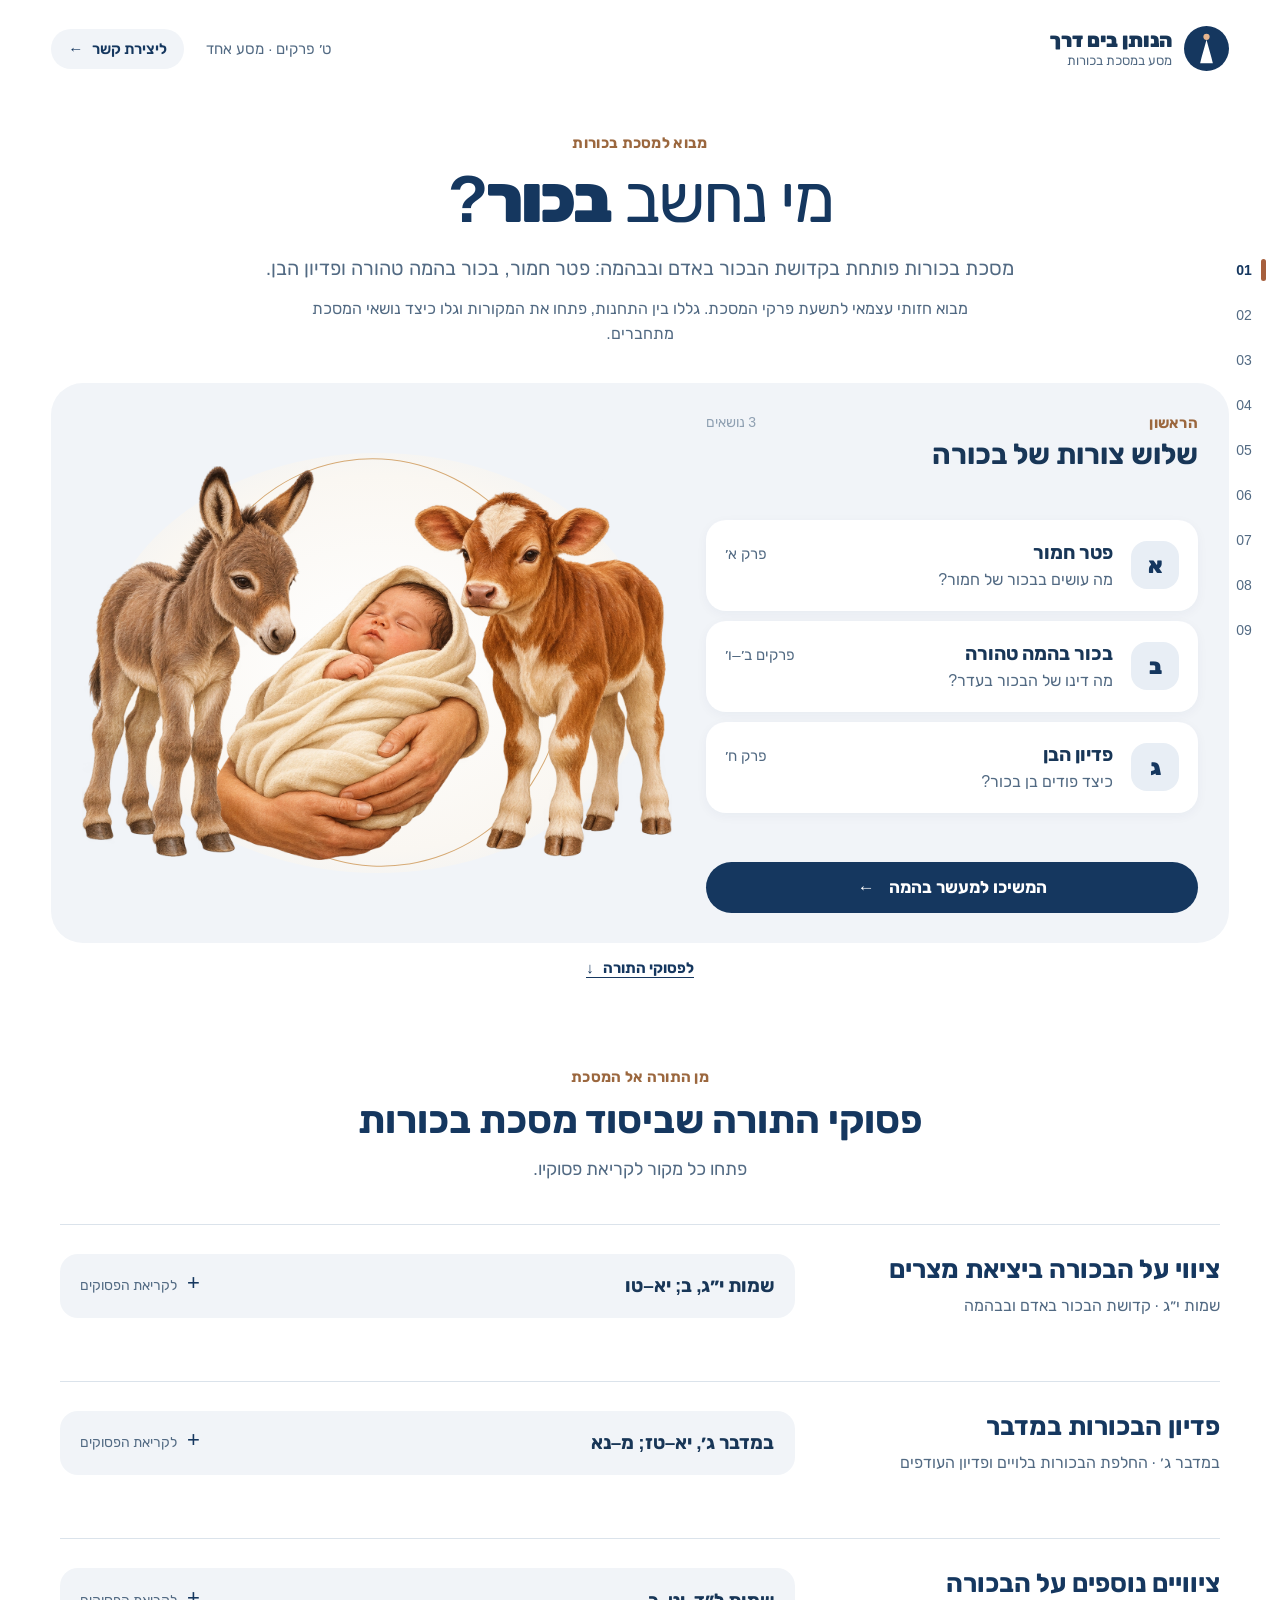
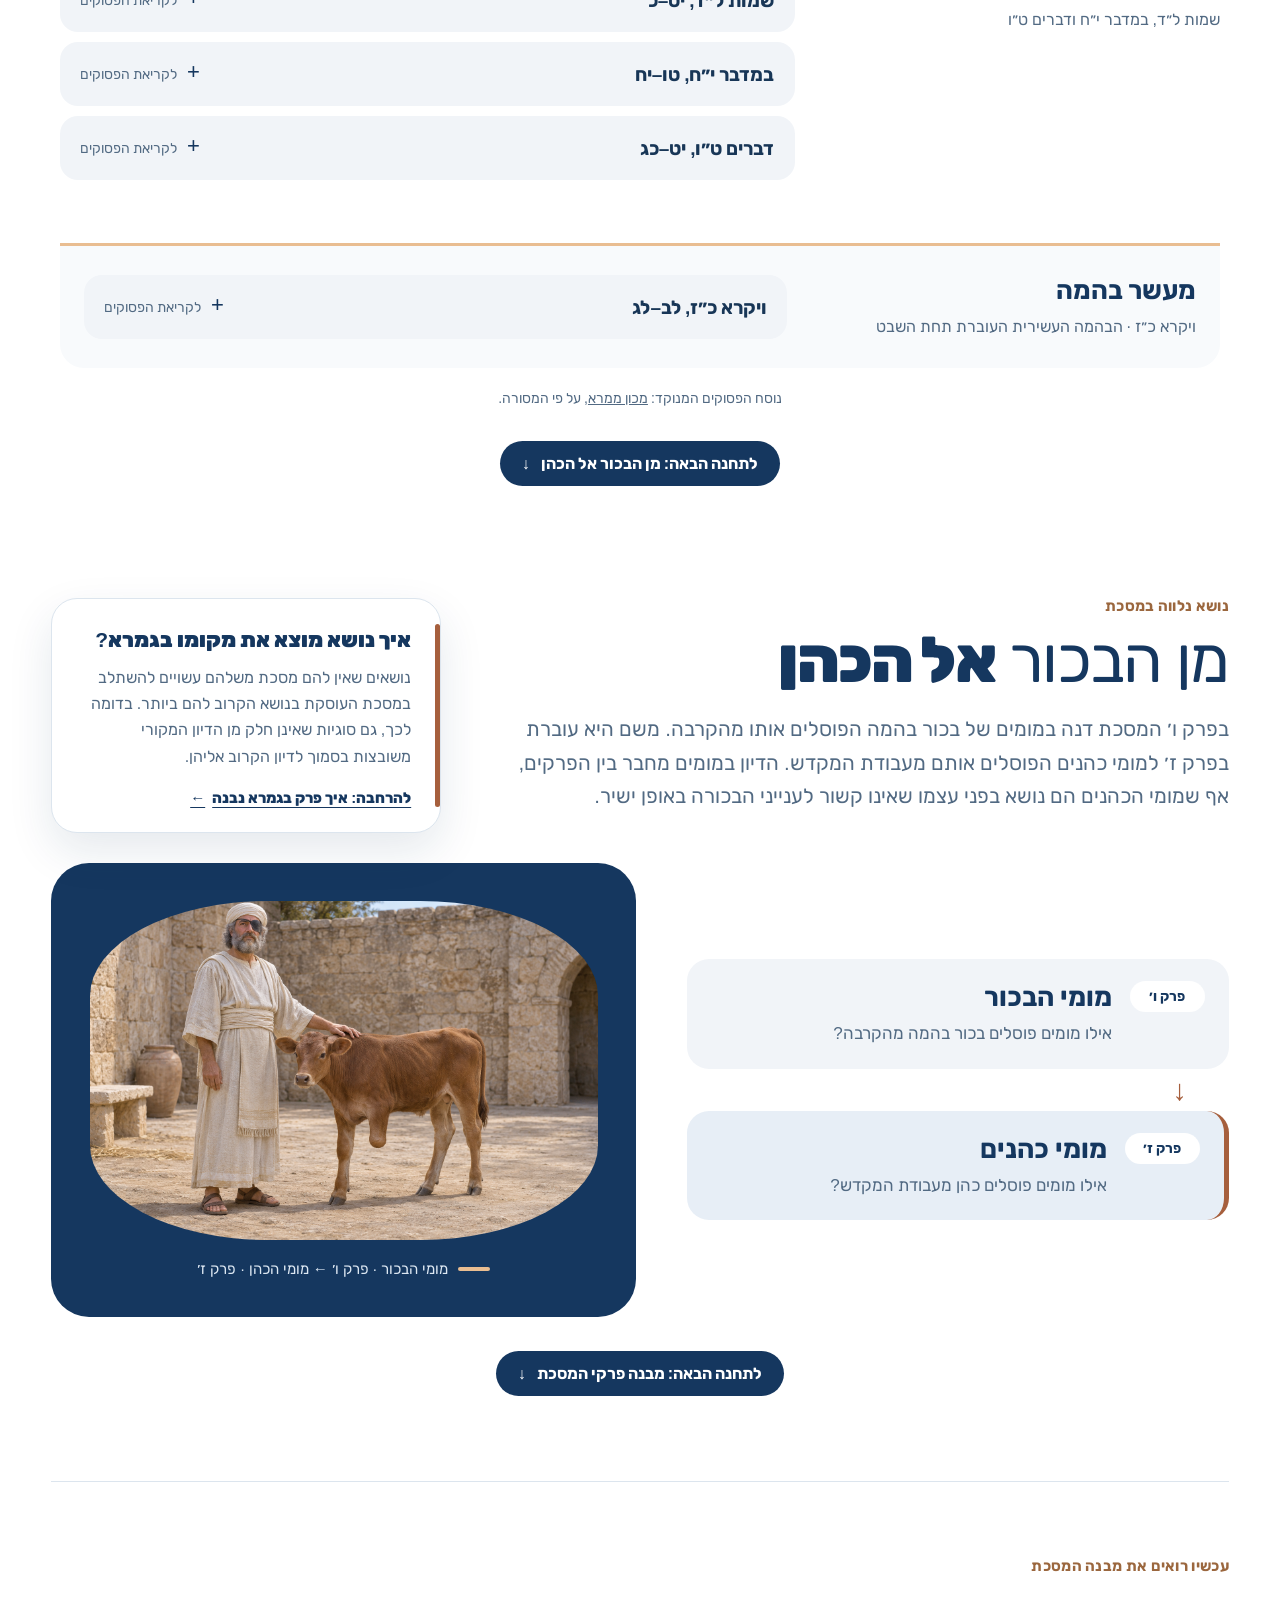
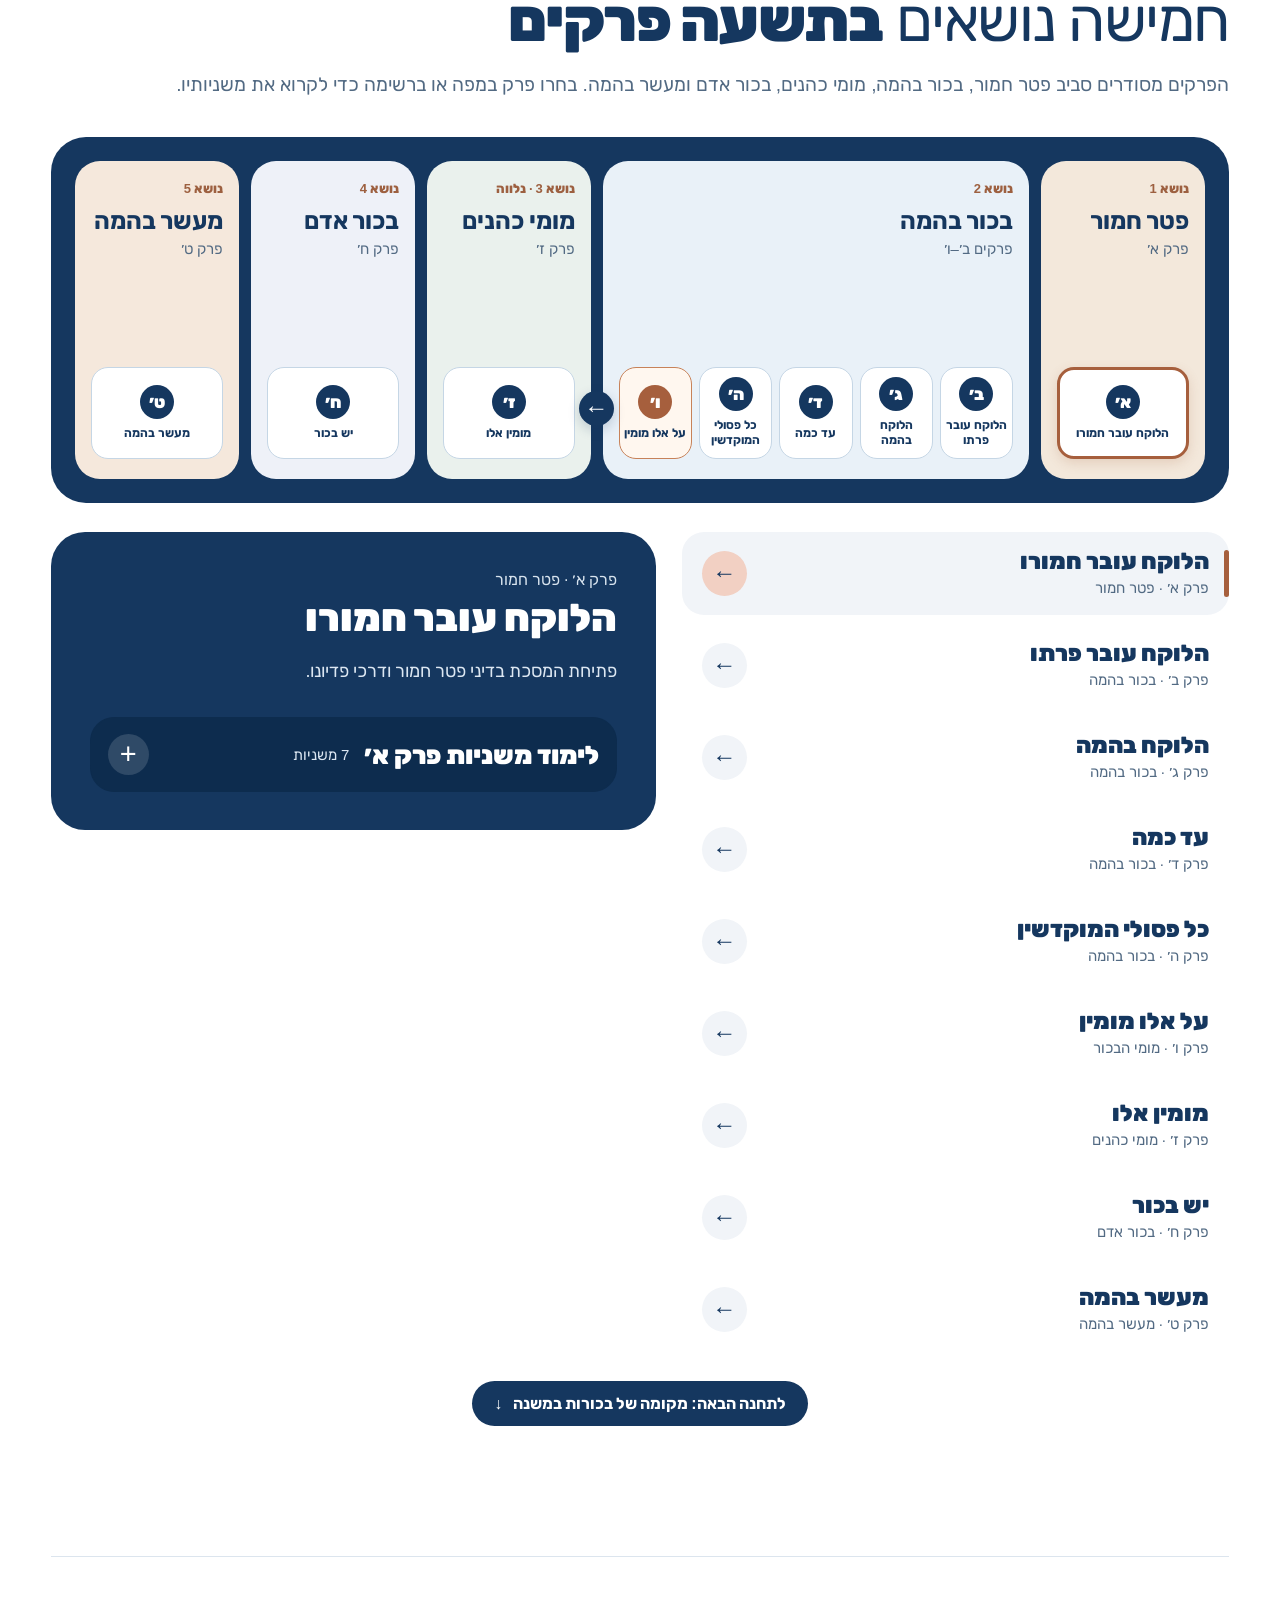
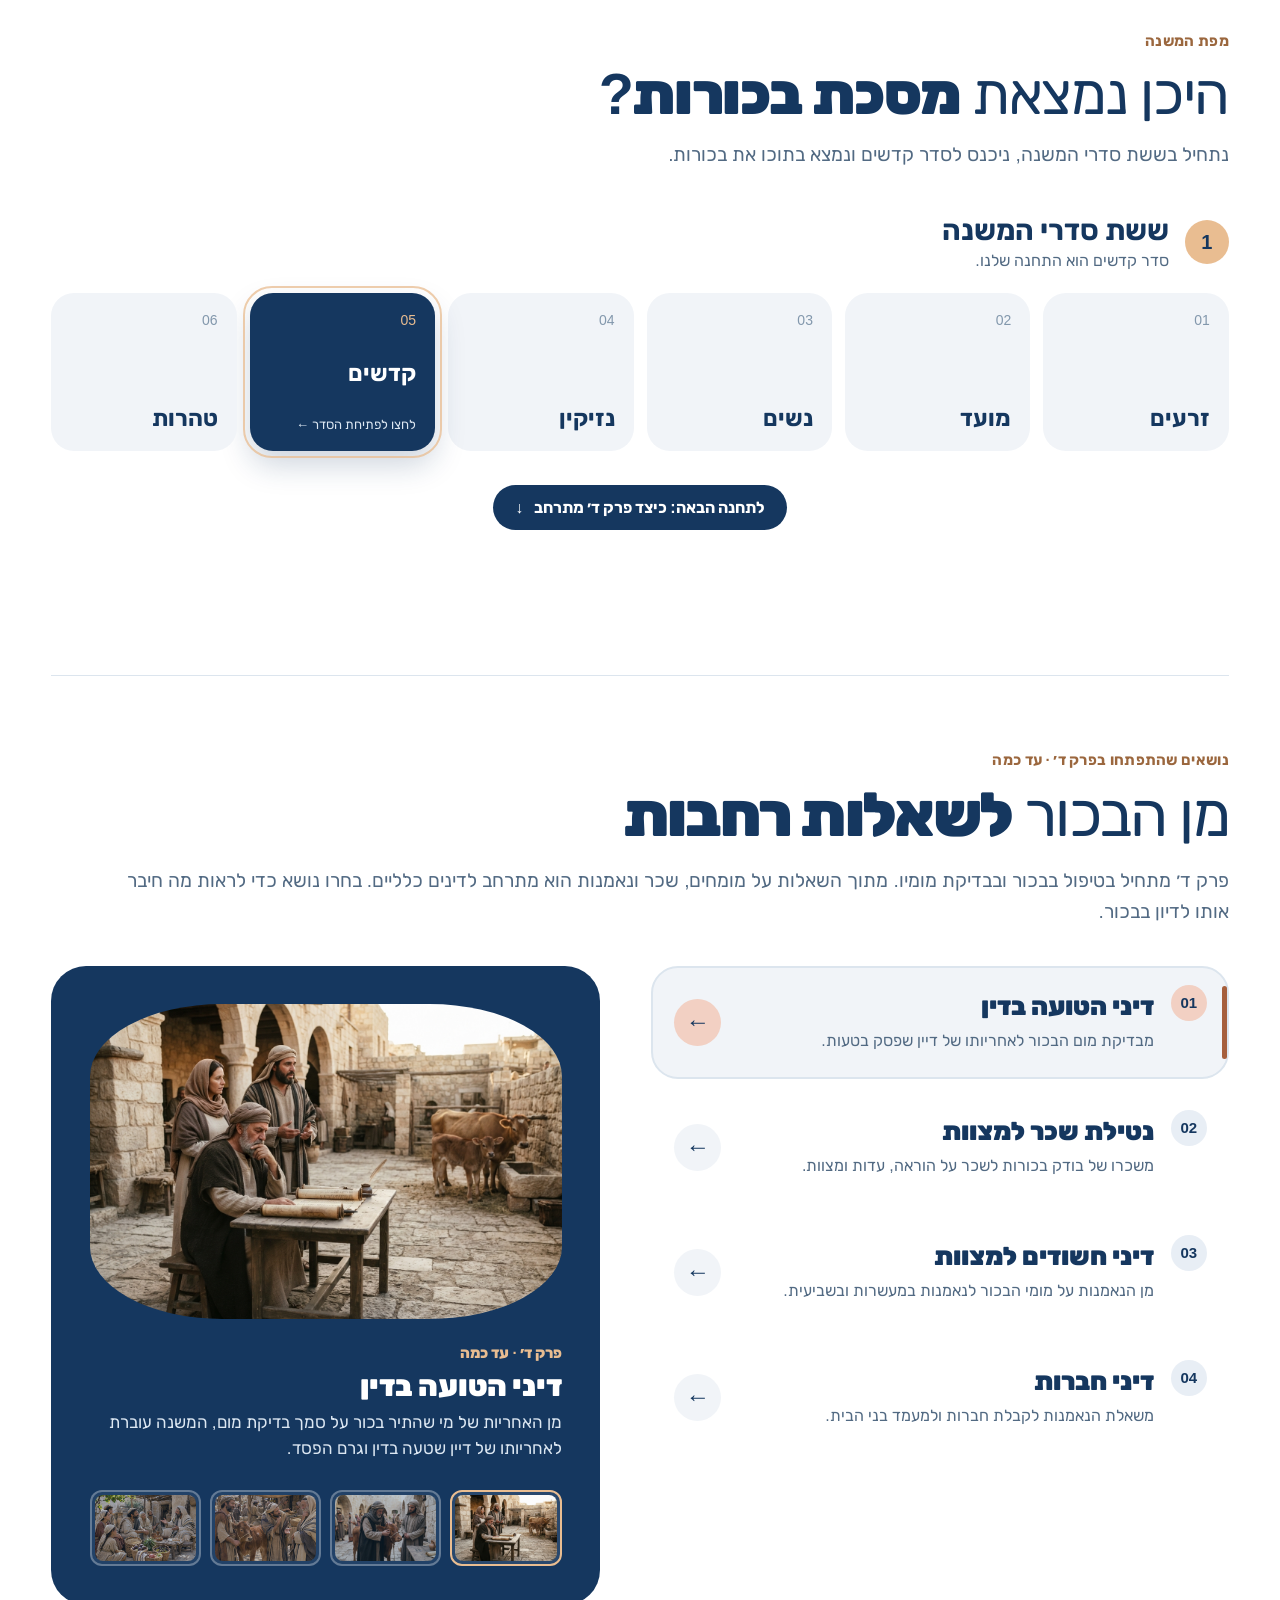
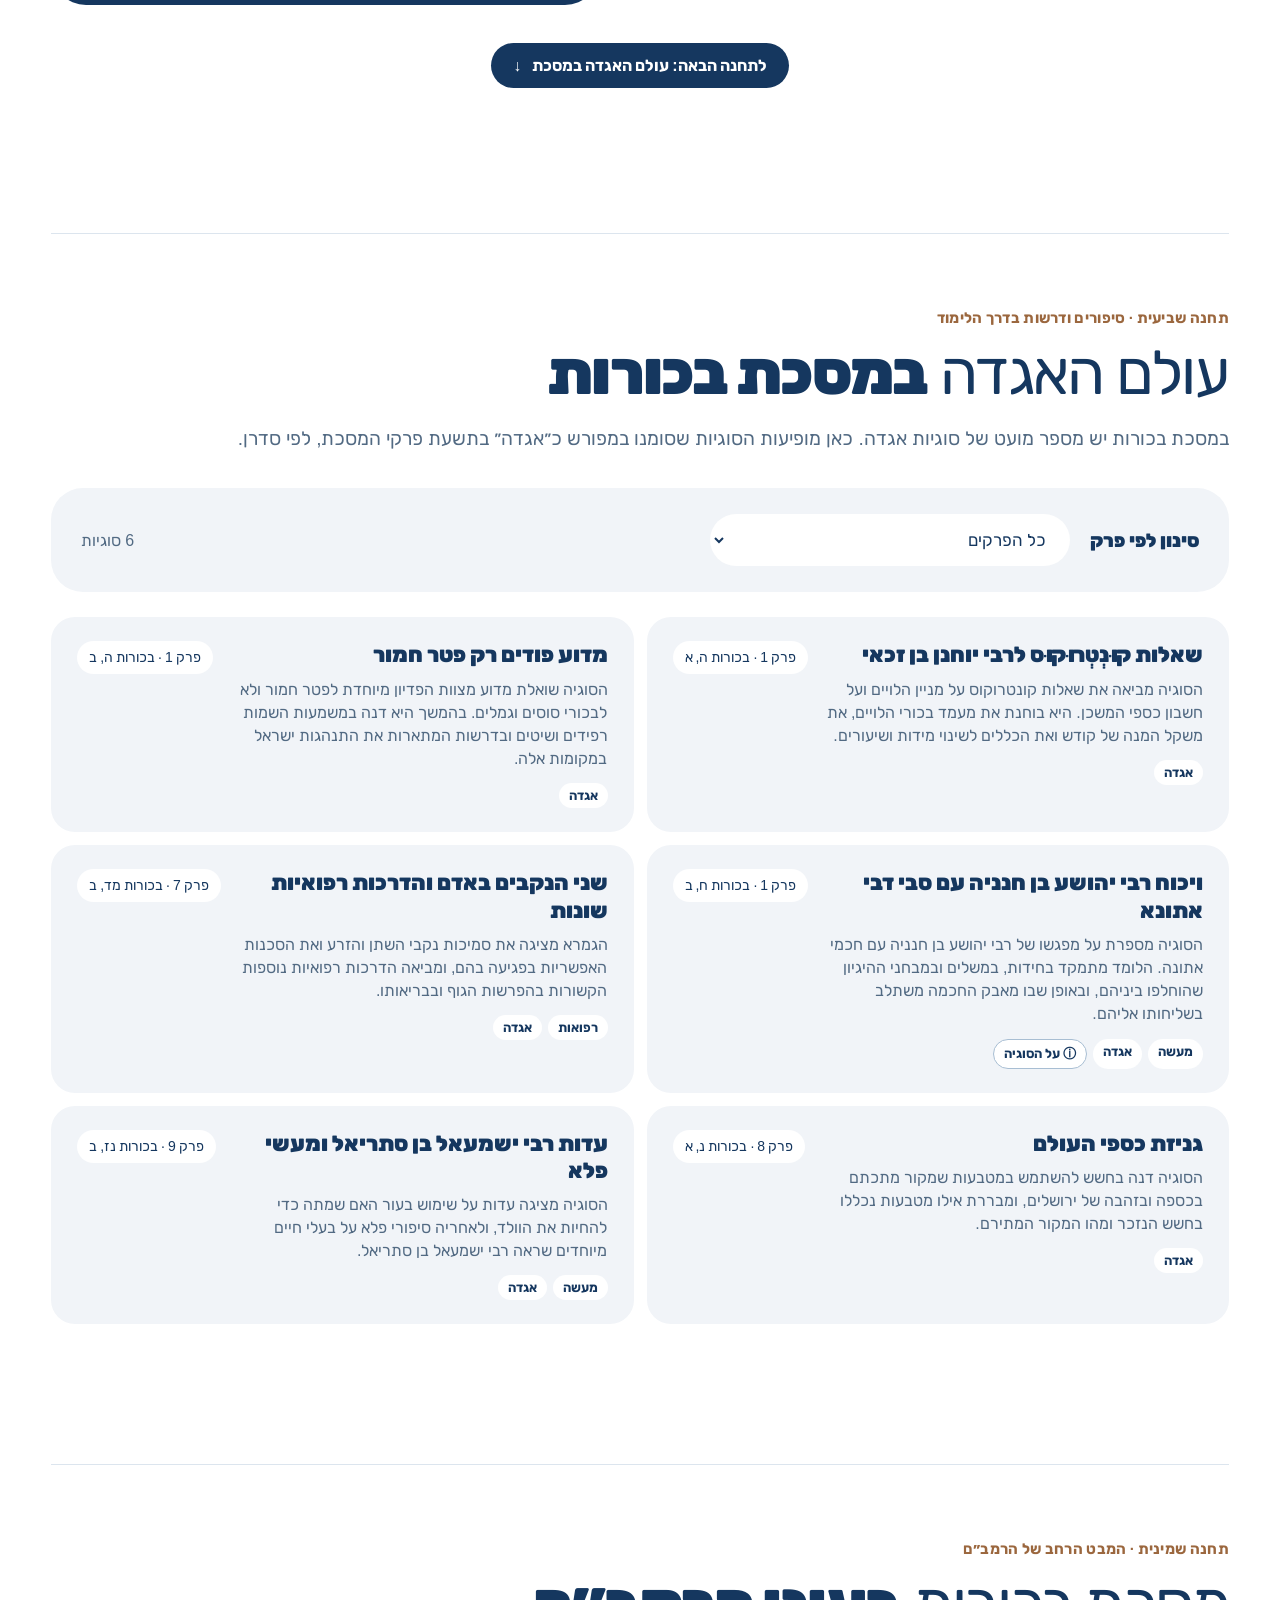
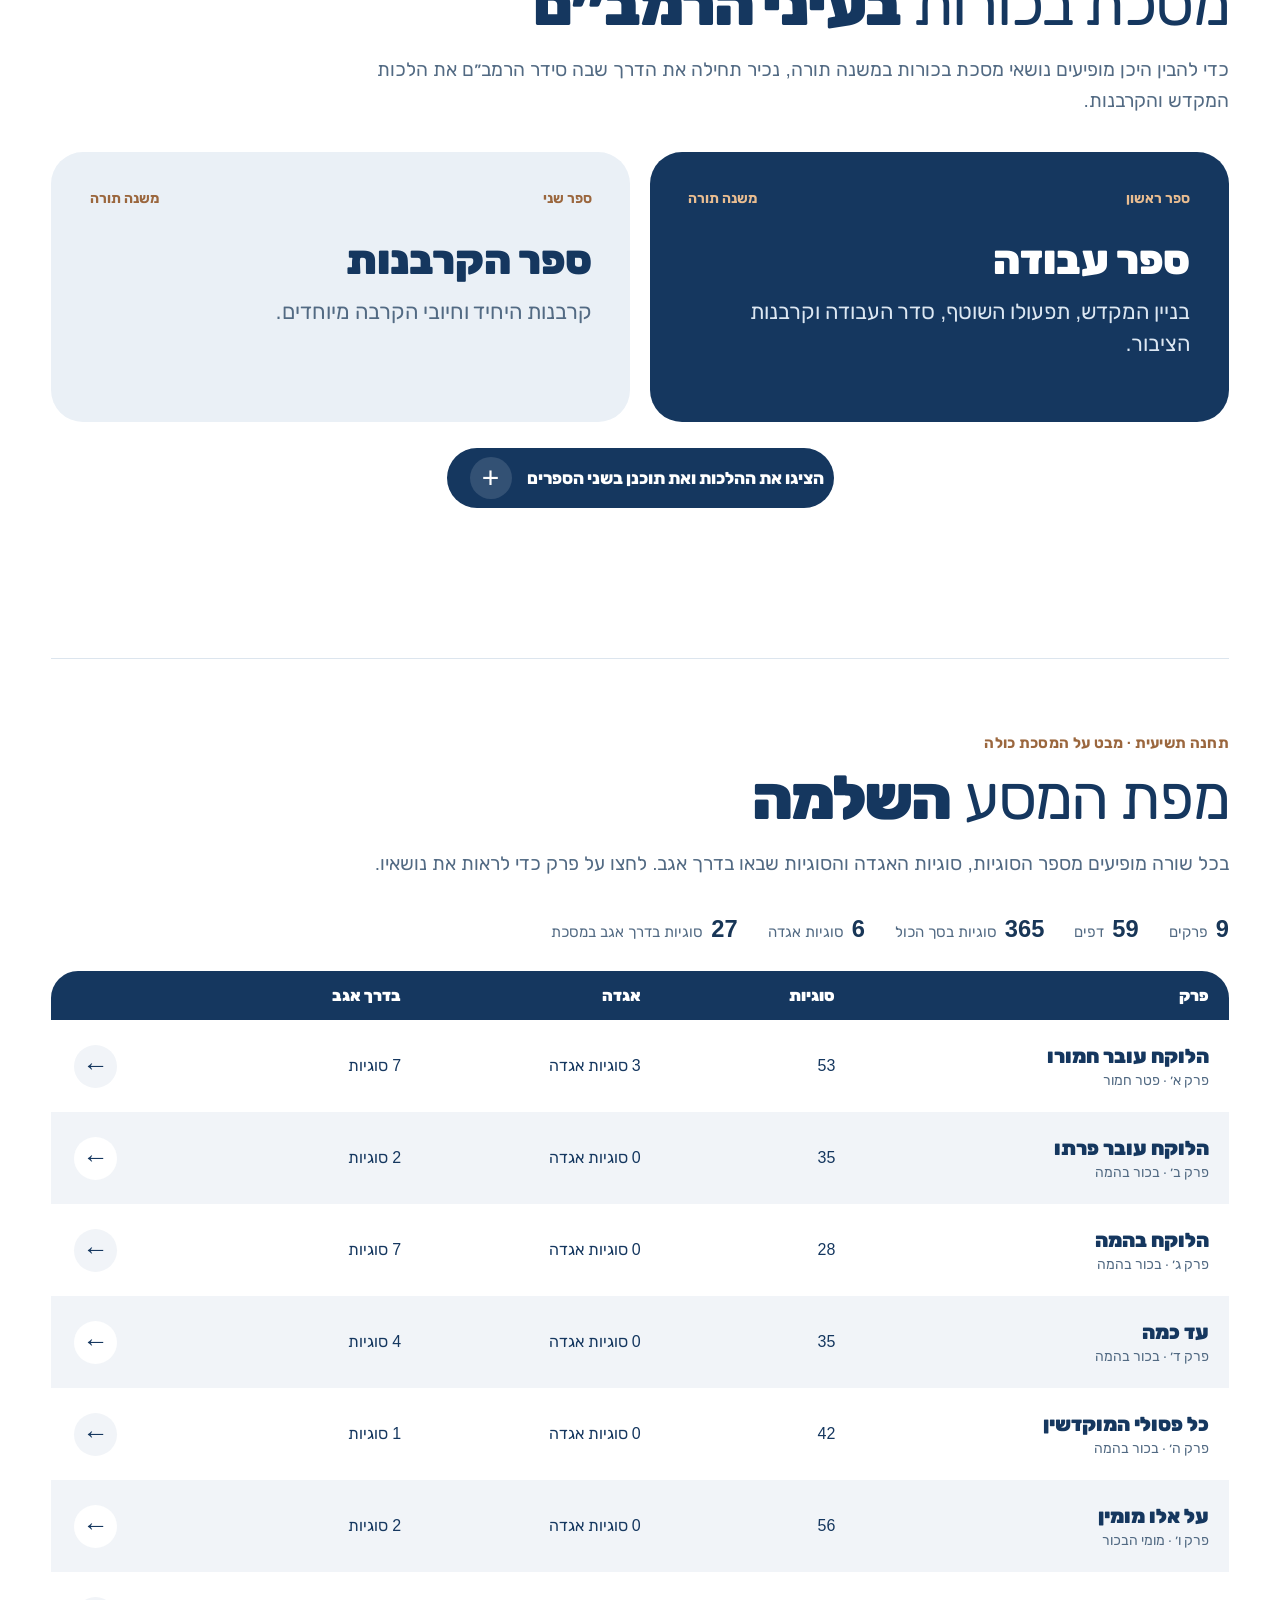
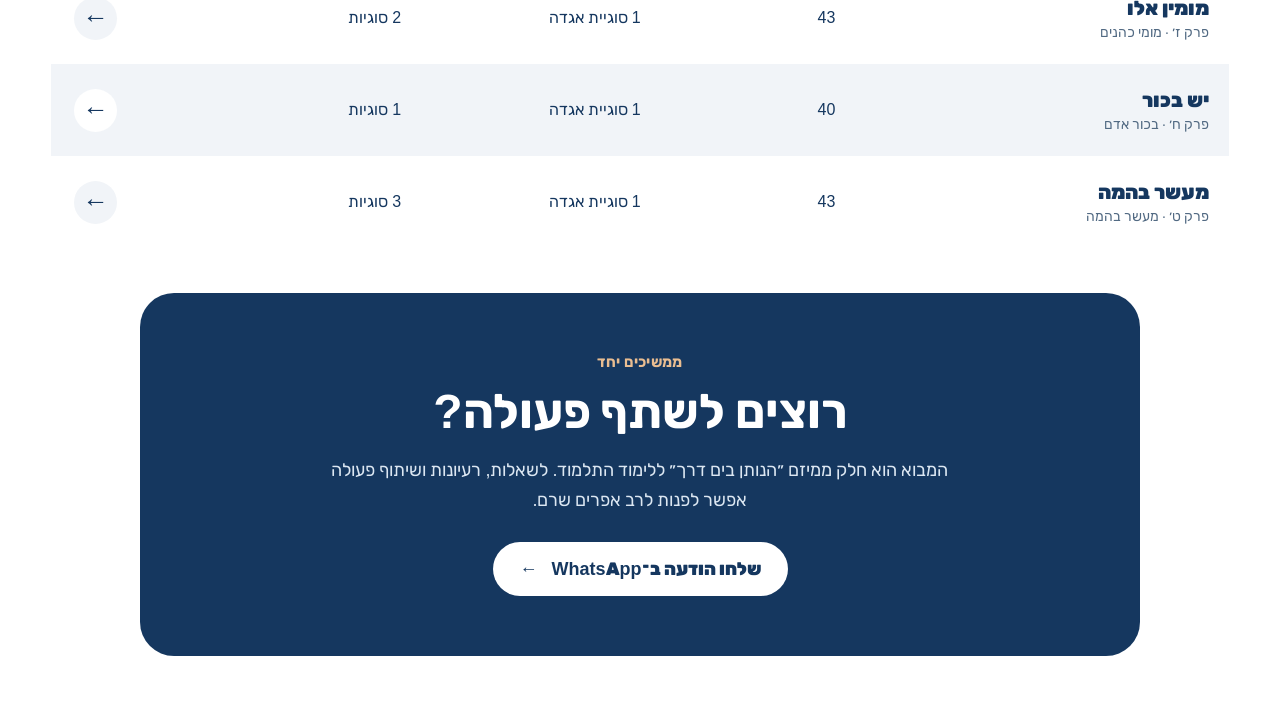
==== index.html @ 1c460d75 "Clarify Rambam station heading" ====
<!doctype html>
<html lang="he" dir="rtl">
<head>
  <meta charset="utf-8">
  <meta name="viewport" content="width=device-width, initial-scale=1">
  <meta name="theme-color" content="#15375f">
  <meta name="description" content="מסע חזותי עצמאי במסכת בכורות: פסוקי התורה, מבנה תשעת הפרקים, סוגיות האגדה ומקומה של המסכת במשנה וברמב״ם.">
  <title>מבוא למסכת בכורות · הנותן בים דרך</title>
  <link rel="stylesheet" href="styles.css">
  <link rel="stylesheet" href="related-note.css">
  <link rel="stylesheet" href="chapter-expansion.css">
  <link rel="stylesheet" href="temple-map.css">
  <link rel="stylesheet" href="summary.css">
  <link rel="stylesheet" href="standalone.css">
</head>
<body>
  <a class="skip-link" href="#main">דלג לתוכן</a>
  <nav class="side-nav" aria-label="תחנות המסע">
    <a class="active" href="#opening" data-section="opening" aria-label="תחנה 01: פתיחה" aria-current="location"><span>01</span><b>פתיחה</b></a>
    <a href="#torah-sources" data-section="torah-sources" aria-label="תחנה 02: פסוקי התורה"><span>02</span><b>פסוקי התורה</b></a>
    <a href="#related-topic" data-section="related-topic" aria-label="תחנה 03: מן הבכור אל הכהן"><span>03</span><b>מן הבכור אל הכהן</b></a>
    <a href="#chapter-structure" data-section="chapter-structure" aria-label="תחנה 04: מבנה פרקי המסכת"><span>04</span><b>מבנה הפרקים</b></a>
    <a href="#mishnah-location" data-section="mishnah-location" aria-label="תחנה 05: מיקום המסכת במשנה"><span>05</span><b>מיקום המסכת במשנה</b></a>
    <a href="#chapter-expansion" data-section="chapter-expansion" aria-label="תחנה 06: הרחבות פרק ד׳"><span>06</span><b>הרחבות פרק ד׳</b></a>
    <a href="#aggadah" data-section="aggadah" aria-label="תחנה 07: עולם האגדה במסכת"><span>07</span><b>עולם האגדה</b></a>
    <a href="#temple-map" data-section="temple-map" aria-label="תחנה 08: הלכות המקדש במשנה תורה"><span>08</span><b>הלכות המקדש</b></a>
    <a href="#summary" data-section="summary" aria-label="תחנה 09: מפת המסע השלמה"><span>09</span><b>סיכום</b></a>
  </nav>
  <div class="page-shell">
    <header class="site-header">
      <a class="brand" href="#opening" aria-label="הנותן בים דרך · לתחילת המבוא">
        <svg class="brand-mark" viewBox="0 0 46 46" aria-hidden="true"><circle cx="23" cy="23" r="23" fill="#15375f"/><path d="M16.5 38c1.8-7.6 4.3-15.6 6.5-24 2.2 8.4 4.7 16.4 6.5 24z" fill="#fff"/><circle cx="23" cy="11" r="3.2" fill="#e7b58e"/></svg>
        <span><strong>הנותן בים דרך</strong><small>מסע במסכת בכורות</small></span>
      </a>
      <div class="header-end"><span>ט׳ פרקים · מסע אחד</span><a class="back-link" href="#contact">ליצירת קשר <span aria-hidden="true">←</span></a></div>
    </header>

    <main id="main">
      <section class="opening-station" id="opening" data-screen aria-labelledby="page-title">
      <div class="intro">
        <p class="eyebrow">מבוא למסכת בכורות</p>
        <h1 id="page-title">מי נחשב <strong>בכור?</strong></h1>
        <p class="intro-lead" id="intro-lead">מסכת בכורות פותחת בקדושת הבכור באדם ובבהמה: פטר חמור, בכור בהמה טהורה ופדיון הבן.</p>
        <p class="standalone-intro-note">מבוא חזותי עצמאי לתשעת פרקי המסכת. גללו בין התחנות, פתחו את המקורות וגלו כיצד נושאי המסכת מתחברים.</p>
      </div>

      <div class="topic-layout" id="topic-layout" aria-label="נושאי מסכת בכורות">
        <section class="firstborn-panel" aria-labelledby="firstborn-title">
          <div class="panel-heading"><div><p class="section-kicker">הראשון</p><h2 id="firstborn-title">שלוש צורות של בכורה</h2></div><span class="panel-count">3 נושאים</span></div>
          <div class="firstborn-illustration"><img src="firstborn-hero.webp" width="1536" height="1024" alt="תינוק בכור עטוף בחיק הוריו, לצד עיר צעיר ועגל" fetchpriority="high" decoding="sync"></div>
          <div class="firstborn-list">
            <article class="topic-card">
              <span class="topic-symbol" aria-hidden="true">א</span>
              <div class="topic-copy"><div class="topic-title"><h3>פטר חמור</h3><span>פרק א׳</span></div><p>מה עושים בבכור של חמור?</p></div>
            </article>
            <article class="topic-card">
              <span class="topic-symbol" aria-hidden="true">ב</span>
              <div class="topic-copy"><div class="topic-title"><h3>בכור בהמה טהורה</h3><span>פרקים ב׳–ו׳</span></div><p>מה דינו של הבכור בעדר?</p></div>
            </article>
            <article class="topic-card">
              <span class="topic-symbol" aria-hidden="true">ג</span>
              <div class="topic-copy"><div class="topic-title"><h3>פדיון הבן</h3><span>פרק ח׳</span></div><p>כיצד פודים בן בכור?</p></div>
            </article>
          </div>
          <button class="stage-action" id="toggle-tithe" type="button" aria-controls="tithe-panel" aria-expanded="false">המשיכו למעשר בהמה <span aria-hidden="true">←</span></button>
        </section>

        <section class="tenth-panel" id="tithe-panel" aria-labelledby="tenth-title" hidden>
          <div class="tenth-heading"><div><p class="section-kicker">העשירי</p><h2 id="tenth-title">מעשר בהמה</h2></div><span class="tenth-chapter">פרק ט׳</span></div>
          <p class="tenth-question">כיצד נקבעת הבהמה העשירית?</p>
          <div class="flock-illustration"><img src="tithe-flock-hero.png" width="1752" height="897" alt="עדר כבשים יוצא בזה אחר זה דרך שער המכלאה" decoding="async"></div>
          <p class="tenth-note">כאן הספירה קובעת: הבהמה היוצאת עשירית מתקדשת למעשר.</p>
        </section>
      </div>
      <p class="closing-line" id="closing-line" hidden><span aria-hidden="true"></span> מן הבכור הנולד ראשון אל הבהמה הנמנית עשירית.</p>
      <a class="source-jump" href="#torah-sources">לפסוקי התורה <span aria-hidden="true">↓</span></a>
      </section>

      <section class="sources" id="torah-sources" data-screen aria-labelledby="sources-title">
        <div class="sources-heading"><div><p class="eyebrow">מן התורה אל המסכת</p><h2 id="sources-title">פסוקי התורה שביסוד מסכת בכורות</h2><p>פתחו כל מקור לקריאת פסוקיו.</p></div></div>
        <div id="verse-groups" class="verse-groups"></div>
        <p class="source-credit">נוסח הפסוקים המנוקד: <a href="https://mechon-mamre.org/c/ct/c0.htm" target="_blank" rel="noopener noreferrer">מכון ממרא</a>, על פי המסורה.</p>
        <a class="next-station" href="#related-topic">לתחנה הבאה: מן הבכור אל הכהן <span aria-hidden="true">↓</span></a>
      </section>

      <section class="related-screen" id="related-topic" data-screen aria-labelledby="related-title">
        <div class="related-intro-row">
          <div class="related-heading">
            <p class="eyebrow">נושא נלווה במסכת</p>
            <h2 id="related-title">מן הבכור <strong>אל הכהן</strong></h2>
            <p>בפרק ו׳ המסכת דנה במומים של בכור בהמה הפוסלים אותו מהקרבה. משם היא עוברת בפרק ז׳ למומי כהנים הפוסלים אותם מעבודת המקדש. הדיון במומים מחבר בין הפרקים, אף שמומי הכהנים הם נושא בפני עצמו שאינו קשור לענייני הבכורה באופן ישיר.</p>
          </div>
          <aside class="related-editorial-note" aria-labelledby="related-editorial-title">
            <h3 id="related-editorial-title">איך נושא מוצא את מקומו בגמרא?</h3>
            <p>נושאים שאין להם מסכת משלהם עשויים להשתלב במסכת העוסקת בנושא הקרוב להם ביותר. בדומה לכך, גם סוגיות שאינן חלק מן הדיון המקורי משובצות בסמוך לדיון הקרוב אליהן.</p>
            <a href="chapter-anatomy-guide/index.html#chapter-anatomy" target="_blank" rel="noopener">להרחבה: איך פרק בגמרא נבנה <span aria-hidden="true">←</span></a>
          </aside>
        </div>
        <div class="related-layout">
          <div class="related-steps" aria-label="המעבר בין הפרקים">
            <div class="related-step">
              <span class="related-chapter">פרק ו׳</span>
              <div><h3>מומי הבכור</h3><p>אילו מומים פוסלים בכור בהמה מהקרבה?</p></div>
            </div>
            <div class="related-connector" aria-hidden="true"><span>↓</span></div>
            <div class="related-step related-step--focus">
              <span class="related-chapter">פרק ז׳</span>
              <div><h3>מומי כהנים</h3><p>אילו מומים פוסלים כהן מעבודת המקדש?</p></div>
            </div>
          </div>
          <figure class="related-visual">
            <div class="related-image-frame"><img src="priest-and-calf-blemishes.png" width="1536" height="1024" alt="איש בבגד בהיר ורטייה על אחת מעיניו עומד לצד עגל שרגלו הקדמית חסרה" loading="lazy" decoding="async"></div>
            <figcaption><span aria-hidden="true"></span> מומי הבכור · פרק ו׳ ← מומי הכהן · פרק ז׳</figcaption>
          </figure>
        </div>
        <a class="next-station" href="#chapter-structure">לתחנה הבאה: מבנה פרקי המסכת <span aria-hidden="true">↓</span></a>
      </section>

      <section class="chapter-structure" id="chapter-structure" data-screen aria-labelledby="structure-title">
        <header class="structure-heading">
          <p class="eyebrow">עכשיו רואים את מבנה המסכת</p>
          <h2 id="structure-title">חמישה נושאים <strong>בתשעה פרקים</strong></h2>
          <p>הפרקים מסודרים סביב פטר חמור, בכור בהמה, מומי כהנים, בכור אדם ומעשר בהמה. בחרו פרק במפה או ברשימה כדי לקרוא את משניותיו.</p>
        </header>
        <div class="structure-map">
          <ol class="structure-groups" aria-label="חמשת נושאי מסכת בכורות לפי סדר הפרקים">
            <li class="structure-group structure-group--donkey">
              <span class="structure-group-index">נושא 1</span><h3>פטר חמור</h3><p class="structure-range">פרק א׳</p>
              <div class="structure-chapters"><button class="structure-chapter is-active" type="button" data-structure-chapter="a" aria-pressed="true"><span>א׳</span><small>הלוקח עובר חמורו</small></button></div>
            </li>
            <li class="structure-group structure-group--animal">
              <span class="structure-group-index">נושא 2</span><h3>בכור בהמה</h3><p class="structure-range">פרקים ב׳–ו׳</p>
              <div class="structure-chapters">
                <button class="structure-chapter" type="button" data-structure-chapter="b" aria-pressed="false"><span>ב׳</span><small>הלוקח עובר פרתו</small></button>
                <button class="structure-chapter" type="button" data-structure-chapter="c" aria-pressed="false"><span>ג׳</span><small>הלוקח בהמה</small></button>
                <button class="structure-chapter" type="button" data-structure-chapter="d" aria-pressed="false"><span>ד׳</span><small>עד כמה</small></button>
                <button class="structure-chapter" type="button" data-structure-chapter="e" aria-pressed="false"><span>ה׳</span><small>כל פסולי המוקדשין</small></button>
                <button class="structure-chapter structure-chapter--bridge" type="button" data-structure-chapter="f" aria-pressed="false" aria-label="פרק ו׳: מומי הבכור; מכאן ממשיכים למומי כהנים בפרק ז׳"><span>ו׳</span><small>על אלו מומין</small></button>
              </div>
            </li>
            <li class="structure-group structure-group--priests">
              <span class="structure-group-index">נושא 3 · נלווה</span><h3>מומי כהנים</h3><p class="structure-range">פרק ז׳</p>
              <div class="structure-chapters"><button class="structure-chapter" type="button" data-structure-chapter="g" aria-pressed="false"><span>ז׳</span><small>מומין אלו</small></button></div>
            </li>
            <li class="structure-group structure-group--human">
              <span class="structure-group-index">נושא 4</span><h3>בכור אדם</h3><p class="structure-range">פרק ח׳</p>
              <div class="structure-chapters"><button class="structure-chapter" type="button" data-structure-chapter="h" aria-pressed="false"><span>ח׳</span><small>יש בכור</small></button></div>
            </li>
            <li class="structure-group structure-group--tithe">
              <span class="structure-group-index">נושא 5</span><h3>מעשר בהמה</h3><p class="structure-range">פרק ט׳</p>
              <div class="structure-chapters"><button class="structure-chapter" type="button" data-structure-chapter="i" aria-pressed="false"><span>ט׳</span><small>מעשר בהמה</small></button></div>
            </li>
          </ol>
        </div>
        <div class="structure-study-layout" id="structure-study">
          <div class="structure-chapter-list" aria-label="פרקי מסכת בכורות ללימוד משניות">
            <button class="structure-row is-active" type="button" data-structure-row="a" aria-pressed="true"><span class="structure-row-copy"><strong>הלוקח עובר חמורו</strong><small>פרק א׳ · פטר חמור</small></span><span class="structure-row-arrow" aria-hidden="true">←</span></button>
            <button class="structure-row" type="button" data-structure-row="b" aria-pressed="false"><span class="structure-row-copy"><strong>הלוקח עובר פרתו</strong><small>פרק ב׳ · בכור בהמה</small></span><span class="structure-row-arrow" aria-hidden="true">←</span></button>
            <button class="structure-row" type="button" data-structure-row="c" aria-pressed="false"><span class="structure-row-copy"><strong>הלוקח בהמה</strong><small>פרק ג׳ · בכור בהמה</small></span><span class="structure-row-arrow" aria-hidden="true">←</span></button>
            <button class="structure-row" type="button" data-structure-row="d" aria-pressed="false"><span class="structure-row-copy"><strong>עד כמה</strong><small>פרק ד׳ · בכור בהמה</small></span><span class="structure-row-arrow" aria-hidden="true">←</span></button>
            <button class="structure-row" type="button" data-structure-row="e" aria-pressed="false"><span class="structure-row-copy"><strong>כל פסולי המוקדשין</strong><small>פרק ה׳ · בכור בהמה</small></span><span class="structure-row-arrow" aria-hidden="true">←</span></button>
            <button class="structure-row" type="button" data-structure-row="f" aria-pressed="false"><span class="structure-row-copy"><strong>על אלו מומין</strong><small>פרק ו׳ · מומי הבכור</small></span><span class="structure-row-arrow" aria-hidden="true">←</span></button>
            <button class="structure-row" type="button" data-structure-row="g" aria-pressed="false"><span class="structure-row-copy"><strong>מומין אלו</strong><small>פרק ז׳ · מומי כהנים</small></span><span class="structure-row-arrow" aria-hidden="true">←</span></button>
            <button class="structure-row" type="button" data-structure-row="h" aria-pressed="false"><span class="structure-row-copy"><strong>יש בכור</strong><small>פרק ח׳ · בכור אדם</small></span><span class="structure-row-arrow" aria-hidden="true">←</span></button>
            <button class="structure-row" type="button" data-structure-row="i" aria-pressed="false"><span class="structure-row-copy"><strong>מעשר בהמה</strong><small>פרק ט׳ · מעשר בהמה</small></span><span class="structure-row-arrow" aria-hidden="true">←</span></button>
          </div>
          <div class="structure-study-panel">
            <div class="structure-detail" id="structure-detail" aria-live="polite">
              <span id="structure-detail-location">פרק א׳ · פטר חמור</span>
              <div><strong id="structure-detail-title">הלוקח עובר חמורו</strong><p id="structure-detail-copy">פתיחת המסכת בדיני פטר חמור ודרכי פדיונו.</p></div>
            </div>
            <details class="structure-mishnah" id="structure-mishnah">
              <summary><span>לימוד משניות פרק א׳</span><small id="structure-mishnah-count">7 משניות</small><b aria-hidden="true">+</b></summary>
              <div class="structure-mishnah-content">
                <p class="structure-mishnah-intro" id="structure-mishnah-intro"></p>
                <div class="structure-mishnah-list" id="structure-mishnah-list"></div>
                <p class="structure-mishnah-source">נוסח: <a href="https://www.sefaria.org/Mishnah_Bekhorot?lang=he" target="_blank" rel="noopener noreferrer">ספריא</a> · תורת אמת 357</p>
              </div>
            </details>
          </div>
        </div>
        <a class="next-station" href="#mishnah-location">לתחנה הבאה: מקומה של בכורות במשנה <span aria-hidden="true">↓</span></a>
      </section>

      <section class="mishnah-location" id="mishnah-location" data-screen aria-labelledby="location-title">
        <header class="location-heading">
          <p class="eyebrow">מפת המשנה</p>
          <h2 id="location-title">היכן נמצאת <strong>מסכת בכורות?</strong></h2>
          <p>נתחיל בששת סדרי המשנה, ניכנס לסדר קדשים ונמצא בתוכו את בכורות.</p>
        </header>

        <div class="orders-view" aria-labelledby="orders-title">
          <div class="location-step-heading"><span class="location-step-number">1</span><div><h3 id="orders-title">ששת סדרי המשנה</h3><p>סדר קדשים הוא התחנה שלנו.</p></div></div>
          <ol class="orders-grid" aria-label="ששת סדרי המשנה">
            <li class="order-card" style="--order-index:0"><span>01</span><strong>זרעים</strong></li>
            <li class="order-card" style="--order-index:1"><span>02</span><strong>מועד</strong></li>
            <li class="order-card" style="--order-index:2"><span>03</span><strong>נשים</strong></li>
            <li class="order-card" style="--order-index:3"><span>04</span><strong>נזיקין</strong></li>
            <li class="order-card order-card--focus" style="--order-index:4"><button id="open-kodashim" type="button" aria-controls="kodashim-tractates" aria-expanded="false"><span>05</span><strong>קדשים</strong><small>לחצו לפתיחת הסדר ←</small></button></li>
            <li class="order-card" style="--order-index:5"><span>06</span><strong>טהרות</strong></li>
          </ol>
        </div>

        <div class="tractates-view" id="kodashim-tractates" aria-labelledby="tractates-title" hidden>
          <div class="location-step-heading"><span class="location-step-number">2</span><div><h3 id="tractates-title" tabindex="-1">מסכתות סדר קדשים</h3><p>בכורות היא המסכת הרביעית, אחרי זבחים, מנחות וחולין.</p></div></div>
          <ol class="tractates-grid" aria-label="מסכתות סדר קדשים לפי סדרן">
            <li class="tractate-card" style="--tractate-index:0"><span>01</span><strong>זבחים</strong></li>
            <li class="tractate-card" style="--tractate-index:1"><span>02</span><strong>מנחות</strong></li>
            <li class="tractate-card" style="--tractate-index:2"><span>03</span><strong>חולין</strong></li>
            <li class="tractate-card tractate-card--focus" style="--tractate-index:3"><span>04</span><strong>בכורות</strong><small>המסכת שלנו</small></li>
            <li class="tractate-card" style="--tractate-index:4"><span>05</span><strong>ערכין</strong></li>
            <li class="tractate-card" style="--tractate-index:5"><span>06</span><strong>תמורה</strong></li>
            <li class="tractate-card" style="--tractate-index:6"><span>07</span><strong>כריתות</strong></li>
            <li class="tractate-card" style="--tractate-index:7"><span>08</span><strong>מעילה</strong></li>
            <li class="tractate-card" style="--tractate-index:8"><span>09</span><strong>תמיד</strong></li>
            <li class="tractate-card" style="--tractate-index:9"><span>10</span><strong>מידות</strong></li>
            <li class="tractate-card" style="--tractate-index:10"><span>11</span><strong>קינים</strong></li>
          </ol>
          <p class="location-conclusion">שישה סדרים ← סדר קדשים ← מסכת בכורות, הרביעית בסדר.</p>
          <button class="location-back" id="close-kodashim" type="button">חזרה לששת הסדרים ↑</button>
        </div>
        <a class="next-station" href="#chapter-expansion">לתחנה הבאה: כיצד פרק ד׳ מתרחב <span aria-hidden="true">↓</span></a>
      </section>

      <section class="chapter-expansion" id="chapter-expansion" data-screen aria-labelledby="chapter-expansion-title">
        <header class="chapter-expansion-heading">
          <p class="eyebrow">נושאים שהתפתחו בפרק ד׳ · עד כמה</p>
          <h2 id="chapter-expansion-title">מן הבכור <strong>לשאלות רחבות</strong></h2>
          <p>פרק ד׳ מתחיל בטיפול בבכור ובבדיקת מומיו. מתוך השאלות על מומחים, שכר ונאמנות הוא מתרחב לדינים כלליים. בחרו נושא כדי לראות מה חיבר אותו לדיון בבכור.</p>
        </header>
        <div class="chapter-expansion-layout">
          <div class="chapter-expansion-topics" aria-label="ארבע ההרחבות בפרק ד׳">
            <button class="chapter-expansion-topic is-active" type="button" data-expansion-topic="mistake" aria-pressed="true" aria-controls="chapter-expansion-visual">
              <span class="chapter-expansion-topic-number">01</span><span class="chapter-expansion-topic-copy"><strong>דיני הטועה בדין</strong><small>מבדיקת מום הבכור לאחריותו של דיין שפסק בטעות.</small></span><span class="chapter-expansion-topic-arrow" aria-hidden="true">←</span>
            </button>
            <button class="chapter-expansion-topic" type="button" data-expansion-topic="payment" aria-pressed="false" aria-controls="chapter-expansion-visual">
              <span class="chapter-expansion-topic-number">02</span><span class="chapter-expansion-topic-copy"><strong>נטילת שכר למצוות</strong><small>משכרו של בודק בכורות לשכר על הוראה, עדות ומצוות.</small></span><span class="chapter-expansion-topic-arrow" aria-hidden="true">←</span>
            </button>
            <button class="chapter-expansion-topic" type="button" data-expansion-topic="trust" aria-pressed="false" aria-controls="chapter-expansion-visual">
              <span class="chapter-expansion-topic-number">03</span><span class="chapter-expansion-topic-copy"><strong>דיני חשודים למצוות</strong><small>מן הנאמנות על מומי הבכור לנאמנות במעשרות ובשביעית.</small></span><span class="chapter-expansion-topic-arrow" aria-hidden="true">←</span>
            </button>
            <button class="chapter-expansion-topic" type="button" data-expansion-topic="chaver" aria-pressed="false" aria-controls="chapter-expansion-visual">
              <span class="chapter-expansion-topic-number">04</span><span class="chapter-expansion-topic-copy"><strong>דיני חברות</strong><small>משאלת הנאמנות לקבלת חברות ולמעמד בני הבית.</small></span><span class="chapter-expansion-topic-arrow" aria-hidden="true">←</span>
            </button>
          </div>
          <figure class="chapter-expansion-visual" id="chapter-expansion-visual">
            <div class="chapter-expansion-image-frame"><img id="chapter-expansion-image" src="chapter-four-images/judge-mistake.jpg" alt="דיין מהרהר בפסק מול בעלי דין, ופרה ועגל נראים בחצר מאחוריהם" width="1264" height="848" loading="lazy" decoding="async"></div>
            <figcaption aria-live="polite"><span class="chapter-expansion-caption-location">פרק ד׳ · עד כמה</span><strong id="chapter-expansion-caption-title">דיני הטועה בדין</strong><p id="chapter-expansion-caption-copy">מן האחריות של מי שהתיר בכור על סמך בדיקת מום, המשנה עוברת לאחריותו של דיין שטעה בדין וגרם הפסד.</p></figcaption>
            <div class="chapter-expansion-previews" aria-label="ארבע תמונות ההרחבות בפרק ד׳">
              <button class="is-active" type="button" data-expansion-preview="mistake" aria-label="הציגו את התמונה: דיני הטועה בדין" aria-pressed="true"><img src="chapter-four-images/judge-mistake.jpg" alt="" loading="lazy" decoding="async"></button>
              <button type="button" data-expansion-preview="payment" aria-label="הציגו את התמונה: נטילת שכר למצוות" aria-pressed="false"><img src="chapter-four-images/mitzvah-payment.jpg" alt="" loading="lazy" decoding="async"></button>
              <button type="button" data-expansion-preview="trust" aria-label="הציגו את התמונה: דיני חשודים למצוות" aria-pressed="false"><img src="chapter-four-images/suspected-observance.png" alt="" loading="lazy" decoding="async"></button>
              <button type="button" data-expansion-preview="chaver" aria-label="הציגו את התמונה: דיני חברות" aria-pressed="false"><img src="chapter-four-images/chaver-status.png" alt="" loading="lazy" decoding="async"></button>
            </div>
          </figure>
        </div>
        <a class="next-station" href="#aggadah">לתחנה הבאה: עולם האגדה במסכת <span aria-hidden="true">↓</span></a>
      </section>

      <section class="intro-aggadah" id="aggadah" data-screen aria-labelledby="aggadah-title">
        <header class="intro-aggadah-heading">
          <p class="eyebrow">תחנה שביעית · סיפורים ודרשות בדרך הלימוד</p>
          <h2 id="aggadah-title">עולם האגדה <strong>במסכת בכורות</strong></h2>
          <p>במסכת בכורות יש מספר מועט של סוגיות אגדה. כאן מופיעות הסוגיות שסומנו במפורש כ״אגדה״ בתשעת פרקי המסכת, לפי סדרן.</p>
        </header>
        <div class="intro-aggadah-toolbar">
          <label for="aggadah-chapter-filter">סינון לפי פרק</label>
          <select id="aggadah-chapter-filter"><option value="all">כל הפרקים</option></select>
          <p id="aggadah-visible-count" aria-live="polite"></p>
        </div>
        <div class="intro-aggadah-list" id="aggadah-list"></div>
      </section>

      <section class="temple-map" id="temple-map" data-screen aria-labelledby="temple-map-title">
        <header class="temple-map-heading">
          <p class="eyebrow">תחנה שמינית · המבט הרחב של הרמב״ם</p>
          <h2 id="temple-map-title">מסכת בכורות <strong>בעיני הרמב״ם</strong></h2>
          <p>כדי להבין היכן מופיעים נושאי מסכת בכורות במשנה תורה, נכיר תחילה את הדרך שבה סידר הרמב״ם את הלכות המקדש והקרבנות.</p>
        </header>
        <div class="temple-books" aria-label="שני הספרים המרכזיים להלכות המקדש והקרבנות במשנה תורה">
          <article class="temple-book temple-book--work" aria-labelledby="temple-work-title">
            <div class="temple-book-topline"><span>ספר ראשון</span><span>משנה תורה</span></div>
            <h3 id="temple-work-title">ספר עבודה</h3>
            <p class="temple-book-lead">בניין המקדש, תפעולו השוטף, סדר העבודה וקרבנות הציבור.</p>
            <div class="temple-laws" id="temple-work-laws" hidden>
              <h4>תשע חטיבות ההלכה</h4>
              <ol>
                <li><span class="temple-law-copy"><strong>הלכות בית הבחירה</strong><small>בניית המקדש, מבנהו ומידותיו, המזבח ושמירת המקדש.</small></span></li>
                <li><span class="temple-law-copy"><strong>הלכות כלי המקדש והעובדין בו</strong><small>כלי העבודה, בגדי הכהונה ותפקידי הכהנים והלויים במקדש.</small></span></li>
                <li><span class="temple-law-copy"><strong>הלכות ביאת המקדש</strong><small>מי רשאי להיכנס ולעבוד במקדש, ודיני טהרה ופסולי כהונה.</small></span></li>
                <li><span class="temple-law-copy"><strong>הלכות איסורי מזבח</strong><small>מה ראוי להקרבה: בהמות תמימות וחומרי מנחה מותרים, ומה נפסל מחמת מום או איסור.</small></span></li>
                <li><span class="temple-law-copy"><strong>הלכות מעשה הקרבנות</strong><small>סוגי הקרבנות ודרך הקרבתם: שחיטה, עבודות הדם, הקטרה ואכילה.</small></span></li>
                <li><span class="temple-law-copy"><strong>הלכות תמידין ומוספין</strong><small>קרבנות הציבור בכל יום, בשבת ובמועד, לצד הקטורת, המנורה ולחם הפנים.</small></span></li>
                <li><span class="temple-law-copy"><strong>הלכות פסולי המוקדשין</strong><small>פסולים פיזיים בזבחים, בעופות ובמנחות; פסולים בעבודה ופסולי מחשבה כגון פיגול.</small></span></li>
                <li><span class="temple-law-copy"><strong>הלכות עבודת יום הכיפורים</strong><small>סדר עבודתו המיוחדת של הכהן הגדול ביום הכיפורים.</small></span></li>
                <li><span class="temple-law-copy"><strong>הלכות מעילה</strong><small>איסור הנאה מהקדש והחיוב לשלם על שימוש אסור בו.</small></span></li>
              </ol>
            </div>
          </article>
          <article class="temple-book temple-book--offerings" aria-labelledby="temple-offerings-title">
            <div class="temple-book-topline"><span>ספר שני</span><span>משנה תורה</span></div>
            <h3 id="temple-offerings-title">ספר הקרבנות</h3>
            <p class="temple-book-lead">קרבנות היחיד וחיובי הקרבה מיוחדים.</p>
            <div class="temple-laws" id="temple-offerings-laws" hidden>
              <h4>שש חטיבות ההלכה</h4>
              <ol>
                <li><span class="temple-law-copy"><strong>הלכות קרבן פסח</strong><small>הקרבת פסח ראשון ושני ודיני אכילת הקרבן בחבורה.</small></span></li>
                <li><span class="temple-law-copy"><strong>הלכות חגיגה</strong><small>העלייה לרגל וקרבנות הראייה, החגיגה והשמחה בחגים.</small></span></li>
                <li><span class="temple-law-copy"><strong>הלכות בכורות</strong><small>קדושת בכור בהמה טהורה ומעשר בהמה, הקרבתם ודינם כשנפל בהם מום.</small></span></li>
                <li><span class="temple-law-copy"><strong>הלכות שגגות</strong><small>קרבנות על חטאים שנעשו בשגגה ועל ספק חטא.</small></span></li>
                <li><span class="temple-law-copy"><strong>הלכות מחוסרי כפרה</strong><small>קרבנות הזב, הזבה, היולדת והמצורע, המשלימים את טהרתם.</small></span></li>
                <li><span class="temple-law-copy"><strong>הלכות תמורה</strong><small>החלפת בהמת הקדש באחרת וקדושת שתי הבהמות לאחר ההחלפה.</small></span></li>
              </ol>
            </div>
          </article>
        </div>
        <button class="temple-map-reveal" id="temple-map-reveal" type="button" aria-controls="temple-work-laws temple-offerings-laws" aria-expanded="false"><span>הציגו את ההלכות ואת תוכנן בשני הספרים</span><span class="temple-map-reveal-icon" aria-hidden="true">+</span></button>
        <button class="temple-map-reveal temple-map-reveal--next" id="temple-bridge-reveal" type="button" aria-controls="temple-bridge" aria-expanded="false" hidden><span>ומה עם דיני בכורות שמחוץ למקדש?</span><span class="temple-map-reveal-icon" aria-hidden="true">↓</span></button>
        <div class="temple-bridge" id="temple-bridge" hidden>
          <div class="temple-bridge-heading">
            <p class="eyebrow">עוד שני ספרים במשנה תורה</p>
            <h3>לא כל דיני הבכורה <strong>עוסקים בהקרבה</strong></h3>
            <p>מסכת בכורות אינה עוסקת רק בקרבנות. פדיון הבן ופטר חמור אינם חלק מעבודת המקדש, והרמב״ם דן בהם בהלכות ביכורים ושאר מתנות כהונה שבגבולין, בספר זרעים. חלק מדיני בכור אדם בפרק ח׳ עוסק גם בירושה, ונמצא בהלכות נחלות שבספר משפטים.</p>
          </div>
          <div class="temple-extra-books">
            <article><span>ספר זרעים</span><h4>הלכות ביכורים ושאר מתנות כהונה שבגבולין</h4><p>פדיון הבן ופדיון פטר חמור, לצד מתנות כהונה נוספות.</p></article>
            <article><span>ספר משפטים</span><h4>הלכות נחלות</h4><p>דיני הירושה, ובהם חלקו של הבכור בנכסי אביו.</p></article>
          </div>
          <button class="temple-map-reveal temple-map-reveal--next" id="temple-comparison-reveal" type="button" aria-controls="temple-comparison" aria-expanded="false"><span>הציגו את מפת הפרקים וההלכות</span><span class="temple-map-reveal-icon" aria-hidden="true">↓</span></button>
        </div>
        <div class="temple-comparison" id="temple-comparison" hidden>
          <header class="temple-comparison-heading">
            <p class="eyebrow">מסכת אחת · ארבעה ספרים</p>
            <h3>מסכת אחת, ארבעה ספרים: <strong>היכן סידר הרמב״ם את מסכת בכורות?</strong></h3>
            <p>לחצו על פרק כדי לראות היכן הרמב״ם עוסק בדיניו. פרק ח׳ נוגע בשתי חטיבות הלכה.</p>
          </header>
          <div class="temple-comparison-grid" id="temple-comparison-grid">
            <div class="temple-chapter-column">
              <h4>פרקי מסכת בכורות</h4>
              <button type="button" class="temple-chapter" data-map-chapter="a"><b>א׳</b><span><strong>הלוקח עובר חמורו</strong><small>פטר חמור</small></span></button>
              <button type="button" class="temple-chapter" data-map-chapter="b"><b>ב׳</b><span><strong>הלוקח עובר פרתו</strong><small>בכור בהמה</small></span></button>
              <button type="button" class="temple-chapter" data-map-chapter="c"><b>ג׳</b><span><strong>הלוקח בהמה</strong><small>בכור בהמה</small></span></button>
              <button type="button" class="temple-chapter" data-map-chapter="d"><b>ד׳</b><span><strong>עד כמה</strong><small>בכור בהמה</small></span></button>
              <button type="button" class="temple-chapter" data-map-chapter="e"><b>ה׳</b><span><strong>כל פסולי המוקדשין</strong><small>בכור בהמה</small></span></button>
              <button type="button" class="temple-chapter" data-map-chapter="f"><b>ו׳</b><span><strong>על אלו מומין</strong><small>מומי בכור בהמה</small></span></button>
              <button type="button" class="temple-chapter" data-map-chapter="g"><b>ז׳</b><span><strong>מומין אלו</strong><small>מומי כהנים</small></span></button>
              <button type="button" class="temple-chapter" data-map-chapter="h"><b>ח׳</b><span><strong>יש בכור</strong><small>בכור אדם · גם דיני ירושה</small></span></button>
              <button type="button" class="temple-chapter" data-map-chapter="i"><b>ט׳</b><span><strong>מעשר בהמה</strong><small>מעשר בהמה</small></span></button>
            </div>
            <svg class="temple-connections" id="temple-connections" aria-hidden="true"></svg>
            <div class="temple-law-column">
              <h4>חטיבות ההלכה במשנה תורה</h4>
              <div class="temple-map-book-label">ספר עבודה</div>
              <div class="temple-map-target" data-map-target="altar"><strong>הלכות איסורי מזבח</strong><small>מומי בכור בהמה · פרק ו׳</small></div>
              <div class="temple-map-target" data-map-target="entry"><strong>הלכות ביאת המקדש</strong><small>מומי כהנים · פרק ז׳</small></div>
              <div class="temple-map-book-label">ספר הקרבנות</div>
              <div class="temple-map-target" data-map-target="firstborn"><strong>הלכות בכורות</strong><small>בכור בהמה ומעשר בהמה · פרקים ב׳–ה׳, ט׳</small></div>
              <div class="temple-map-book-label">ספר זרעים</div>
              <div class="temple-map-target" data-map-target="gifts"><strong>הלכות ביכורים ושאר מתנות כהונה שבגבולין</strong><small>פטר חמור ופדיון הבן · פרקים א׳, ח׳</small></div>
              <div class="temple-map-book-label">ספר משפטים</div>
              <div class="temple-map-target temple-map-target--partial" data-map-target="inheritance"><strong>הלכות נחלות</strong><small>דיני ירושת הבכור · חלק מפרק ח׳</small></div>
            </div>
          </div>
          <p class="temple-map-explanation" id="temple-map-explanation" aria-live="polite">בחרו פרק כדי להאיר את הקשר בינו לבין ההלכות ברמב״ם.</p>
        </div>
      </section>

      <section class="journey-summary" id="summary" data-screen aria-labelledby="summary-title">
        <header class="journey-summary-heading">
          <p class="eyebrow">תחנה תשיעית · מבט על המסכת כולה</p>
          <h2 id="summary-title">מפת המסע <strong>השלמה</strong></h2>
          <p>בכל שורה מופיעים מספר הסוגיות, סוגיות האגדה והסוגיות שבאו בדרך אגב. לחצו על פרק כדי לראות את נושאיו.</p>
        </header>
        <div class="journey-summary-stats" id="summary-stats" aria-label="נתוני מסכת בכורות"></div>
        <div class="journey-summary-table">
          <div class="journey-summary-head" aria-hidden="true"><span>פרק</span><span>סוגיות</span><span>אגדה</span><span>בדרך אגב</span><span></span></div>
          <div class="journey-summary-grid" id="summary-grid" aria-label="סיכום פרקי מסכת בכורות"></div>
        </div>
      </section>
      <dialog class="journey-summary-dialog" id="summary-dialog" aria-labelledby="summary-dialog-title">
        <div class="journey-summary-dialog-inner">
          <button type="button" id="summary-dialog-close" aria-label="סגירת נושאי הפרק">×</button>
          <div id="summary-dialog-content"></div>
        </div>
      </dialog>
      <section class="standalone-contact" id="contact" aria-labelledby="contact-title">
        <p class="eyebrow">ממשיכים יחד</p>
        <h2 id="contact-title">רוצים לשתף פעולה?</h2>
        <p>המבוא הוא חלק ממיזם ״הנותן בים דרך״ ללימוד התלמוד. לשאלות, רעיונות ושיתוף פעולה אפשר לפנות לרב אפרים שרם.</p>
        <a class="standalone-whatsapp" href="https://wa.me/972536228498" target="_blank" rel="noopener noreferrer" aria-label="פתיחת שיחה עם הרב אפרים שרם ב־WhatsApp">שלחו הודעה ב־WhatsApp <span aria-hidden="true">←</span></a>
      </section>
    </main>
  </div>
  <script src="verses-data.js"></script>
  <script src="render-verses.js"></script>
  <script src="stages.js"></script>
  <script src="station-nav.js"></script>
  <script src="mishnah-data.js"></script>
  <script src="chapter-structure.js"></script>
  <script src="mishnah-location.js"></script>
  <script src="chapter-expansion.js"></script>
  <script src="aggadah-data.js"></script>
  <script src="aggadah.js"></script>
  <script src="temple-map.js"></script>
  <script src="summary-data.js"></script>
  <script src="summary.js"></script>
</body>
</html>
---- styles.css ----
@font-face{font-family:Rubik;src:url('fonts/rubik-hebrew.woff2') format('woff2');font-style:normal;font-weight:300 900;font-display:swap}
:root{color-scheme:light;--navy:#15375f;--ink:#183657;--muted:#526a83;--mist:#f1f4f8;--peach:#e9bd91}
*{box-sizing:border-box}html{scroll-behavior:smooth}body{margin:0;background:#fff;color:var(--ink);font-family:Rubik,Arial,sans-serif}a{color:inherit}h1,h2,h3,p{margin:0}.skip-link{position:absolute;top:-60px;right:12px;z-index:20;padding:10px 16px;background:#fff;border:2px solid var(--navy);border-radius:12px}.skip-link:focus{top:12px}.page-shell{max-width:1600px;margin:auto;padding:26px clamp(24px,4vw,64px) 24px}.site-header{display:flex;justify-content:space-between;align-items:center;gap:20px}.brand{display:flex;align-items:center;gap:12px;text-decoration:none}.brand-mark{width:45px;height:45px;flex:none}.brand span{display:grid;gap:2px}.brand strong{font-size:20px;line-height:1.1;font-weight:900}.brand small{font-size:13px;color:var(--muted)}.header-end{display:flex;align-items:center;gap:22px;color:var(--muted);font-size:15px}.back-link{padding:11px 17px;border-radius:30px;background:var(--mist);color:var(--navy);text-decoration:none;font-weight:600}.back-link:hover,.back-link:focus-visible{background:#e4eaf2}.back-link span{display:inline-block;margin-inline-start:6px}.intro{max-width:1050px;margin:clamp(35px,7vh,75px) auto clamp(25px,4vh,42px);text-align:center}.eyebrow,.section-kicker{font-size:15px;font-weight:700;letter-spacing:.02em}.eyebrow{color:#9b673e;margin-bottom:12px}.intro h1{color:var(--navy);font-size:clamp(44px,5.2vw,78px);font-weight:400;line-height:1.08;letter-spacing:-.035em}.intro h1 strong{font-weight:900}.intro-lead{max-width:780px;margin:18px auto 0;color:var(--muted);font-size:clamp(18px,1.55vw,23px);line-height:1.5}.topic-layout{display:grid;grid-template-columns:minmax(0,1.18fr) minmax(360px,.82fr);gap:22px;align-items:stretch}.firstborn-panel,.tenth-panel{border-radius:32px;padding:clamp(22px,2.4vw,34px)}.firstborn-panel{background:var(--mist)}.panel-heading,.tenth-heading{display:flex;align-items:start;justify-content:space-between;gap:14px;margin-bottom:20px}.firstborn-panel .section-kicker{color:#9b673e}.panel-heading h2,.tenth-heading h2{font-size:clamp(25px,2.25vw,34px);line-height:1.2;margin-top:5px}.panel-count{color:#8fa0b2;font-size:14px;white-space:nowrap}.firstborn-list{display:grid;gap:10px}.topic-card{min-height:91px;display:flex;align-items:center;gap:18px;border-radius:20px;background:#fff;padding:14px 19px;box-shadow:0 3px 12px #14365e0b}.topic-symbol{display:grid;place-items:center;width:48px;height:48px;flex:none;border-radius:16px;background:#e8eef5;color:var(--navy);font-size:22px;font-weight:900}.topic-copy{width:100%;min-width:0}.topic-title{display:flex;justify-content:space-between;align-items:baseline;gap:10px}.topic-title h3{font-size:clamp(19px,1.5vw,23px);line-height:1.25}.topic-title span{color:var(--muted);white-space:nowrap;font-size:15px}.topic-copy p{margin-top:5px;color:var(--muted);font-size:16px}.tenth-panel{display:flex;flex-direction:column;background:var(--navy);color:#fff;overflow:hidden}.tenth-panel .section-kicker{color:var(--peach)}.tenth-chapter{border-radius:20px;background:#ffffff23;padding:7px 12px;white-space:nowrap}.tenth-question{font-size:20px;color:#d7e3ee}.counting-illustration{display:grid;place-items:center;flex:1;min-height:170px;margin:5px -10px}.counting-illustration svg{width:100%;height:auto;max-height:225px}.tenth-note{color:#d7e3ee;font-size:16px;line-height:1.45}.closing-line{display:flex;align-items:center;justify-content:center;gap:12px;margin:20px 0 0;color:var(--muted);font-size:16px}.closing-line span{display:block;width:32px;height:4px;border-radius:4px;background:var(--peach)}
@media(max-width:900px){.topic-layout{grid-template-columns:1fr}.tenth-panel{min-height:300px}.counting-illustration{max-width:530px;width:100%;align-self:center}.intro{margin-top:50px}}
@media(max-width:600px){.page-shell{padding:18px 16px 26px}.site-header{align-items:start}.header-end{flex-direction:column;align-items:end;gap:7px;font-size:12px}.back-link{padding:7px 10px;font-size:12px}.brand strong{font-size:16px}.brand small{font-size:11px}.brand-mark{width:36px;height:36px}.intro{margin:46px auto 28px}.intro h1{font-size:clamp(43px,10vw,62px)}.intro h1 strong{display:block}.intro-lead{font-size:18px}.firstborn-panel,.tenth-panel{padding:21px;border-radius:24px}.topic-layout{gap:14px}.panel-heading h2,.tenth-heading h2{font-size:26px}.topic-card{padding:13px;gap:12px}.topic-symbol{width:41px;height:41px;border-radius:13px}.topic-title{align-items:start}.topic-title h3{font-size:18px}.topic-title span{font-size:12px}.topic-copy p,.tenth-note{font-size:14px}.closing-line{text-align:center;font-size:14px}}
.source-jump{display:table;margin:16px auto 0;color:var(--navy);font-size:15px;font-weight:700;text-decoration:none;border-bottom:1px solid currentColor}.source-jump span{margin-inline-start:6px}.sources{max-width:1160px;margin:clamp(72px,10vh,128px) auto 44px;scroll-margin-top:20px}.sources-heading{text-align:center;max-width:790px;margin:0 auto 40px}.sources-heading h2{font-size:clamp(30px,3vw,47px);line-height:1.18;color:var(--navy)}.sources-heading p:last-child{color:var(--muted);font-size:18px;line-height:1.55;margin-top:12px}.verse-groups{display:grid;gap:34px}.verse-group{display:grid;grid-template-columns:minmax(200px,.35fr) minmax(0,.65fr);gap:30px;padding:29px 0;border-top:1px solid #dbe3eb}.verse-group-heading h3{color:var(--navy);font-size:26px;line-height:1.2}.verse-group-heading p{margin-top:9px;color:var(--muted);font-size:16px;line-height:1.5}.passage-list{display:grid;gap:10px}.passage{border-radius:18px;background:var(--mist);overflow:hidden}.passage summary{display:flex;justify-content:space-between;align-items:center;gap:16px;min-height:64px;padding:15px 20px;cursor:pointer;list-style:none}.passage summary::-webkit-details-marker{display:none}.passage summary strong{font-size:19px}.passage summary span{font-size:14px;color:var(--muted)}.passage summary span::before{content:'+';font-size:22px;line-height:0;display:inline-block;margin-inline-end:10px;color:var(--navy)}.passage[open] summary span::before{content:'−'}.passage summary:hover,.passage summary:focus-visible{background:#e6ecf3}.passage-body{padding:6px 22px 24px;background:#fff;border:1px solid #e3e9f0;border-top:0;border-radius:0 0 18px 18px}.verse{font-size:18px;line-height:2.15;margin:10px 0;font-family:'Noto Serif Hebrew',David,serif}.verse-number{display:inline-grid;place-items:center;min-width:28px;height:28px;margin-inline-end:8px;border-radius:50%;background:#eaf0f6;color:var(--navy);font-family:Rubik,Arial,sans-serif;font-size:13px;font-weight:700}.verse-source-link{display:inline-block;margin-top:14px;color:var(--navy);font-size:14px;font-family:Rubik,Arial,sans-serif}.verse-group--tithe{border-top:3px solid var(--peach);background:#f8fafc;border-radius:0 0 24px 24px;padding:29px 24px}.source-credit{margin:22px 0 0;color:var(--muted);text-align:center;font-size:14px}
@font-face{font-family:'Noto Serif Hebrew';src:url('fonts/noto-serif-hebrew.woff2') format('woff2');font-style:normal;font-weight:400 700;font-display:swap}
@media(max-width:760px){.verse-group{grid-template-columns:1fr;gap:18px}.verse-group--tithe{padding:25px 18px}.verse-groups{gap:15px}.sources{margin-top:80px}.sources-heading{margin-bottom:30px}.verse{font-size:17px;line-height:1.95}}
.firstborn-illustration,.flock-illustration{position:relative;display:grid;place-items:center;isolation:isolate;overflow:hidden;border-radius:46% / 44%}.firstborn-illustration{height:clamp(205px,19vw,275px);margin:-2px auto 17px;max-width:660px;background:radial-gradient(ellipse at center,#fff 0%,#f9f7f2 58%,#eef1f5 100%)}.firstborn-illustration::before,.flock-illustration::before{content:"";position:absolute;inset:9% 18%;border:1.5px solid #d6aa75;border-radius:50%;z-index:-1;transform:rotate(-9deg)}.firstborn-illustration img{display:block;width:100%;height:100%;object-fit:contain;object-position:center}.flock-illustration{width:100%;min-height:260px;margin:18px auto;max-width:600px;background:#102e52}.flock-illustration::before{inset:11% 17%;border-color:#c99354;opacity:.85}.flock-illustration img{display:block;width:100%;height:auto;position:relative;z-index:1;object-fit:contain}.tenth-panel{justify-content:space-between}.firstborn-panel{display:flex;flex-direction:column}.firstborn-list{margin-top:auto}
@media(max-width:600px){.firstborn-illustration{height:215px;margin-bottom:14px}.flock-illustration{min-height:180px;margin:14px auto}.flock-illustration img{max-height:245px}}
.verse-gap{width:72px;margin:18px 0;border:0;border-top:2px solid #d8e0e9}
[hidden]{display:none!important}
.firstborn-illustration{overflow:visible;border-radius:0;background:none}
.firstborn-illustration::after{content:"";position:absolute;inset:8% 3%;border-radius:50%;background:radial-gradient(ellipse at center,#fff 0%,#faf7f2 63%,#e9eef4 100%);z-index:-2}
.stage-action{align-self:start;border:0;border-radius:999px;padding:15px 24px;background:var(--navy);color:#fff;font:700 17px Rubik,Arial,sans-serif;cursor:pointer;transition:background .2s ease,transform .2s ease}
.stage-action:hover,.stage-action:focus-visible{background:#244f7c;transform:translateX(-2px)}
.stage-action span{display:inline-block;margin-inline-start:10px}
.topic-layout:not(.tithe-visible){grid-template-columns:1fr}
.topic-layout:not(.tithe-visible) .firstborn-panel{display:grid;grid-template-columns:minmax(0,1fr) minmax(0,1.2fr);grid-template-rows:auto 1fr auto;grid-template-areas:"heading image" "cards image" "action image";gap:20px 34px;min-height:540px;align-items:center}
.topic-layout:not(.tithe-visible) .panel-heading{grid-area:heading;margin:0;align-self:end}
.topic-layout:not(.tithe-visible) .firstborn-illustration{grid-area:image;width:100%;max-width:none;height:min(39vw,500px);min-height:350px;margin:0}
.topic-layout:not(.tithe-visible) .firstborn-list{grid-area:cards;width:100%;margin:0;align-self:center}
.topic-layout:not(.tithe-visible) .stage-action{grid-area:action;align-self:start}
.topic-layout.tithe-visible .firstborn-illustration{flex:none;width:100%;max-width:100%;height:280px;min-height:0;margin:0 auto 18px;overflow:hidden;border-radius:18px}
.topic-layout.tithe-visible .firstborn-illustration img{display:block;width:100%;height:100%;min-width:0;min-height:0;max-width:100%;max-height:100%;object-fit:contain}
.topic-layout.tithe-visible .stage-action{margin-top:18px}
@media(max-width:900px){.topic-layout:not(.tithe-visible) .firstborn-panel{grid-template-columns:1fr;grid-template-rows:auto auto auto auto;grid-template-areas:"heading" "image" "cards" "action";gap:17px;min-height:0}.topic-layout:not(.tithe-visible) .firstborn-illustration{height:clamp(260px,55vw,440px);min-height:0;max-width:760px}.topic-layout:not(.tithe-visible) .stage-action{margin-top:4px}}
@media(max-width:600px){.topic-layout:not(.tithe-visible) .firstborn-illustration{height:260px}.topic-layout.tithe-visible .firstborn-illustration{height:230px}.stage-action{width:100%;text-align:center;font-size:16px}}
.next-station{display:table;margin:34px auto 0;padding:13px 22px;border-radius:999px;background:var(--navy);color:#fff;text-decoration:none;font-weight:700}.next-station:hover,.next-station:focus-visible{background:#244f7c}.next-station span{margin-inline-start:8px}
.related-screen{max-width:1400px;margin:80px auto 60px;padding-top:22px;scroll-margin-top:24px}.related-heading{max-width:980px;margin:0 0 40px}.related-heading .eyebrow{margin-bottom:10px}.related-heading h2{color:var(--navy);font-size:clamp(42px,5vw,70px);font-weight:400;line-height:1.12;letter-spacing:-.025em}.related-heading h2 strong{font-weight:900}.related-heading>p:last-child{margin-top:16px;color:var(--muted);font-size:clamp(18px,1.6vw,23px);line-height:1.65}.related-layout{display:grid;grid-template-columns:minmax(0,1fr) minmax(0,1.08fr);gap:clamp(25px,4vw,58px);align-items:stretch}.related-steps{display:flex;flex-direction:column;justify-content:center;gap:0;padding:10px 0}.related-step{display:flex;align-items:flex-start;gap:18px;padding:22px 24px;border-radius:22px;background:var(--mist)}.related-step--focus{background:#e7eef6;border-inline-start:5px solid #a65f3d}.related-chapter{flex:none;min-width:75px;padding:7px 10px;border-radius:20px;background:#fff;color:var(--navy);font-size:14px;font-weight:700;text-align:center}.related-step h3{font-size:clamp(23px,2.1vw,31px);line-height:1.2;color:var(--navy)}.related-step p{margin-top:7px;color:var(--muted);font-size:17px;line-height:1.55}.related-connector{height:42px;margin-inline-start:42px;color:#a65f3d;font-size:29px;line-height:42px}.related-chapter-link{align-self:flex-start;margin-top:25px;padding:14px 22px;border-radius:999px;background:var(--navy);color:#fff;text-decoration:none;font-size:16px;font-weight:700}.related-chapter-link:hover,.related-chapter-link:focus-visible{background:#244f7c}.related-chapter-link span{margin-inline-start:8px}.related-visual{display:flex;flex-direction:column;justify-content:center;gap:20px;margin:0;padding:clamp(22px,3vw,42px);border-radius:38px;background:var(--navy);color:#fff;min-width:0}.related-image-frame{overflow:hidden;border-radius:35% / 28%;background:#c7b6a2;aspect-ratio:3 / 2}.related-image-frame img{display:block;width:100%;height:100%;object-fit:cover;object-position:center}.related-visual figcaption{display:flex;align-items:center;justify-content:center;gap:10px;color:#dce7f2;font-size:15px;text-align:center}.related-visual figcaption span{display:block;width:32px;height:4px;border-radius:4px;background:var(--peach)}
@media(max-width:900px){.related-screen{margin-top:70px}.related-layout{grid-template-columns:1fr}.related-visual{max-width:720px;width:100%;justify-self:center}.related-heading{margin-bottom:28px}}
@media(max-width:600px){.related-screen{margin-top:58px}.related-heading h2{font-size:44px}.related-heading>p:last-child{font-size:17px}.related-step{gap:12px;padding:18px}.related-chapter{min-width:64px;font-size:13px}.related-step h3{font-size:23px}.related-step p{font-size:15px}.related-visual{padding:18px;border-radius:25px}.related-visual figcaption{font-size:13px}.related-chapter-link{width:100%;text-align:center}.next-station{text-align:center}}
.opening-station,.sources,.related-screen{scroll-margin-top:24px}
.side-nav{position:fixed;z-index:50;inset-inline-start:12px;top:50%;transform:translateY(-50%);display:grid;gap:3px}
.side-nav a{position:relative;display:grid;place-items:center;width:48px;height:42px;border-radius:22px;color:var(--muted);text-decoration:none;font-size:14px;font-variant-numeric:tabular-nums}
.side-nav a::before{content:"";position:absolute;inset-inline-start:2px;top:10px;bottom:10px;width:5px;border-radius:5px;background:#a65f3d;transform:scaleY(0);transition:transform .2s ease}
.side-nav a:hover,.side-nav a:focus-visible{background:var(--mist);color:var(--navy)}
.side-nav a.active{color:var(--navy);font-weight:700}.side-nav a.active::before{transform:scaleY(1)}
.side-nav a b{position:absolute;inset-inline-start:calc(100% + 6px);padding:5px 11px;border-radius:999px;background:var(--navy);color:#fff;font-size:13px;font-weight:500;white-space:nowrap;opacity:0;pointer-events:none;transition:opacity .2s ease}
.side-nav a:hover b,.side-nav a:focus-visible b{opacity:1}
.side-nav a:focus-visible{outline:2px solid var(--navy);outline-offset:2px}
@media(max-width:900px){.side-nav{top:auto;bottom:calc(12px + env(safe-area-inset-bottom,0px));inset-inline-start:50%;transform:translateX(50%);grid-auto-flow:column;gap:3px;padding:5px 8px;border-radius:999px;background:var(--navy);box-shadow:0 8px 30px #102e5240}.side-nav a{width:48px;height:40px;color:#dce7f2}.side-nav a:hover,.side-nav a:focus-visible{background:#ffffff24;color:#fff}.side-nav a.active{background:#ffffff24;color:#fff}.side-nav a::before{inset:auto;bottom:4px;left:50%;width:18px;height:3px;transform:translateX(-50%) scaleX(0)}.side-nav a.active::before{transform:translateX(-50%) scaleX(1)}.side-nav a b{display:none}.side-nav a:focus-visible{outline-color:#fff}.page-shell{padding-bottom:85px}}
.mishnah-location{max-width:1400px;margin:85px auto 40px;padding:75px 0 60px;border-top:1px solid #dce5ee;scroll-margin-top:24px}.location-heading{max-width:900px;margin-bottom:42px}.location-heading h2{color:var(--navy);font-size:clamp(40px,4.5vw,68px);line-height:1.12;font-weight:400;letter-spacing:-.025em}.location-heading h2 strong{font-weight:900}.location-heading>p:last-child{margin-top:14px;color:var(--muted);font-size:clamp(18px,1.5vw,22px);line-height:1.6}.location-step-heading{display:flex;align-items:center;gap:16px;margin-bottom:23px}.location-step-number{display:grid;place-items:center;flex:none;width:44px;height:44px;border-radius:50%;background:#e9bd91;color:var(--navy);font-size:20px;font-weight:900}.location-step-heading h3{color:var(--navy);font-size:clamp(24px,2.25vw,32px);line-height:1.2}.location-step-heading p{margin-top:4px;color:var(--muted);font-size:16px}.orders-grid,.tractates-grid{list-style:none;margin:0;padding:0;display:grid;gap:13px}.orders-grid{grid-template-columns:repeat(6,minmax(0,1fr))}.order-card{position:relative;display:flex;flex-direction:column;justify-content:space-between;min-height:158px;padding:19px;border-radius:23px;background:var(--mist);color:var(--navy)}.order-card>span,.order-card button>span{color:#8297ac;font-size:14px;font-variant-numeric:tabular-nums}.order-card strong{font-size:clamp(20px,1.8vw,28px);line-height:1.2}.order-card--focus{padding:0;background:var(--navy);color:#fff;box-shadow:0 14px 30px #15375f35}.order-card--focus button{display:flex;flex-direction:column;align-items:flex-start;justify-content:space-between;gap:6px;width:100%;height:100%;min-height:158px;padding:19px;border:0;border-radius:23px;background:none;color:inherit;text-align:right;font-family:inherit;cursor:pointer}.order-card--focus button>span{color:#e9bd91}.order-card--focus small{color:#dce7f2;font-size:13px}.order-card--focus button:hover,.order-card--focus button:focus-visible{background:#244f7c;outline:3px solid #e9bd91;outline-offset:3px}.order-card--focus::after{content:"";position:absolute;inset:-7px;border:2px solid #e9bd91;border-radius:29px;opacity:0;pointer-events:none}.mishnah-location.is-visible .order-card{animation:order-enter .55s ease both;animation-delay:calc(var(--order-index)*85ms)}.mishnah-location.is-visible .order-card--focus::after{animation:order-focus 1.1s ease-out 1s both}@keyframes order-enter{from{opacity:0;transform:translateY(22px)}to{opacity:1;transform:translateY(0)}}@keyframes order-focus{0%{opacity:0;transform:scale(1.08)}45%{opacity:1;transform:scale(1)}100%{opacity:.75;transform:scale(1)}}
.tractates-view{margin-top:40px;padding:30px;border-radius:30px;background:#f6f8fb;scroll-margin-top:28px}.tractates-grid{grid-template-columns:repeat(4,minmax(0,1fr))}.tractate-card{display:flex;flex-direction:column;gap:11px;min-height:108px;padding:19px;border-radius:19px;background:#fff;color:var(--navy);border:1px solid #e5ebf1}.tractate-card span{font-size:14px;color:#8297ac;font-variant-numeric:tabular-nums}.tractate-card strong{font-size:clamp(19px,1.55vw,24px)}.tractate-card--focus{background:var(--navy);color:#fff;border-color:var(--navy);box-shadow:0 10px 24px #15375f35}.tractate-card--focus span,.tractate-card--focus small{color:#e9bd91}.tractate-card--focus small{font-size:13px}.tractates-view.is-open .tractate-card{animation:order-enter .45s ease both;animation-delay:calc(var(--tractate-index)*55ms)}.location-conclusion{margin-top:24px;color:var(--navy);font-size:19px;font-weight:700}.location-back{margin-top:16px;border:0;padding:10px 0;background:none;color:var(--navy);font:700 15px Rubik,Arial,sans-serif;cursor:pointer;text-decoration:underline;text-underline-offset:4px}.location-back:hover,.location-back:focus-visible{color:#a65f3d}
@media(max-width:1100px){.orders-grid{grid-template-columns:repeat(3,minmax(0,1fr))}}
@media(max-width:760px){.mishnah-location{margin-top:60px;padding-top:55px}.orders-grid{grid-template-columns:repeat(2,minmax(0,1fr))}.order-card,.order-card--focus button{min-height:130px}.tractates-grid{grid-template-columns:repeat(2,minmax(0,1fr))}.tractates-view{padding:20px}.location-heading{margin-bottom:31px}}
@media(max-width:500px){.order-card,.order-card--focus button{min-height:115px;padding:15px}.order-card strong{font-size:22px}.order-card--focus small{font-size:11px}.tractate-card{min-height:98px;padding:15px}.location-conclusion{font-size:16px;line-height:1.5}}
@media(prefers-reduced-motion:reduce){.mishnah-location.is-visible .order-card,.mishnah-location.is-visible .order-card--focus::after,.tractates-view.is-open .tractate-card{animation:none}.order-card--focus::after{opacity:.75}}
.chapter-structure{max-width:1450px;margin:85px auto 30px;padding:75px 0 45px;border-top:1px solid #dce5ee;scroll-margin-top:24px}.structure-heading{max-width:1100px;margin-bottom:36px}.structure-heading h2{color:var(--navy);font-size:clamp(40px,4.7vw,68px);font-weight:400;line-height:1.12;letter-spacing:-.025em}.structure-heading h2 strong{font-weight:900}.structure-heading>p:last-child{margin-top:16px;color:var(--muted);font-size:clamp(18px,1.5vw,22px);line-height:1.6}.structure-map{padding:24px;border-radius:35px;background:var(--navy)}.structure-groups{display:grid;grid-template-columns:minmax(0,1fr) minmax(0,2.6fr) repeat(3,minmax(0,1fr));gap:12px;align-items:stretch;list-style:none;margin:0;padding:0}.structure-group{display:flex;flex-direction:column;min-width:0;min-height:318px;padding:20px 16px;border-radius:25px;background:#ecf2f8;color:var(--navy)}.structure-group--donkey{background:#f3e8db}.structure-group--animal{background:#e9f1f8}.structure-group--priests{background:#eaf1ed}.structure-group--human{background:#eef1f8}.structure-group--tithe{background:#f5e8dc}.structure-group-index{color:#9d6040;font-size:13px;font-weight:800}.structure-group h3{margin-top:11px;font-size:clamp(21px,1.9vw,28px);line-height:1.16}.structure-range{margin-top:5px;color:var(--muted);font-size:15px}.structure-chapters{display:grid;grid-template-columns:1fr;gap:7px;margin-top:auto;padding-top:22px}.structure-group--animal .structure-chapters{grid-template-columns:repeat(5,minmax(0,1fr))}.structure-chapter{display:flex;flex-direction:column;align-items:center;justify-content:center;gap:7px;min-width:0;min-height:92px;padding:8px 4px;border:1px solid #c5d6e5;border-radius:17px;background:#fff;color:var(--navy);font:inherit;cursor:pointer;transition:border-color .2s ease,box-shadow .2s ease,transform .2s ease}.structure-chapter span{display:grid;place-items:center;width:34px;height:34px;border-radius:50%;background:var(--navy);color:#fff;font-size:17px;font-weight:900}.structure-chapter small{font-size:12px;line-height:1.25;font-weight:700;text-align:center;overflow-wrap:anywhere}.structure-chapter:hover,.structure-chapter:focus-visible{border-color:#a65f3d;box-shadow:0 5px 15px #14365e24;transform:translateY(-2px)}.structure-chapter.is-active{border:3px solid #a65f3d;box-shadow:0 4px 12px #a65f3d30}.structure-chapter--bridge{border-color:#c78259;background:#fff7ef}.structure-chapter--bridge span{background:#a65f3d}.structure-bridge-note{margin-top:12px;padding:10px 12px;border-radius:13px;background:#fff7ed;color:#7d3d20;font-size:13px;line-height:1.4;font-weight:700}.structure-detail{display:flex;justify-content:space-between;align-items:center;gap:22px;min-height:100px;margin-top:18px;padding:18px 24px;border-radius:23px;background:#fff;color:var(--navy)}.structure-detail>span{flex:none;padding:9px 14px;border-radius:999px;background:#edf2f7;color:var(--muted);font-size:15px}.structure-detail>div{text-align:right}.structure-detail strong{display:block;font-size:23px;line-height:1.25}.structure-detail p{margin-top:5px;color:var(--muted);font-size:16px;line-height:1.45}.chapter-structure>.next-station{margin-top:30px}
@media(max-width:1250px){.structure-groups{grid-template-columns:repeat(3,minmax(0,1fr))}.structure-group--animal{grid-column:span 2}.structure-group{min-height:270px}}
@media(max-width:760px){.chapter-structure{margin-top:60px;padding-top:55px}.structure-map{padding:13px;border-radius:25px}.structure-groups{grid-template-columns:1fr}.structure-group--animal{grid-column:auto}.structure-group{min-height:0;padding:18px}.structure-chapters{padding-top:18px}.structure-group--animal .structure-chapters{grid-template-columns:repeat(3,minmax(0,1fr))}.structure-chapter{min-height:79px}.structure-detail{display:block;padding:18px}.structure-detail>span{display:inline-block;margin-bottom:12px}.structure-detail strong{font-size:21px}.structure-detail p{font-size:15px}}
.structure-group--animal{position:relative}.structure-group--animal::after{content:"←";position:absolute;inset-inline-end:-24px;bottom:53px;z-index:2;display:grid;place-items:center;width:35px;height:35px;border-radius:50%;background:var(--navy);color:#fff;font-size:24px;font-weight:700;line-height:1;box-shadow:0 4px 12px #14365e35;pointer-events:none}
@media(max-width:1250px){.structure-group--animal::after{content:"↓";inset-inline-end:auto;right:calc(50% - 17px);bottom:-22px}}
.structure-mishnah{margin-top:24px;border-radius:27px;background:#f0f3f8;overflow:hidden;scroll-margin-top:24px}.structure-mishnah>summary{display:flex;align-items:center;gap:15px;min-height:79px;padding:17px 22px;border-radius:27px;background:var(--navy);color:#fff;cursor:pointer;list-style:none}.structure-mishnah>summary::-webkit-details-marker{display:none}.structure-mishnah>summary:focus-visible{outline:3px solid #a65f3d;outline-offset:3px}.structure-mishnah>summary span{font-size:clamp(19px,2vw,26px);font-weight:900}.structure-mishnah>summary small{color:#dce7f2;font-size:15px}.structure-mishnah>summary b{display:grid;place-items:center;width:41px;height:41px;flex:none;margin-inline-start:auto;border-radius:50%;background:#ffffff24;font-size:29px;line-height:1;font-weight:400;transition:transform .2s ease}.structure-mishnah[open]>summary b{transform:rotate(45deg)}.structure-mishnah-content{padding:26px clamp(18px,3vw,38px) 30px}.structure-mishnah-intro{margin-bottom:17px;color:var(--navy);font-size:18px;font-weight:700}.structure-mishnah-list{display:grid;gap:13px}.structure-mishnah-unit{padding:22px 25px;border-radius:20px;background:#fff;box-shadow:0 3px 12px #14365e0b}.structure-mishnah-unit h4{margin:0 0 11px;color:var(--navy);font-size:20px}.structure-mishnah-unit p{margin:0;color:#284969;font-family:'Noto Serif Hebrew',serif;font-size:clamp(18px,1.6vw,22px);line-height:1.9;white-space:pre-wrap}.structure-mishnah-source{margin-top:18px;color:var(--muted);font-size:14px}.structure-mishnah-source a{text-underline-offset:3px}
@media(max-width:600px){.structure-mishnah>summary{gap:8px;min-height:70px;padding:13px 15px}.structure-mishnah>summary span{font-size:18px}.structure-mishnah>summary small{font-size:12px}.structure-mishnah>summary b{width:35px;height:35px;font-size:25px}.structure-mishnah-unit{padding:18px}.structure-mishnah-unit h4{font-size:18px}.structure-mishnah-unit p{font-size:18px;line-height:1.85}}
.intro-aggadah{max-width:1450px;margin:85px auto 40px;padding:75px 0 55px;border-top:1px solid #dce5ee;scroll-margin-top:24px}.intro-aggadah-heading{max-width:1130px;margin-bottom:35px}.intro-aggadah-heading h2{color:var(--navy);font-size:clamp(40px,4.8vw,70px);font-weight:400;line-height:1.12;letter-spacing:-.03em}.intro-aggadah-heading h2 strong{font-weight:900}.intro-aggadah-heading>p:last-child{margin-top:16px;color:var(--muted);font-size:clamp(18px,1.5vw,23px);line-height:1.55}.intro-aggadah-toolbar{display:flex;align-items:center;gap:20px;min-height:104px;margin-bottom:25px;padding:18px 30px;border-radius:32px;background:var(--mist)}.intro-aggadah-toolbar label{color:var(--navy);font-size:19px;font-weight:900;white-space:nowrap}.intro-aggadah-toolbar select{width:min(360px,100%);padding:13px 19px;border:2px solid transparent;border-radius:999px;background:#fff;color:var(--navy);font:inherit;font-size:17px;cursor:pointer}.intro-aggadah-toolbar select:focus-visible{outline:3px solid #a65f3d;outline-offset:2px}.intro-aggadah-toolbar p{margin-inline-start:auto;color:var(--muted);font-size:16px;white-space:nowrap}.intro-aggadah-list{display:grid;grid-template-columns:repeat(2,minmax(0,1fr));gap:13px}.intro-aggadah-card{display:grid;grid-template-columns:minmax(0,1fr) auto;column-gap:15px;align-content:start;min-width:0;min-height:132px;padding:24px 26px;border-radius:24px;background:var(--mist)}.intro-aggadah-card h3{grid-column:1;grid-row:1;color:var(--navy);font-size:clamp(20px,1.7vw,26px);line-height:1.25;font-weight:900}.intro-aggadah-card p{grid-column:1;grid-row:2;margin-top:9px;color:var(--muted);font-size:16px;line-height:1.45}.intro-aggadah-ref{grid-column:2;grid-row:1/span 2;align-self:start;padding:8px 12px;border-radius:999px;background:#fff;color:var(--navy);font-size:14px;white-space:nowrap}
@media(max-width:900px){.intro-aggadah-list{grid-template-columns:1fr}.intro-aggadah{margin-top:60px;padding-top:55px}}
@media(max-width:600px){.intro-aggadah-toolbar{flex-wrap:wrap;gap:12px;min-height:0;padding:18px;border-radius:25px}.intro-aggadah-toolbar label{width:100%;font-size:16px}.intro-aggadah-toolbar select{min-width:0;flex:1;font-size:15px}.intro-aggadah-toolbar p{font-size:14px}.intro-aggadah-card{grid-template-columns:1fr;min-height:0;padding:20px}.intro-aggadah-card h3{font-size:21px}.intro-aggadah-card p{font-size:15px}.intro-aggadah-ref{grid-column:1;grid-row:3;justify-self:start;margin-top:13px;font-size:13px}}
.structure-study-layout{display:grid;grid-template-columns:minmax(0,.95fr) minmax(0,1.05fr);gap:26px;align-items:start;margin-top:29px;scroll-margin-top:24px}.structure-chapter-list{display:grid;gap:9px}.structure-row{position:relative;display:flex;justify-content:space-between;align-items:center;gap:18px;width:100%;min-height:83px;padding:15px 20px;border:0;border-radius:22px;background:#fff;color:var(--navy);font:inherit;text-align:right;cursor:pointer}.structure-row:hover,.structure-row:focus-visible,.structure-row.is-active{background:var(--mist)}.structure-row:focus-visible{outline:3px solid #a65f3d;outline-offset:2px}.structure-row.is-active::before{content:"";position:absolute;inset-inline-start:0;top:18px;bottom:18px;width:5px;border-radius:5px;background:#a65f3d}.structure-row-copy{display:grid;gap:3px;min-width:0}.structure-row-copy strong{font-size:clamp(20px,1.8vw,26px);line-height:1.2;font-weight:900}.structure-row-copy small{color:var(--muted);font-size:15px;line-height:1.3}.structure-row-arrow{display:grid;place-items:center;width:45px;height:45px;flex:none;border-radius:50%;background:var(--mist);color:var(--navy);font-size:24px}.structure-row.is-active .structure-row-arrow{background:#f2d0c3}.structure-study-panel{min-width:0;padding:clamp(24px,3vw,42px);border-radius:34px;background:var(--navy);color:#fff;scroll-margin-top:24px}.structure-study-panel .structure-detail{display:block;min-height:0;margin:0;padding:0;border-radius:0;background:transparent;color:#fff}.structure-study-panel .structure-detail>span{display:block;padding:0;border-radius:0;background:transparent;color:#d7e3ee;font-size:16px}.structure-study-panel .structure-detail>div{text-align:right}.structure-study-panel .structure-detail strong{margin-top:6px;color:#fff;font-size:clamp(30px,3vw,43px);font-weight:900;line-height:1.2}.structure-study-panel .structure-detail p{margin-top:17px;color:#dce7f2;font-size:18px;line-height:1.55}.structure-study-panel .structure-mishnah{margin-top:31px;border-radius:24px;background:#0d2c4e}.structure-study-panel .structure-mishnah>summary{min-height:75px;padding:15px 18px;background:#0d2c4e}.structure-study-panel .structure-mishnah-content{background:#f0f3f8}.structure-study-panel .structure-mishnah-unit{box-shadow:none}
@media(max-width:900px){.structure-study-layout{grid-template-columns:1fr}.structure-chapter-list{grid-template-columns:repeat(2,minmax(0,1fr))}.structure-study-panel{padding:28px}}
@media(max-width:600px){.structure-chapter-list{grid-template-columns:1fr}.structure-row{min-height:74px;padding:13px 17px}.structure-row-copy strong{font-size:20px}.structure-row-copy small{font-size:13px}.structure-row-arrow{width:39px;height:39px}.structure-study-panel{padding:22px;border-radius:26px}.structure-study-panel .structure-detail strong{font-size:30px}.structure-study-panel .structure-detail p{font-size:16px}}
.intro-aggadah-types{grid-column:1;grid-row:3;display:flex;flex-wrap:wrap;gap:6px;margin-top:13px}.intro-aggadah-types span{padding:5px 10px;border-radius:999px;background:#fff;color:var(--navy);font-size:13px;font-weight:700}.intro-aggadah-ref{grid-row:1/span 3}
@media(max-width:600px){.intro-aggadah-ref{grid-row:4}}
.intro-aggadah-card p{white-space:pre-line}.intro-aggadah-card p a{color:var(--navy);font-weight:800;text-underline-offset:3px}
.intro-aggadah-card{position:relative}.intro-aggadah-card:hover,.intro-aggadah-card:focus-within{z-index:5}.intro-aggadah-note{position:relative;align-self:center}.intro-aggadah-note-trigger{padding:5px 10px;border:1px solid #a8bed3;border-radius:999px;background:#fff;color:var(--navy);font:700 13px Rubik,Arial,sans-serif;cursor:pointer}.intro-aggadah-note-trigger:hover,.intro-aggadah-note-trigger:focus-visible{border-color:#a65f3d;outline:2px solid #a65f3d;outline-offset:2px}.intro-aggadah-popover{display:none;position:absolute;inset-inline-start:0;top:100%;z-index:10;width:min(355px,calc(100vw - 54px));padding:18px 20px;border:1px solid #dce5ee;border-radius:18px;background:#fff;color:var(--navy);box-shadow:0 14px 36px #14365e30;font-size:15px;line-height:1.6;text-align:right;white-space:normal}.intro-aggadah-popover div+div{margin-top:10px}.intro-aggadah-popover a{color:var(--navy);font-weight:900;text-underline-offset:3px}.intro-aggadah-note:hover .intro-aggadah-popover,.intro-aggadah-note:focus-within .intro-aggadah-popover,.intro-aggadah-note.is-open .intro-aggadah-popover{display:block}
---- related-note.css ----
.related-intro-row{display:grid;grid-template-columns:minmax(0,1fr) minmax(310px,390px);align-items:center;gap:clamp(28px,4vw,70px);margin-bottom:40px}
.related-intro-row .related-heading{max-width:none;margin:0}
.related-editorial-note{position:relative;align-self:center;padding:27px 29px 25px;border:1px solid #dce5ee;border-radius:26px;background:#fff;box-shadow:0 18px 45px #15375f1c;color:var(--navy);transform:translateY(10px)}
.related-editorial-note::before{content:"";position:absolute;inset-inline-start:0;top:25px;bottom:25px;width:5px;border-radius:5px;background:#a65f3d}
.related-editorial-note h3{font-size:21px;line-height:1.3;font-weight:900}
.related-editorial-note p{margin-top:11px;color:var(--muted);font-size:16px;line-height:1.65}
.related-editorial-note a{display:inline-flex;align-items:center;gap:7px;margin-top:19px;padding:0;color:var(--navy);font:800 15px Rubik,Arial,sans-serif;text-decoration:underline;text-underline-offset:4px}
.related-editorial-note a:hover,.related-editorial-note a:focus-visible{color:#a65f3d;outline-offset:4px}
@media(max-width:900px){.related-intro-row{grid-template-columns:1fr;gap:24px}.related-editorial-note{width:min(100%,650px);transform:none}}
@media(max-width:600px){.related-editorial-note{padding:22px 24px}.related-editorial-note h3{font-size:19px}.related-editorial-note p{font-size:15px}}
---- chapter-expansion.css ----
.chapter-expansion{max-width:1450px;margin:85px auto 40px;padding:75px 0 60px;border-top:1px solid #dce5ee;scroll-margin-top:24px}
.chapter-expansion-heading{max-width:1130px;margin-bottom:38px}
.chapter-expansion-heading h2{color:var(--navy);font-size:clamp(40px,4.8vw,70px);font-weight:400;line-height:1.12;letter-spacing:-.03em}
.chapter-expansion-heading h2 strong{font-weight:900}
.chapter-expansion-heading>p:last-child{margin-top:16px;color:var(--muted);font-size:clamp(18px,1.5vw,23px);line-height:1.6}
.chapter-expansion-layout{display:grid;grid-template-columns:minmax(0,1fr) minmax(0,.95fr);gap:clamp(25px,4vw,60px);align-items:start}
.chapter-expansion-topics{display:grid;gap:12px}
.chapter-expansion-topic{position:relative;display:grid;grid-template-columns:38px minmax(0,1fr) 48px;align-items:center;gap:15px;width:100%;min-height:113px;padding:17px 20px;border:2px solid transparent;border-radius:27px;background:#fff;color:var(--navy);font:inherit;text-align:right;cursor:pointer;transition:background .22s ease,border-color .22s ease,transform .22s ease}
.chapter-expansion-topic:hover,.chapter-expansion-topic:focus-visible{background:var(--mist);outline:none}
.chapter-expansion-topic:focus-visible{border-color:#a65f3d}
.chapter-expansion-topic.is-active{background:var(--mist);border-color:#dce5ee}
.chapter-expansion-topic.is-active::before{content:"";position:absolute;inset-inline-start:0;top:18px;bottom:18px;width:5px;border-radius:5px;background:#a65f3d}
.chapter-expansion-topic-number{align-self:start;display:grid;place-items:center;width:36px;height:36px;border-radius:50%;background:#e8eef5;color:var(--navy);font-size:15px;font-weight:800;font-variant-numeric:tabular-nums}
.chapter-expansion-topic.is-active .chapter-expansion-topic-number{background:#f2d0c3}
.chapter-expansion-topic-copy{display:grid;gap:7px;min-width:0}
.chapter-expansion-topic-copy strong{font-size:clamp(21px,2vw,29px);font-weight:900;line-height:1.2}
.chapter-expansion-topic-copy small{color:var(--muted);font-size:16px;line-height:1.5}
.chapter-expansion-topic-arrow{display:grid;place-items:center;width:47px;height:47px;border-radius:50%;background:var(--mist);font-size:24px;line-height:1}
.chapter-expansion-topic.is-active .chapter-expansion-topic-arrow{background:#f2d0c3}
.chapter-expansion-visual{display:grid;align-content:start;gap:25px;min-width:0;margin:0;padding:clamp(25px,3vw,42px);border-radius:35px;background:var(--navy);color:#fff;scroll-margin-top:24px}
.chapter-expansion-image-frame{width:100%;aspect-ratio:3/2;overflow:hidden;border-radius:28% / 23%;background:#0e2c4d}
.chapter-expansion-image-frame img{display:block;width:100%;height:100%;object-fit:cover;object-position:center}
.chapter-expansion-image-frame img.is-changing{animation:chapter-expansion-photo .38s ease both}
.chapter-expansion-visual figcaption{display:grid;gap:6px;text-align:right}
.chapter-expansion-caption-location{color:var(--peach);font-size:15px;font-weight:800}
.chapter-expansion-visual figcaption strong{font-size:clamp(23px,2.3vw,33px);font-weight:900;line-height:1.2}
.chapter-expansion-visual figcaption p{color:#dce7f2;font-size:17px;line-height:1.55}
.chapter-expansion>.next-station{margin-top:38px}
@keyframes chapter-expansion-photo{from{opacity:.35;transform:scale(1.035)}to{opacity:1;transform:scale(1)}}
@media(max-width:950px){.chapter-expansion-layout{grid-template-columns:1fr}.chapter-expansion-visual{width:100%}.chapter-expansion-image-frame{max-height:480px}}
@media(max-width:600px){.chapter-expansion{margin-top:60px;padding-top:55px}.chapter-expansion-heading{margin-bottom:24px}.chapter-expansion-topic{grid-template-columns:32px minmax(0,1fr) 39px;gap:10px;min-height:98px;padding:14px;border-radius:22px}.chapter-expansion-topic-number{width:30px;height:30px;font-size:13px}.chapter-expansion-topic-copy strong{font-size:20px}.chapter-expansion-topic-copy small{font-size:14px}.chapter-expansion-topic-arrow{width:38px;height:38px;font-size:21px}.chapter-expansion-visual{gap:18px;padding:22px;border-radius:26px}.chapter-expansion-visual figcaption p{font-size:15px}}
@media(prefers-reduced-motion:reduce){.chapter-expansion-topic{transition:none}.chapter-expansion-image-frame img.is-changing{animation:none}}
---- temple-map.css ----
.temple-map{max-width:1450px;margin:85px auto 40px;padding:75px 0 65px;border-top:1px solid #dce5ee;scroll-margin-top:24px}
.temple-map-heading{max-width:1050px;margin-bottom:35px}
.temple-map-heading h2{color:var(--navy);font-size:clamp(40px,4.8vw,70px);font-weight:400;line-height:1.12;letter-spacing:-.03em}
.temple-map-heading h2 strong{font-weight:900}
.temple-map-heading>p:last-child{max-width:900px;margin-top:16px;color:var(--muted);font-size:clamp(18px,1.5vw,23px);line-height:1.6}
.temple-books{display:grid;grid-template-columns:repeat(2,minmax(0,1fr));gap:20px;align-items:stretch}
.temple-book{min-width:0;min-height:270px;padding:clamp(25px,3vw,43px);border-radius:32px;transition:box-shadow .3s ease,transform .3s ease}
.temple-book--work{background:var(--navy);color:#fff}
.temple-book--offerings{background:#eaf0f6;color:var(--navy)}
.temple-book-topline{display:flex;justify-content:space-between;gap:15px;font-size:14px;font-weight:700}
.temple-book--work .temple-book-topline{color:#e9bd91}
.temple-book--offerings .temple-book-topline{color:#9b673e}
.temple-book h3{margin-top:30px;font-size:clamp(30px,3.2vw,48px);line-height:1.15;font-weight:900}
.temple-book-lead{max-width:35ch;margin-top:12px;font-size:clamp(18px,1.7vw,24px);line-height:1.45}
.temple-book--work .temple-book-lead{color:#dce7f2}
.temple-book--offerings .temple-book-lead{color:var(--muted)}
.temple-laws[hidden]{display:none}
.temple-laws{margin-top:32px;padding-top:24px;border-top:1px solid currentColor;scroll-margin-top:24px;animation:temple-laws-enter .35s ease both}
.temple-book--work .temple-laws{border-color:#ffffff40}
.temple-book--offerings .temple-laws{border-color:#15375f30}
.temple-laws h4{margin:0 0 16px;font-size:17px;font-weight:900}
.temple-laws ol{display:grid;gap:8px;margin:0;padding:0;list-style:none;counter-reset:temple-law}
.temple-laws li{display:flex;align-items:flex-start;gap:14px;min-height:68px;padding:12px 14px;border-radius:15px;line-height:1.4;counter-increment:temple-law}
.temple-laws li::before{content:counter(temple-law,decimal-leading-zero);flex:none;padding-top:3px;font-size:13px;font-weight:800;font-variant-numeric:tabular-nums}
.temple-law-copy{display:grid;gap:3px;min-width:0}
.temple-law-copy strong{font-size:17px;font-weight:800}
.temple-law-copy small{font-size:14px;line-height:1.5;font-weight:400}
.temple-book--work .temple-law-copy small{color:#dce7f2}
.temple-book--offerings .temple-law-copy small{color:var(--muted)}
.temple-book--work .temple-laws li{background:#ffffff14}
.temple-book--work .temple-laws li::before{color:#e9bd91}
.temple-book--offerings .temple-laws li{background:#fff}
.temple-book--offerings .temple-laws li::before{color:#a65f3d}
.temple-map-reveal{display:flex;align-items:center;justify-content:center;gap:15px;min-height:60px;margin:26px auto 0;padding:8px 10px 8px 23px;border:0;border-radius:999px;background:var(--navy);color:#fff;font:800 17px Rubik,Arial,sans-serif;cursor:pointer;transition:background .2s ease,transform .2s ease}
.temple-map-reveal:hover,.temple-map-reveal:focus-visible{background:#244f7c;outline:3px solid var(--peach);outline-offset:3px}
.temple-map-reveal:active{transform:scale(.98)}
.temple-map-reveal-icon{display:grid;place-items:center;width:42px;height:42px;border-radius:50%;background:#ffffff21;font-size:30px;line-height:1;font-weight:400}
.temple-map-reveal[hidden],.temple-bridge[hidden],.temple-comparison[hidden]{display:none!important}
.temple-map-reveal--next{background:#a45b39}
.temple-map-reveal--next:hover,.temple-map-reveal--next:focus-visible{background:#87472c}
.temple-bridge,.temple-comparison{margin-top:70px;scroll-margin-top:24px;animation:temple-laws-enter .45s ease both}
.temple-bridge{padding:clamp(24px,4vw,55px);border-radius:32px;background:#f4f7fa}
.temple-bridge-heading{max-width:1000px}
.temple-bridge-heading h3,.temple-comparison-heading h3{margin:10px 0 16px;color:var(--navy);font-size:clamp(30px,3.3vw,50px);font-weight:400;line-height:1.2}
.temple-bridge-heading h3 strong,.temple-comparison-heading h3 strong{font-weight:900}
.temple-bridge-heading>p:last-child,.temple-comparison-heading>p:last-child{margin:0;color:var(--muted);font-size:clamp(17px,1.45vw,21px);line-height:1.65}
.temple-extra-books{display:grid;grid-template-columns:repeat(2,minmax(0,1fr));gap:18px;margin-top:30px}
.temple-extra-books article{min-width:0;padding:26px;border:1px solid #dce5ee;border-radius:22px;background:#fff}
.temple-extra-books article span{color:#a45b39;font-size:15px;font-weight:800}
.temple-extra-books article h4{margin:8px 0;color:var(--navy);font-size:clamp(21px,2vw,28px);line-height:1.3}
.temple-extra-books article p{margin:0;color:var(--muted);font-size:17px;line-height:1.5}
.temple-comparison{padding-top:55px;border-top:1px solid #dce5ee}
.temple-comparison-heading{max-width:1100px;margin-bottom:32px}
.temple-comparison-grid{position:relative;display:grid;grid-template-columns:minmax(0,1fr) minmax(0,1fr);gap:clamp(60px,10vw,145px);align-items:start}
.temple-chapter-column,.temple-law-column{position:relative;z-index:2;display:grid;gap:9px;min-width:0}
.temple-chapter-column>h4,.temple-law-column>h4{margin:0 0 7px;color:var(--navy);font-size:20px;font-weight:900}
.temple-chapter{display:flex;align-items:center;gap:14px;width:100%;min-height:64px;padding:9px 14px;border:2px solid transparent;border-radius:17px;background:#edf2f7;color:var(--navy);font:inherit;text-align:right;cursor:pointer;transition:background .2s ease,border-color .2s ease,transform .2s ease}
.temple-chapter:hover,.temple-chapter:focus-visible{background:#e4ebf3;border-color:#92aec8;outline:none}
.temple-chapter.is-active{border-color:#a45b39;background:#fff2eb;transform:translateX(-3px)}
.temple-chapter b{display:grid;place-items:center;flex:none;width:37px;height:37px;border-radius:50%;background:var(--navy);color:#fff;font-size:18px}
.temple-chapter span,.temple-map-target{display:grid;gap:1px;min-width:0}
.temple-chapter strong,.temple-map-target strong{font-size:17px;line-height:1.3}
.temple-chapter small,.temple-map-target small{color:var(--muted);font-size:14px;line-height:1.4}
.temple-map-book-label{margin-top:8px;padding:0 4px;color:#a45b39;font-size:14px;font-weight:900}
.temple-map-target{min-height:68px;padding:12px 16px;border:2px solid #dce5ee;border-radius:17px;background:#fff;color:var(--navy);scroll-margin-top:24px;transition:background .2s ease,border-color .2s ease,box-shadow .2s ease}
.temple-map-target.is-active{border-color:#a45b39;background:#fff2eb;box-shadow:0 7px 22px #15375f13}
.temple-map-target--partial{border-style:dashed}
.temple-connections{position:absolute;inset:0;z-index:1;width:100%;height:100%;overflow:visible;pointer-events:none}
.temple-connection{fill:none;stroke:#a8bacb;stroke-width:2;opacity:.45;transition:stroke .25s ease,stroke-width .25s ease,opacity .25s ease;vector-effect:non-scaling-stroke}
.temple-connection.is-active{stroke:#a45b39;stroke-width:4;opacity:1}
.temple-connection--partial{stroke-dasharray:5 6}
.temple-map-explanation{min-height:57px;margin:24px 0 0;padding:15px 20px;border-radius:16px;background:#edf2f7;color:var(--navy);font-size:17px;line-height:1.5}
@keyframes temple-laws-enter{from{opacity:0;transform:translateY(12px)}to{opacity:1;transform:none}}
@media(max-width:800px){.temple-books,.temple-extra-books{grid-template-columns:1fr}.temple-book{min-height:220px}.temple-map{padding-top:55px}.temple-comparison-grid{grid-template-columns:1fr;gap:28px}.temple-connections{display:none}.temple-map-target.is-active{border-width:3px}}
@media(max-width:600px){.temple-map-reveal{width:100%;justify-content:space-between;text-align:right;font-size:15px}.temple-book{padding:25px;border-radius:26px}.temple-book h3{margin-top:22px}}
@media(max-width:600px){.side-nav{max-width:calc(100vw - 16px);gap:0;padding:5px}.side-nav a{width:clamp(36px,11vw,48px)}}
@media(prefers-reduced-motion:reduce){.temple-laws,.temple-bridge,.temple-comparison{animation:none}.temple-book,.temple-map-reveal,.temple-chapter,.temple-map-target,.temple-connection{transition:none}}
---- summary.css ----
.journey-summary{max-width:1450px;margin:85px auto 40px;padding:75px 0 55px;border-top:1px solid #dce5ee;scroll-margin-top:24px}
.journey-summary-heading{max-width:1130px;margin-bottom:38px}
.journey-summary-heading h2{color:var(--navy);font-size:clamp(40px,4.8vw,70px);font-weight:400;line-height:1.12;letter-spacing:-.03em}
.journey-summary-heading h2 strong{font-weight:900}
.journey-summary-heading>p:last-child{margin-top:16px;color:var(--muted);font-size:clamp(18px,1.5vw,23px);line-height:1.55}
.journey-summary-stats{display:flex;flex-wrap:wrap;align-items:baseline;gap:10px 30px;margin-bottom:28px}
.journey-summary-stats>div{display:inline-flex;align-items:baseline;gap:8px}
.journey-summary-stats b{font-size:clamp(22px,1.85vw,28px);line-height:1.15;font-variant-numeric:tabular-nums}
.journey-summary-stats span{color:var(--muted);font-size:15px}
.journey-summary-table{border-radius:27px;overflow:hidden}
.journey-summary-head,.journey-summary-row{display:grid;grid-template-columns:minmax(0,1.6fr) minmax(0,.8fr) minmax(0,1fr) minmax(0,1.2fr) 46px;align-items:center;gap:16px;padding:15px 20px}
.journey-summary-head{background:var(--navy);color:#fff;font-size:16px;font-weight:900}
.journey-summary-grid{display:grid}
.journey-summary-row{width:100%;min-height:92px;border:0;background:#fff;color:var(--navy);font:inherit;text-align:right;cursor:pointer}
.journey-summary-row:nth-child(even){background:var(--mist)}
.journey-summary-row:not(.is-pending):hover,.journey-summary-row:not(.is-pending):focus-visible{background:#e4ebf3}
.journey-summary-row:not(.is-pending):active{transform:scale(.99)}
.journey-summary-row:focus-visible{outline:3px solid #a65f3d;outline-offset:-3px}
.journey-summary-name strong{display:block;font-size:20px;line-height:1.2;font-weight:900}
.journey-summary-name>span{display:block;margin-top:4px;color:var(--muted);font-size:14px}
.journey-summary-cell{font-size:16px;line-height:1.4}
.journey-summary-cell b{position:absolute;width:1px;height:1px;overflow:hidden;clip-path:inset(50%);white-space:nowrap}
.journey-summary-arrow{display:grid;place-items:center;width:43px;height:43px;border-radius:50%;background:var(--mist);font-size:26px;line-height:1;transition:transform .2s ease,background .2s ease}
.journey-summary-row:nth-child(even) .journey-summary-arrow{background:#fff}
.journey-summary-row:not(.is-pending):hover .journey-summary-arrow,.journey-summary-row:not(.is-pending):focus-visible .journey-summary-arrow{background:#f2d0c3;transform:translateX(-4px)}
.journey-summary-row.is-pending{cursor:default}
.journey-summary-row.is-pending .journey-summary-arrow{color:#8297ac;font-size:18px}
.journey-summary-cta{margin:80px auto 0;text-align:center}
.journey-summary-cta h3{max-width:24ch;margin:0 auto 26px;font-size:clamp(26px,2.4vw,34px);font-weight:400;line-height:1.15;letter-spacing:-.01em;text-wrap:balance}
.journey-summary-cta h3 strong{display:block;font-weight:900}
.journey-summary-cta a{display:inline-flex;align-items:center;gap:14px;padding:8px;padding-inline-start:26px;border-radius:999px;background:var(--navy);color:#fff;text-decoration:none;font-size:19px;font-weight:900;transition:background-color .2s ease,transform .16s ease}
.journey-summary-cta-go{display:grid;place-items:center;width:44px;height:44px;flex:none;border-radius:50%;background:#ffffff1c;transition:background-color .2s ease,color .2s ease,transform .2s ease}
.journey-summary-cta-go svg{width:20px;height:20px}
.journey-summary-cta a:hover,.journey-summary-cta a:focus-visible{background:#0e2d50;outline:3px solid var(--peach);outline-offset:3px}
.journey-summary-cta a:hover .journey-summary-cta-go,.journey-summary-cta a:focus-visible .journey-summary-cta-go{background:var(--peach);color:var(--navy);transform:translateX(-4px)}
.journey-summary-cta a:active{transform:scale(.97)}
.journey-summary-dialog{width:min(920px,calc(100% - 32px));max-height:86vh;padding:0;border:0;border-radius:28px;overflow:hidden;box-shadow:0 25px 75px #102e5250;color:var(--navy);font-family:inherit}
.journey-summary-dialog::backdrop{background:#102e5280}
.journey-summary-dialog{transition:opacity .16s ease,transform .16s ease,overlay .16s allow-discrete,display .16s allow-discrete}
.journey-summary-dialog[open]{transition-duration:.24s}
.journey-summary-dialog:not([open]){opacity:0;transform:scale(.96)}
.journey-summary-dialog::backdrop{transition:opacity .24s ease,overlay .24s allow-discrete,display .24s allow-discrete}
@starting-style{.journey-summary-dialog[open]{opacity:0;transform:scale(.96)}.journey-summary-dialog[open]::backdrop{opacity:0}}
.journey-summary-dialog-inner{position:relative;max-height:86vh;overflow-y:auto;padding:clamp(22px,3vw,36px);scrollbar-color:var(--navy) var(--mist)}
#summary-dialog-close{position:absolute;top:18px;left:18px;display:grid;place-items:center;width:42px;height:42px;border:0;border-radius:50%;background:var(--mist);color:var(--navy);font:inherit;font-size:27px;cursor:pointer}
#summary-dialog-close:hover,#summary-dialog-close:focus-visible{background:#f2d0c3;outline:2px solid var(--navy)}
#summary-dialog-content header{padding-inline-start:45px;padding-bottom:8px}
#summary-dialog-content h3{font-size:clamp(29px,3vw,43px);font-weight:900;line-height:1.2}
#summary-dialog-content header p{margin-top:8px;color:var(--muted);font-size:16px}
.journey-summary-intro{max-width:62ch;margin-top:16px!important;font-size:17px!important;line-height:1.65}
.journey-summary-topics{display:grid;grid-template-columns:repeat(2,minmax(0,1fr));gap:10px;margin-top:22px}
.journey-summary-topics article{padding:16px 18px;border-radius:20px;background:var(--mist)}
.journey-summary-topics h4{margin:0 0 6px;font-size:17px;line-height:1.35;font-weight:900}
.journey-summary-topics p{margin:0;color:var(--muted);font-size:15px;line-height:1.6}
.journey-summary-aside{display:inline-block;margin-top:9px;padding:5px 10px;border-radius:999px;background:#fff;color:#9b5637;font-size:13px;font-weight:700}
@media(max-width:700px){.journey-summary{padding-top:55px}.journey-summary-head{display:none}.journey-summary-table{overflow:visible}.journey-summary-grid{gap:9px}.journey-summary-row{grid-template-columns:minmax(0,1fr) 44px;gap:9px 12px;padding:17px;border-radius:20px}.journey-summary-name{grid-column:1;grid-row:1}.journey-summary-arrow{grid-column:2;grid-row:1}.journey-summary-cell{font-size:14px}.journey-summary-cell b{position:static;width:auto;height:auto;clip-path:none;display:block;margin-bottom:3px;color:var(--muted);font-size:12px}.journey-summary-stats{gap:12px 24px}.journey-summary-stats>div{display:grid;gap:1px}.journey-summary-cta{margin-top:58px}}
@media(max-width:600px){.journey-summary-cta a{width:100%;justify-content:space-between;font-size:17px}}
@media(max-width:650px){.journey-summary-topics{grid-template-columns:1fr}}
---- standalone.css ----
.standalone-intro-note{max-width:680px;margin:12px auto 0;color:var(--muted);font-size:16px;line-height:1.6}
.journey-summary{margin-bottom:0;padding-bottom:20px}
.standalone-contact{max-width:1000px;margin:25px auto 35px;padding:clamp(28px,5vw,60px);border-radius:34px;background:var(--navy);color:#fff;text-align:center;scroll-margin-top:24px}
.standalone-contact .eyebrow{color:var(--peach)}
.standalone-contact h2{font-size:clamp(30px,4vw,48px);line-height:1.2}
.standalone-contact>p:not(.eyebrow){max-width:660px;margin:15px auto 0;color:#dce7f2;font-size:18px;line-height:1.65}
.standalone-whatsapp{display:inline-flex;align-items:center;justify-content:center;gap:14px;min-height:54px;margin-top:27px;padding:14px 27px;border-radius:999px;background:#fff;color:var(--navy);font-size:18px;font-weight:900;text-decoration:none}
.standalone-whatsapp:hover,.standalone-whatsapp:focus-visible{background:#e8eef5;outline:3px solid var(--peach);outline-offset:3px}
.chapter-expansion-previews{display:grid;grid-template-columns:repeat(4,minmax(0,1fr));gap:9px;margin-top:3px}
.chapter-expansion-previews button{aspect-ratio:1.45;min-width:0;padding:3px;border:2px solid #ffffff6b;border-radius:12px;background:#ffffff16;cursor:pointer;opacity:.72;transition:opacity .2s ease,border-color .2s ease}
.chapter-expansion-previews button.is-active,.chapter-expansion-previews button:hover,.chapter-expansion-previews button:focus-visible{border-color:var(--peach);opacity:1}
.chapter-expansion-previews button:focus-visible{outline:2px solid #fff;outline-offset:2px}
.chapter-expansion-previews img{display:block;width:100%;height:100%;border-radius:8px;object-fit:cover}
@media(max-width:600px){.standalone-intro-note{font-size:15px}.standalone-contact{margin:24px auto 20px;border-radius:26px}.standalone-contact>p:not(.eyebrow){font-size:16px}.standalone-whatsapp{width:100%;font-size:16px}}
@media(max-width:520px){.side-nav{inset-inline-start:8px;inset-inline-end:8px;transform:none;display:flex;justify-content:flex-start;max-width:calc(100% - 16px);overflow-x:auto;overscroll-behavior-inline:contain;scroll-snap-type:x proximity;scrollbar-width:none}.side-nav::-webkit-scrollbar{display:none}.side-nav a{flex:0 0 42px;scroll-snap-align:center}}
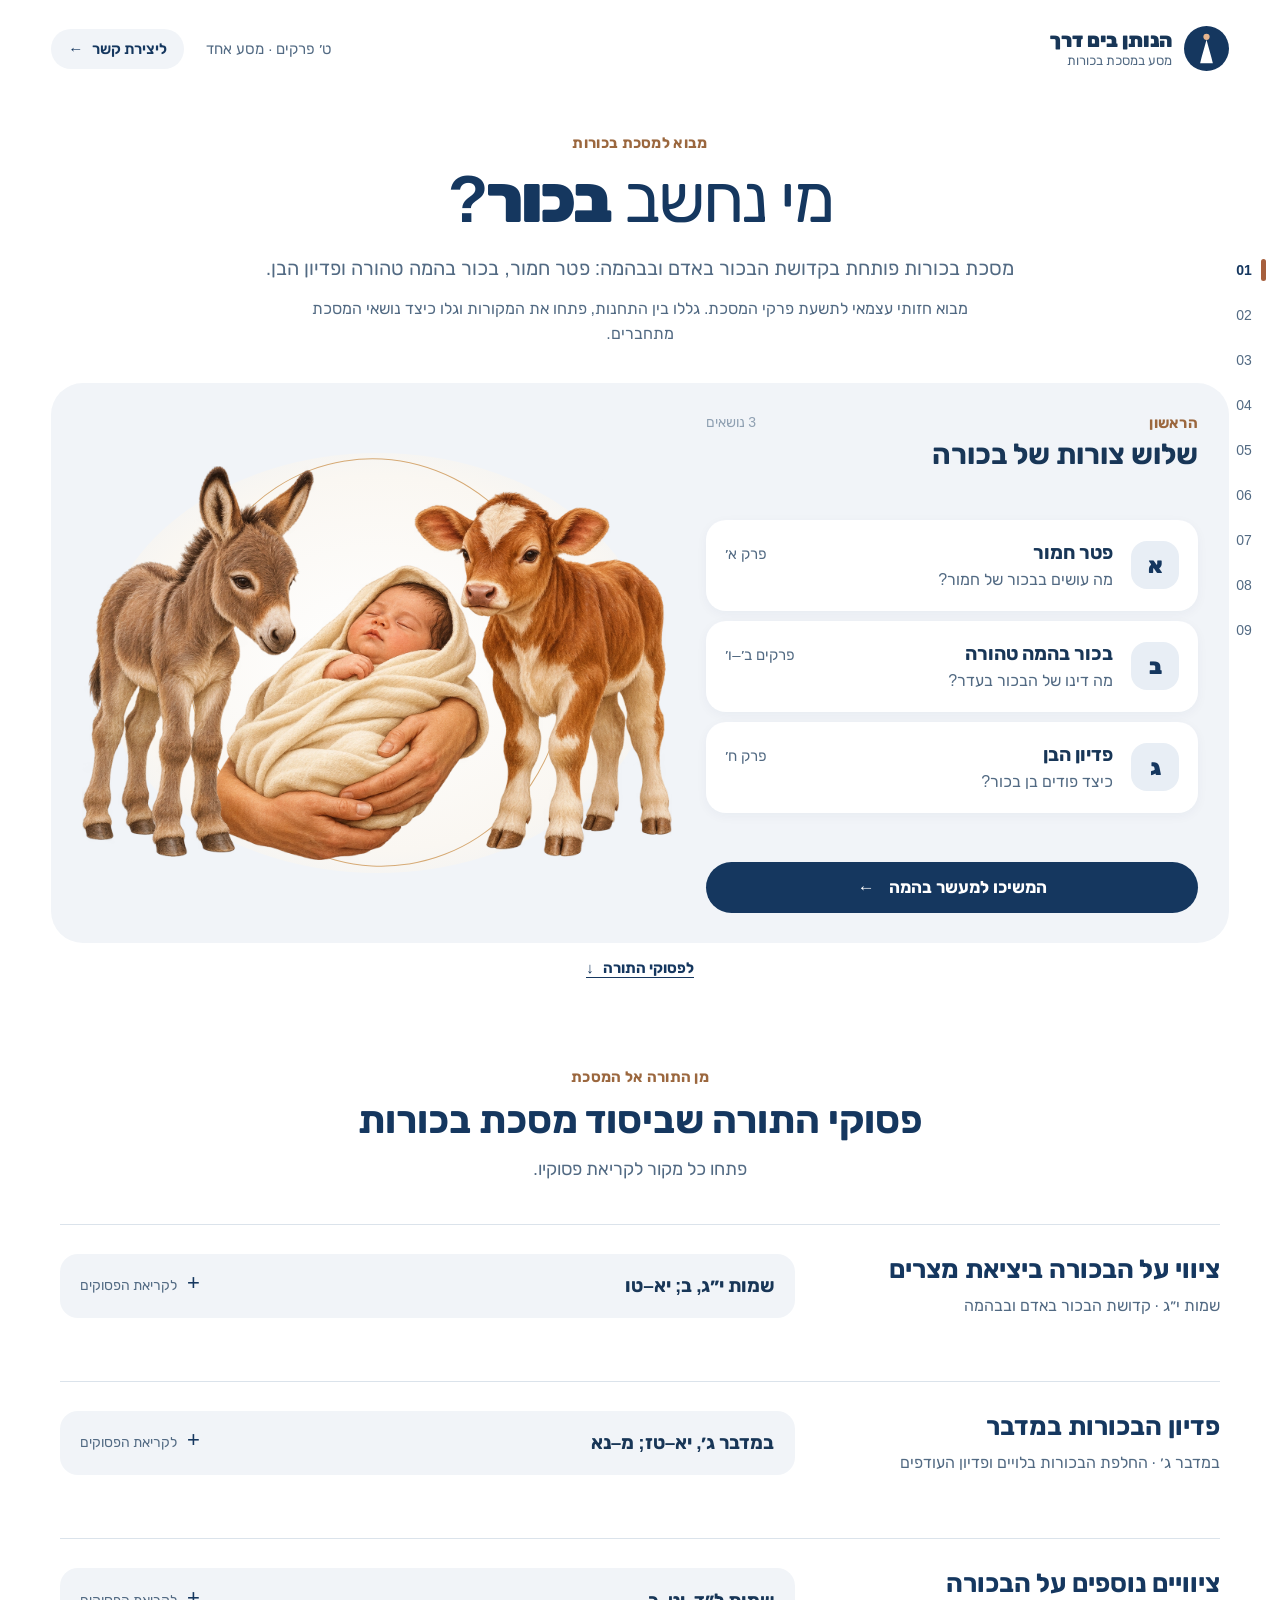
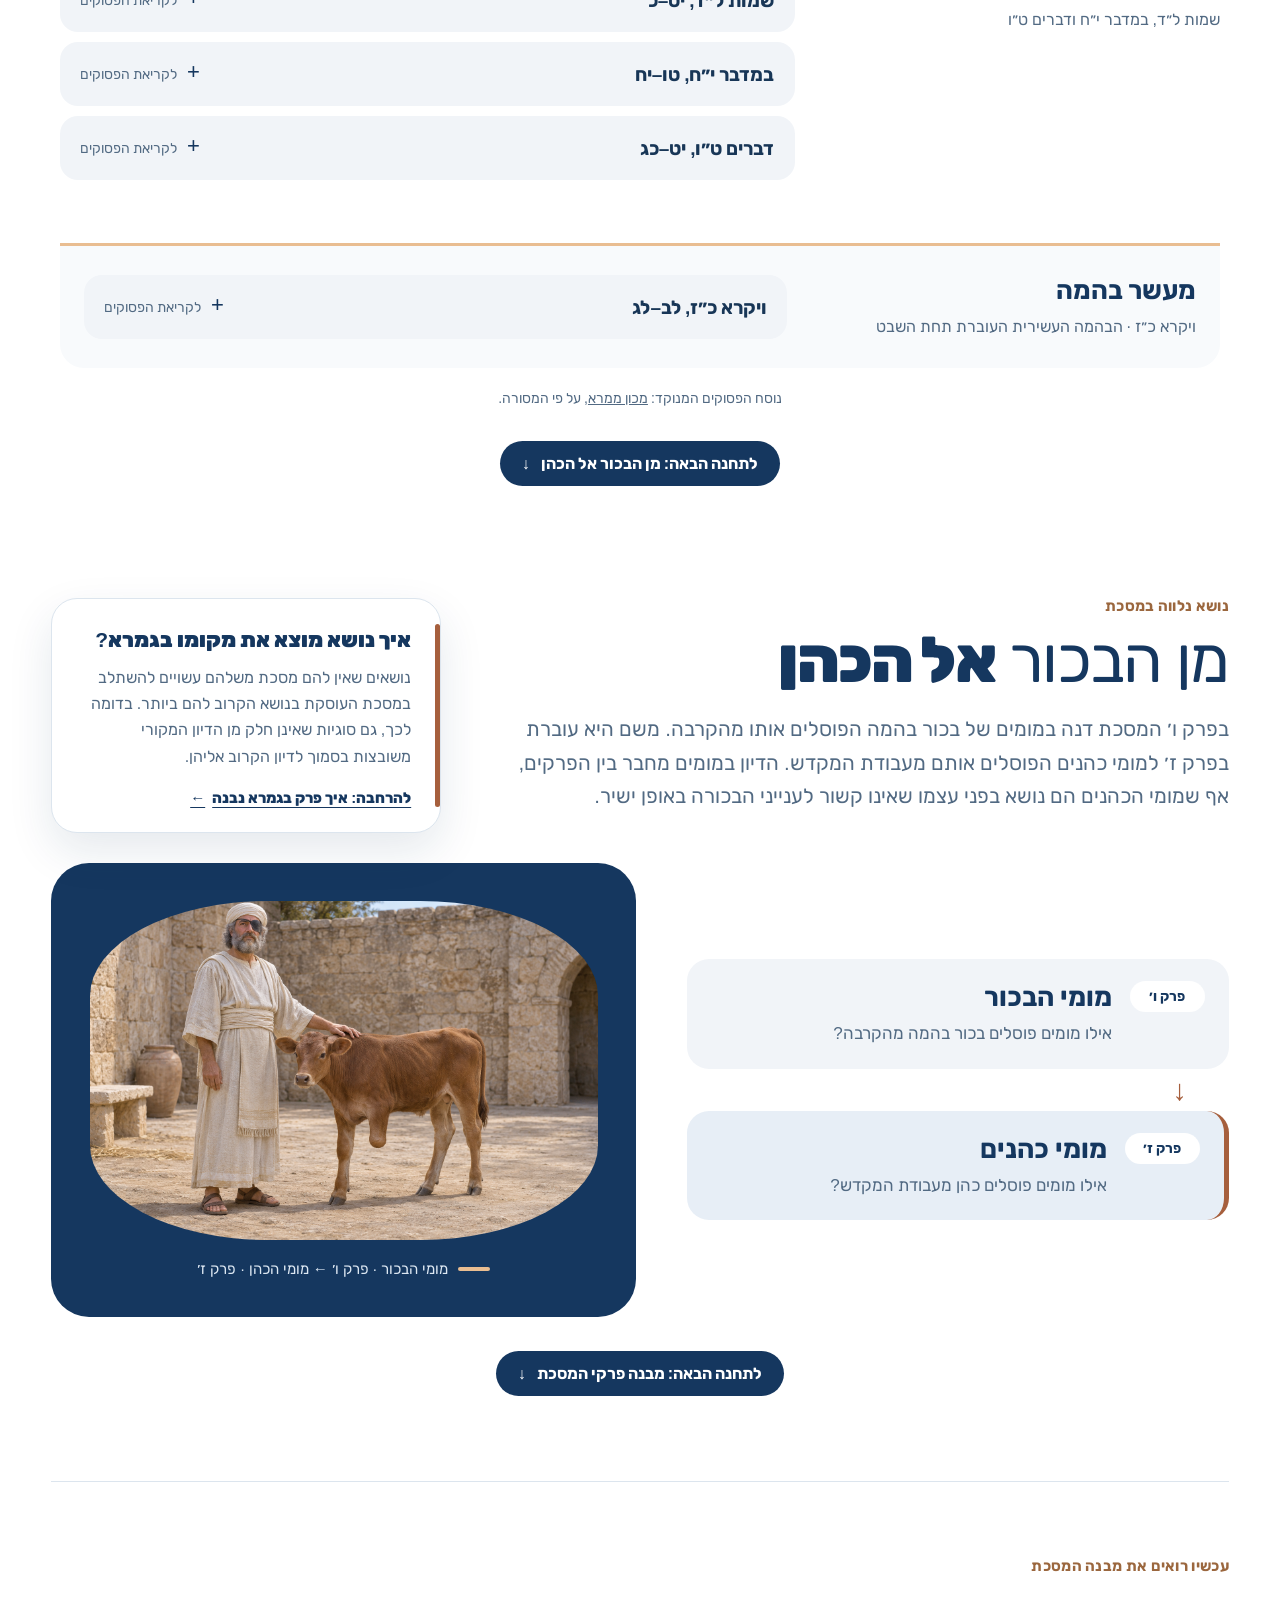
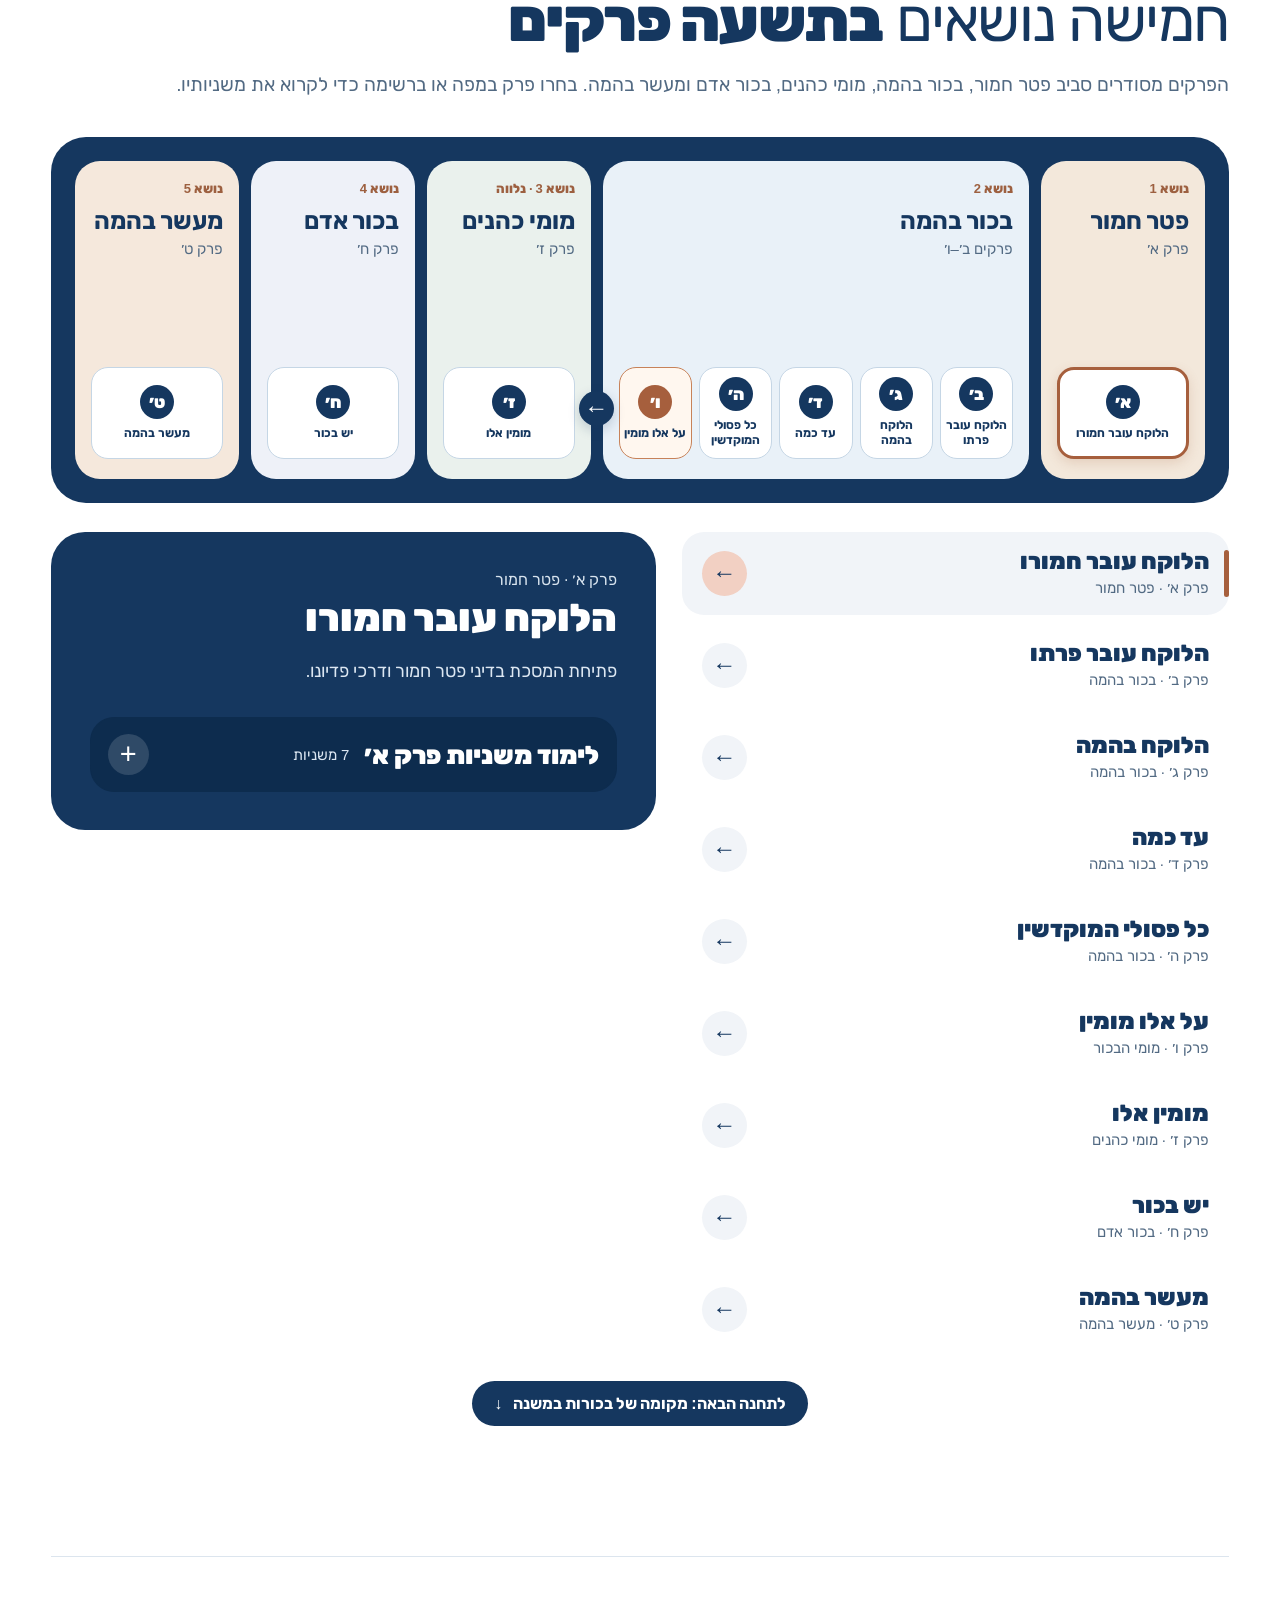
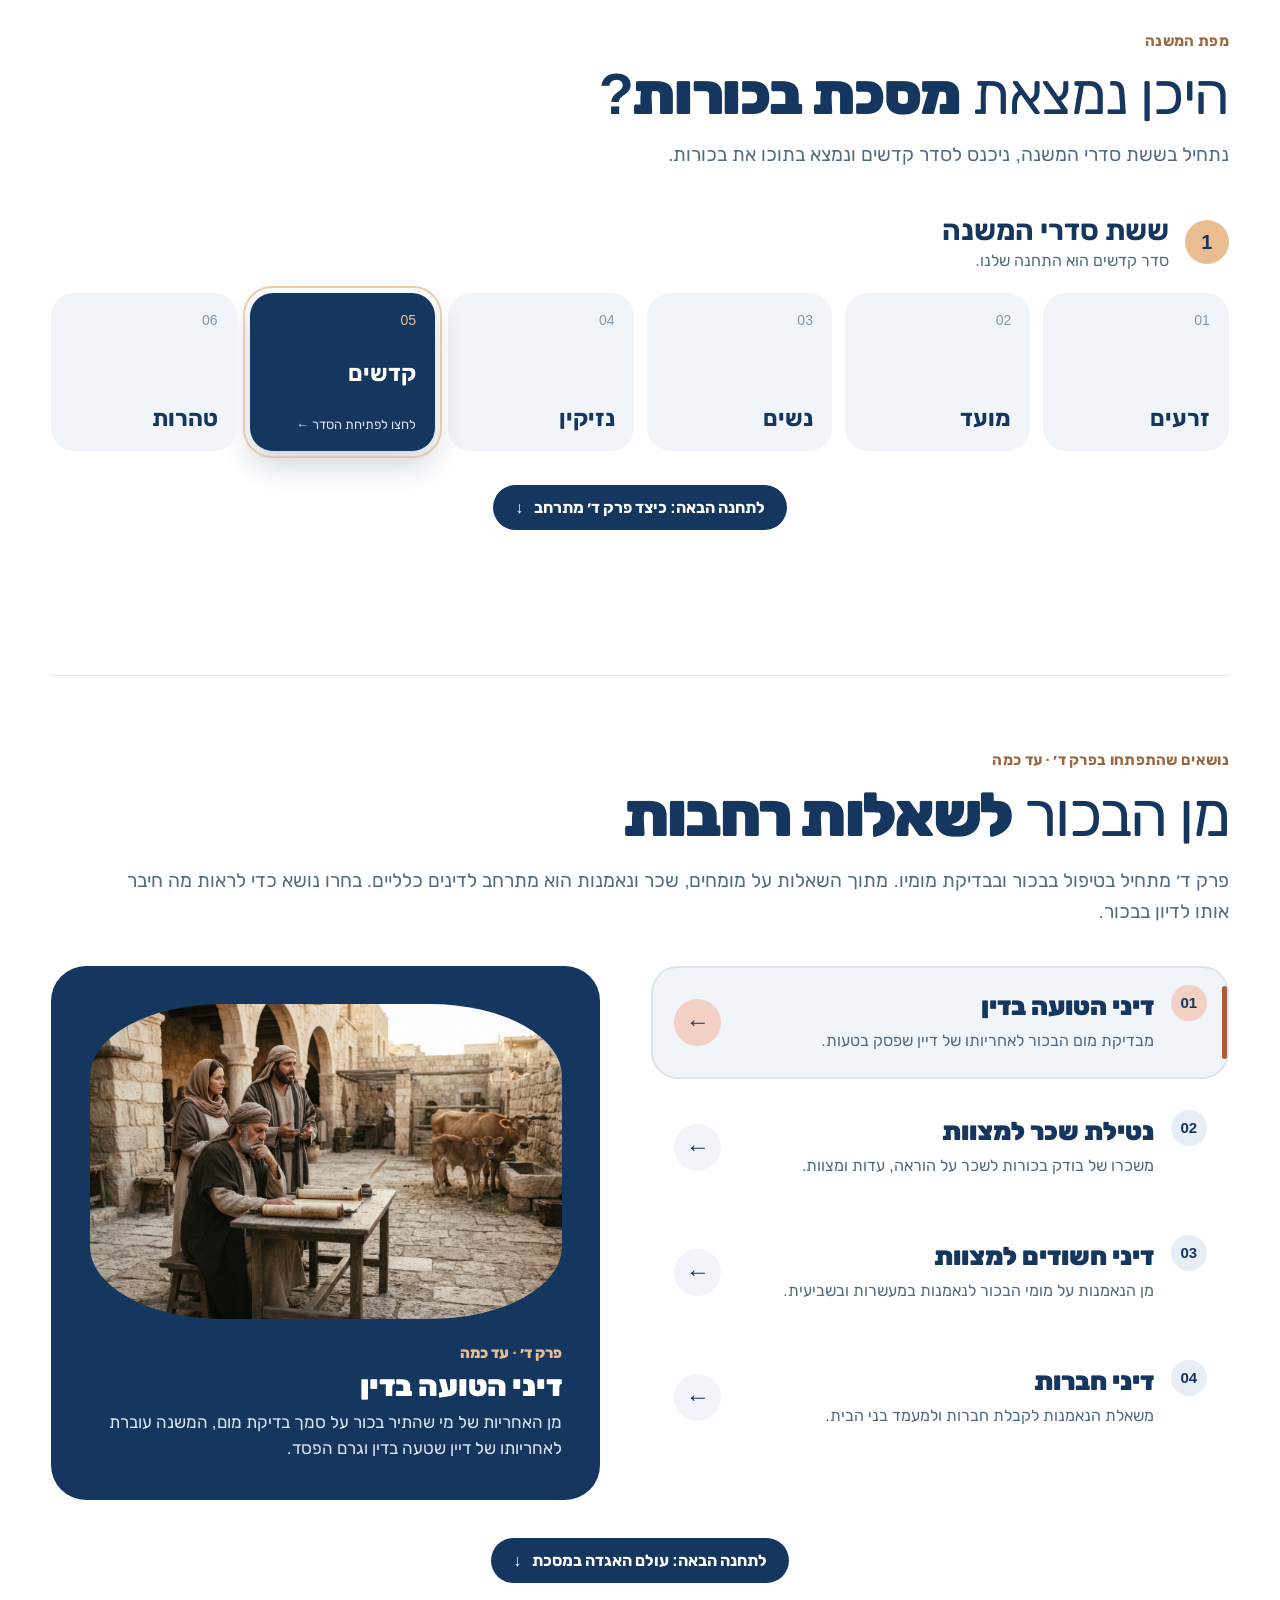
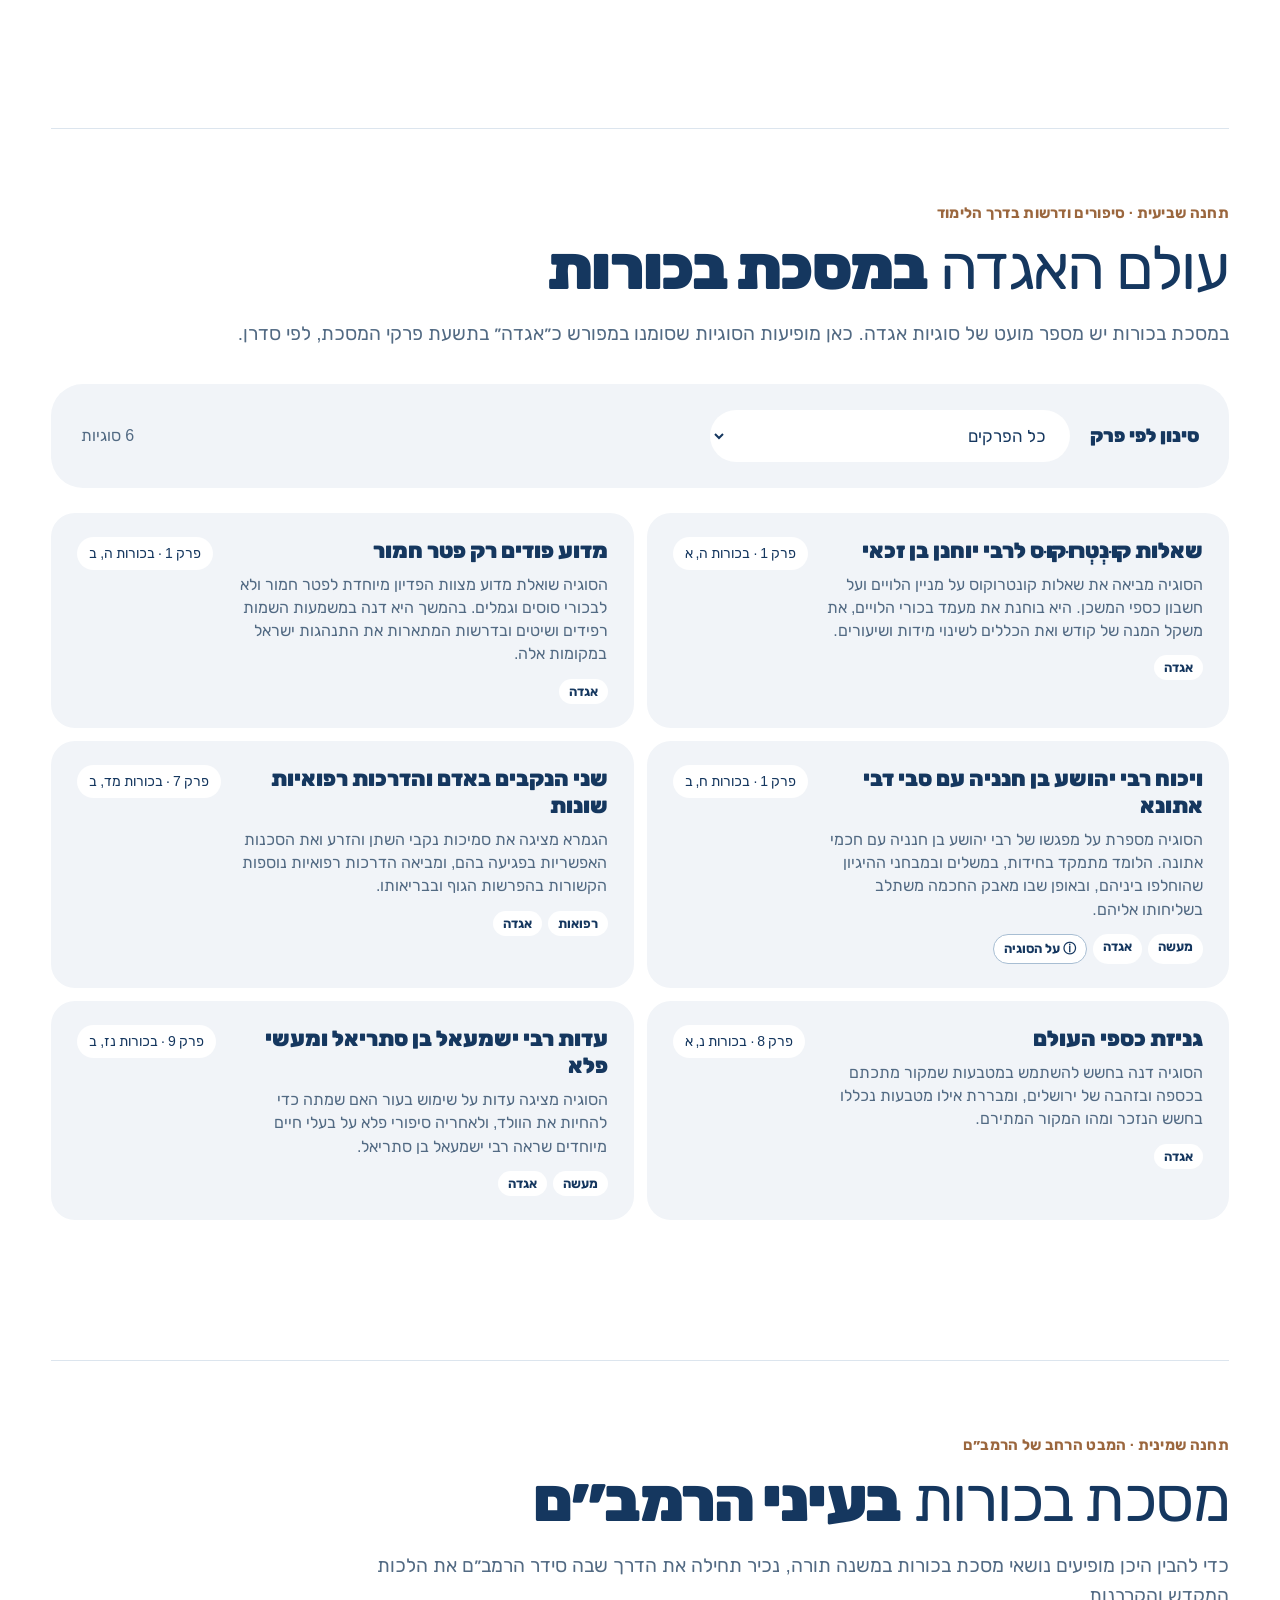
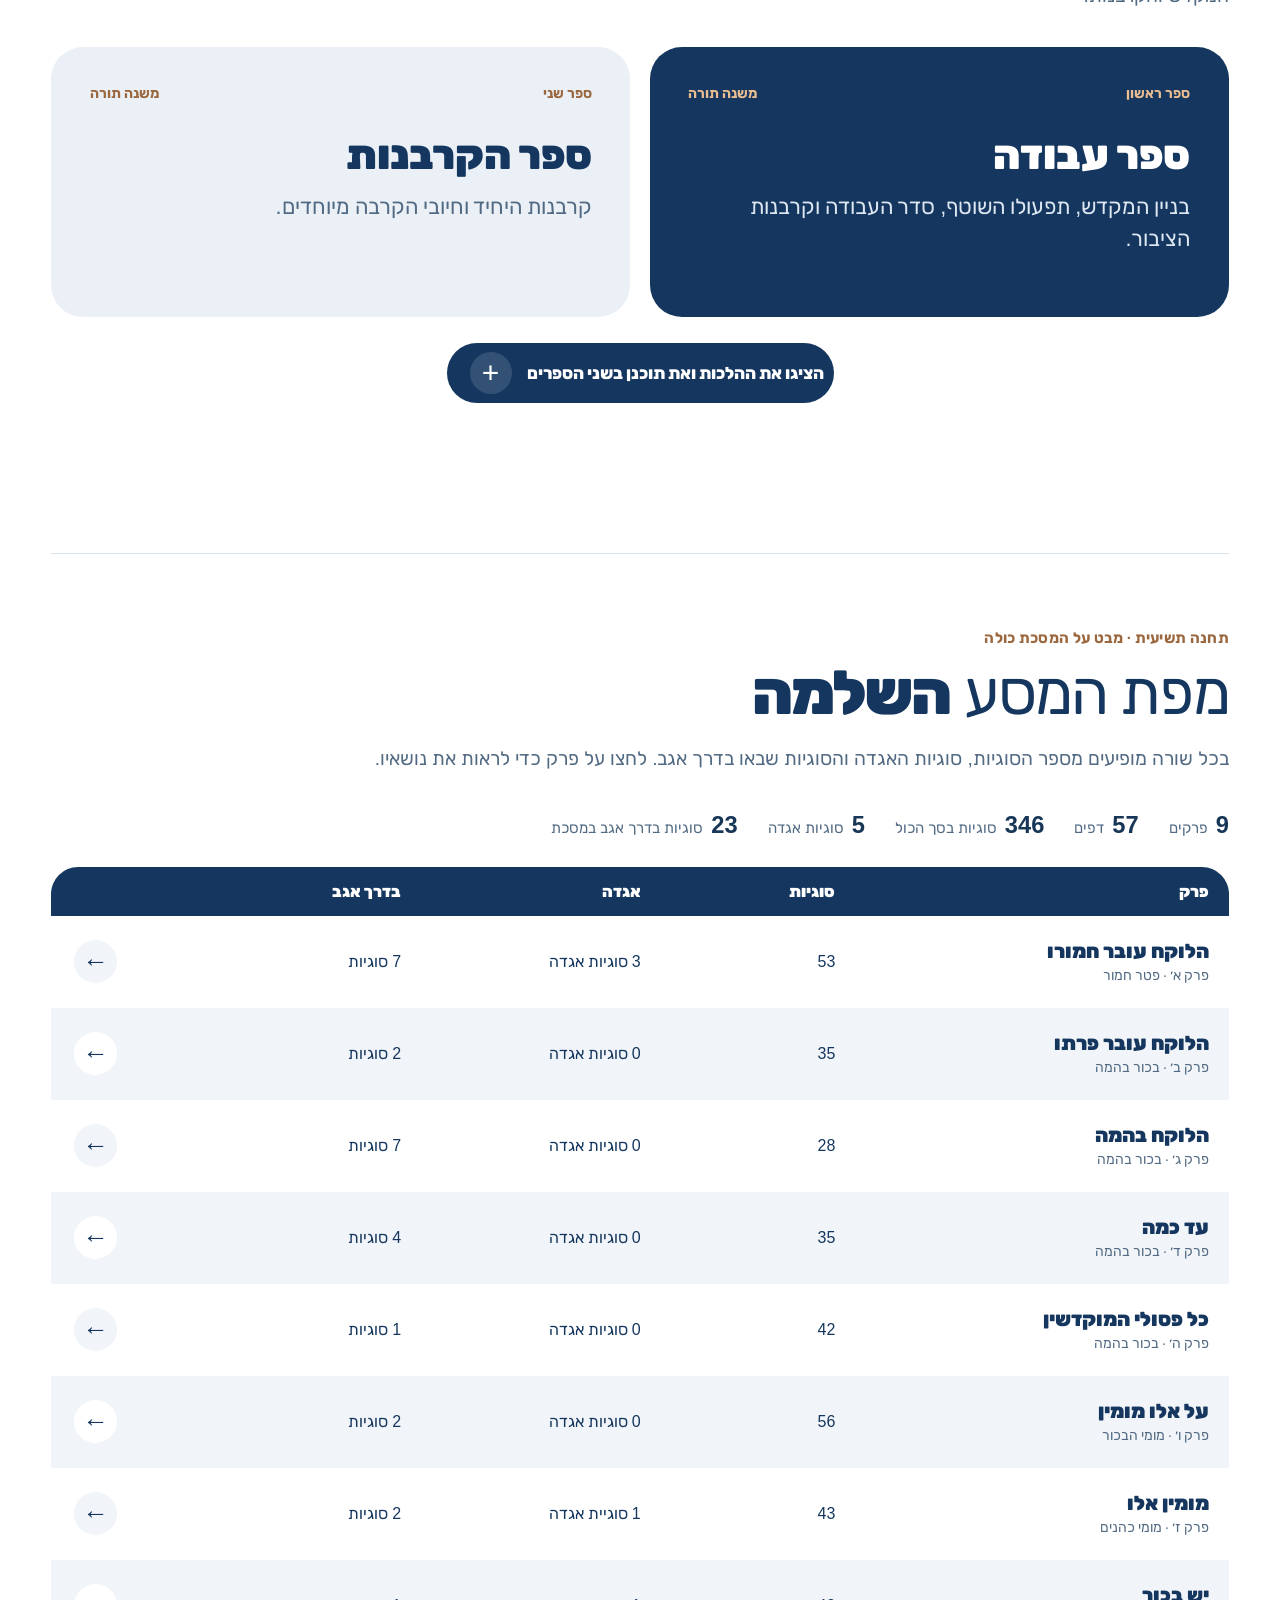
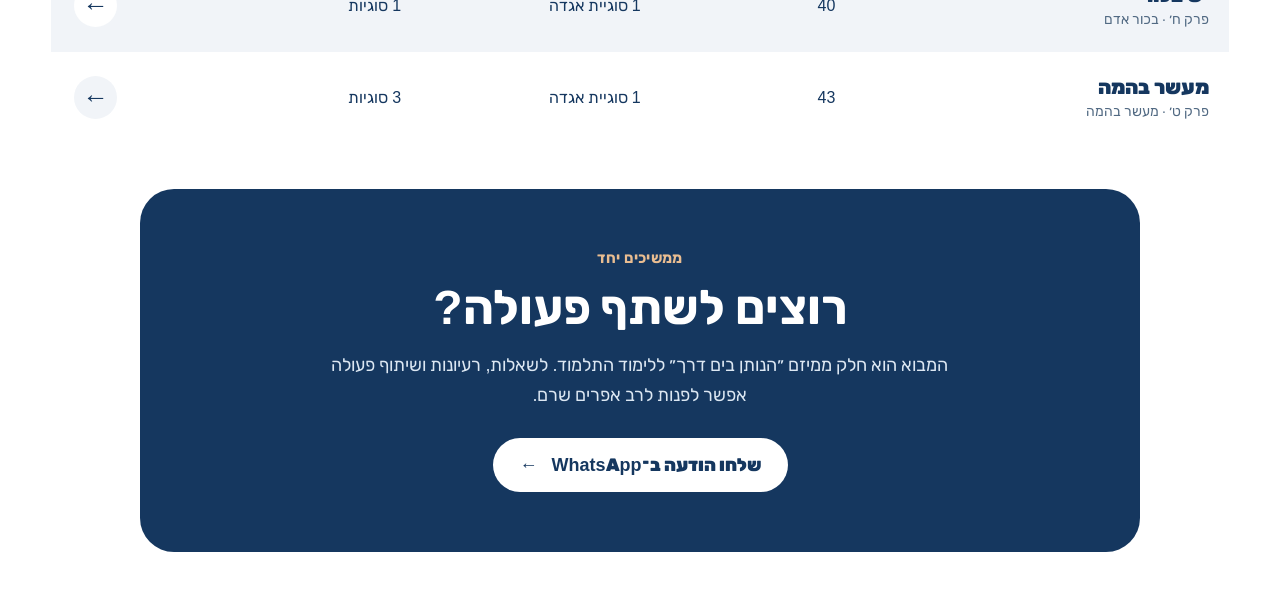
==== commit 0139ea74: "Show only active chapter four illustration" ====
--- a/index.html
+++ b/index.html
@@ -246,12 +246,6 @@
           <figure class="chapter-expansion-visual" id="chapter-expansion-visual">
             <div class="chapter-expansion-image-frame"><img id="chapter-expansion-image" src="chapter-four-images/judge-mistake.jpg" alt="דיין מהרהר בפסק מול בעלי דין, ופרה ועגל נראים בחצר מאחוריהם" width="1264" height="848" loading="lazy" decoding="async"></div>
             <figcaption aria-live="polite"><span class="chapter-expansion-caption-location">פרק ד׳ · עד כמה</span><strong id="chapter-expansion-caption-title">דיני הטועה בדין</strong><p id="chapter-expansion-caption-copy">מן האחריות של מי שהתיר בכור על סמך בדיקת מום, המשנה עוברת לאחריותו של דיין שטעה בדין וגרם הפסד.</p></figcaption>
-            <div class="chapter-expansion-previews" aria-label="ארבע תמונות ההרחבות בפרק ד׳">
-              <button class="is-active" type="button" data-expansion-preview="mistake" aria-label="הציגו את התמונה: דיני הטועה בדין" aria-pressed="true"><img src="chapter-four-images/judge-mistake.jpg" alt="" loading="lazy" decoding="async"></button>
-              <button type="button" data-expansion-preview="payment" aria-label="הציגו את התמונה: נטילת שכר למצוות" aria-pressed="false"><img src="chapter-four-images/mitzvah-payment.jpg" alt="" loading="lazy" decoding="async"></button>
-              <button type="button" data-expansion-preview="trust" aria-label="הציגו את התמונה: דיני חשודים למצוות" aria-pressed="false"><img src="chapter-four-images/suspected-observance.png" alt="" loading="lazy" decoding="async"></button>
-              <button type="button" data-expansion-preview="chaver" aria-label="הציגו את התמונה: דיני חברות" aria-pressed="false"><img src="chapter-four-images/chaver-status.png" alt="" loading="lazy" decoding="async"></button>
-            </div>
           </figure>
         </div>
         <a class="next-station" href="#aggadah">לתחנה הבאה: עולם האגדה במסכת <span aria-hidden="true">↓</span></a>
--- a/standalone.css
+++ b/standalone.css
@@ -6,10 +6,5 @@
 .standalone-contact>p:not(.eyebrow){max-width:660px;margin:15px auto 0;color:#dce7f2;font-size:18px;line-height:1.65}
 .standalone-whatsapp{display:inline-flex;align-items:center;justify-content:center;gap:14px;min-height:54px;margin-top:27px;padding:14px 27px;border-radius:999px;background:#fff;color:var(--navy);font-size:18px;font-weight:900;text-decoration:none}
 .standalone-whatsapp:hover,.standalone-whatsapp:focus-visible{background:#e8eef5;outline:3px solid var(--peach);outline-offset:3px}
-.chapter-expansion-previews{display:grid;grid-template-columns:repeat(4,minmax(0,1fr));gap:9px;margin-top:3px}
-.chapter-expansion-previews button{aspect-ratio:1.45;min-width:0;padding:3px;border:2px solid #ffffff6b;border-radius:12px;background:#ffffff16;cursor:pointer;opacity:.72;transition:opacity .2s ease,border-color .2s ease}
-.chapter-expansion-previews button.is-active,.chapter-expansion-previews button:hover,.chapter-expansion-previews button:focus-visible{border-color:var(--peach);opacity:1}
-.chapter-expansion-previews button:focus-visible{outline:2px solid #fff;outline-offset:2px}
-.chapter-expansion-previews img{display:block;width:100%;height:100%;border-radius:8px;object-fit:cover}
 @media(max-width:600px){.standalone-intro-note{font-size:15px}.standalone-contact{margin:24px auto 20px;border-radius:26px}.standalone-contact>p:not(.eyebrow){font-size:16px}.standalone-whatsapp{width:100%;font-size:16px}}
 @media(max-width:520px){.side-nav{inset-inline-start:8px;inset-inline-end:8px;transform:none;display:flex;justify-content:flex-start;max-width:calc(100% - 16px);overflow-x:auto;overscroll-behavior-inline:contain;scroll-snap-type:x proximity;scrollbar-width:none}.side-nav::-webkit-scrollbar{display:none}.side-nav a{flex:0 0 42px;scroll-snap-align:center}}
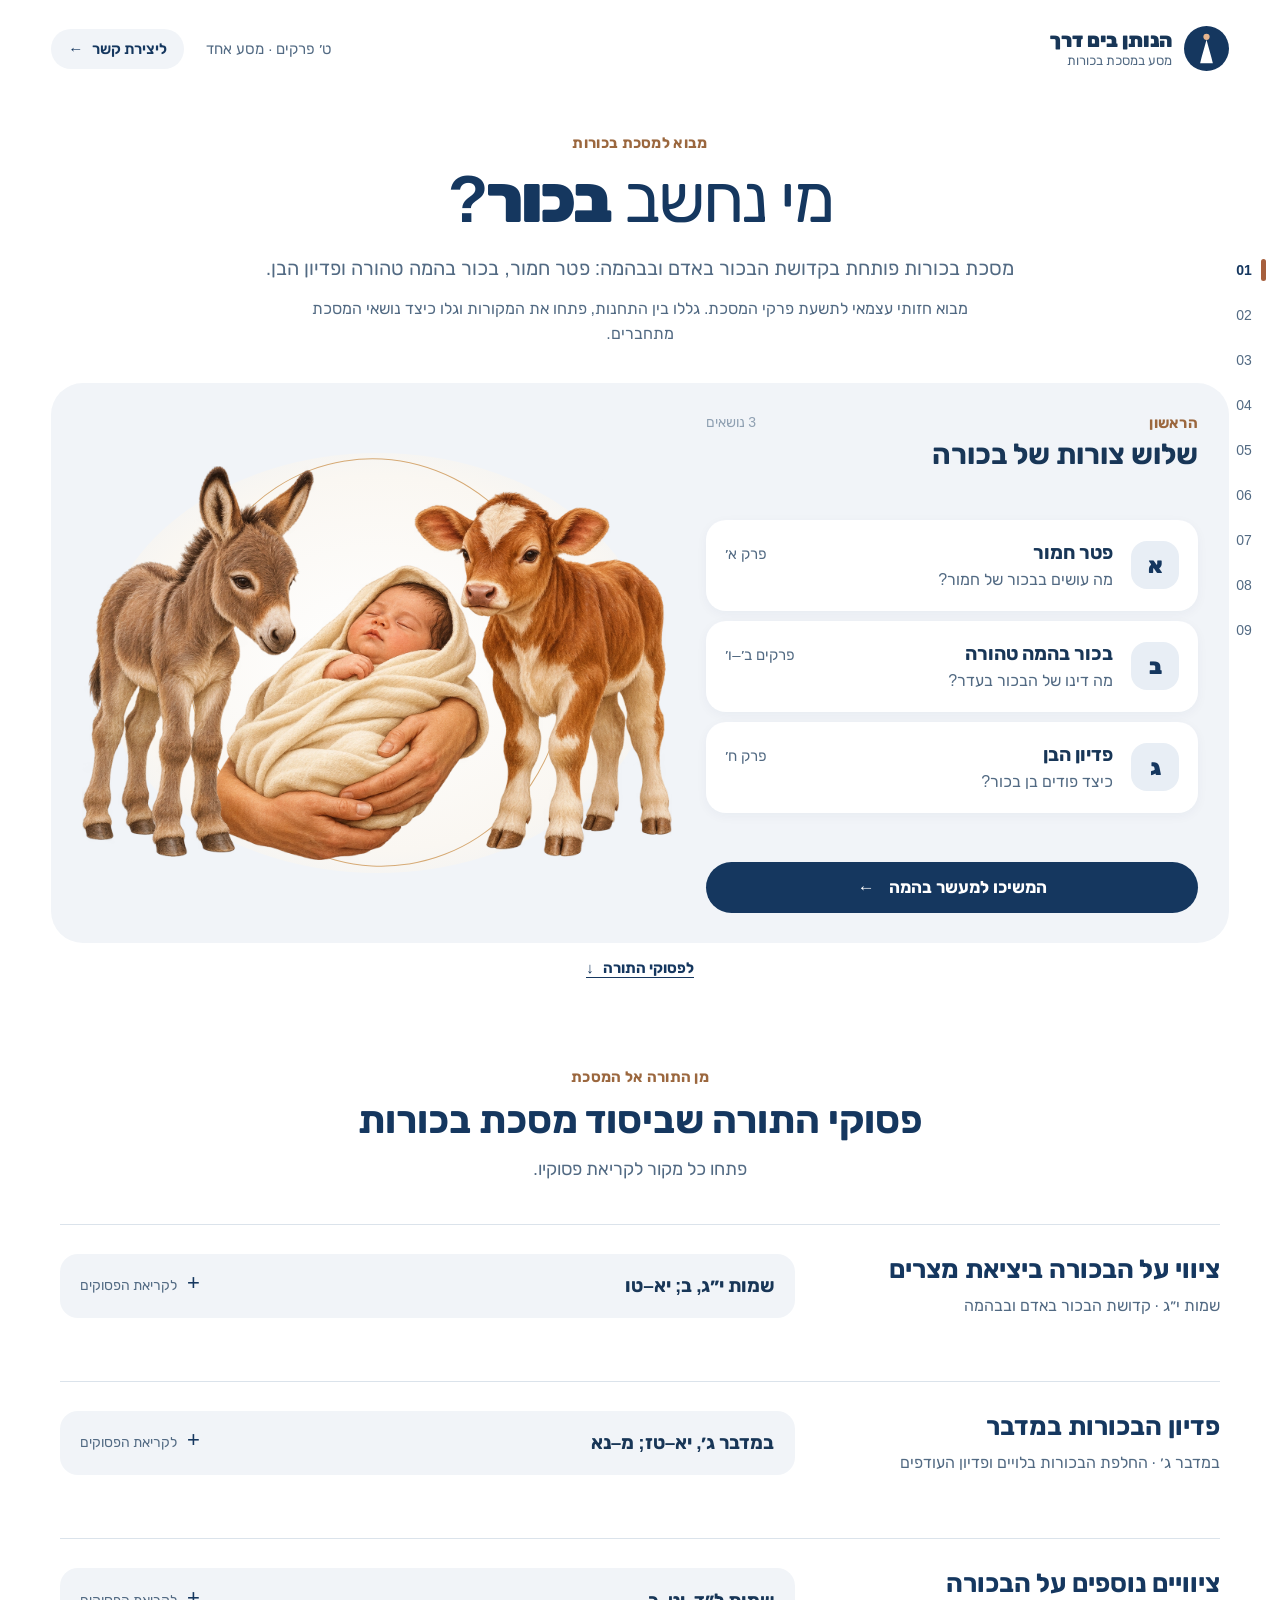
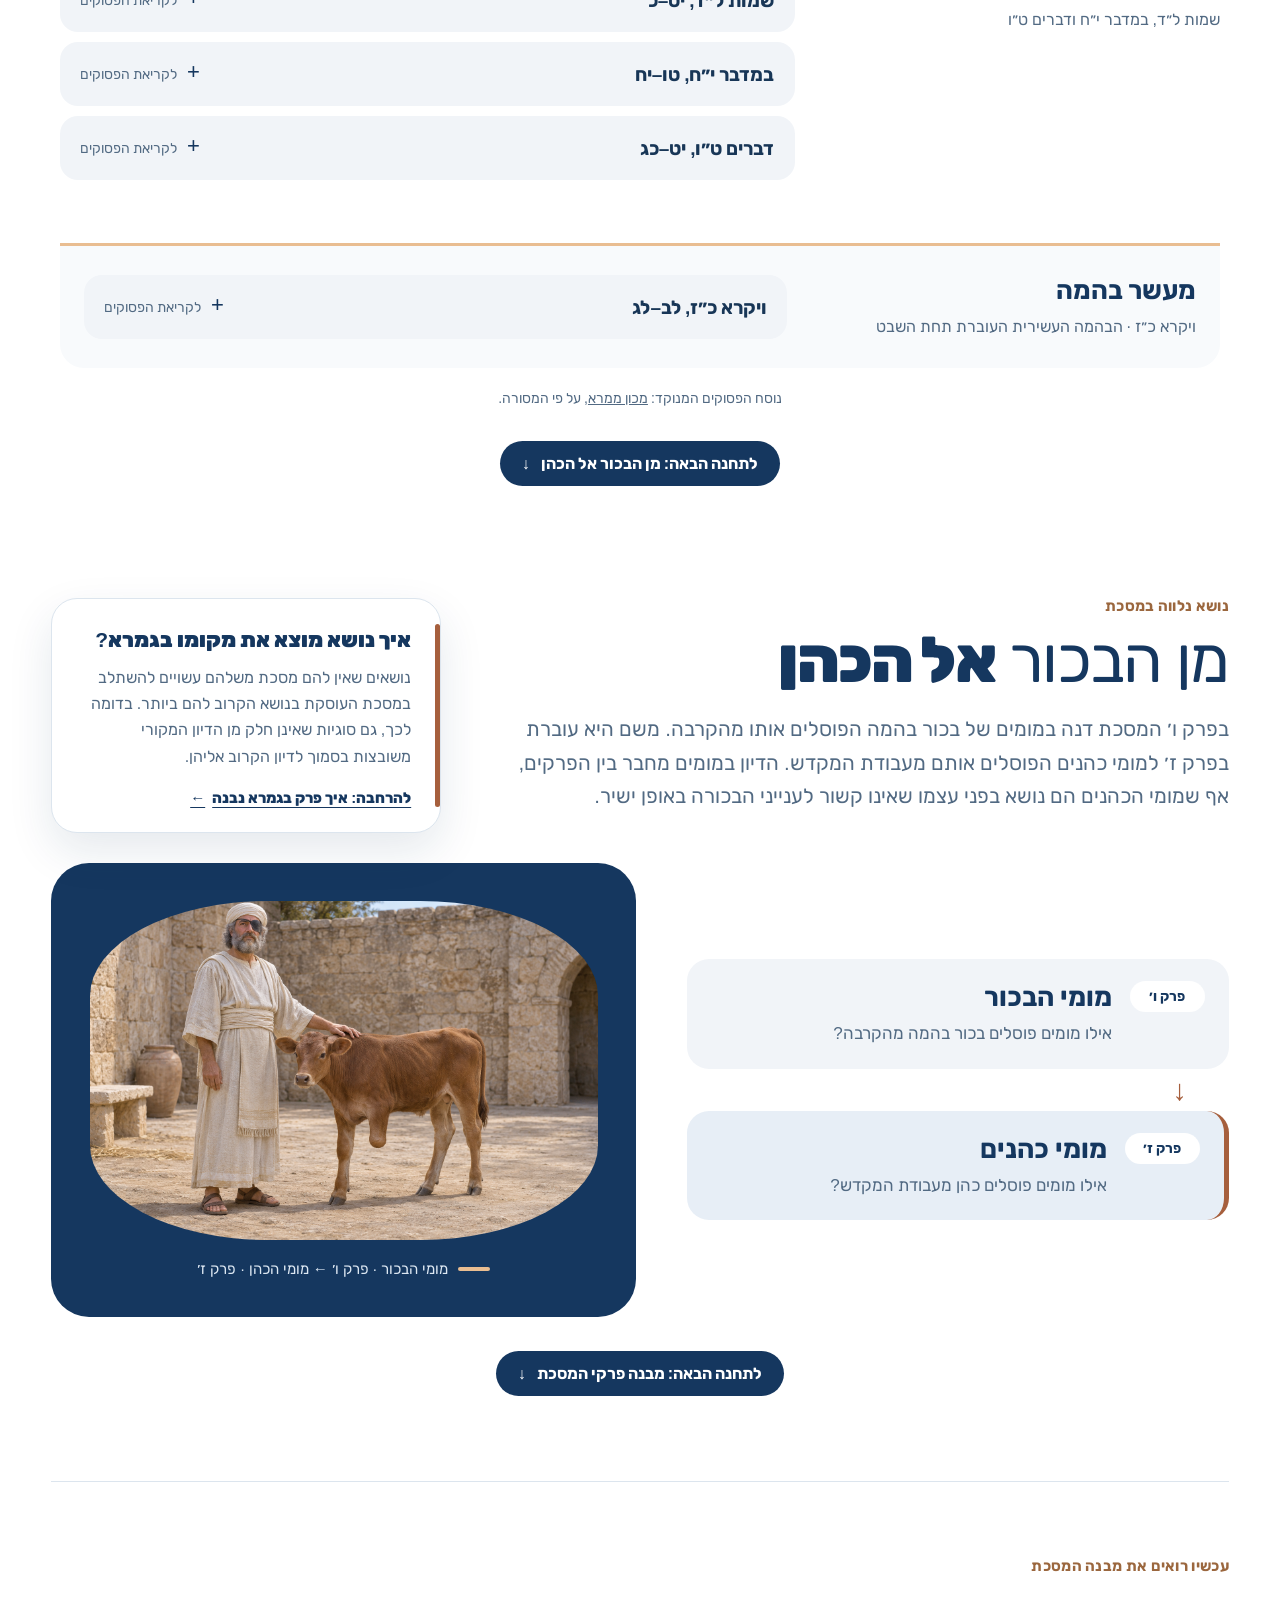
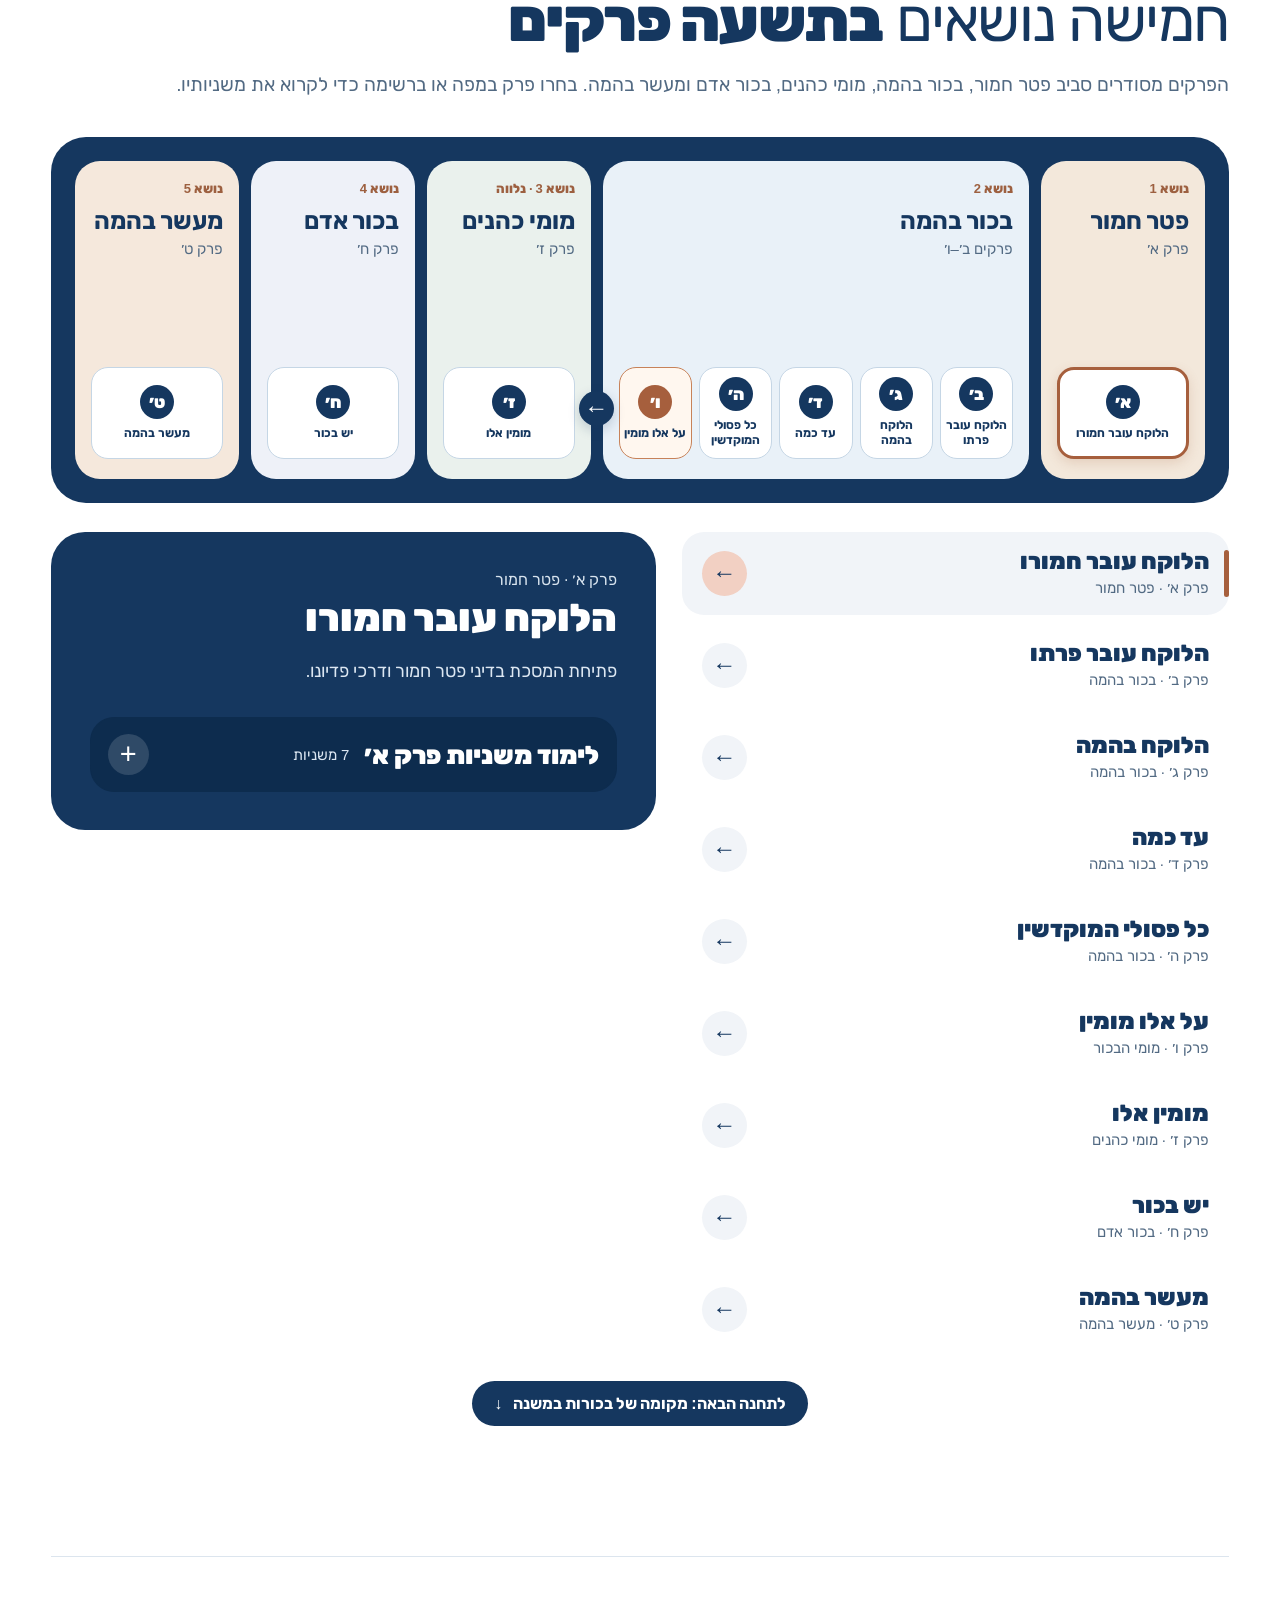
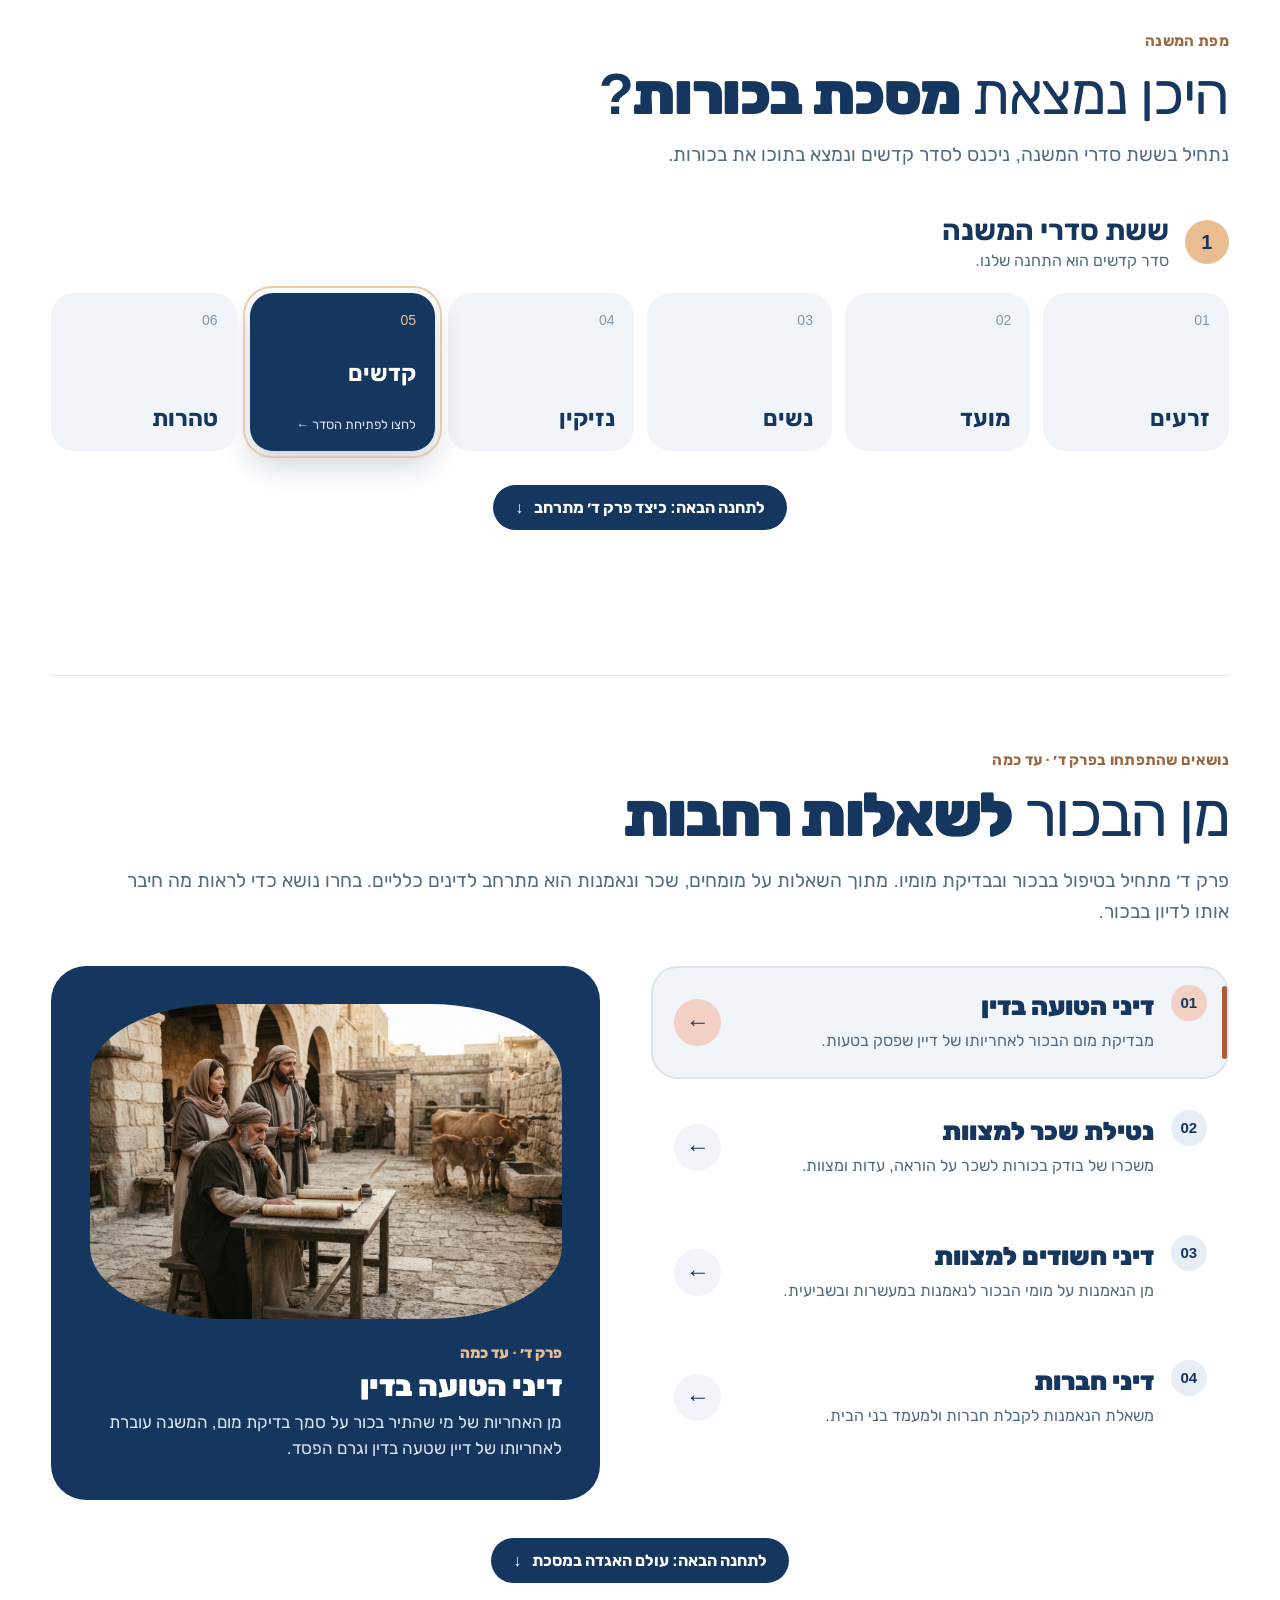
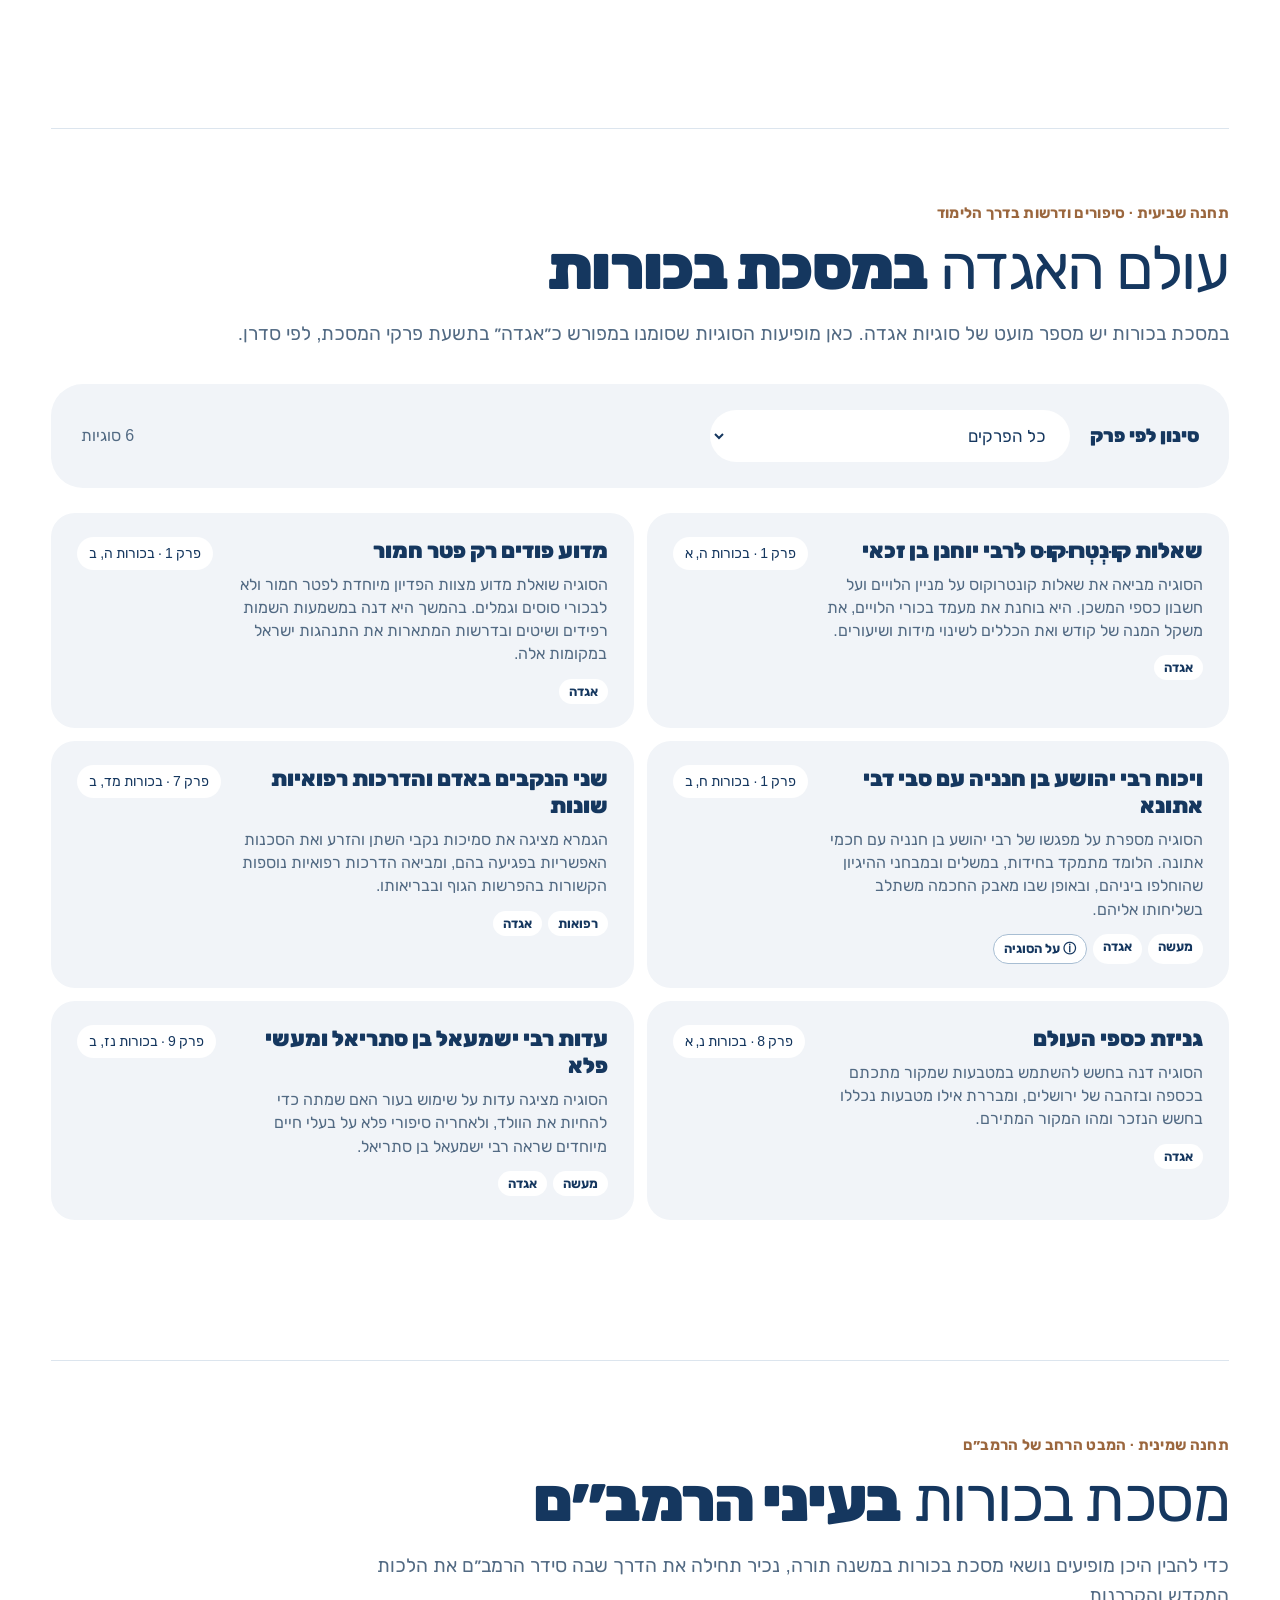
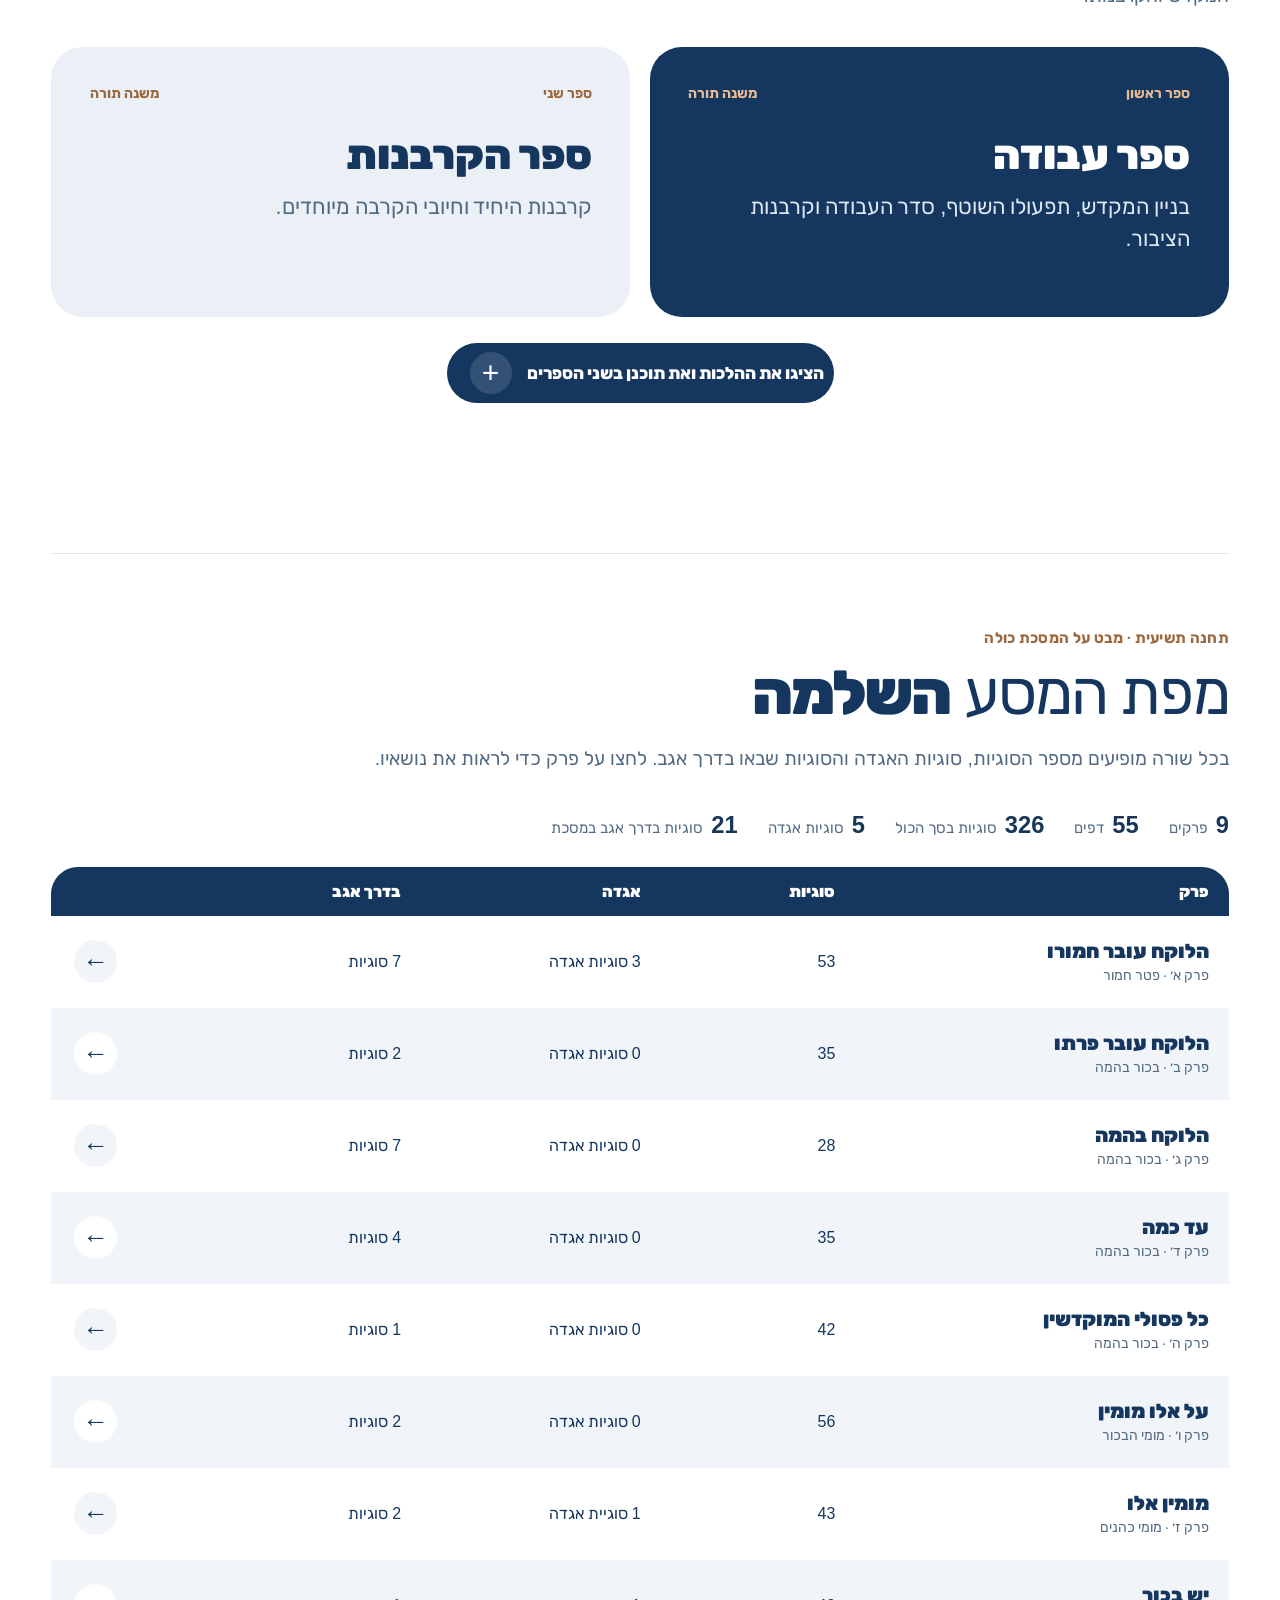
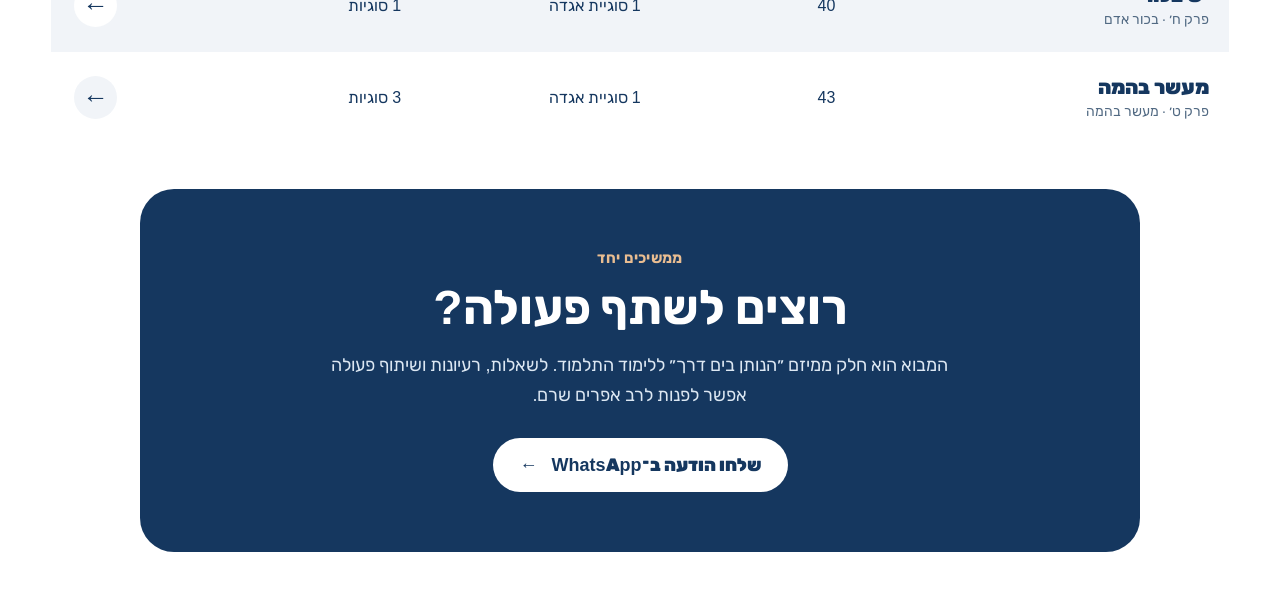
==== commit 077a68c3: "Rename Rambam station in navigation" ====
--- a/index.html
+++ b/index.html
@@ -23,7 +23,7 @@
     <a href="#mishnah-location" data-section="mishnah-location" aria-label="תחנה 05: מיקום המסכת במשנה"><span>05</span><b>מיקום המסכת במשנה</b></a>
     <a href="#chapter-expansion" data-section="chapter-expansion" aria-label="תחנה 06: הרחבות פרק ד׳"><span>06</span><b>הרחבות פרק ד׳</b></a>
     <a href="#aggadah" data-section="aggadah" aria-label="תחנה 07: עולם האגדה במסכת"><span>07</span><b>עולם האגדה</b></a>
-    <a href="#temple-map" data-section="temple-map" aria-label="תחנה 08: הלכות המקדש במשנה תורה"><span>08</span><b>הלכות המקדש</b></a>
+    <a href="#temple-map" data-section="temple-map" aria-label="תחנה 08: המסכת בעיני הרמב״ם"><span>08</span><b>המסכת בעיני הרמב״ם</b></a>
     <a href="#summary" data-section="summary" aria-label="תחנה 09: מפת המסע השלמה"><span>09</span><b>סיכום</b></a>
   </nav>
   <div class="page-shell">
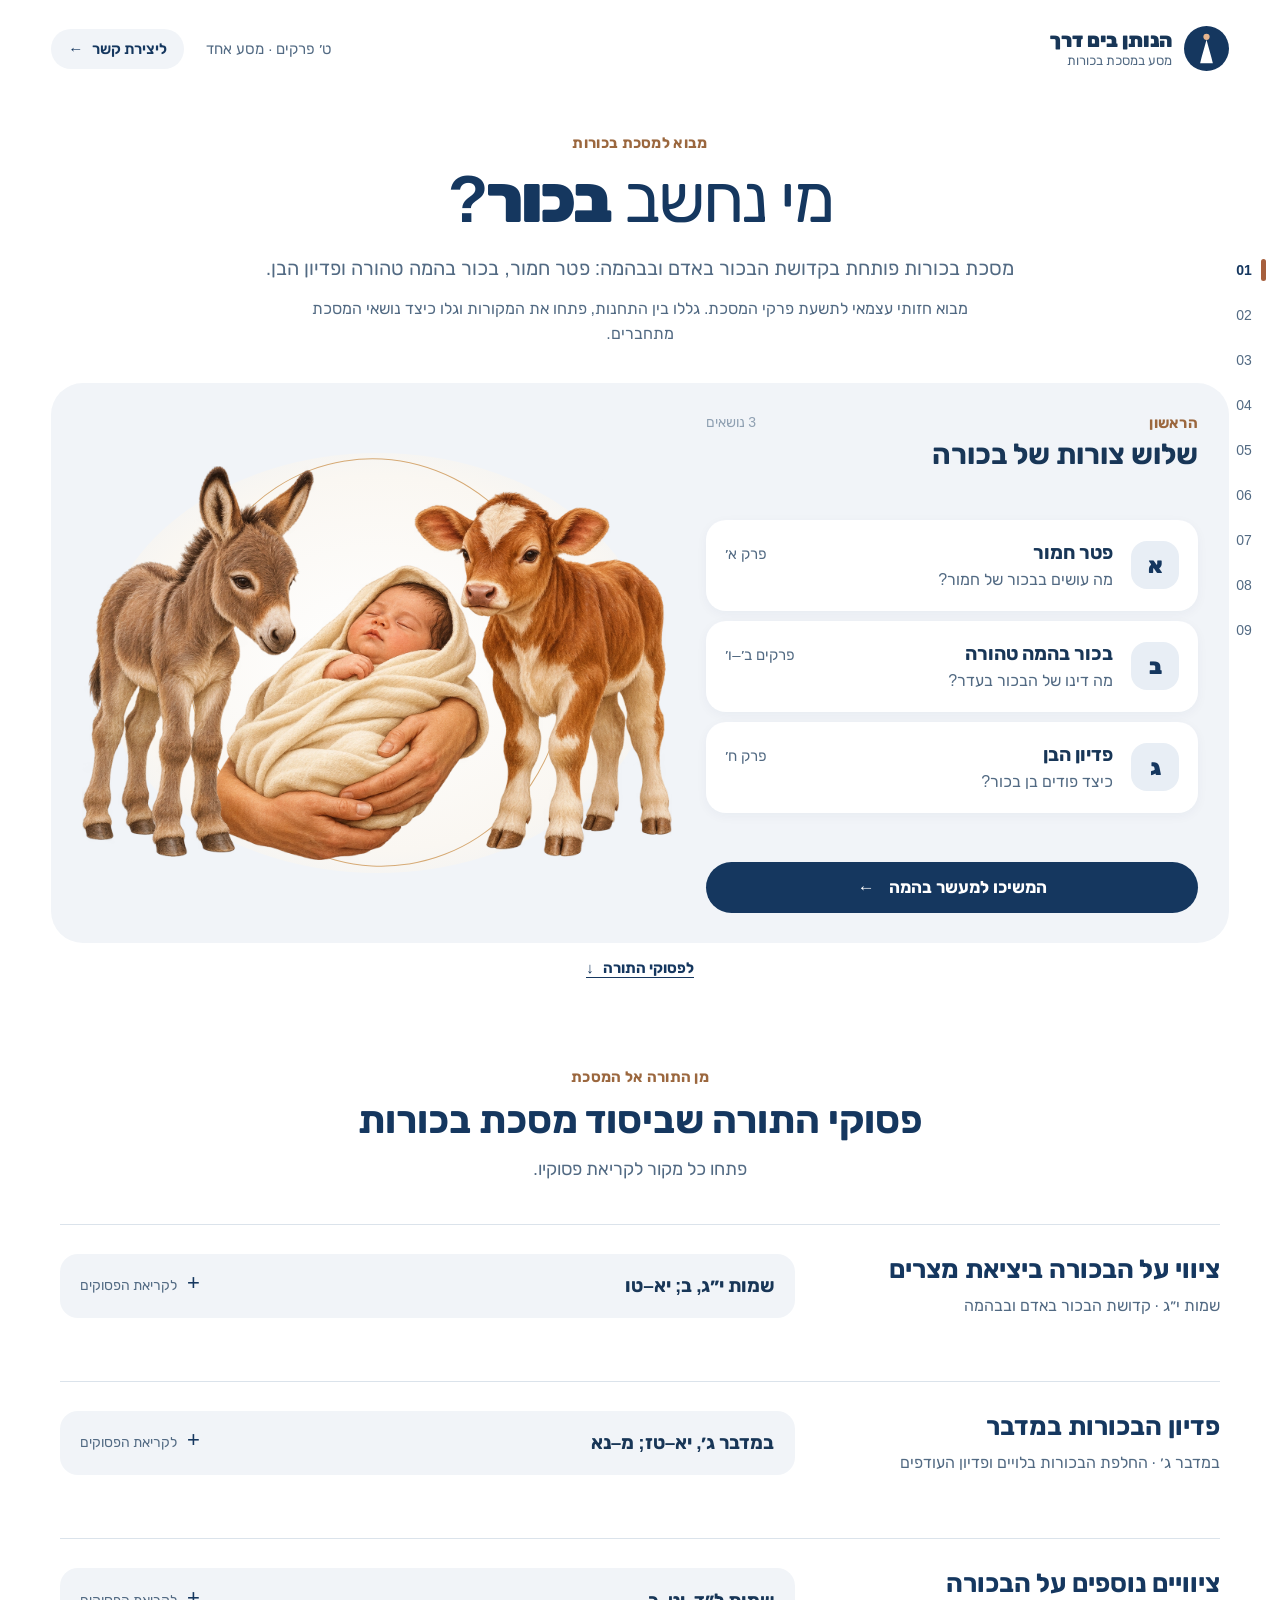
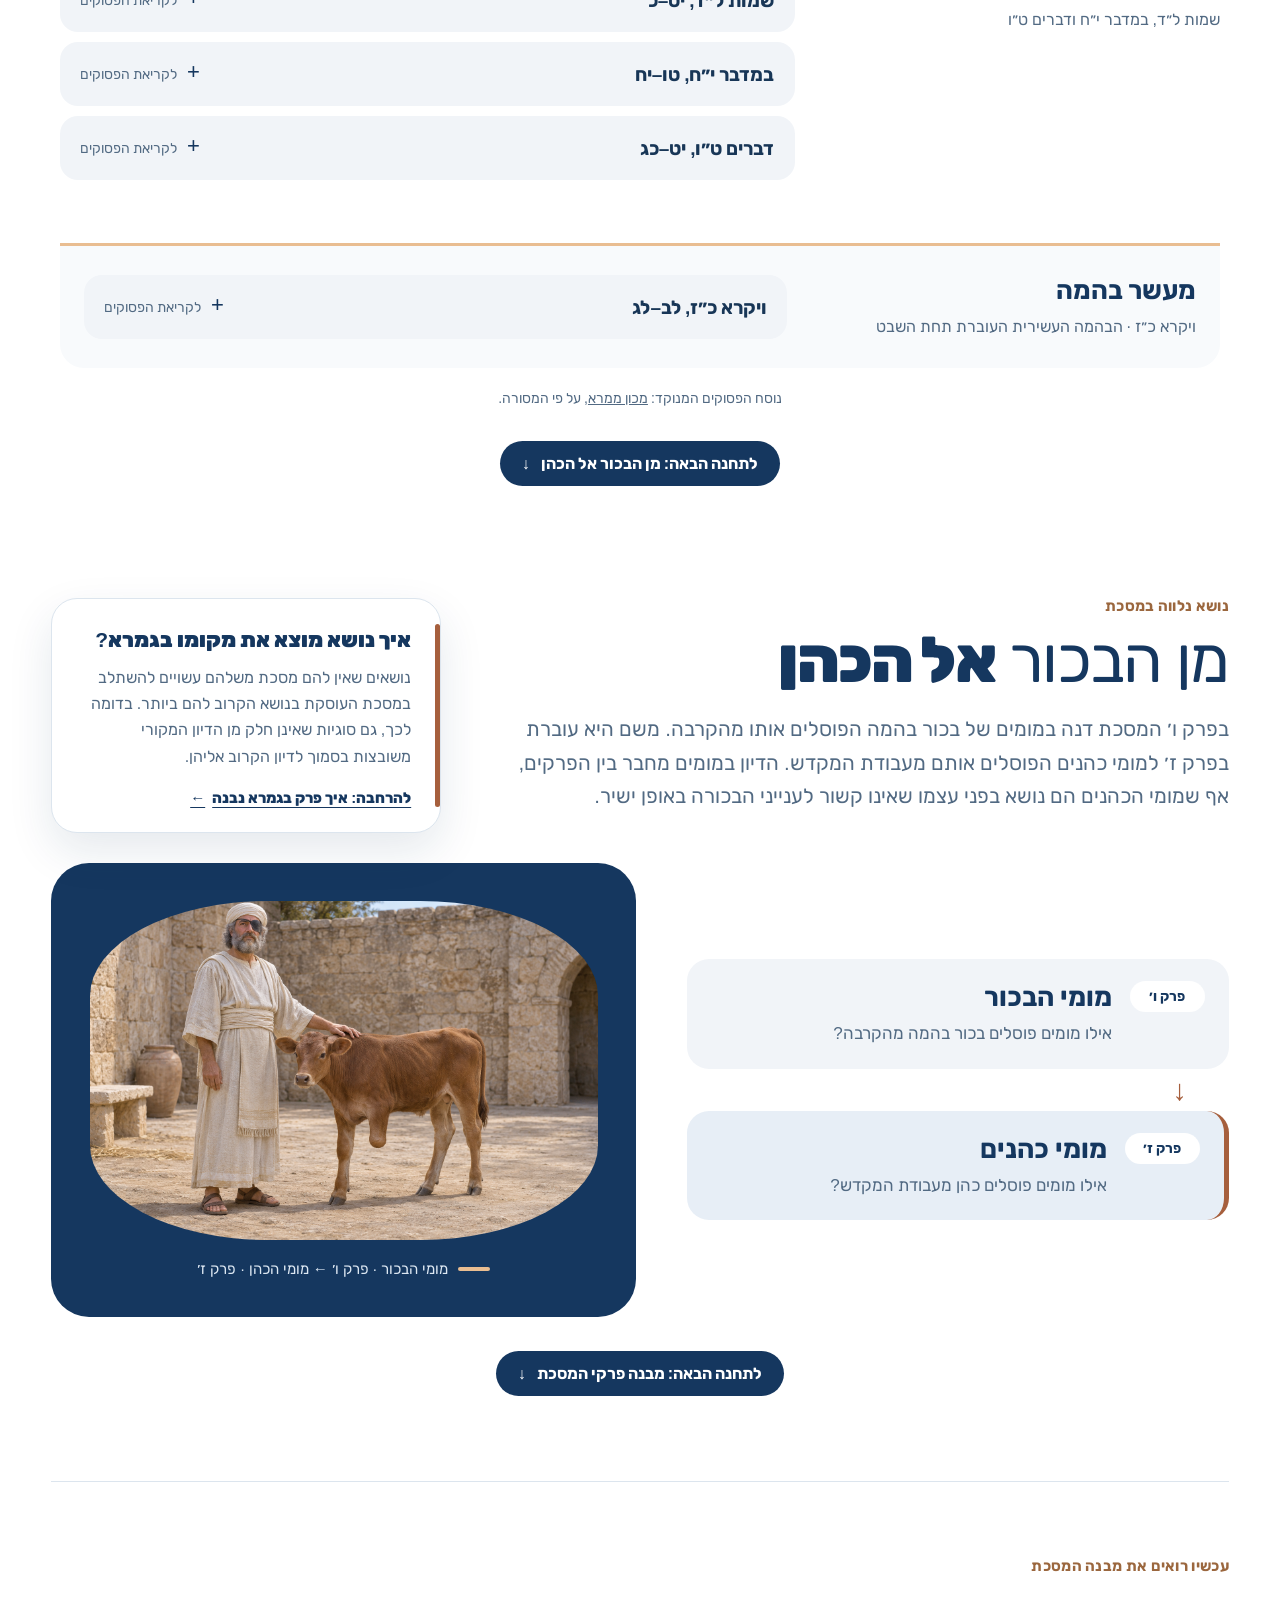
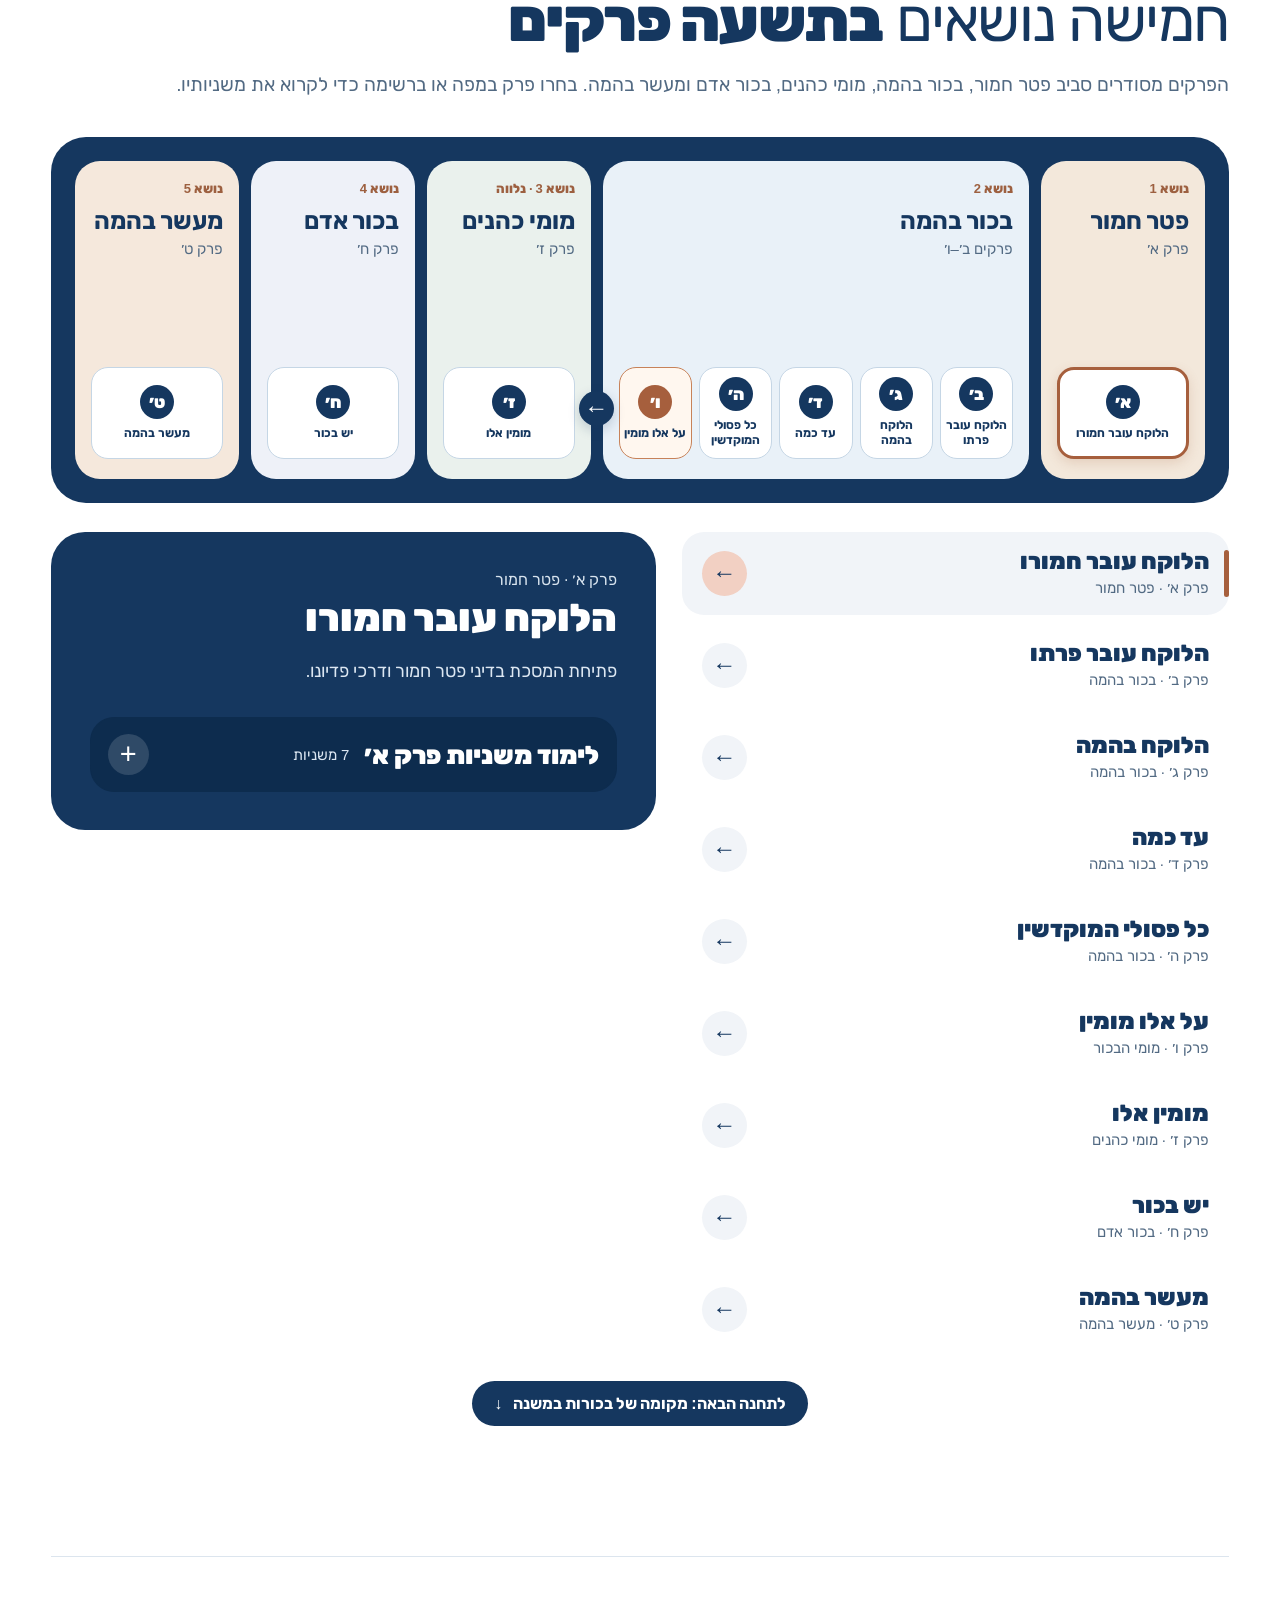
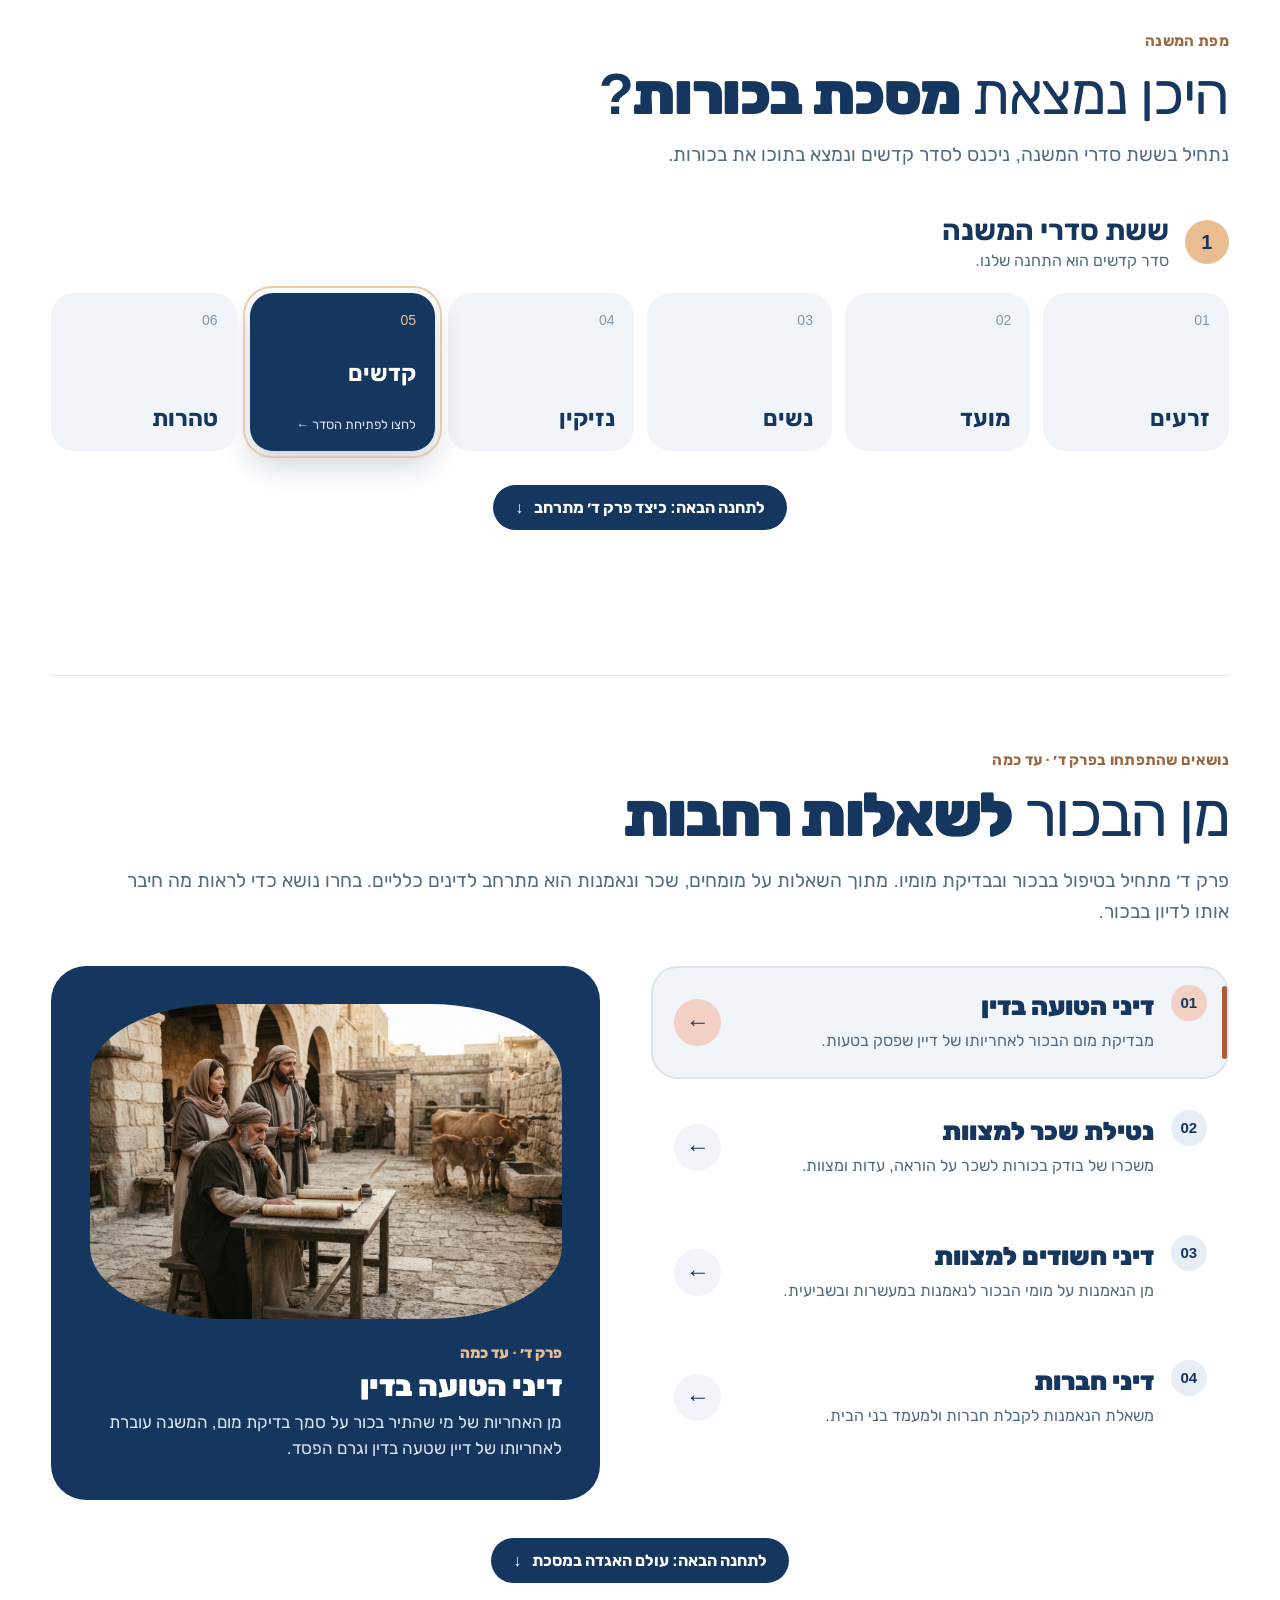
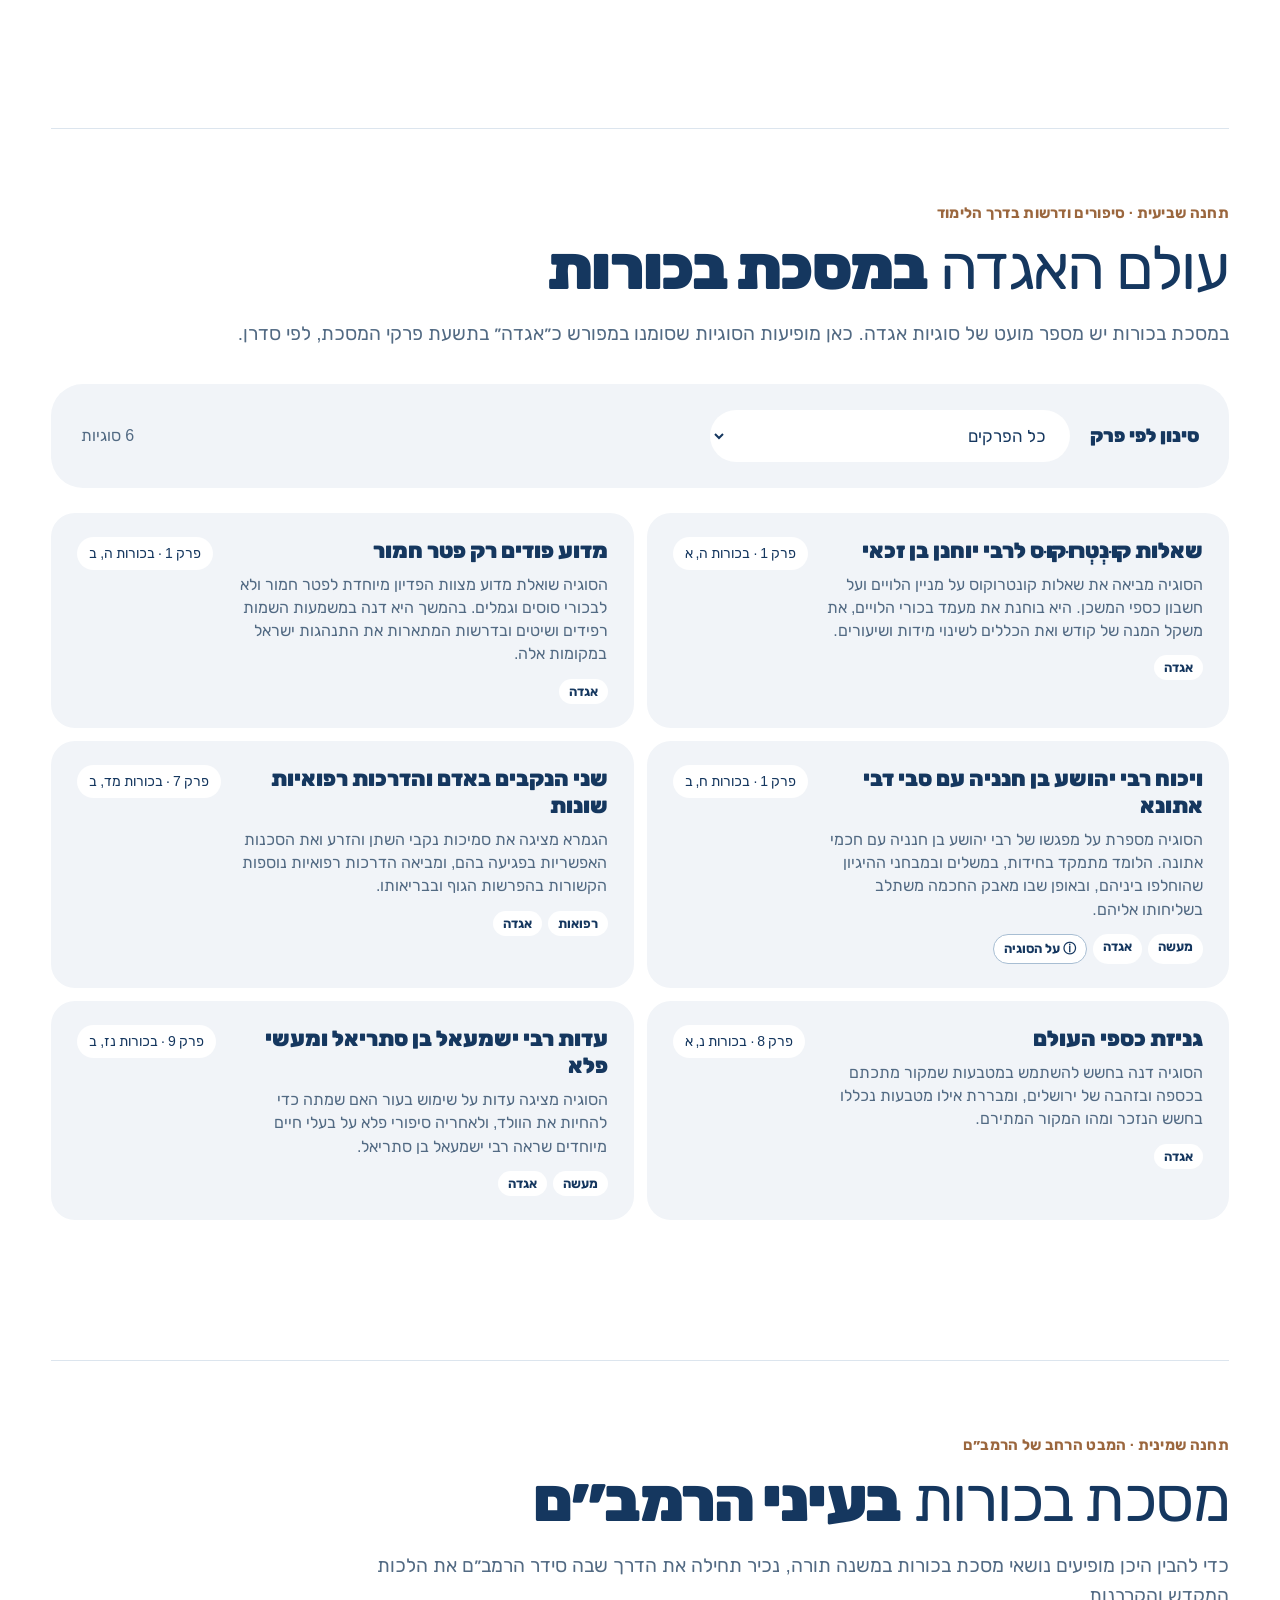
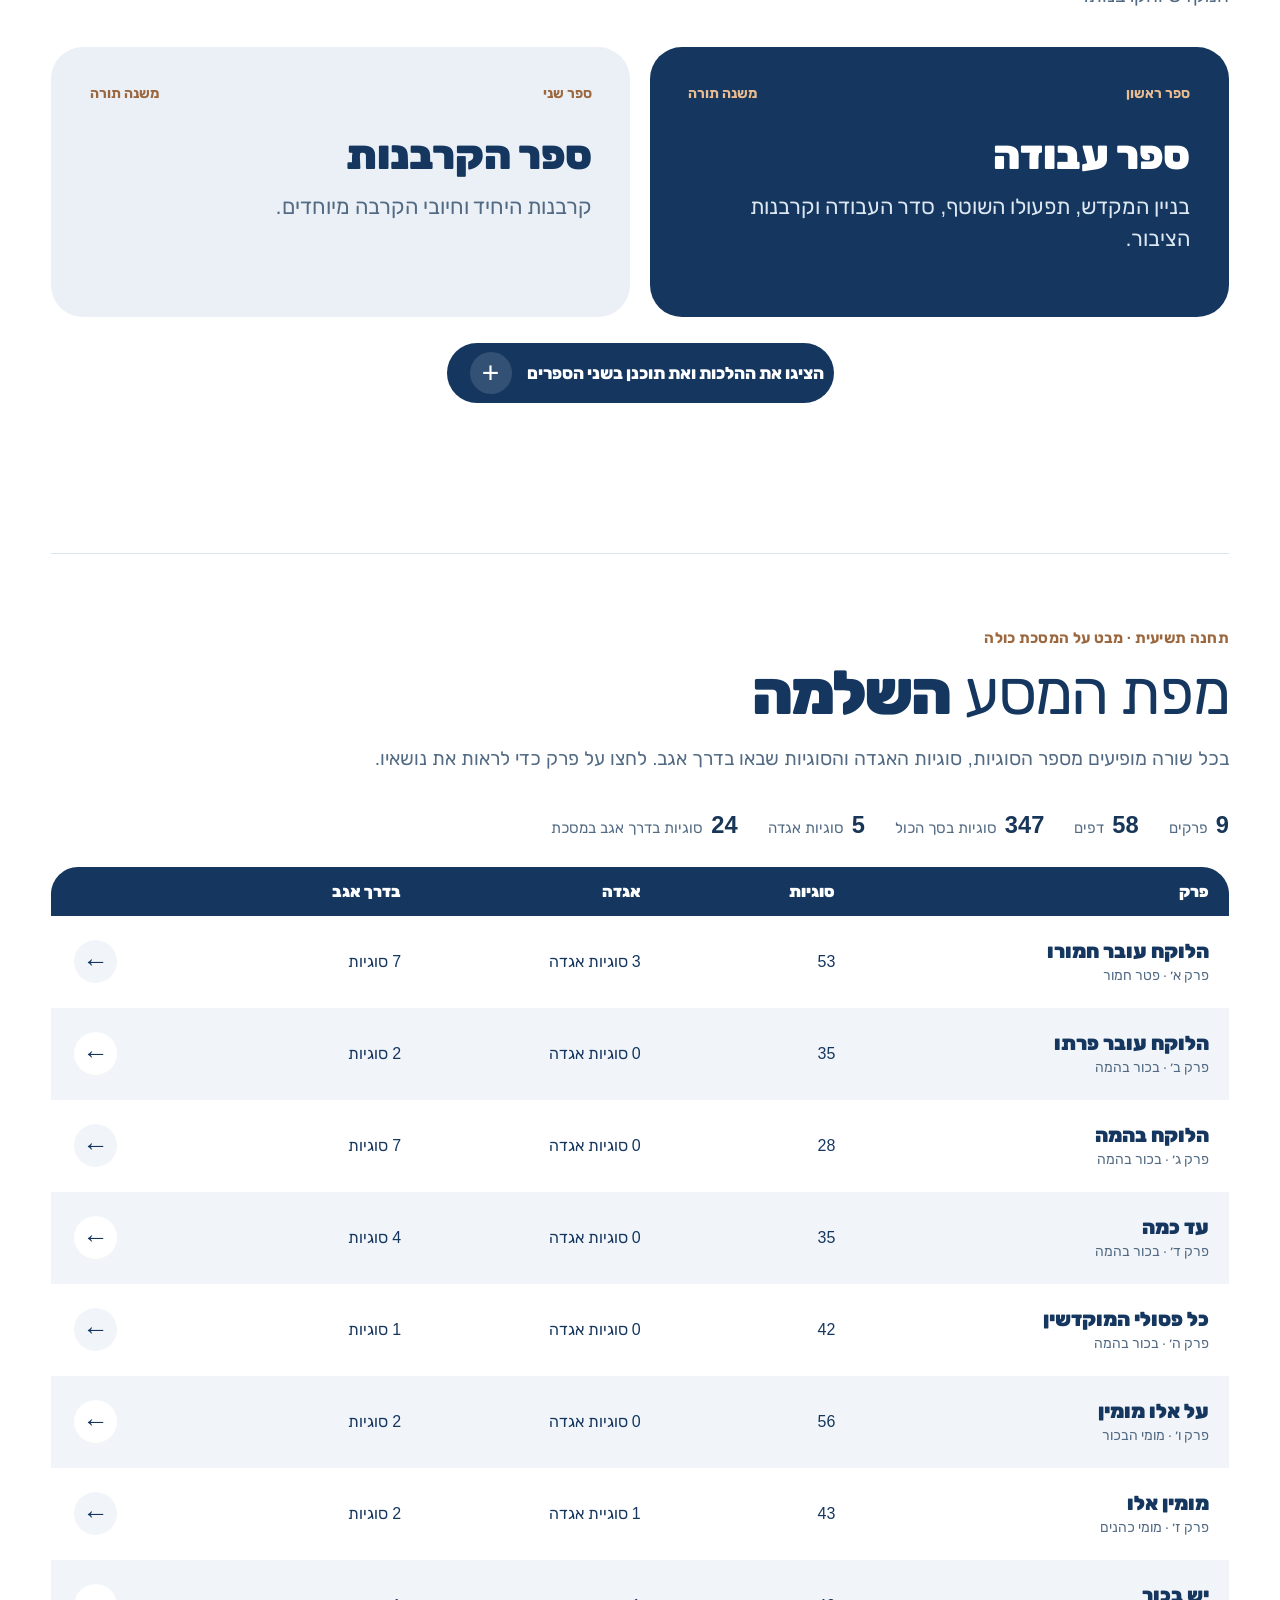
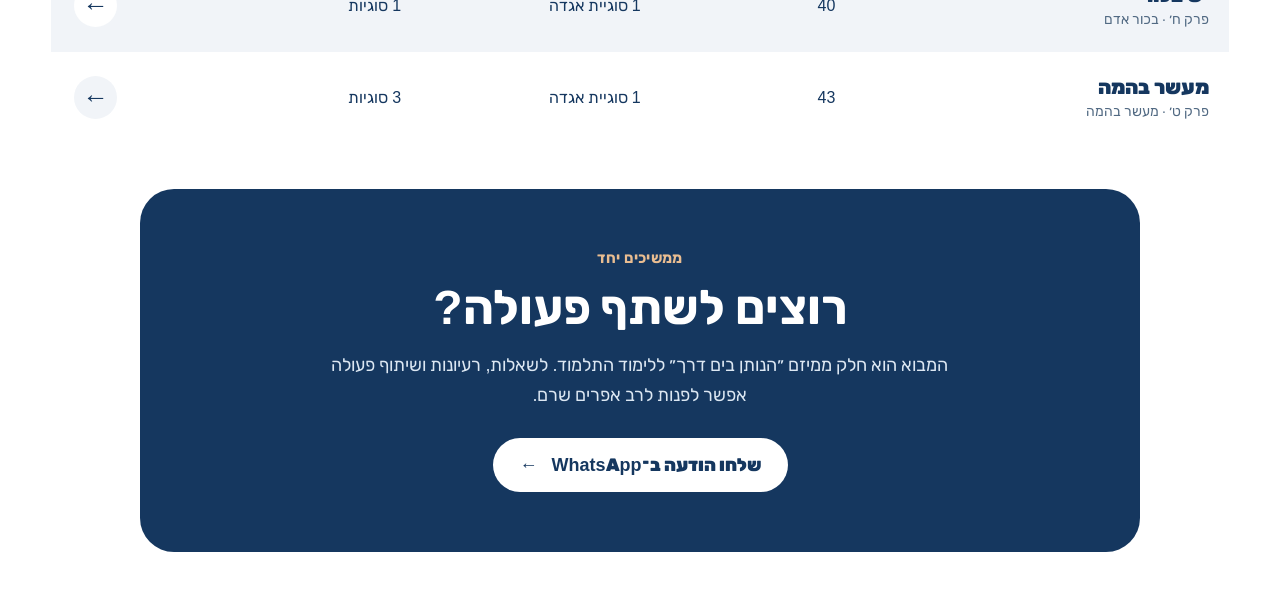
==== commit 08346945: "Serve firstborn illustration under new asset path" ====
--- a/index.html
+++ b/index.html
@@ -47,7 +47,7 @@
       <div class="topic-layout" id="topic-layout" aria-label="נושאי מסכת בכורות">
         <section class="firstborn-panel" aria-labelledby="firstborn-title">
           <div class="panel-heading"><div><p class="section-kicker">הראשון</p><h2 id="firstborn-title">שלוש צורות של בכורה</h2></div><span class="panel-count">3 נושאים</span></div>
-          <div class="firstborn-illustration"><img src="firstborn-hero.webp" width="1536" height="1024" alt="תינוק בכור עטוף בחיק הוריו, לצד עיר צעיר ועגל" fetchpriority="high" decoding="sync"></div>
+          <div class="firstborn-illustration"><img src="bekhorot-three-types.webp" width="1536" height="1024" alt="תינוק בכור עטוף בחיק הוריו, לצד עיר צעיר ועגל" fetchpriority="high" decoding="sync"></div>
           <div class="firstborn-list">
             <article class="topic-card">
               <span class="topic-symbol" aria-hidden="true">א</span>
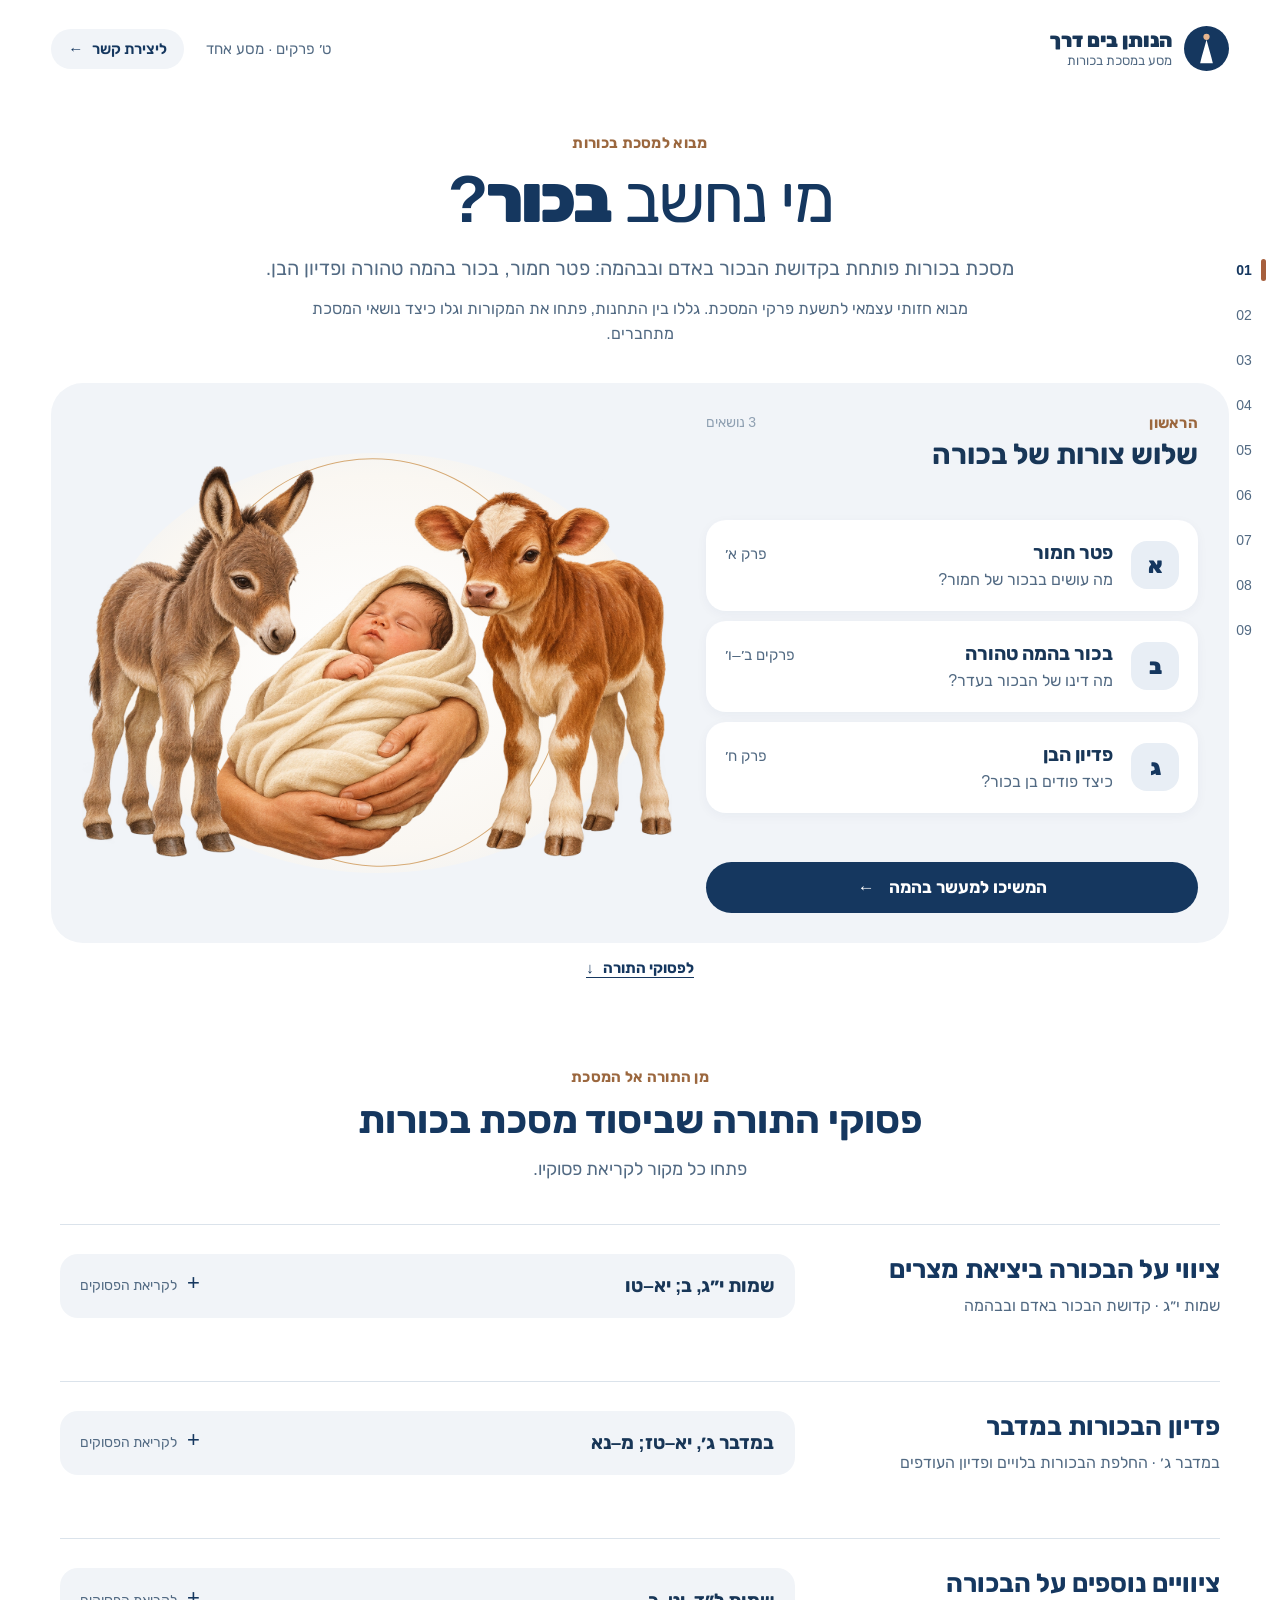
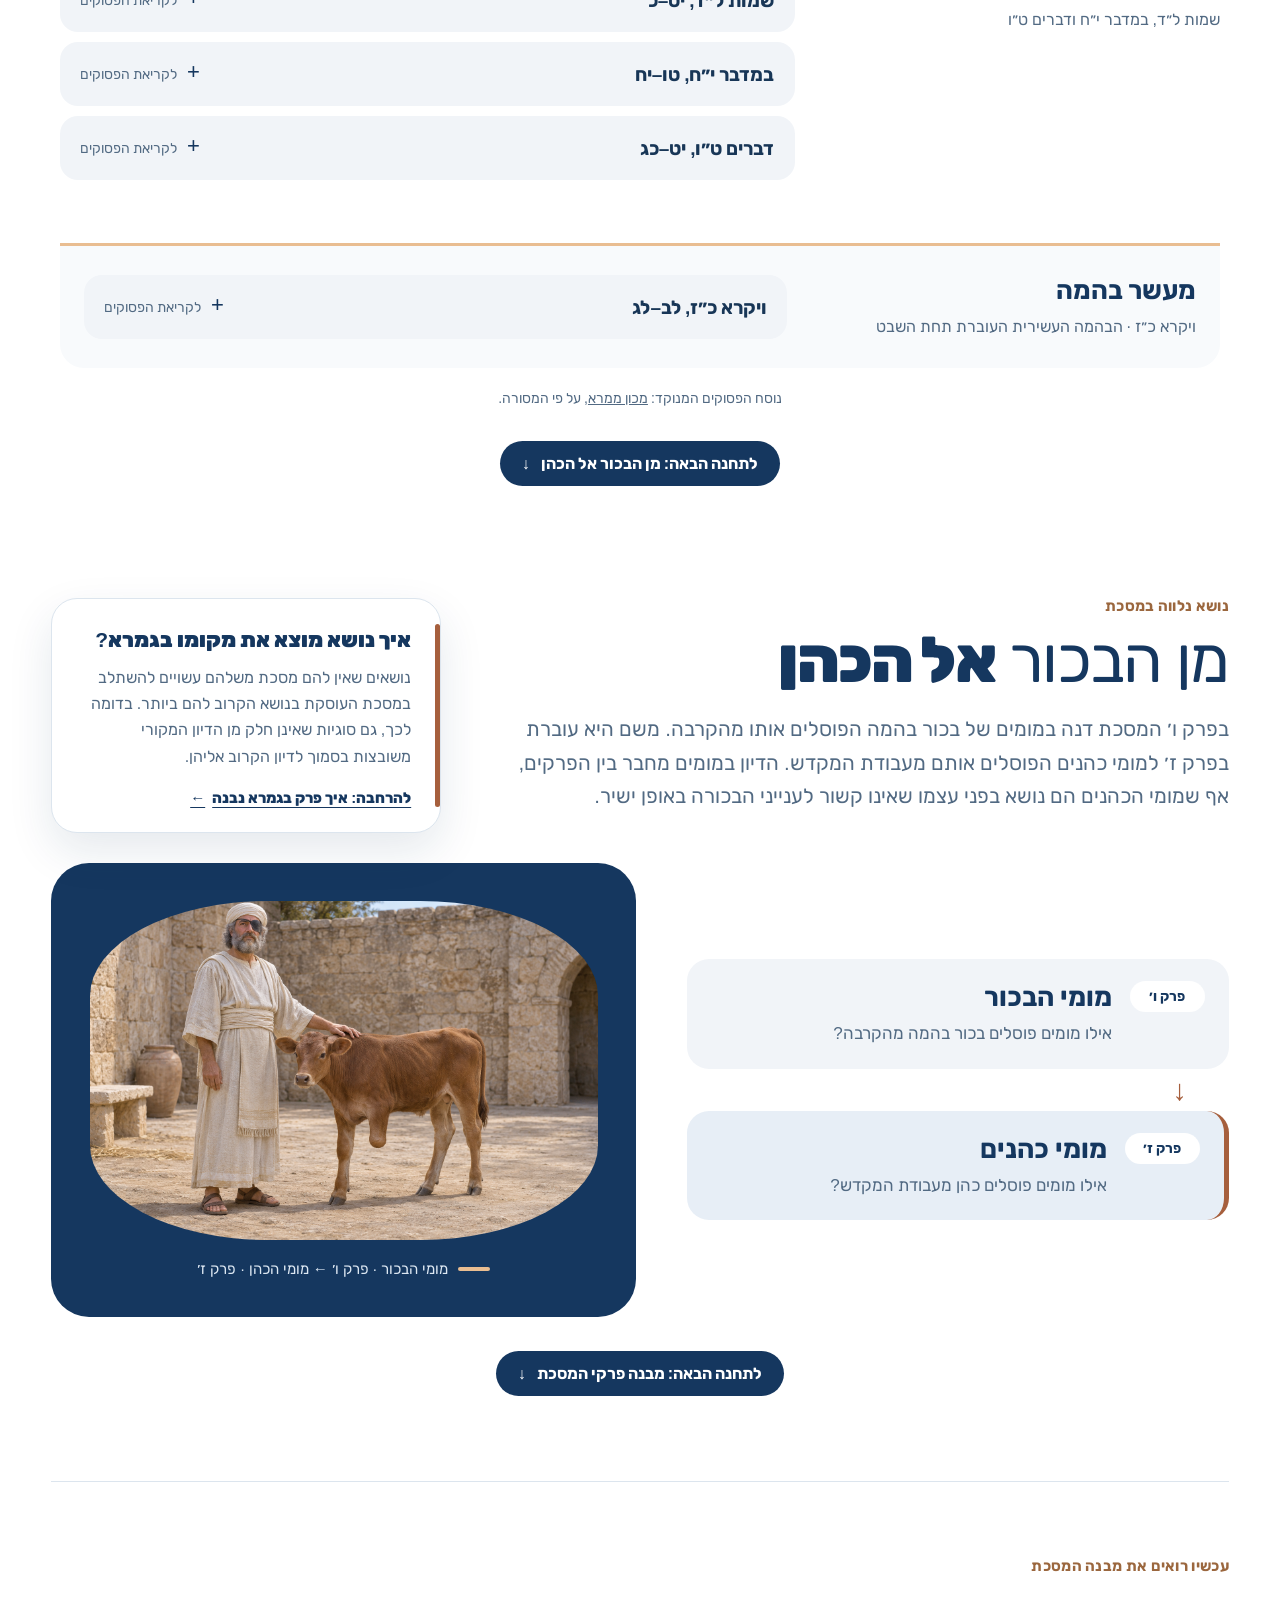
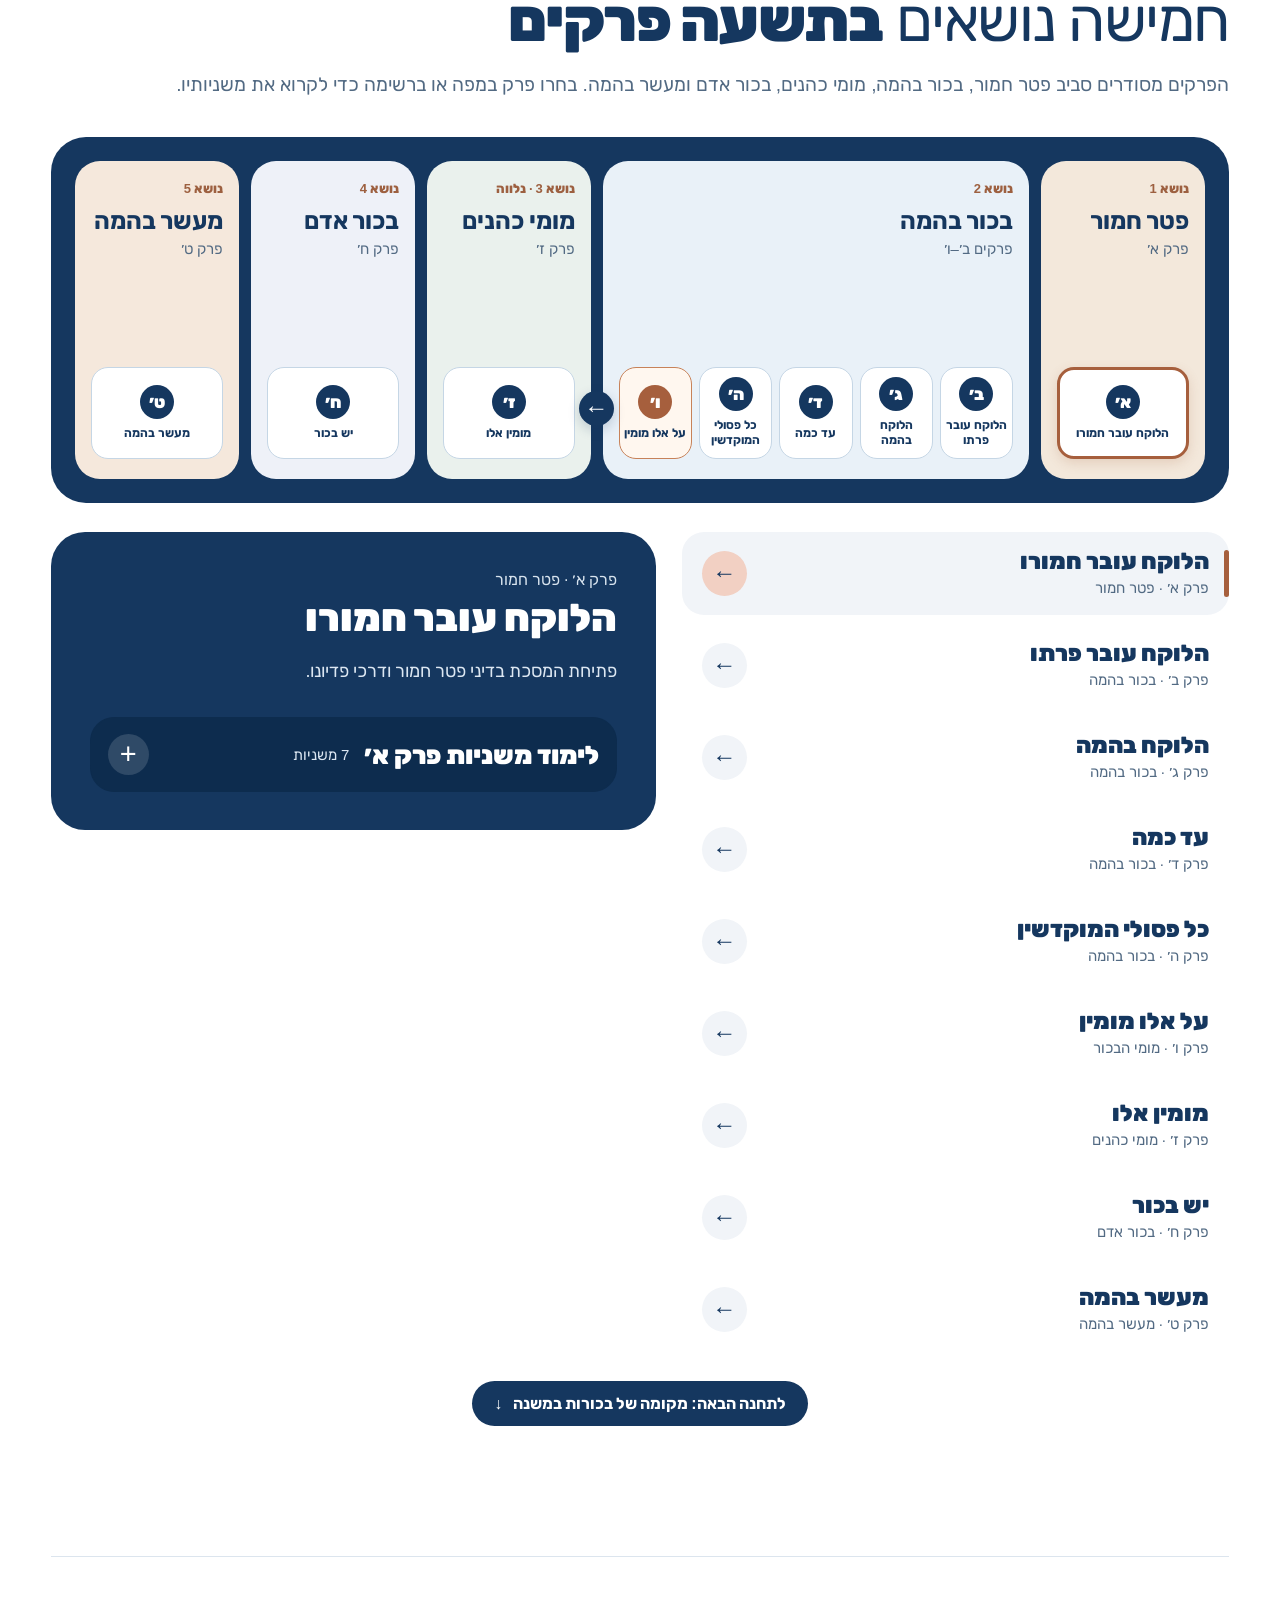
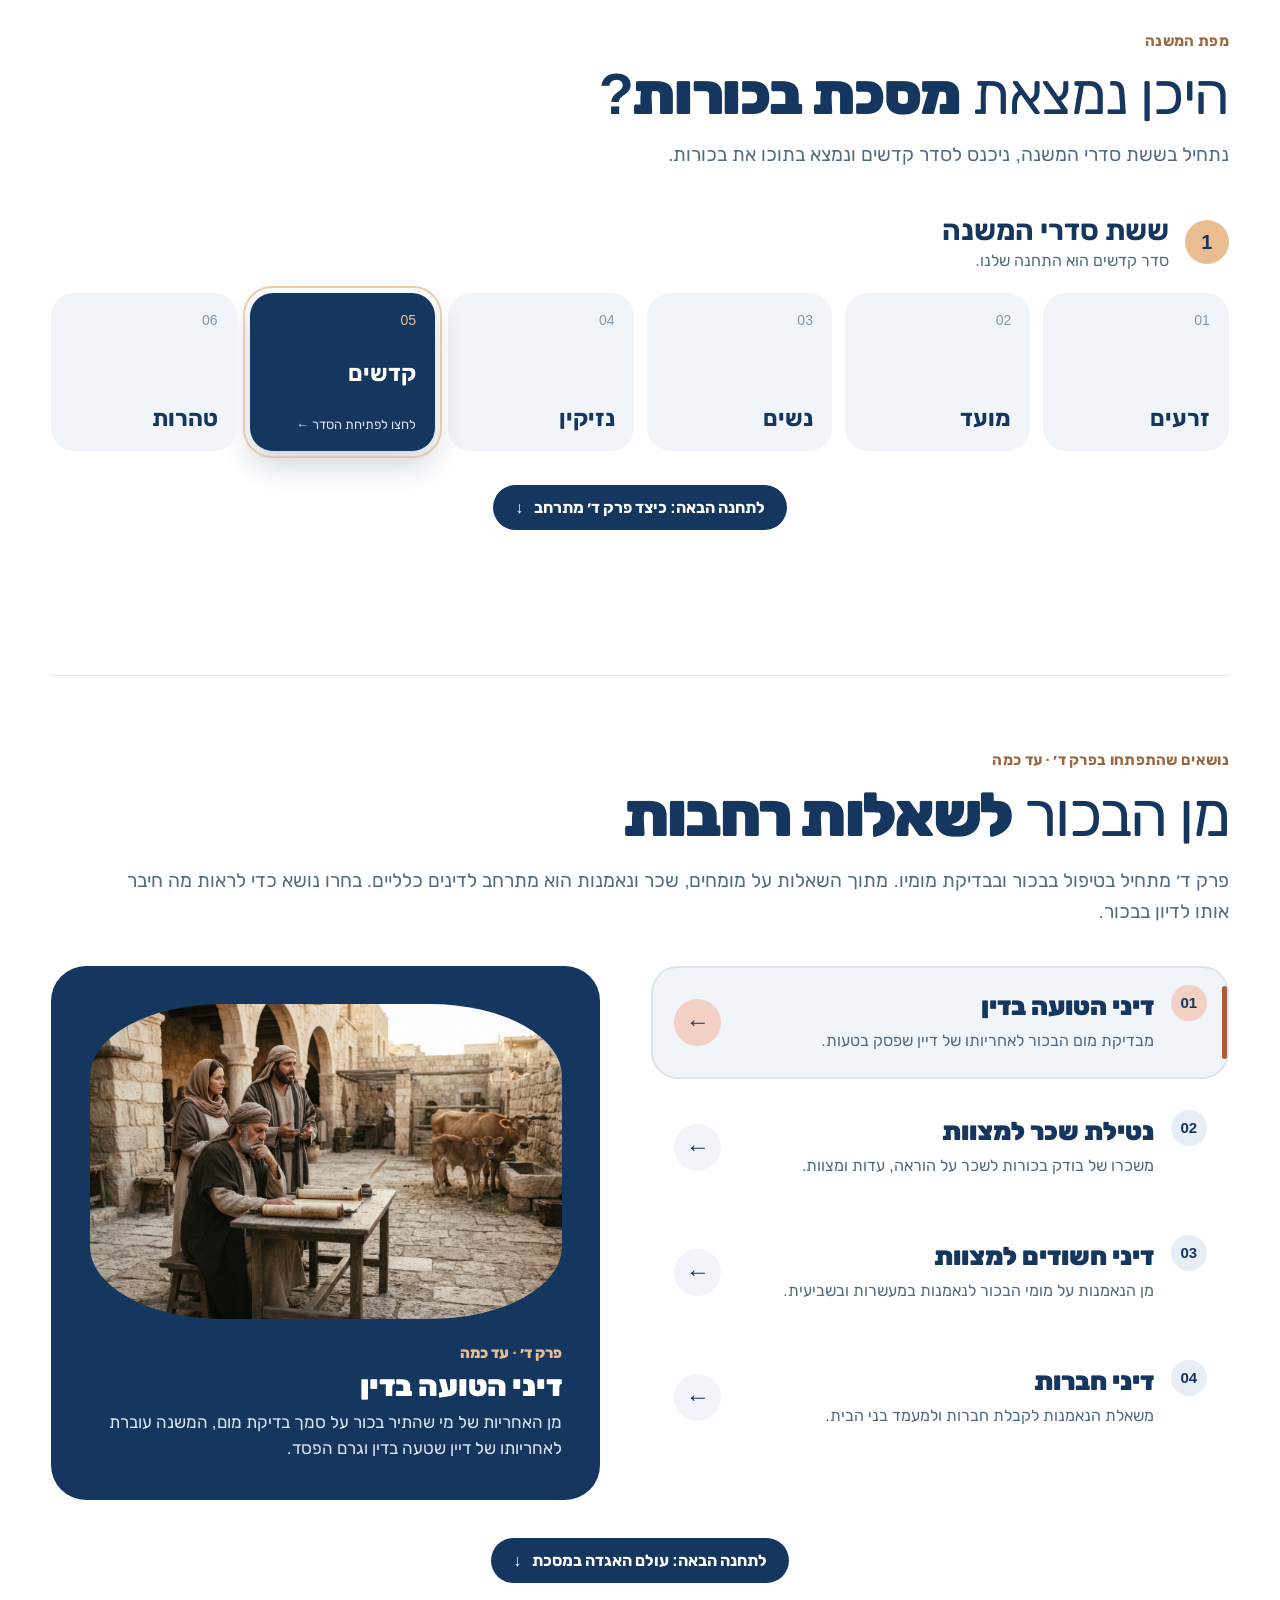
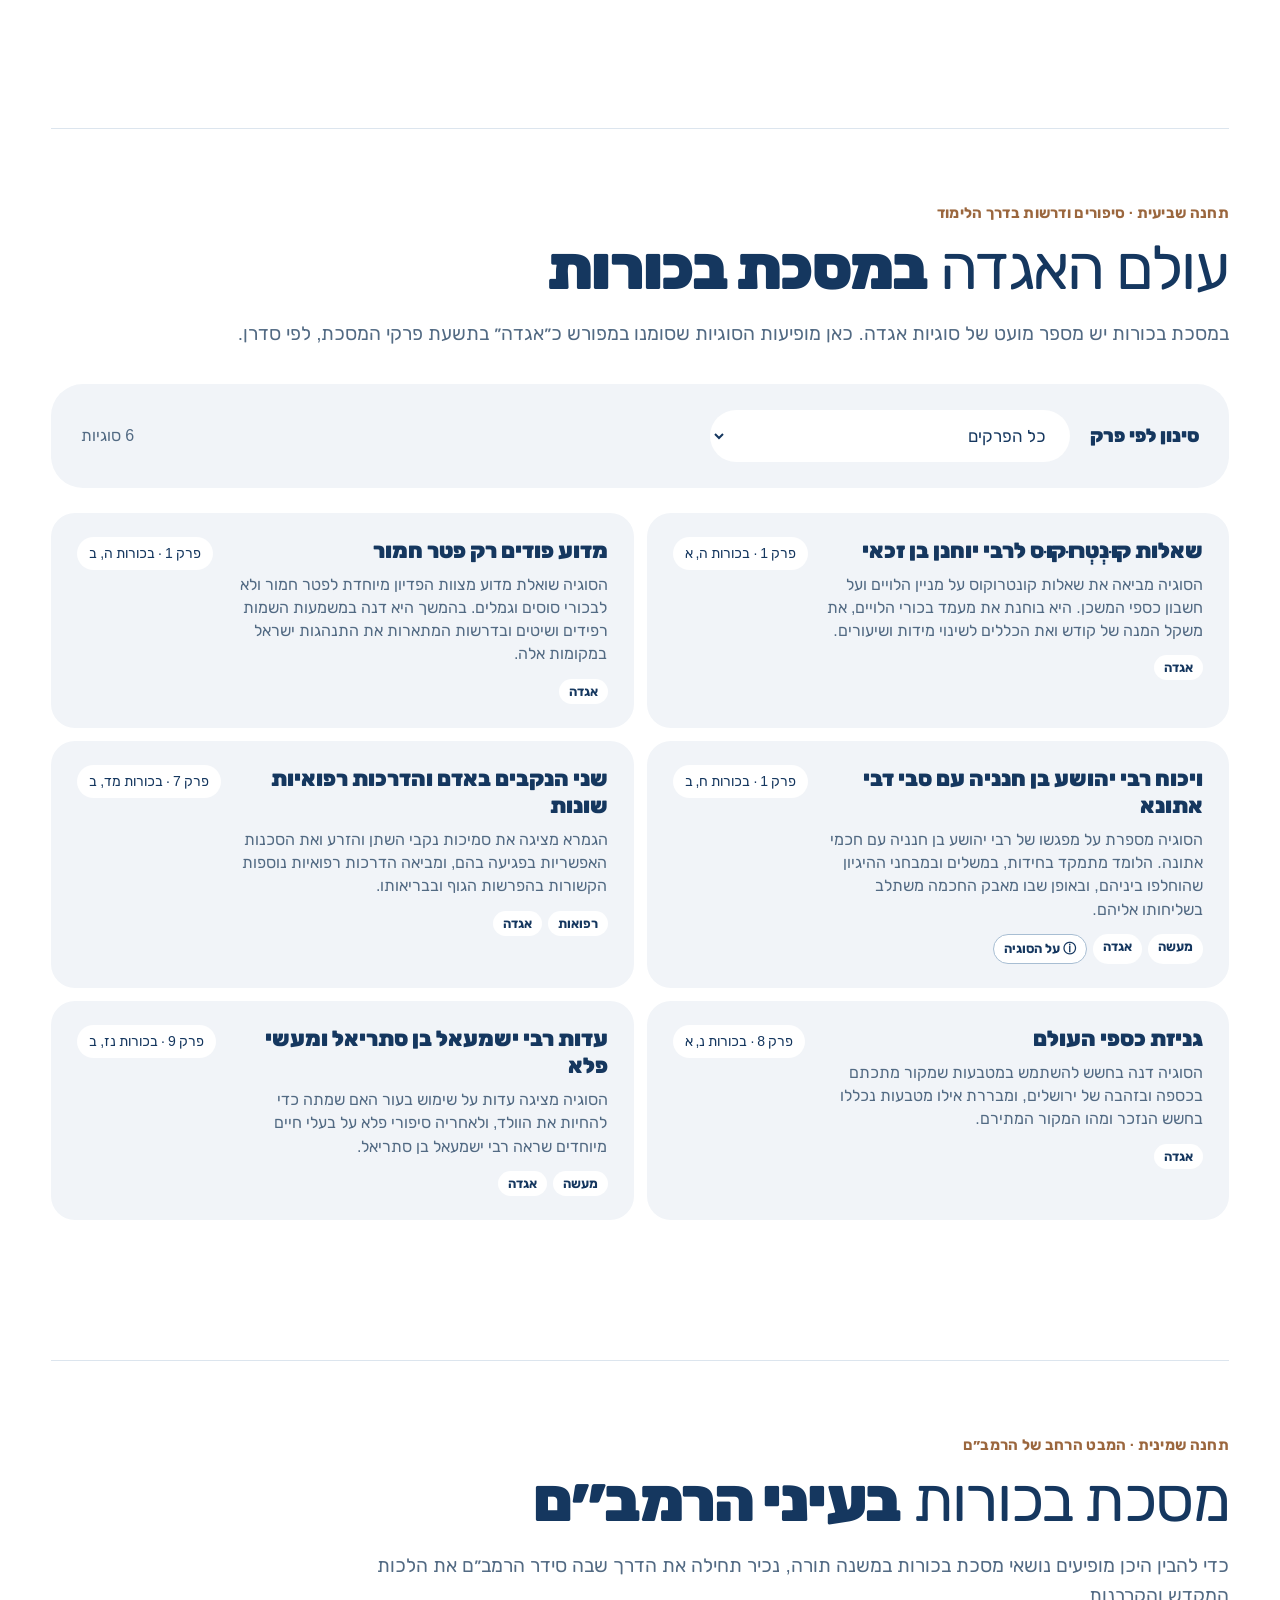
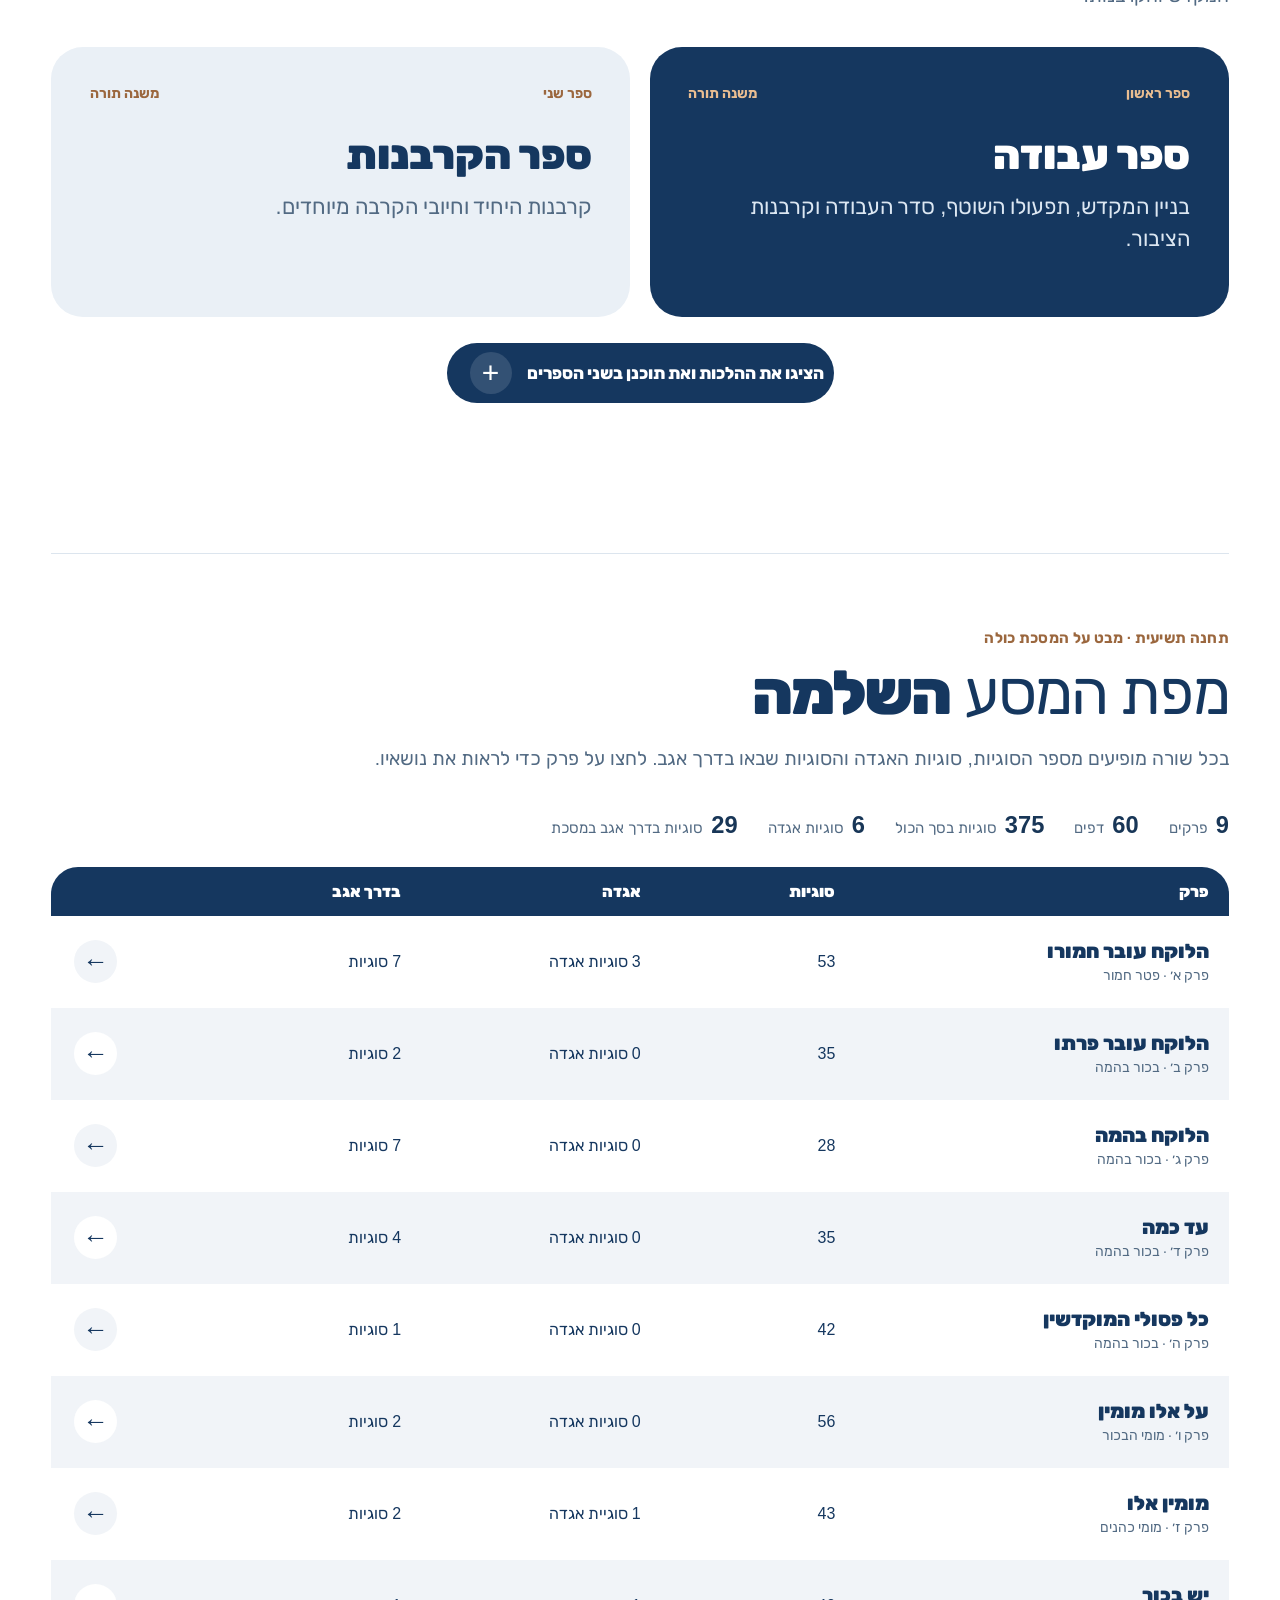
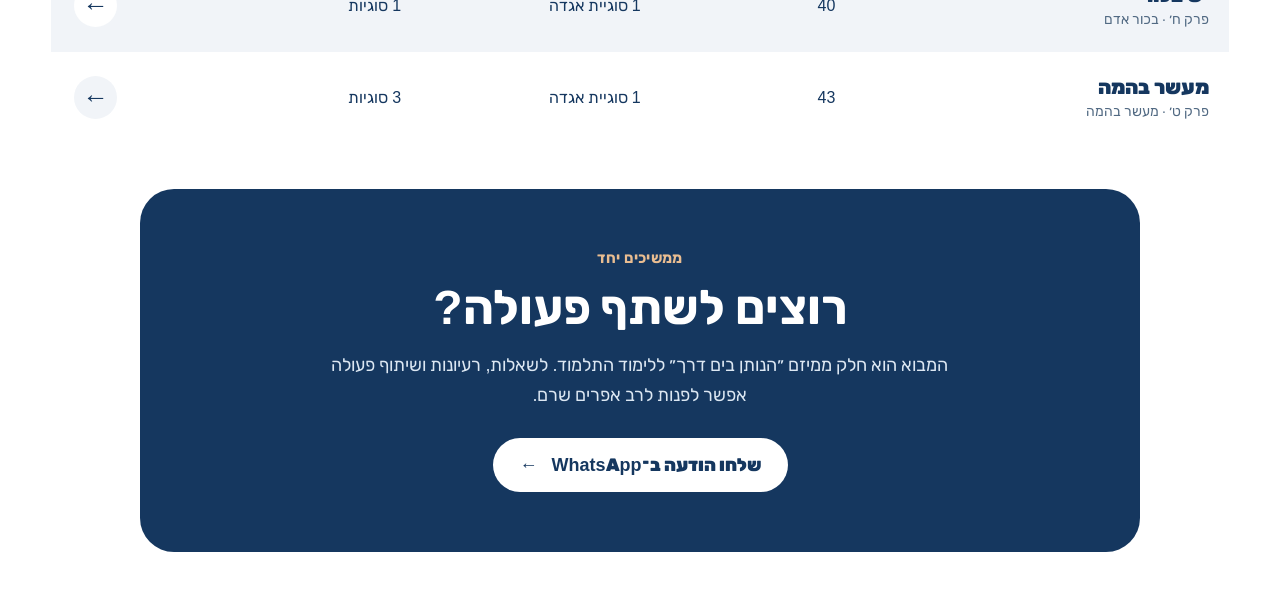
==== commit b1795ba0: "Embed firstborn image for reliable rendering" ====
--- a/index.html
+++ b/index.html
@@ -47,7 +47,7 @@
       <div class="topic-layout" id="topic-layout" aria-label="נושאי מסכת בכורות">
         <section class="firstborn-panel" aria-labelledby="firstborn-title">
           <div class="panel-heading"><div><p class="section-kicker">הראשון</p><h2 id="firstborn-title">שלוש צורות של בכורה</h2></div><span class="panel-count">3 נושאים</span></div>
-          <div class="firstborn-illustration"><img src="bekhorot-three-types.webp" width="1536" height="1024" alt="תינוק בכור עטוף בחיק הוריו, לצד עיר צעיר ועגל" fetchpriority="high" decoding="sync"></div>
+          <div class="firstborn-illustration"><img id="firstborn-hero-image" src="[data-uri]" width="1536" height="1024" alt="תינוק בכור עטוף בחיק הוריו, לצד עיר צעיר ועגל" decoding="sync"></div>
           <div class="firstborn-list">
             <article class="topic-card">
               <span class="topic-symbol" aria-hidden="true">א</span>
@@ -385,6 +385,7 @@
       </section>
     </main>
   </div>
+  <script src="firstborn-inline.js"></script>
   <script src="verses-data.js"></script>
   <script src="render-verses.js"></script>
   <script src="stages.js"></script>
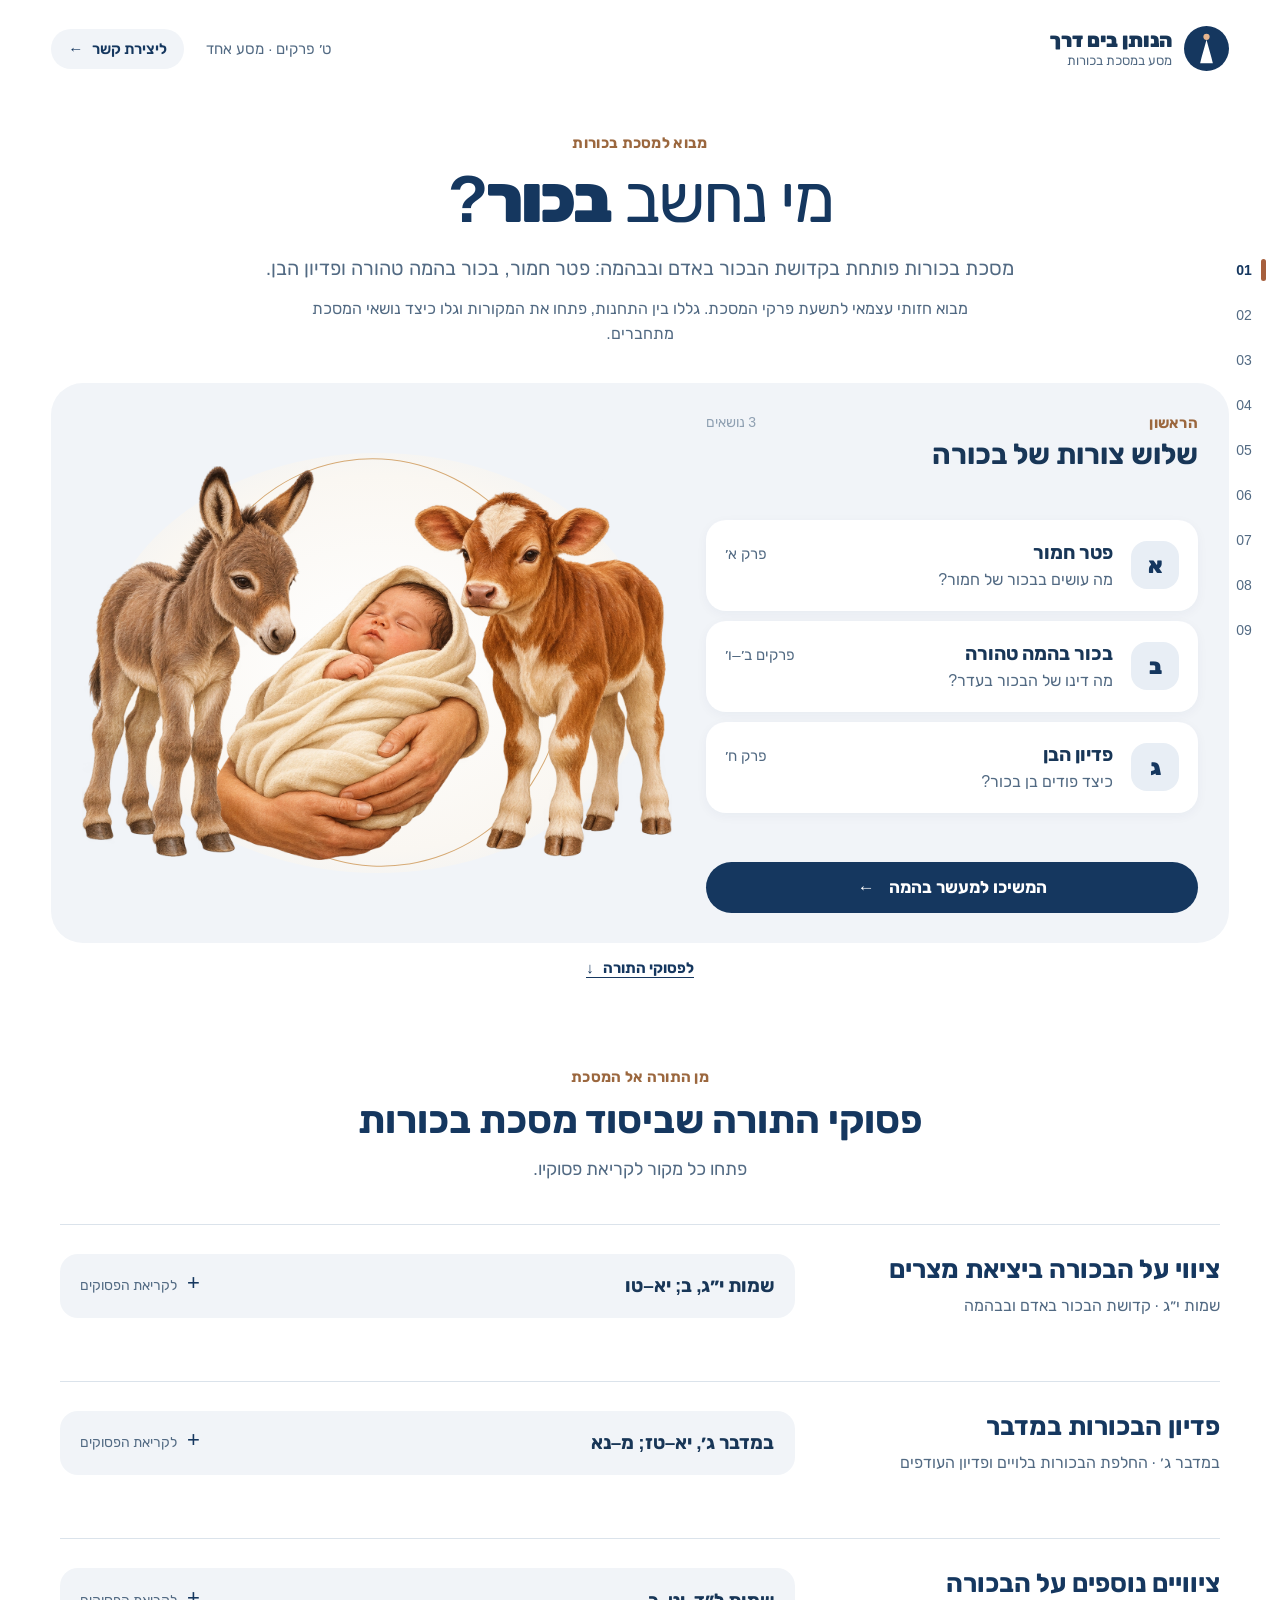
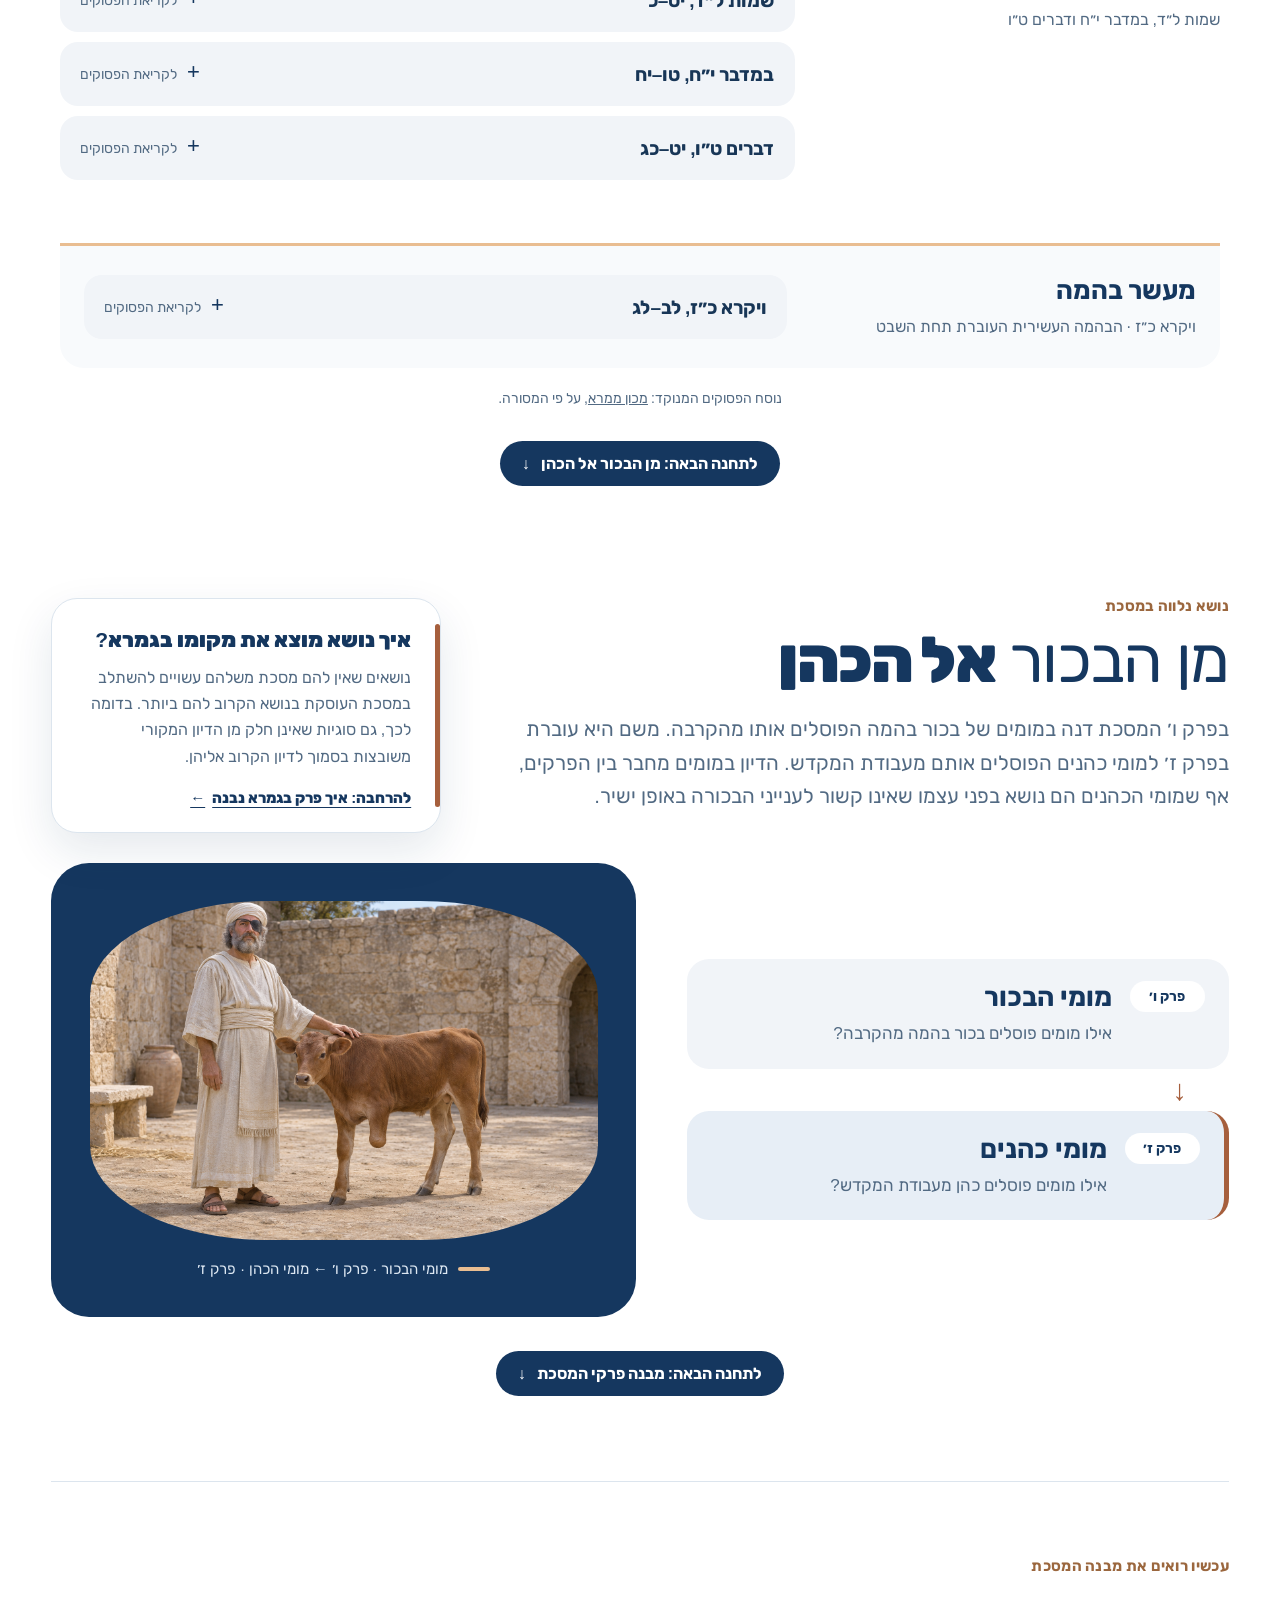
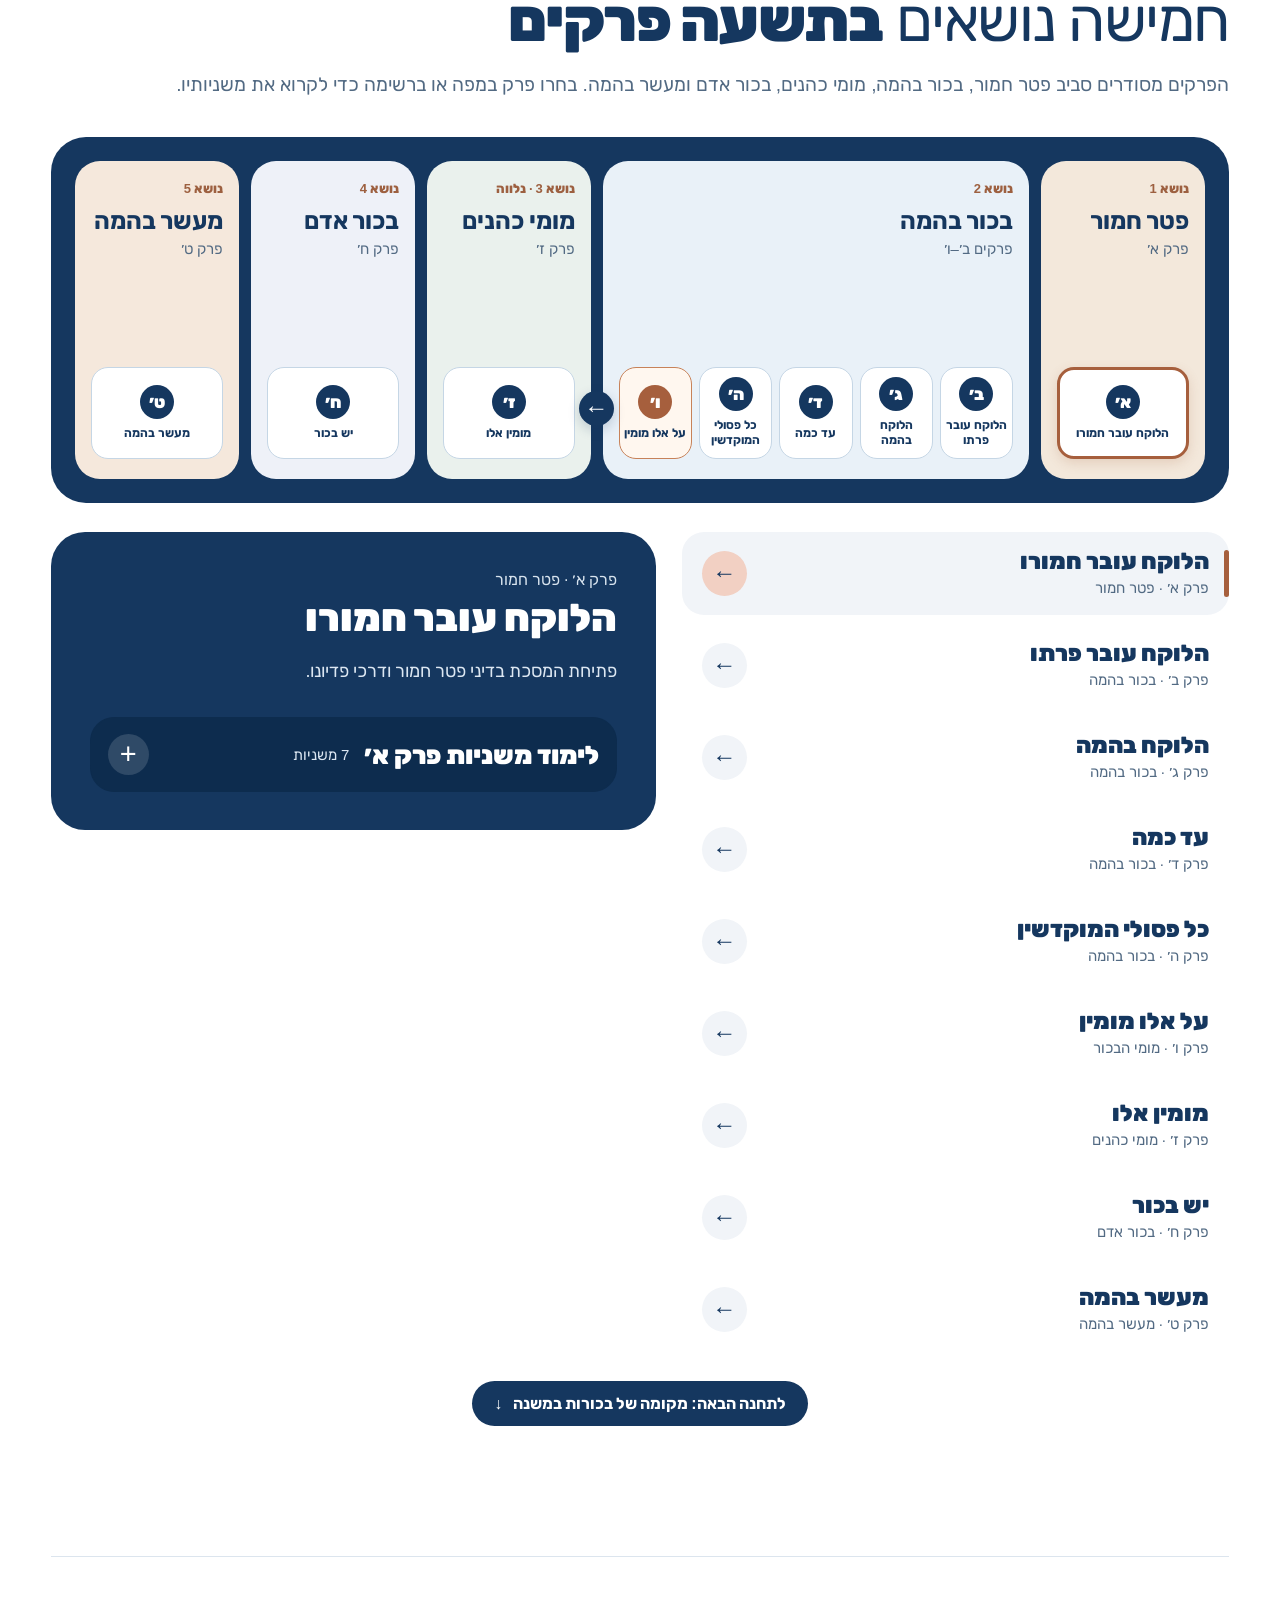
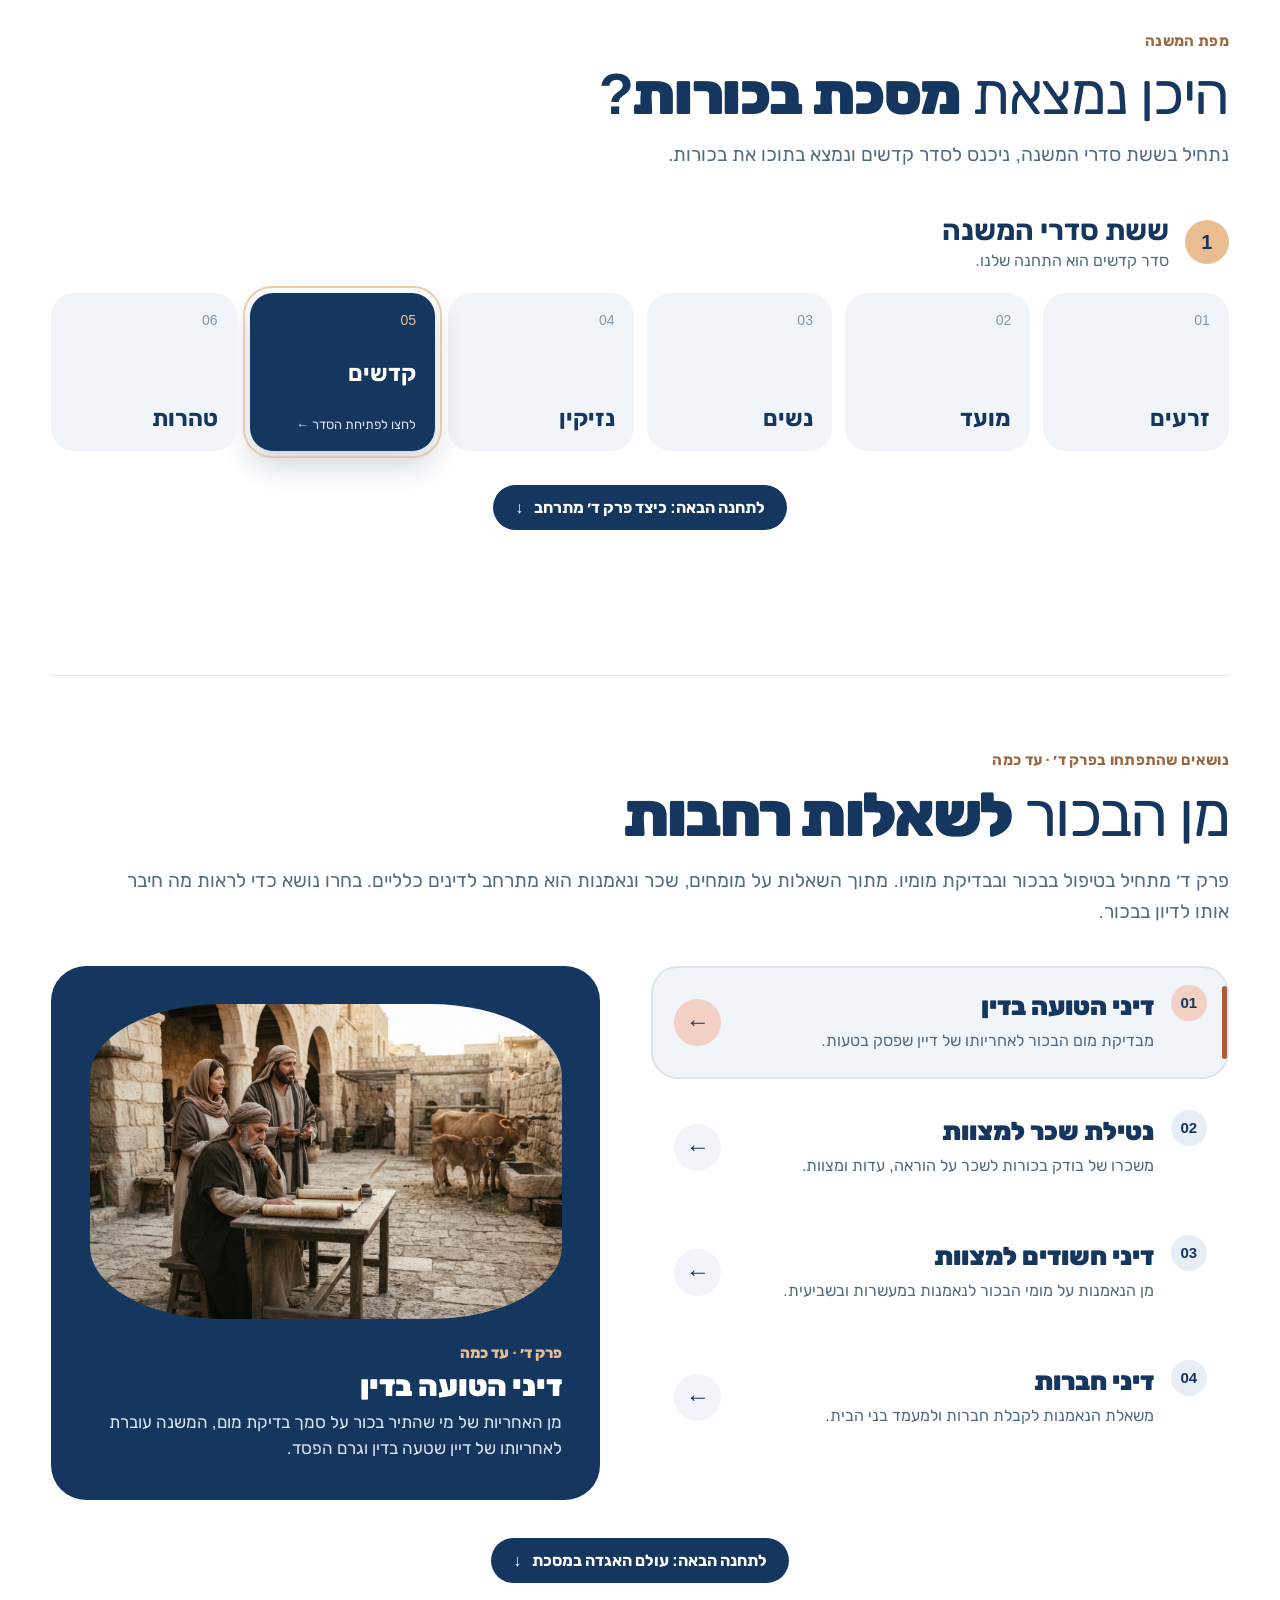
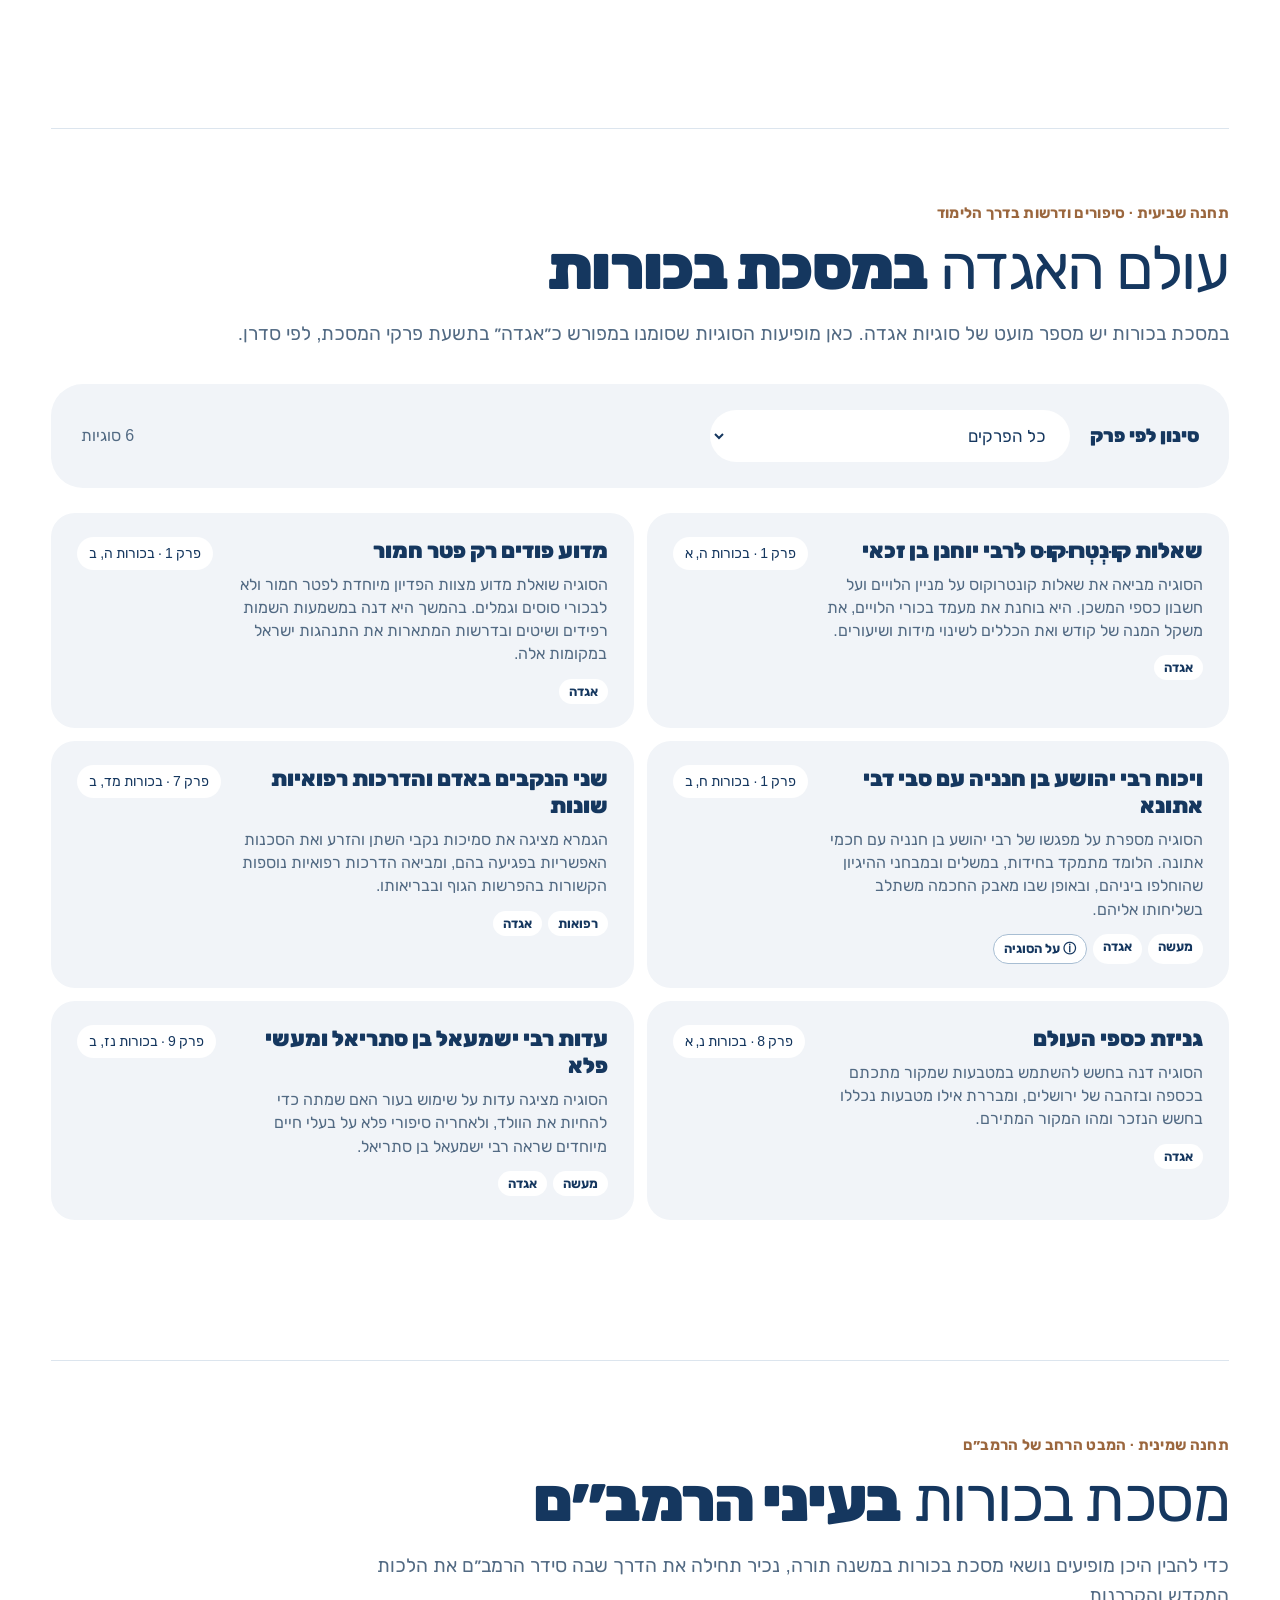
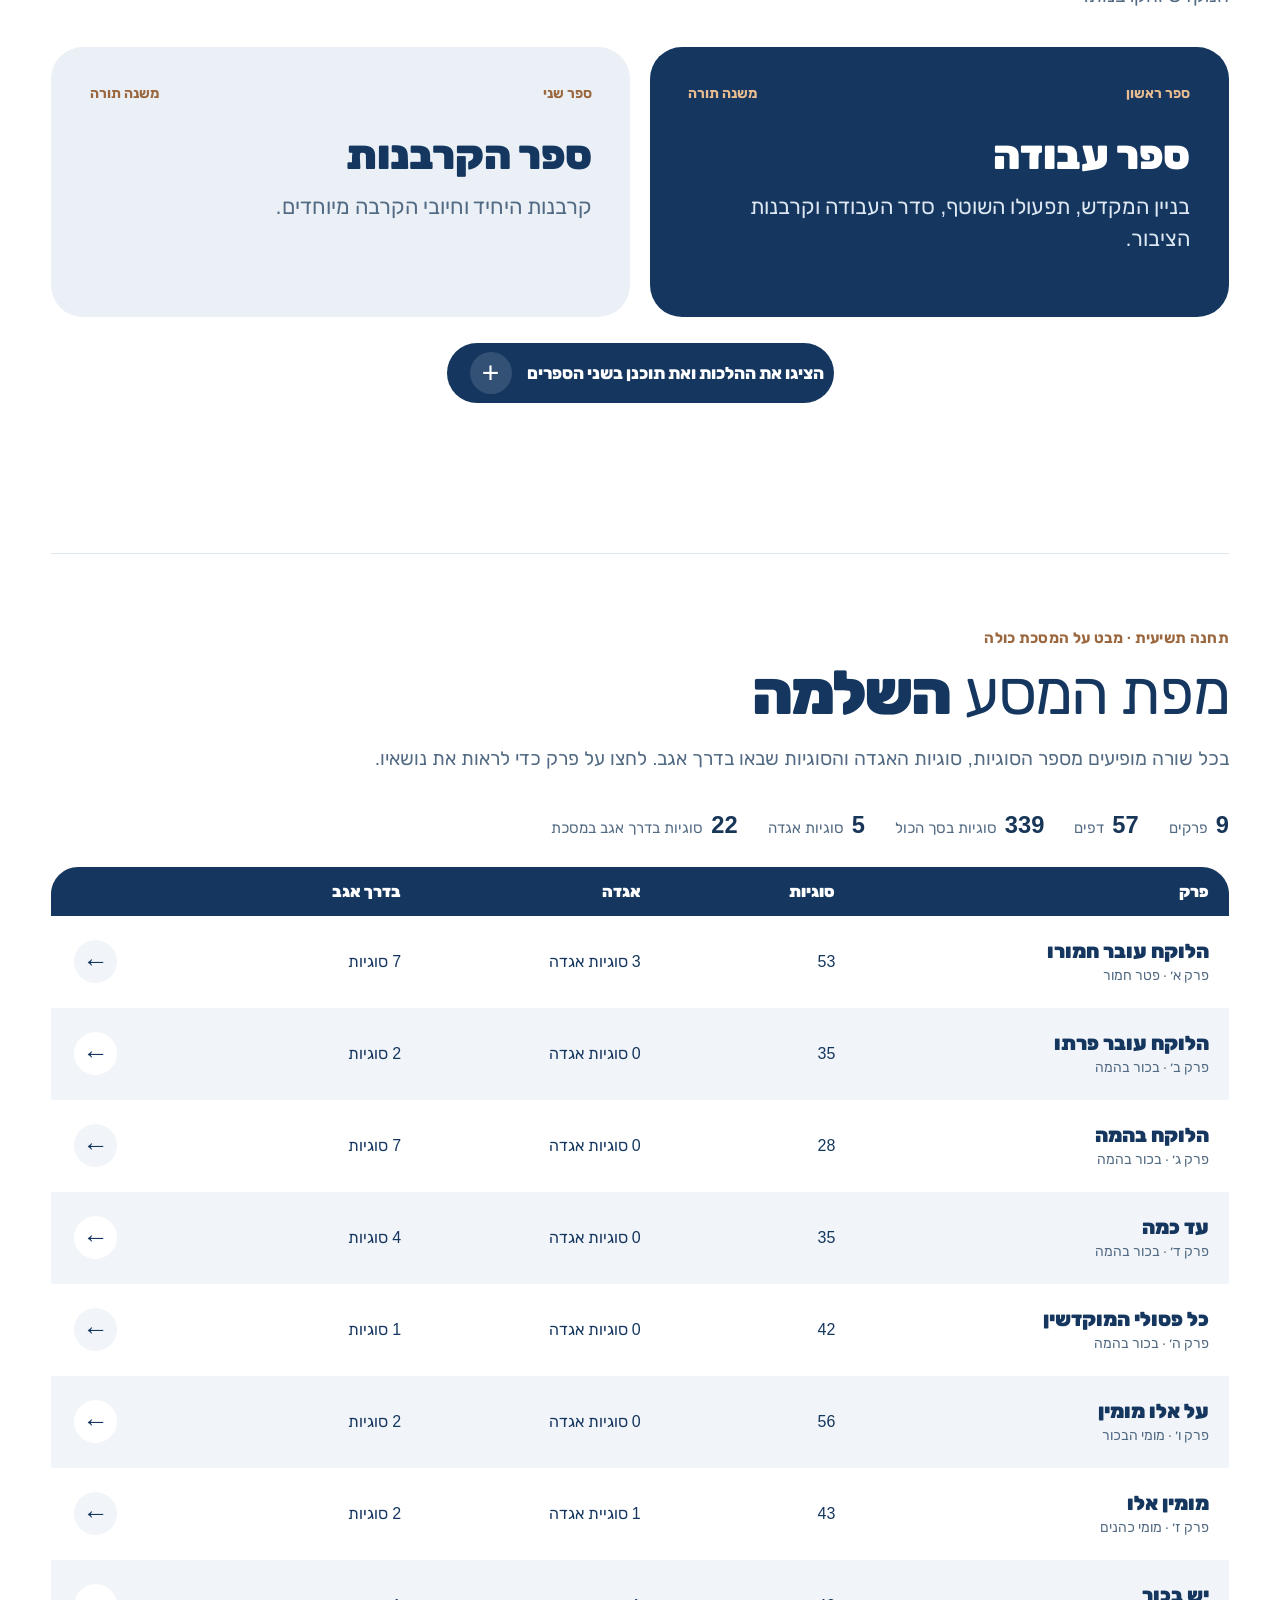
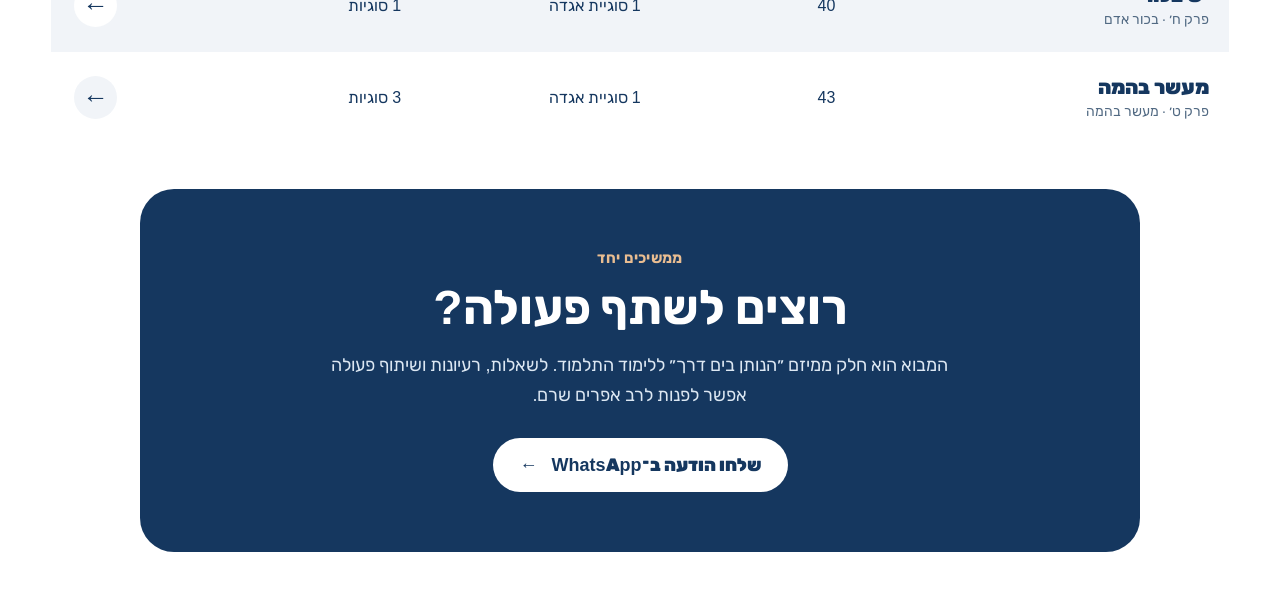
==== commit 0d923338: "Inline firstborn opening illustration" ====
--- a/index.html
+++ b/index.html
@@ -47,7 +47,7 @@
       <div class="topic-layout" id="topic-layout" aria-label="נושאי מסכת בכורות">
         <section class="firstborn-panel" aria-labelledby="firstborn-title">
           <div class="panel-heading"><div><p class="section-kicker">הראשון</p><h2 id="firstborn-title">שלוש צורות של בכורה</h2></div><span class="panel-count">3 נושאים</span></div>
-          <div class="firstborn-illustration"><img id="firstborn-hero-image" src="[data-uri]" width="1536" height="1024" alt="תינוק בכור עטוף בחיק הוריו, לצד עיר צעיר ועגל" decoding="sync"></div>
+          <div class="firstborn-illustration"><img id="firstborn-hero-image" src="[data-uri]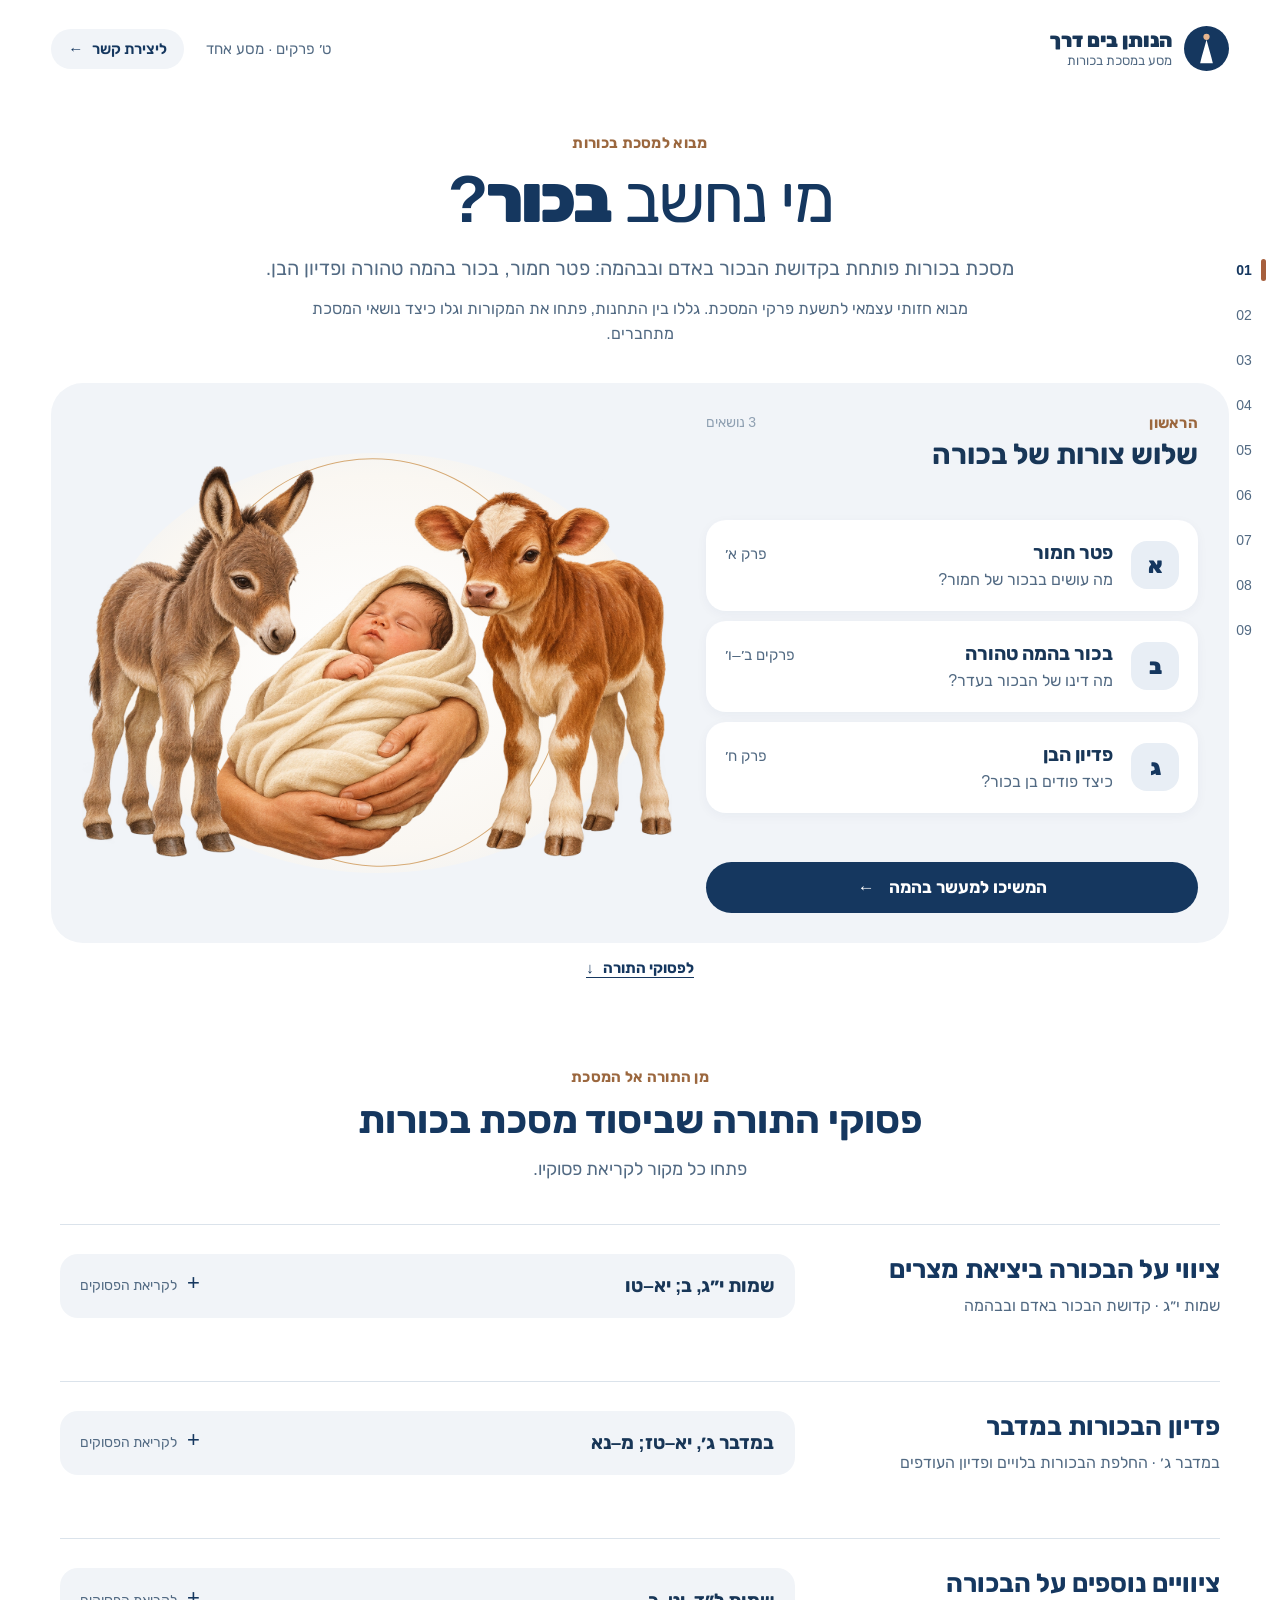
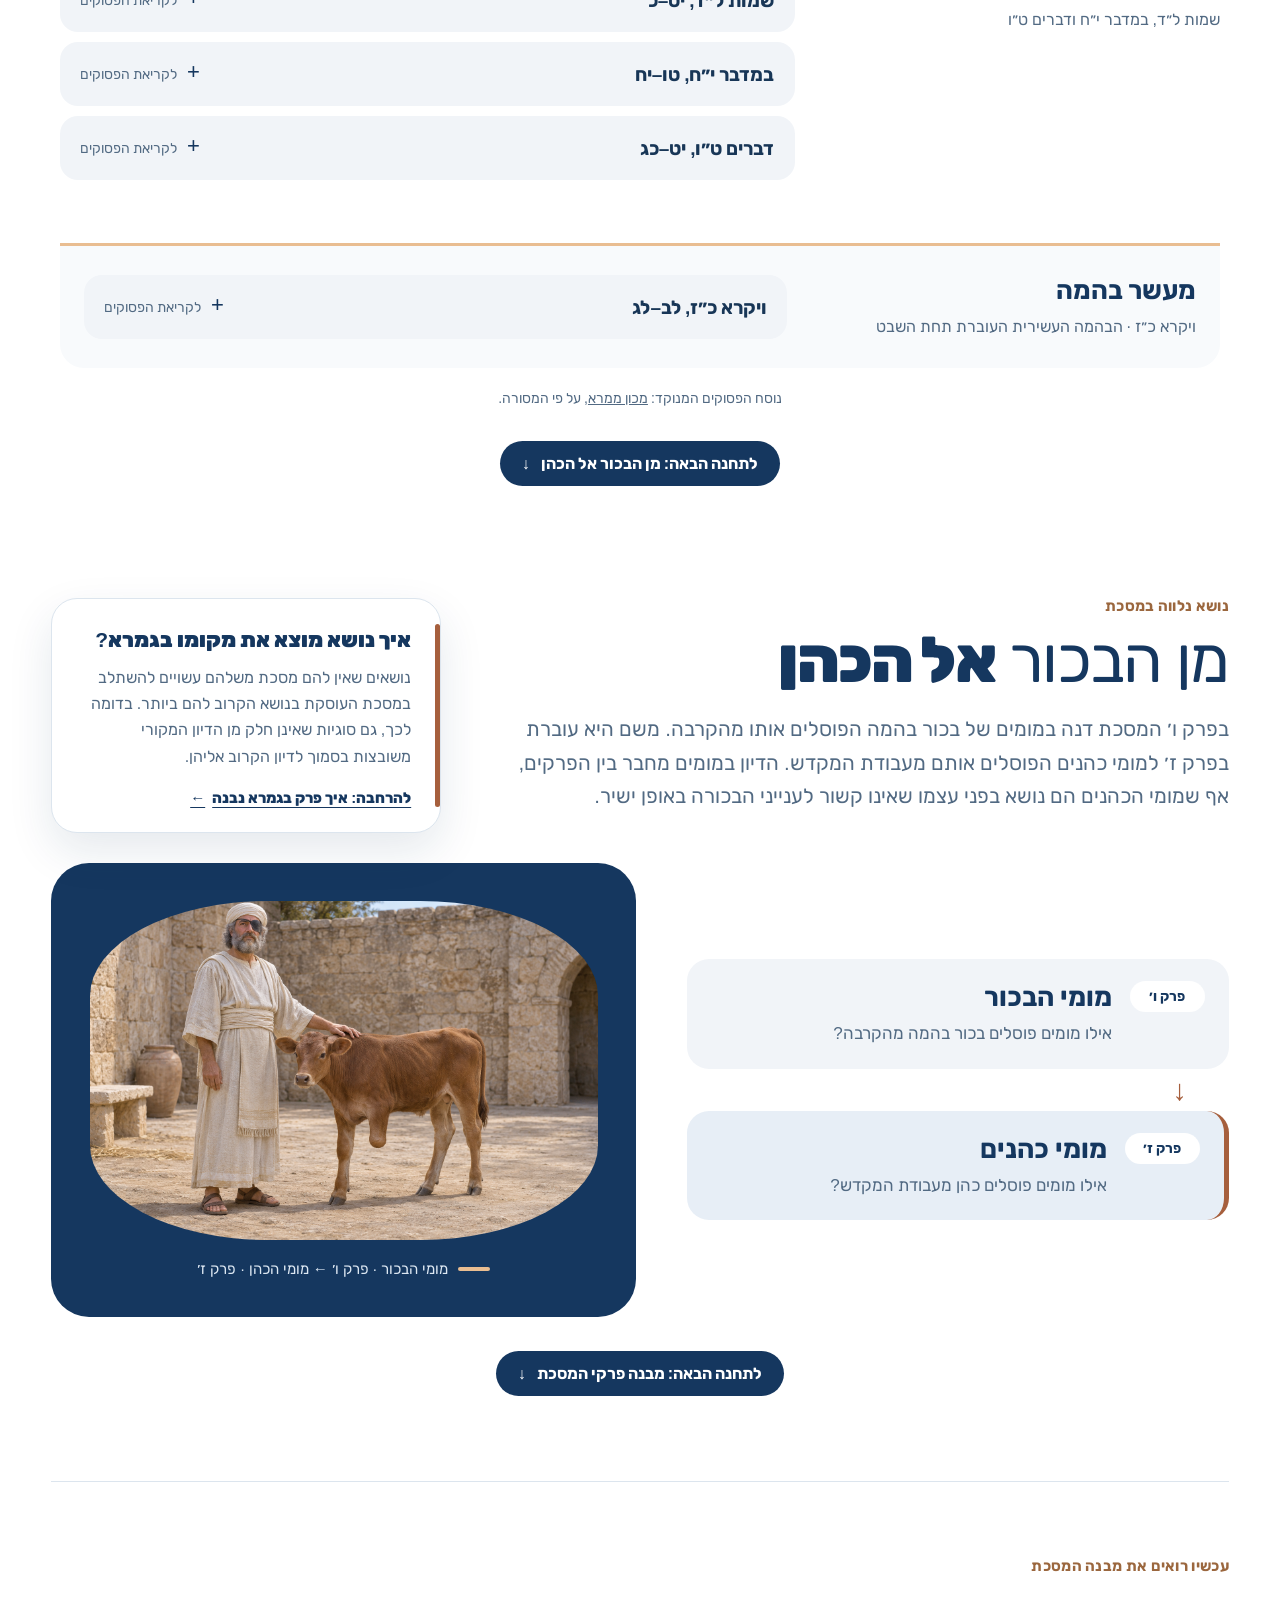
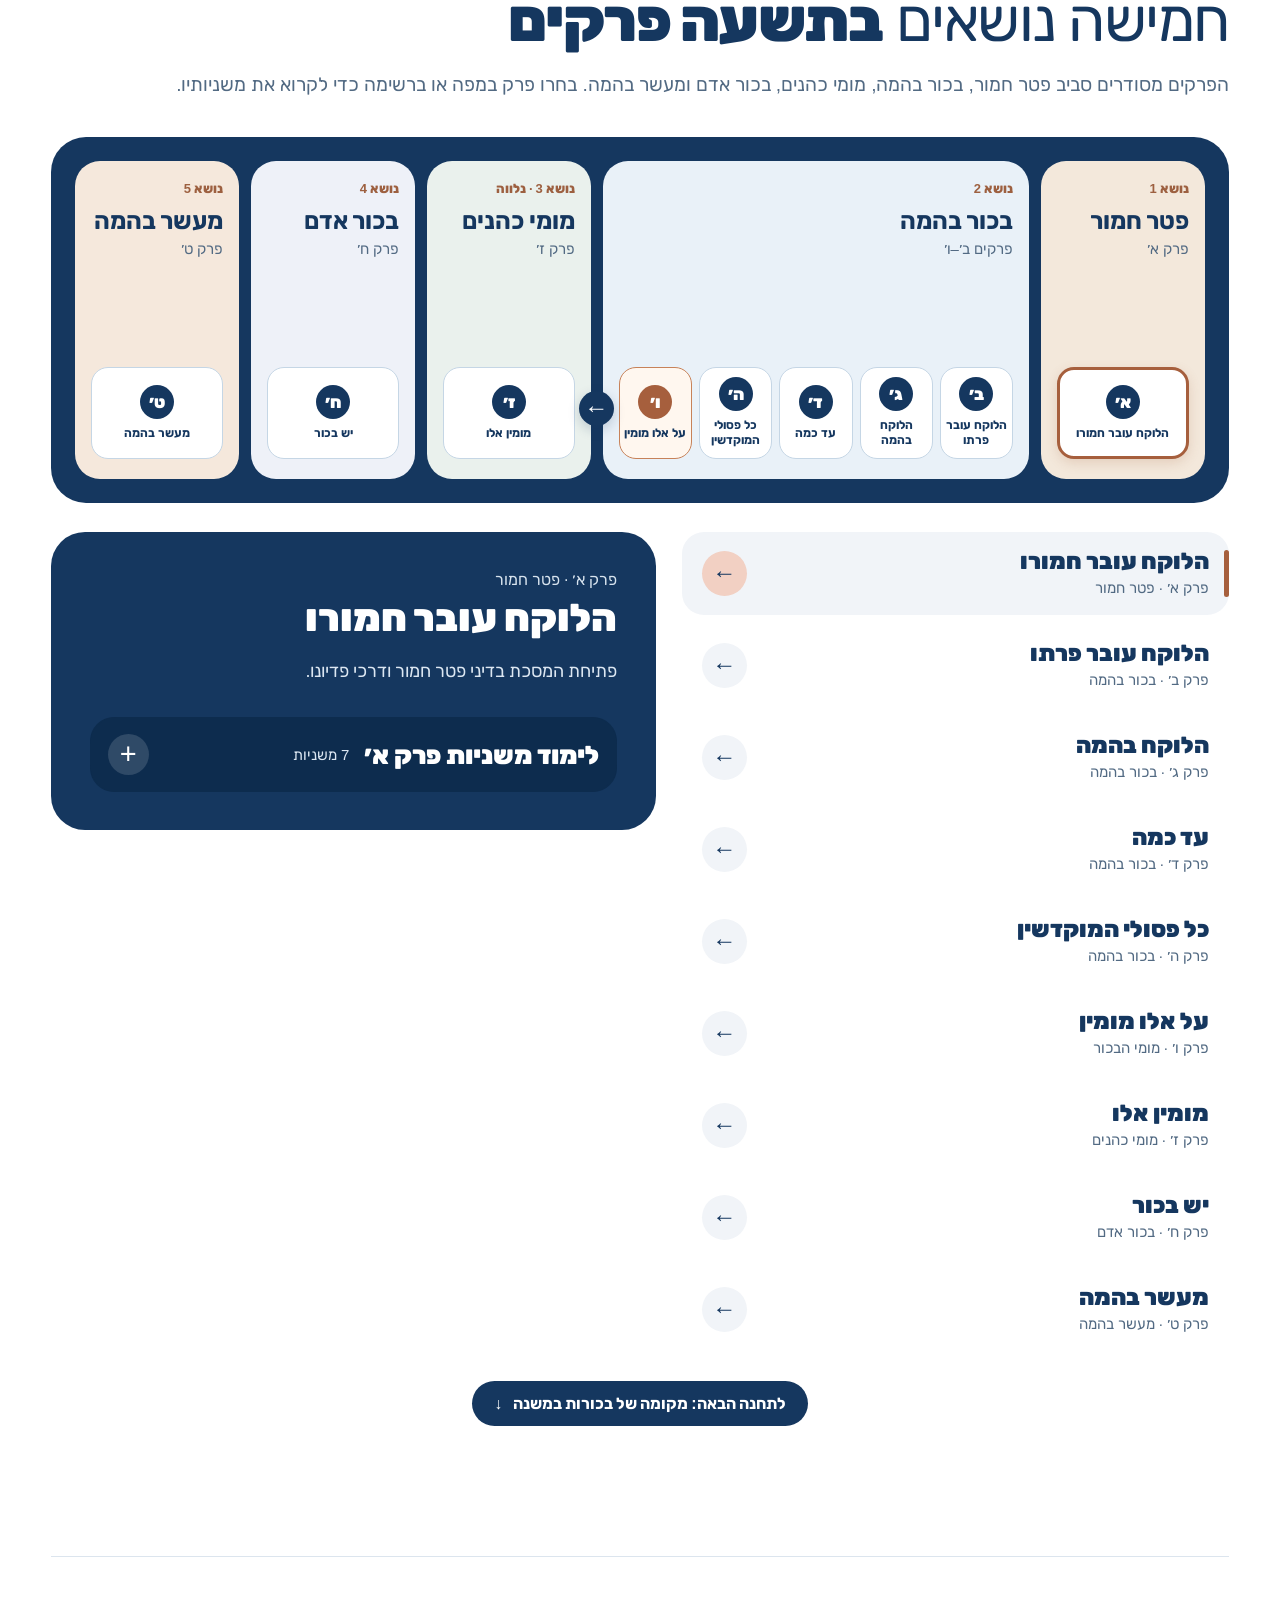
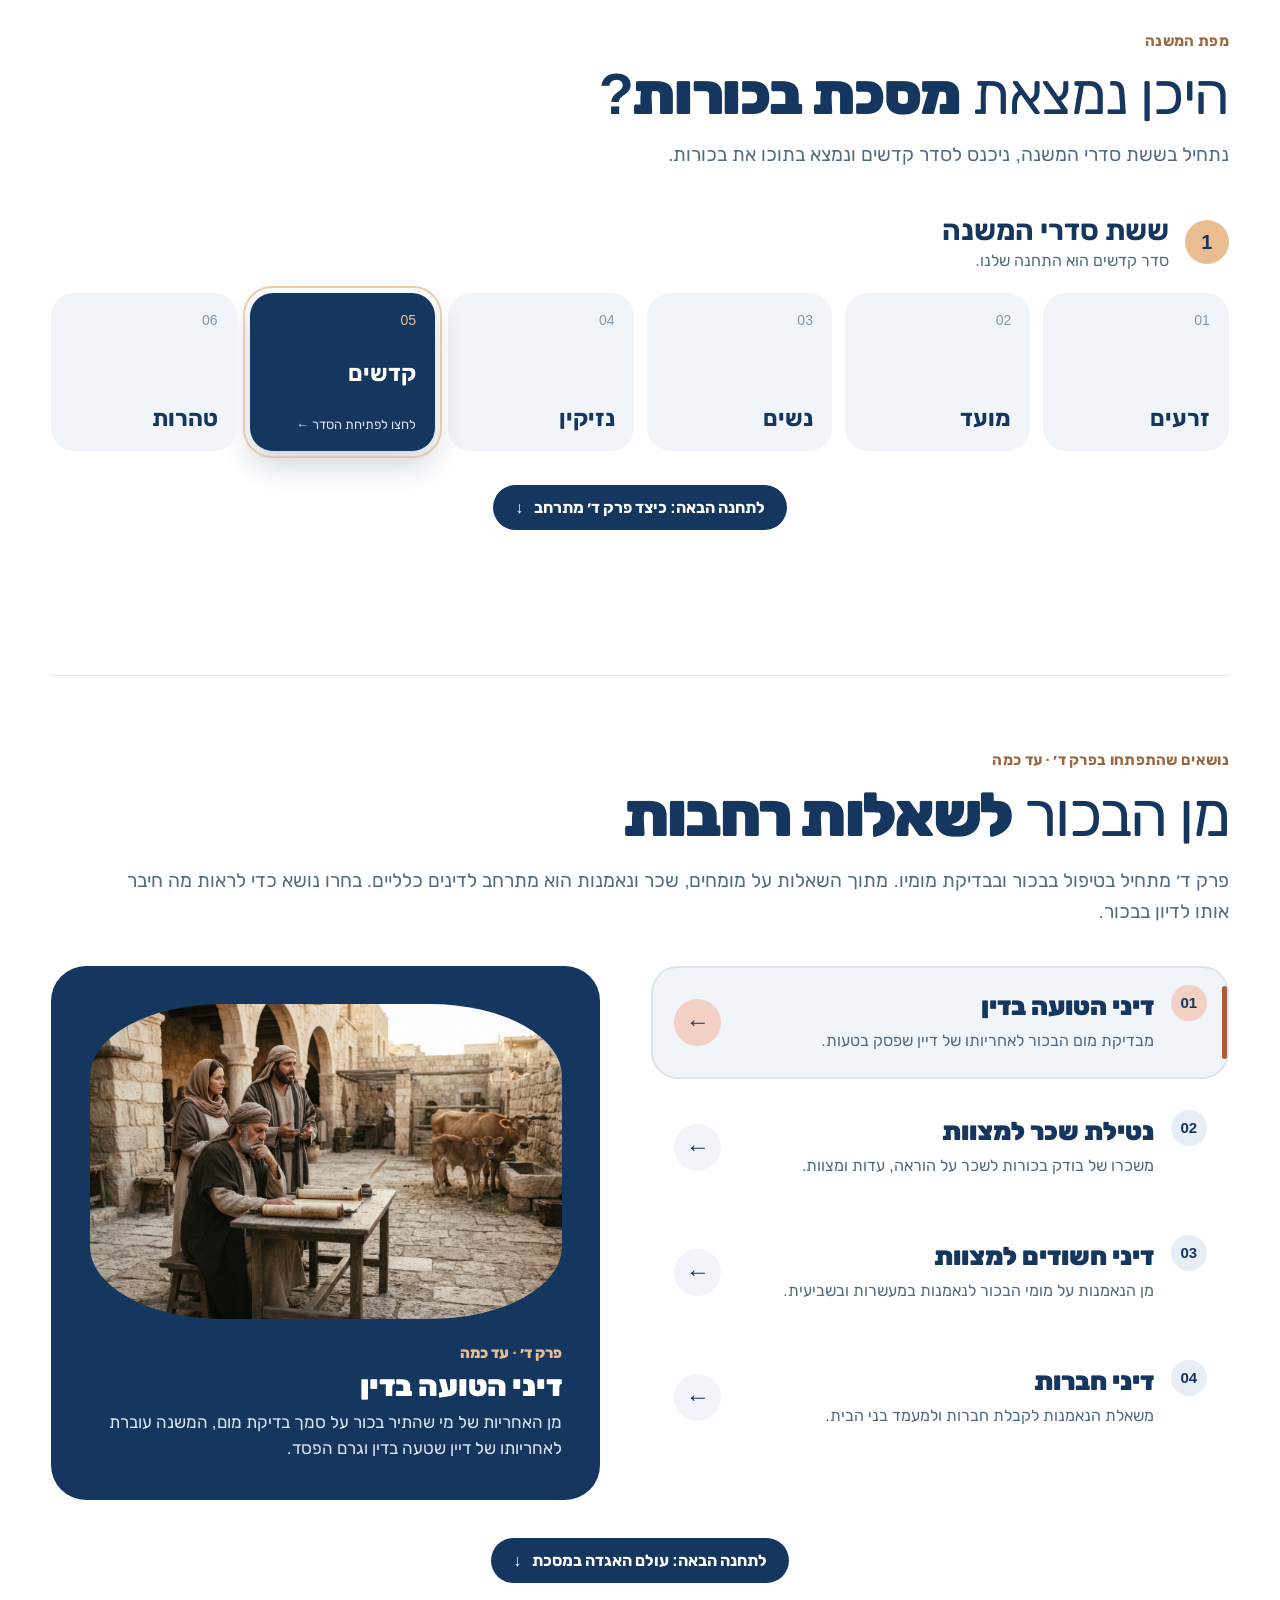
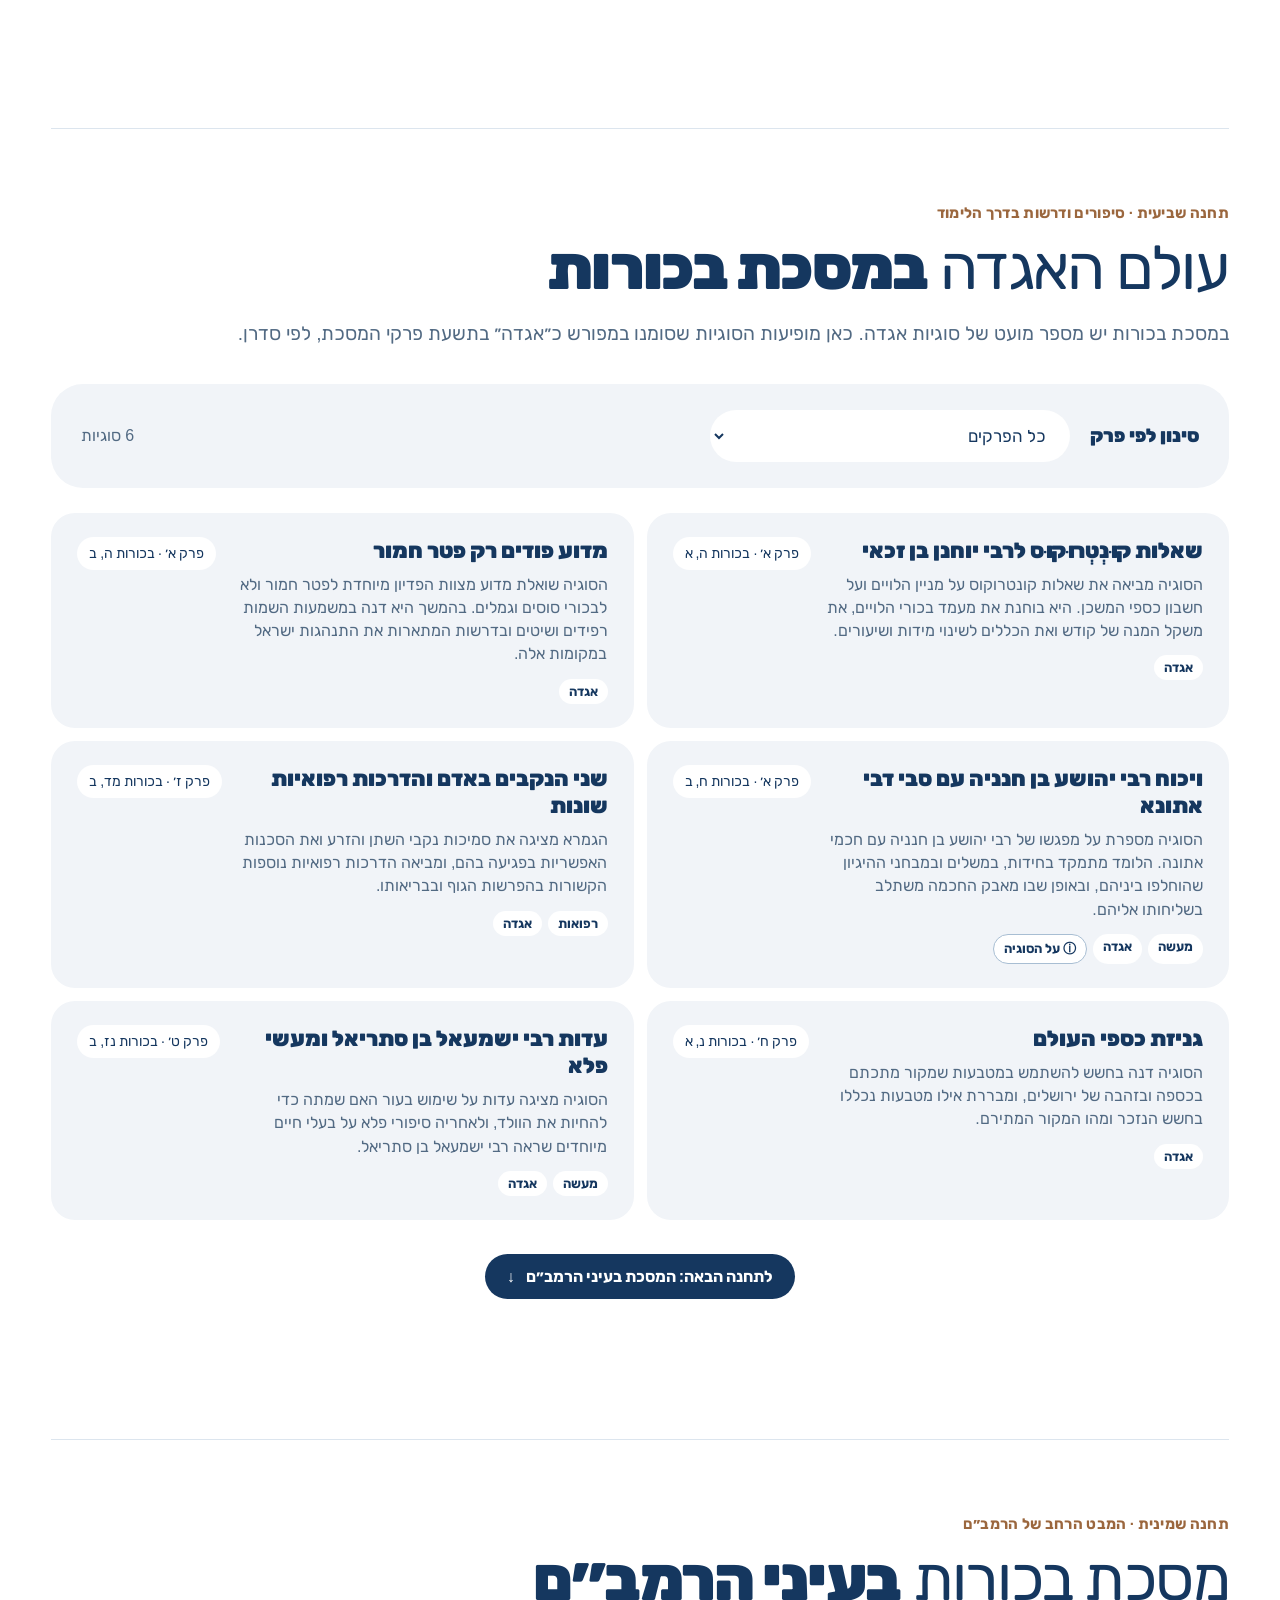
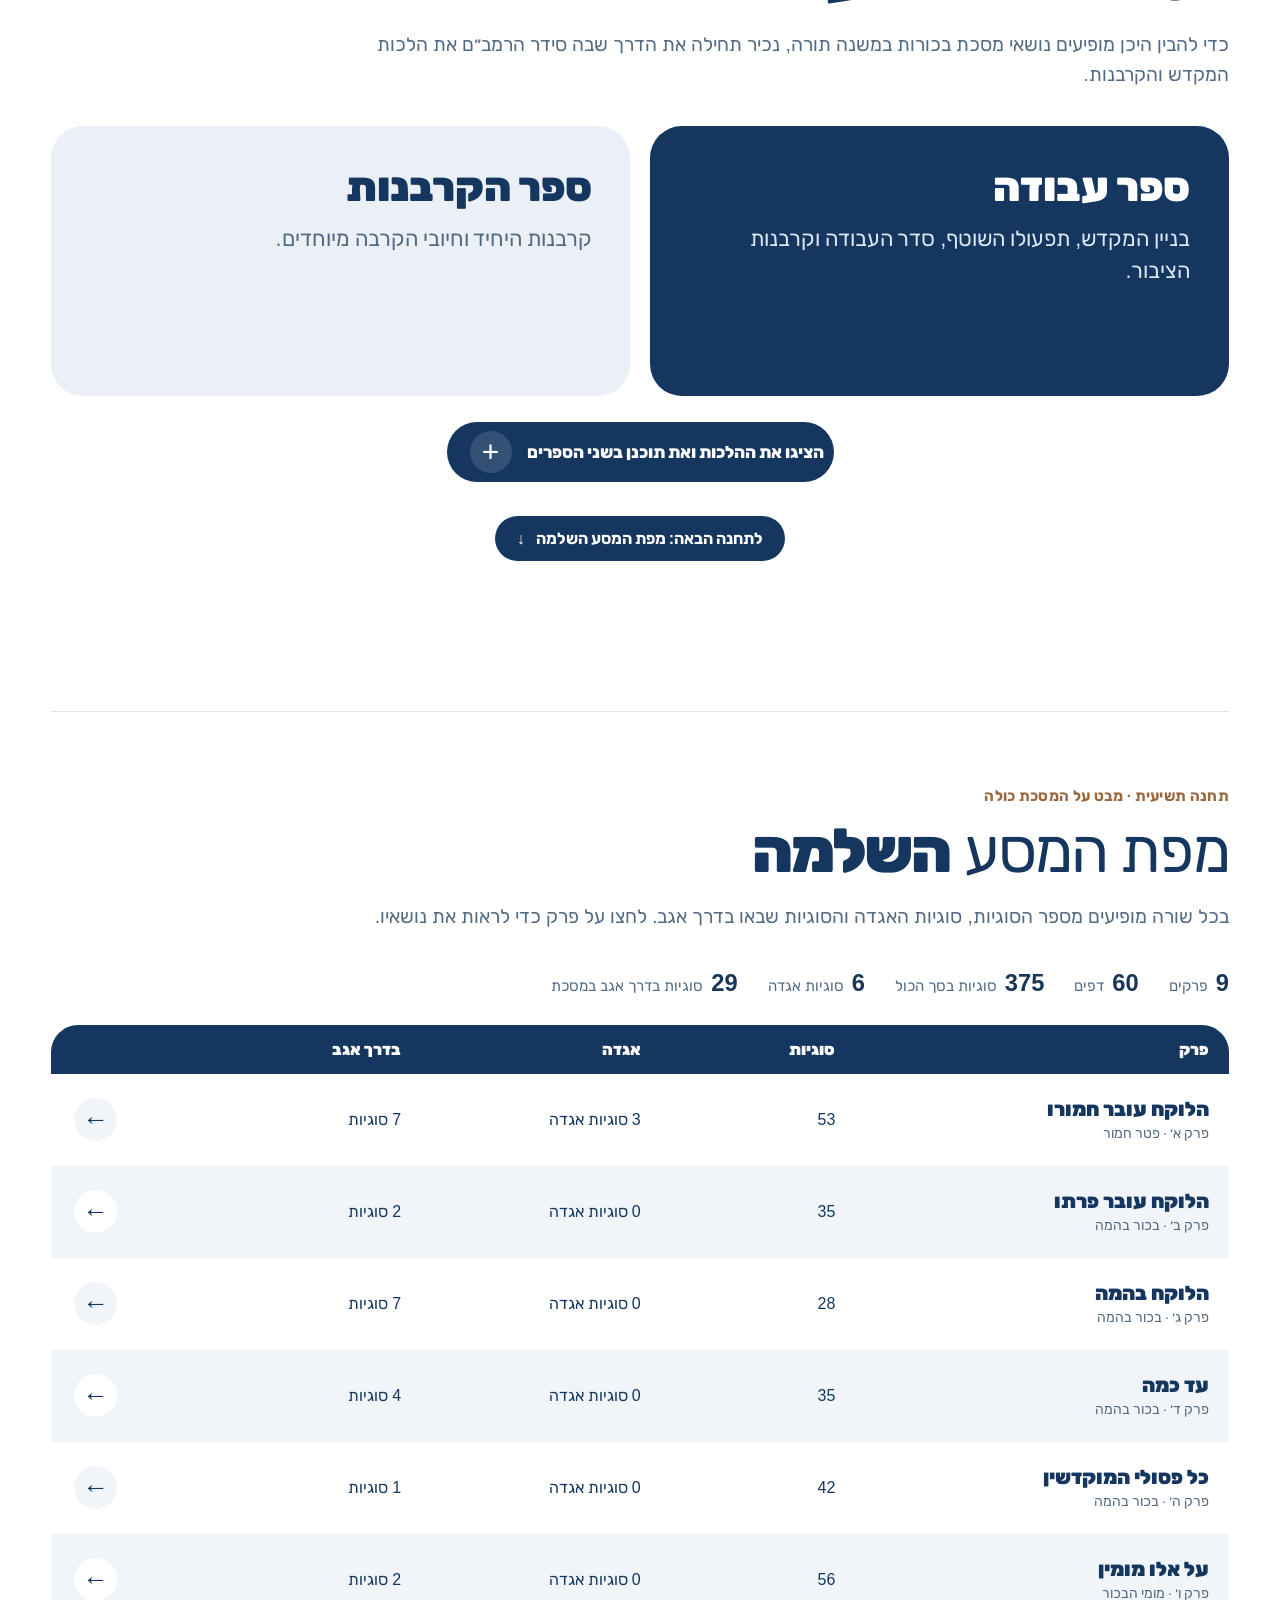
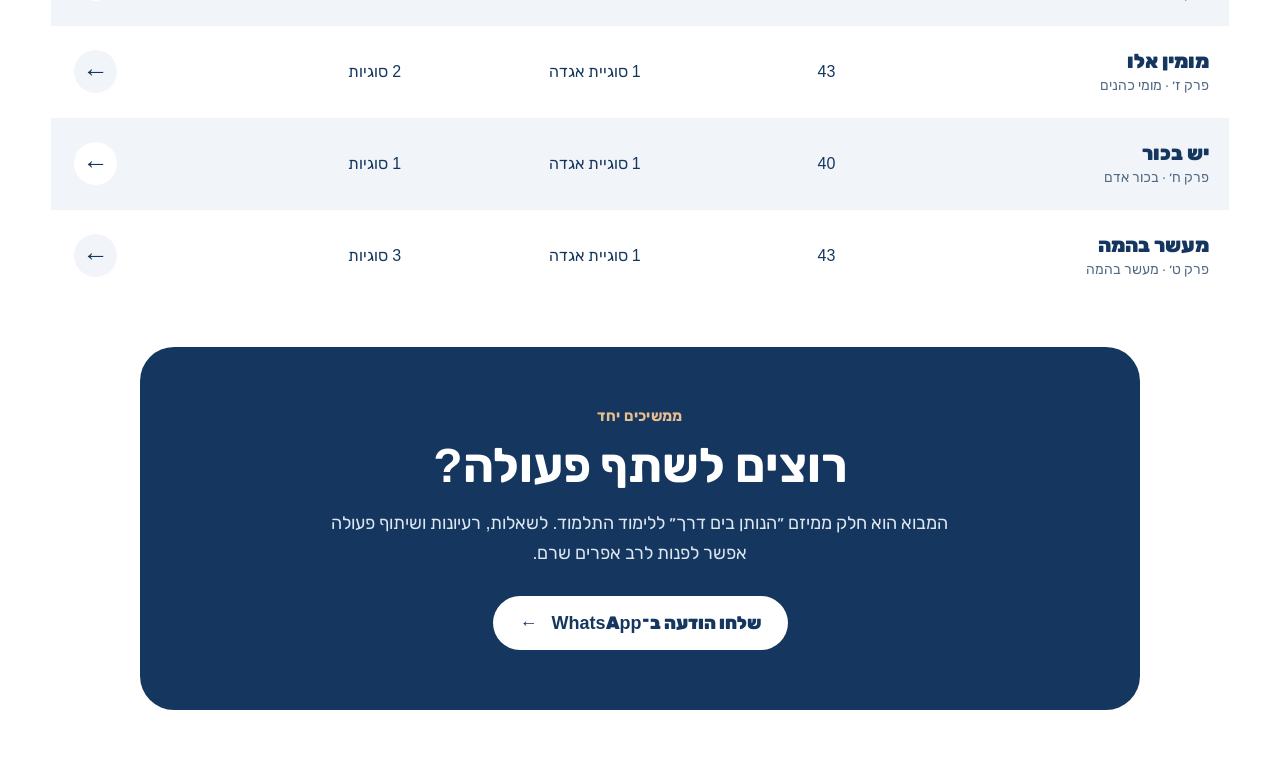
==== commit bc79e44c: "Polish Bekhorot journey navigation and labels Use Hebrew chapter letters in the aggadah station, add" ====
--- a/index.html
+++ b/index.html
@@ -263,6 +263,7 @@
           <p id="aggadah-visible-count" aria-live="polite"></p>
         </div>
         <div class="intro-aggadah-list" id="aggadah-list"></div>
+        <a class="next-station" href="#temple-map">לתחנה הבאה: המסכת בעיני הרמב״ם <span aria-hidden="true">↓</span></a>
       </section>
 
       <section class="temple-map" id="temple-map" data-screen aria-labelledby="temple-map-title">
@@ -273,7 +274,6 @@
         </header>
         <div class="temple-books" aria-label="שני הספרים המרכזיים להלכות המקדש והקרבנות במשנה תורה">
           <article class="temple-book temple-book--work" aria-labelledby="temple-work-title">
-            <div class="temple-book-topline"><span>ספר ראשון</span><span>משנה תורה</span></div>
             <h3 id="temple-work-title">ספר עבודה</h3>
             <p class="temple-book-lead">בניין המקדש, תפעולו השוטף, סדר העבודה וקרבנות הציבור.</p>
             <div class="temple-laws" id="temple-work-laws" hidden>
@@ -292,7 +292,6 @@
             </div>
           </article>
           <article class="temple-book temple-book--offerings" aria-labelledby="temple-offerings-title">
-            <div class="temple-book-topline"><span>ספר שני</span><span>משנה תורה</span></div>
             <h3 id="temple-offerings-title">ספר הקרבנות</h3>
             <p class="temple-book-lead">קרבנות היחיד וחיובי הקרבה מיוחדים.</p>
             <div class="temple-laws" id="temple-offerings-laws" hidden>
@@ -357,6 +356,7 @@
           </div>
           <p class="temple-map-explanation" id="temple-map-explanation" aria-live="polite">בחרו פרק כדי להאיר את הקשר בינו לבין ההלכות ברמב״ם.</p>
         </div>
+        <a class="next-station" href="#summary">לתחנה הבאה: מפת המסע השלמה <span aria-hidden="true">↓</span></a>
       </section>
 
       <section class="journey-summary" id="summary" data-screen aria-labelledby="summary-title">
--- a/temple-map.css
+++ b/temple-map.css
@@ -7,10 +7,7 @@
 .temple-book{min-width:0;min-height:270px;padding:clamp(25px,3vw,43px);border-radius:32px;transition:box-shadow .3s ease,transform .3s ease}
 .temple-book--work{background:var(--navy);color:#fff}
 .temple-book--offerings{background:#eaf0f6;color:var(--navy)}
-.temple-book-topline{display:flex;justify-content:space-between;gap:15px;font-size:14px;font-weight:700}
-.temple-book--work .temple-book-topline{color:#e9bd91}
-.temple-book--offerings .temple-book-topline{color:#9b673e}
-.temple-book h3{margin-top:30px;font-size:clamp(30px,3.2vw,48px);line-height:1.15;font-weight:900}
+.temple-book h3{margin-top:0;font-size:clamp(30px,3.2vw,48px);line-height:1.15;font-weight:900}
 .temple-book-lead{max-width:35ch;margin-top:12px;font-size:clamp(18px,1.7vw,24px);line-height:1.45}
 .temple-book--work .temple-book-lead{color:#dce7f2}
 .temple-book--offerings .temple-book-lead{color:var(--muted)}
@@ -72,6 +69,6 @@
 .temple-map-explanation{min-height:57px;margin:24px 0 0;padding:15px 20px;border-radius:16px;background:#edf2f7;color:var(--navy);font-size:17px;line-height:1.5}
 @keyframes temple-laws-enter{from{opacity:0;transform:translateY(12px)}to{opacity:1;transform:none}}
 @media(max-width:800px){.temple-books,.temple-extra-books{grid-template-columns:1fr}.temple-book{min-height:220px}.temple-map{padding-top:55px}.temple-comparison-grid{grid-template-columns:1fr;gap:28px}.temple-connections{display:none}.temple-map-target.is-active{border-width:3px}}
-@media(max-width:600px){.temple-map-reveal{width:100%;justify-content:space-between;text-align:right;font-size:15px}.temple-book{padding:25px;border-radius:26px}.temple-book h3{margin-top:22px}}
+@media(max-width:600px){.temple-map-reveal{width:100%;justify-content:space-between;text-align:right;font-size:15px}.temple-book{padding:25px;border-radius:26px}}
 @media(max-width:600px){.side-nav{max-width:calc(100vw - 16px);gap:0;padding:5px}.side-nav a{width:clamp(36px,11vw,48px)}}
 @media(prefers-reduced-motion:reduce){.temple-laws,.temple-bridge,.temple-comparison{animation:none}.temple-book,.temple-map-reveal,.temple-chapter,.temple-map-target,.temple-connection{transition:none}}
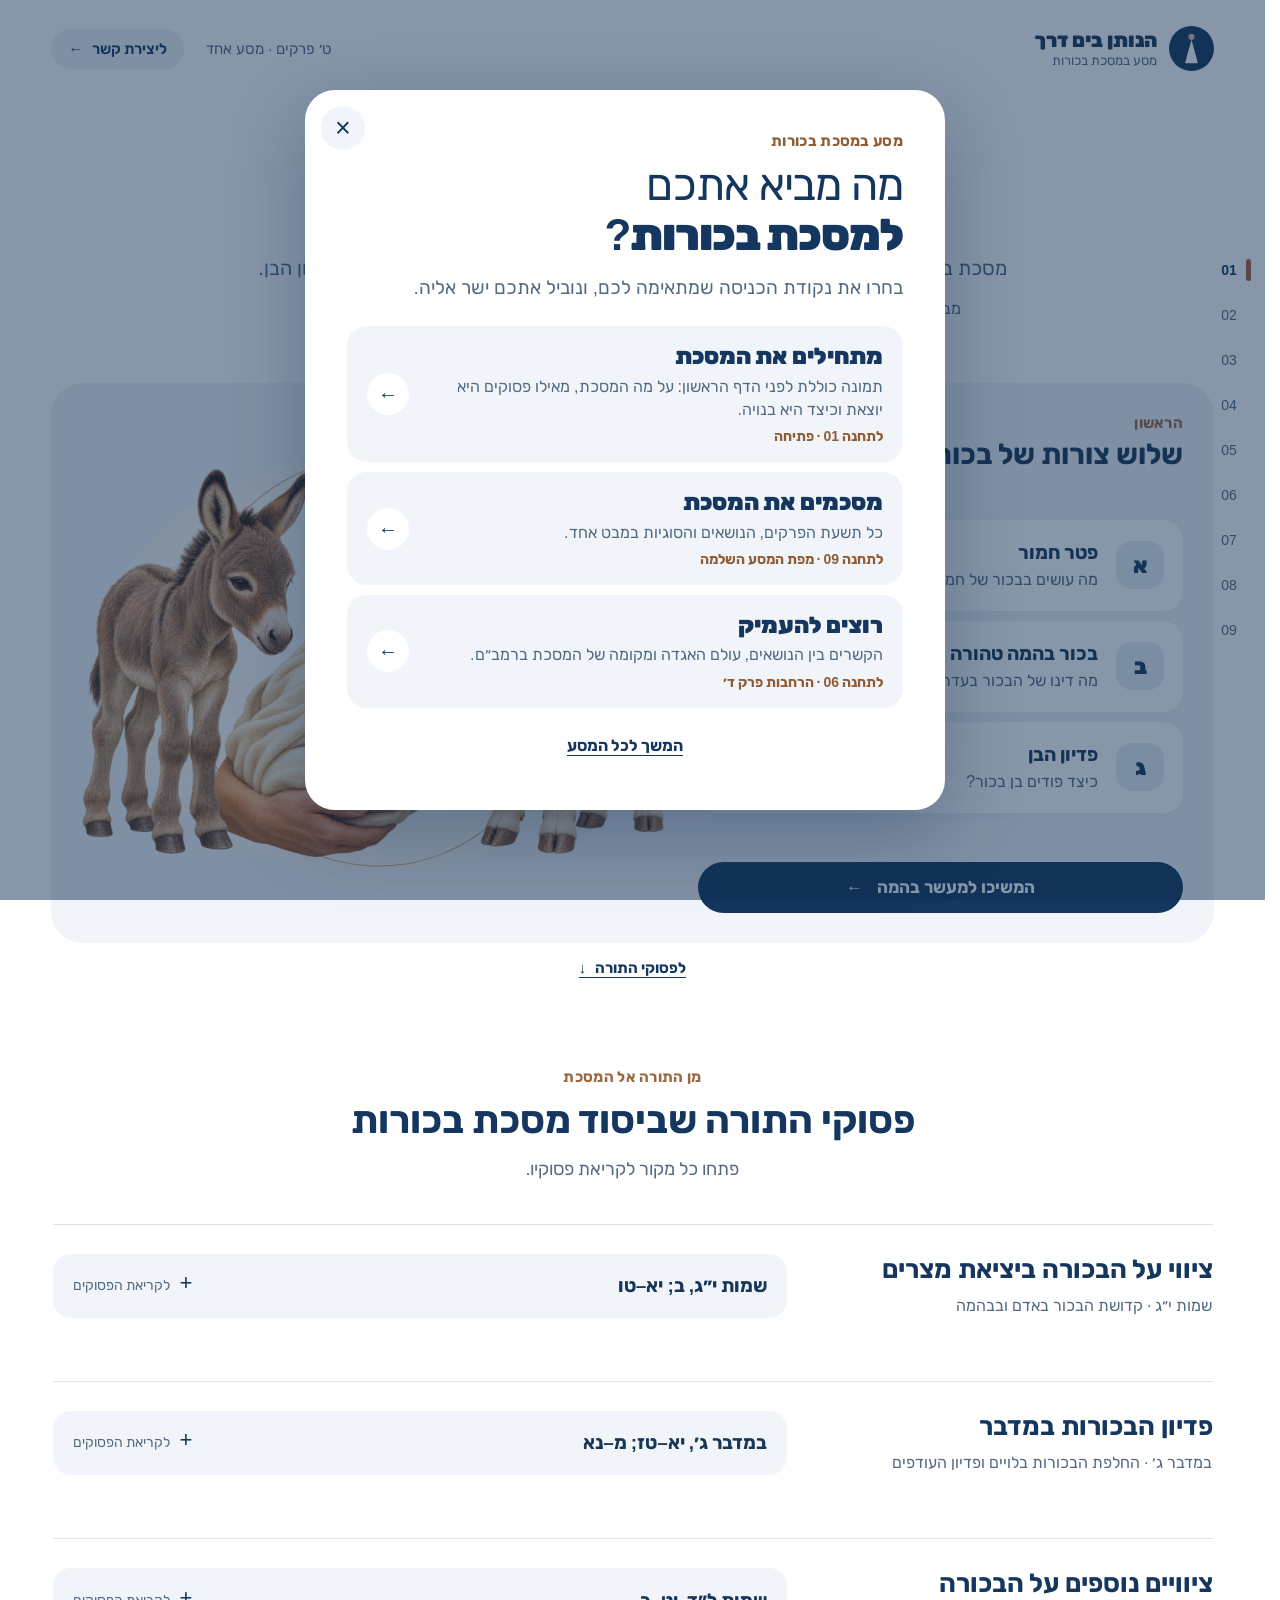
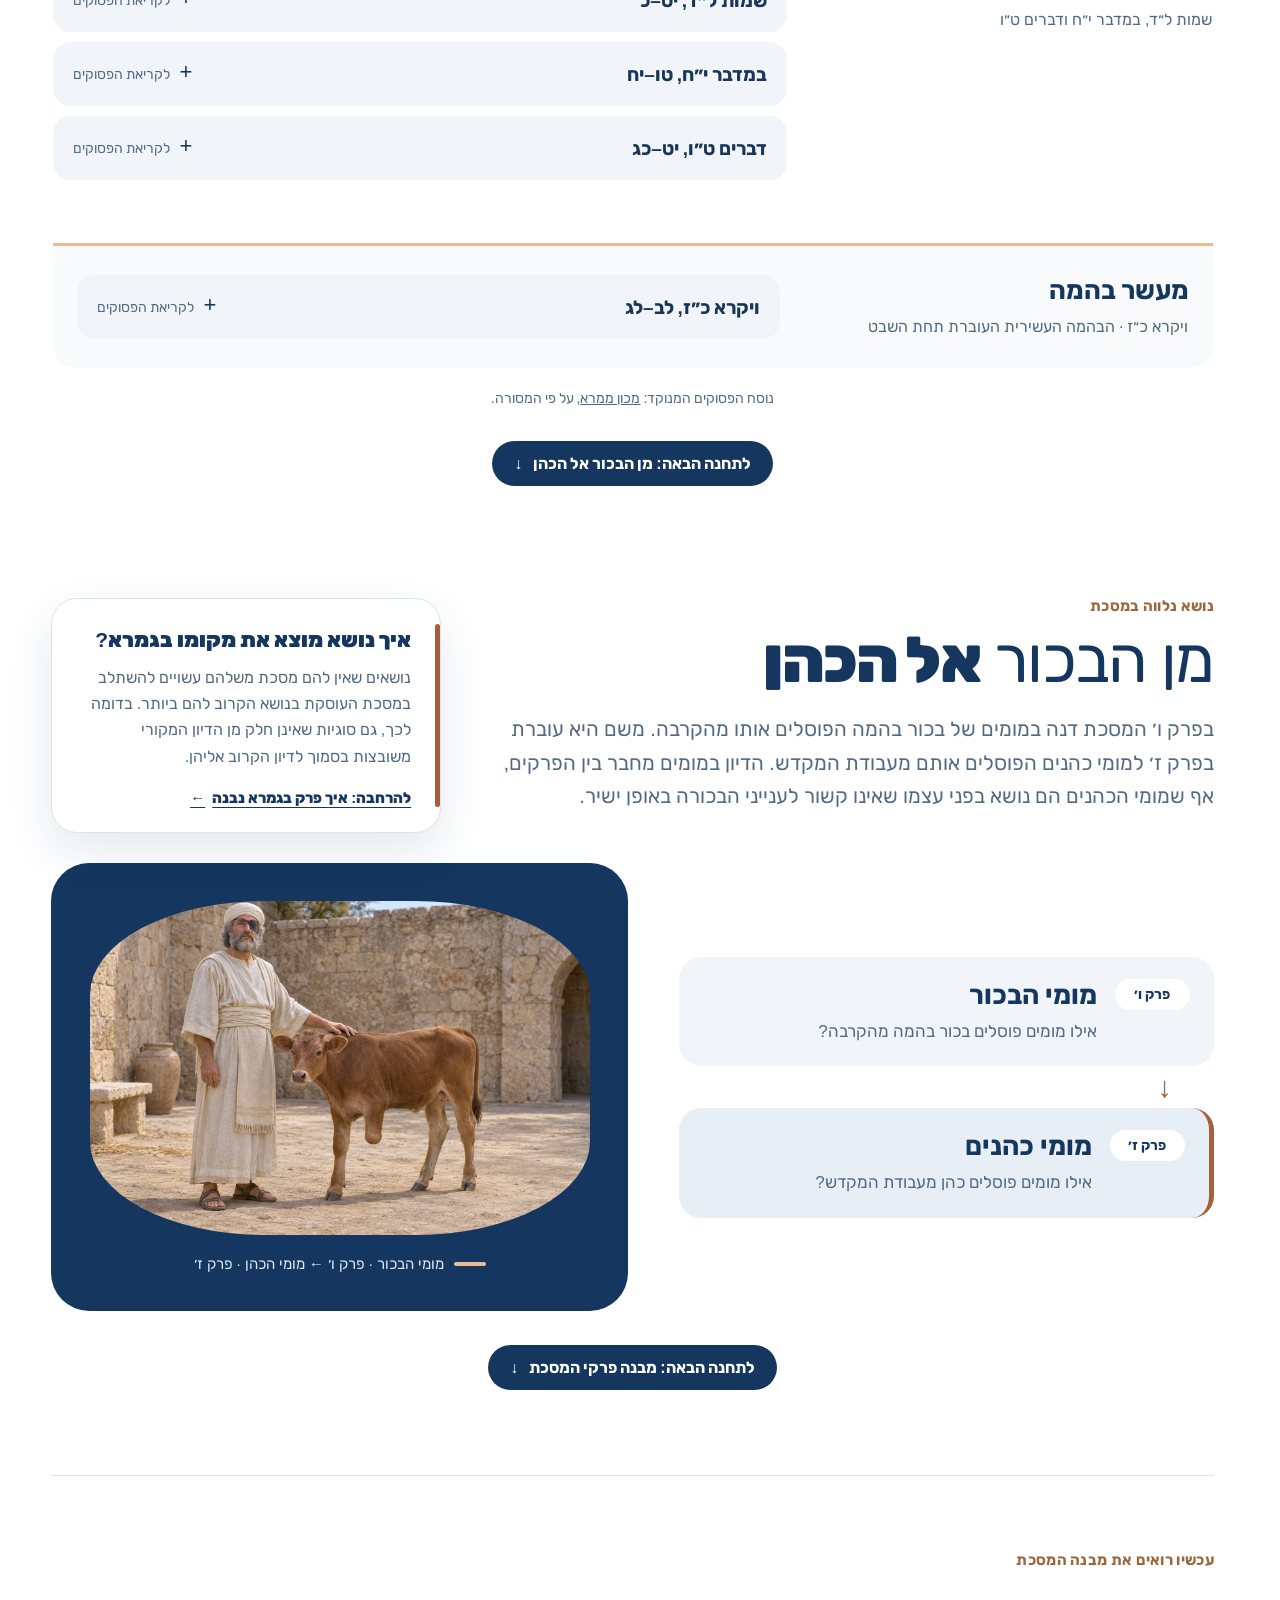
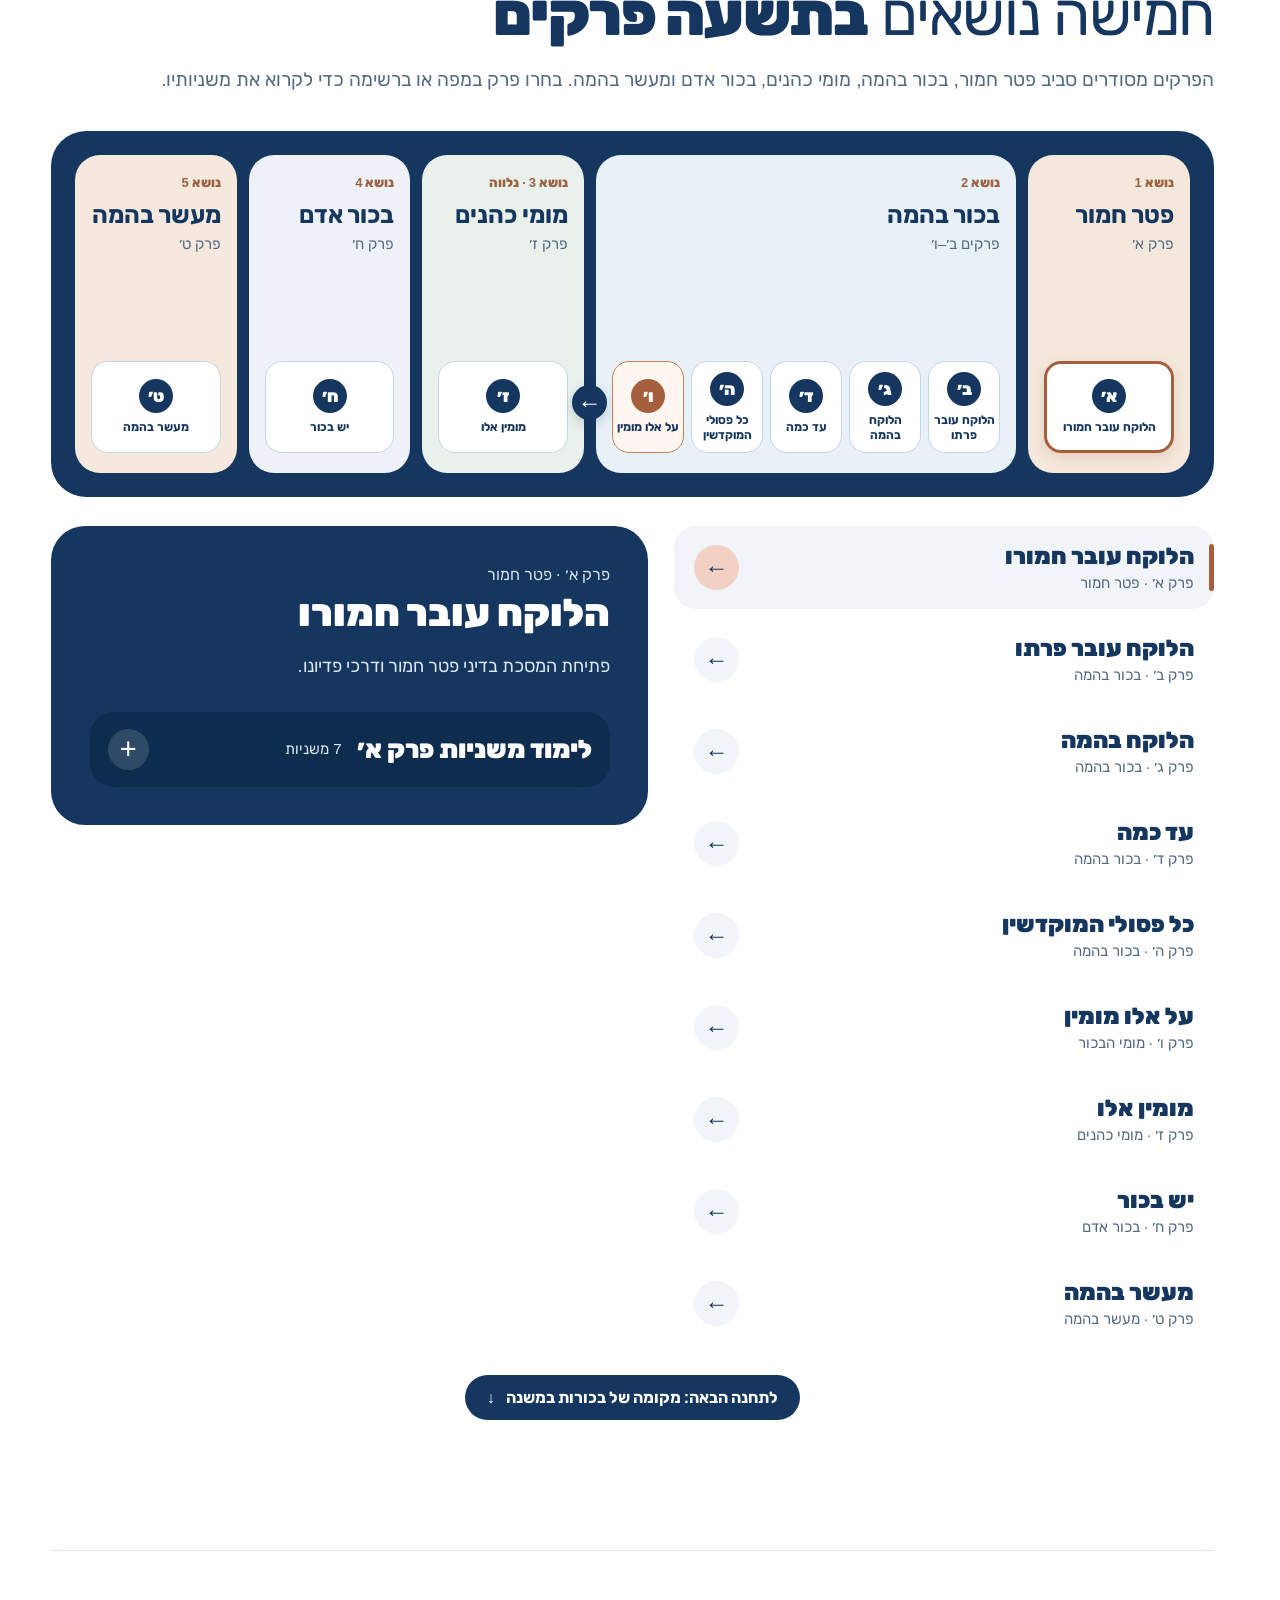
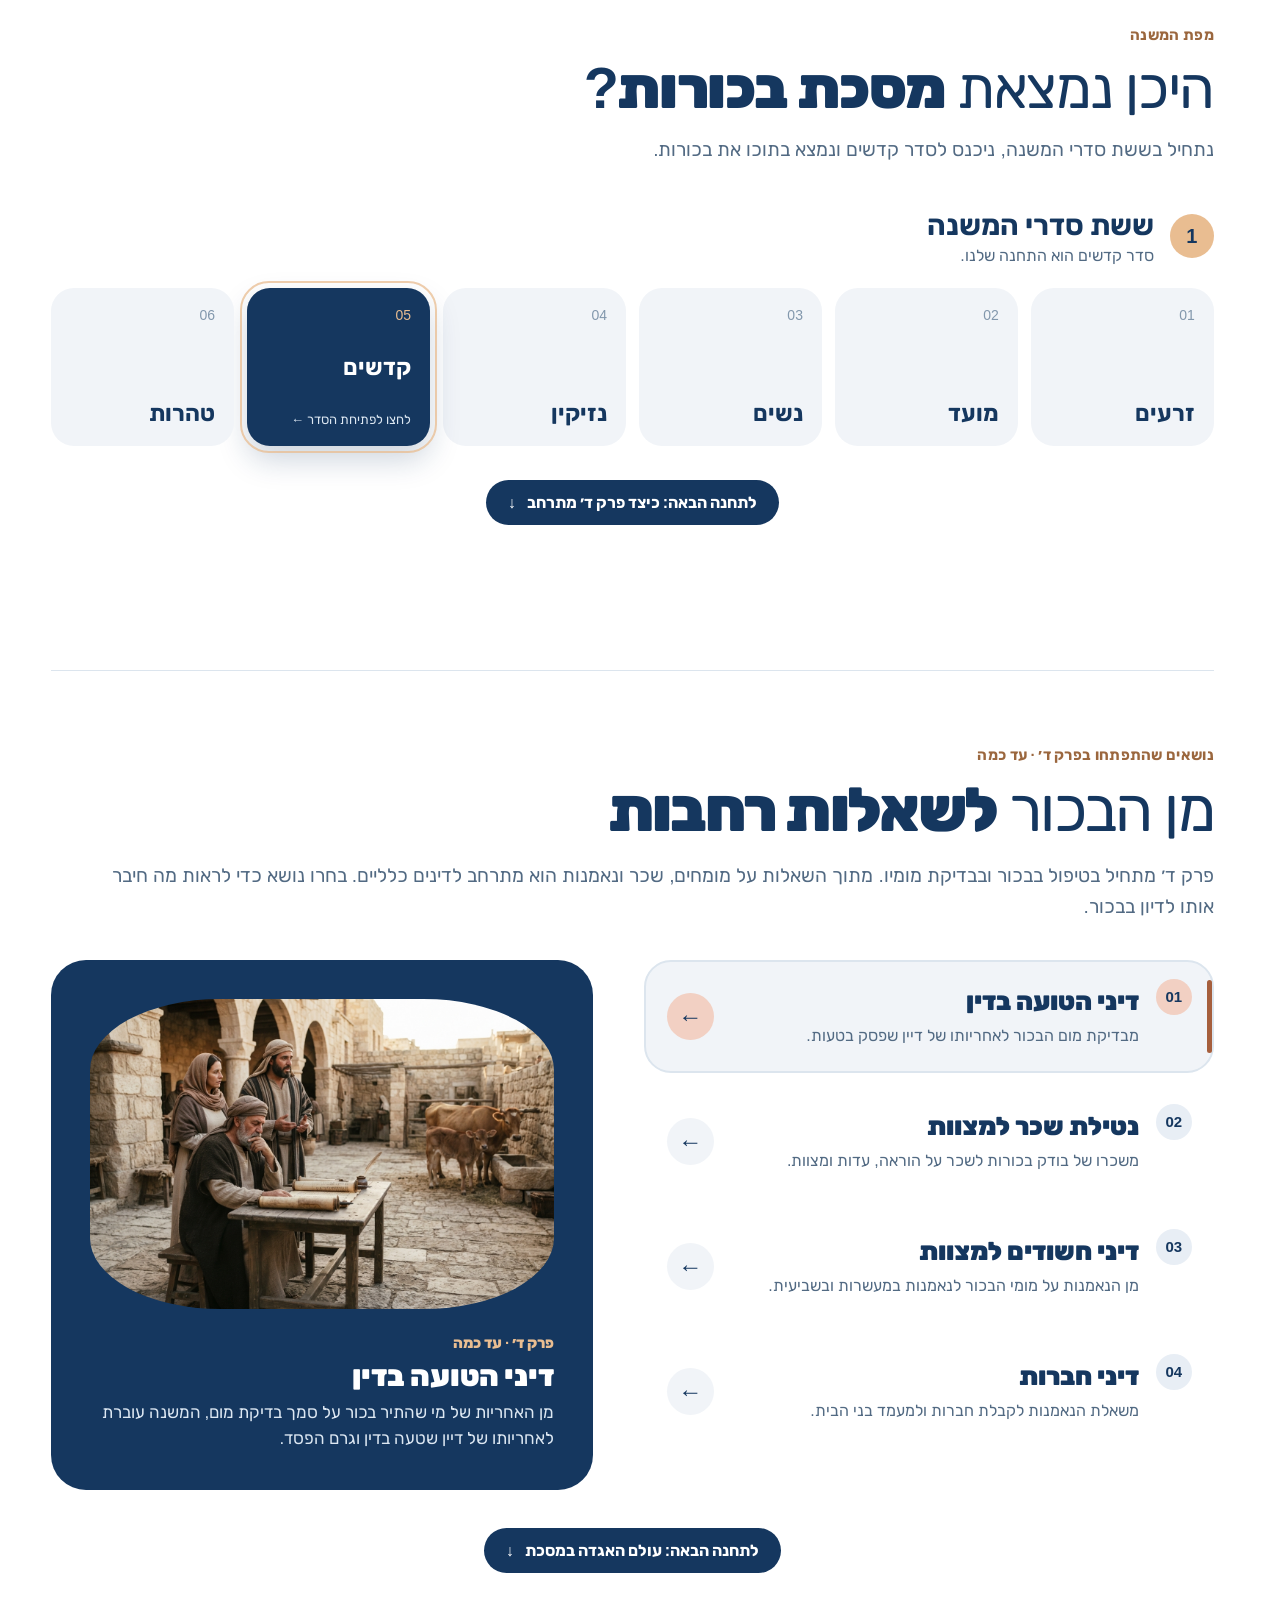
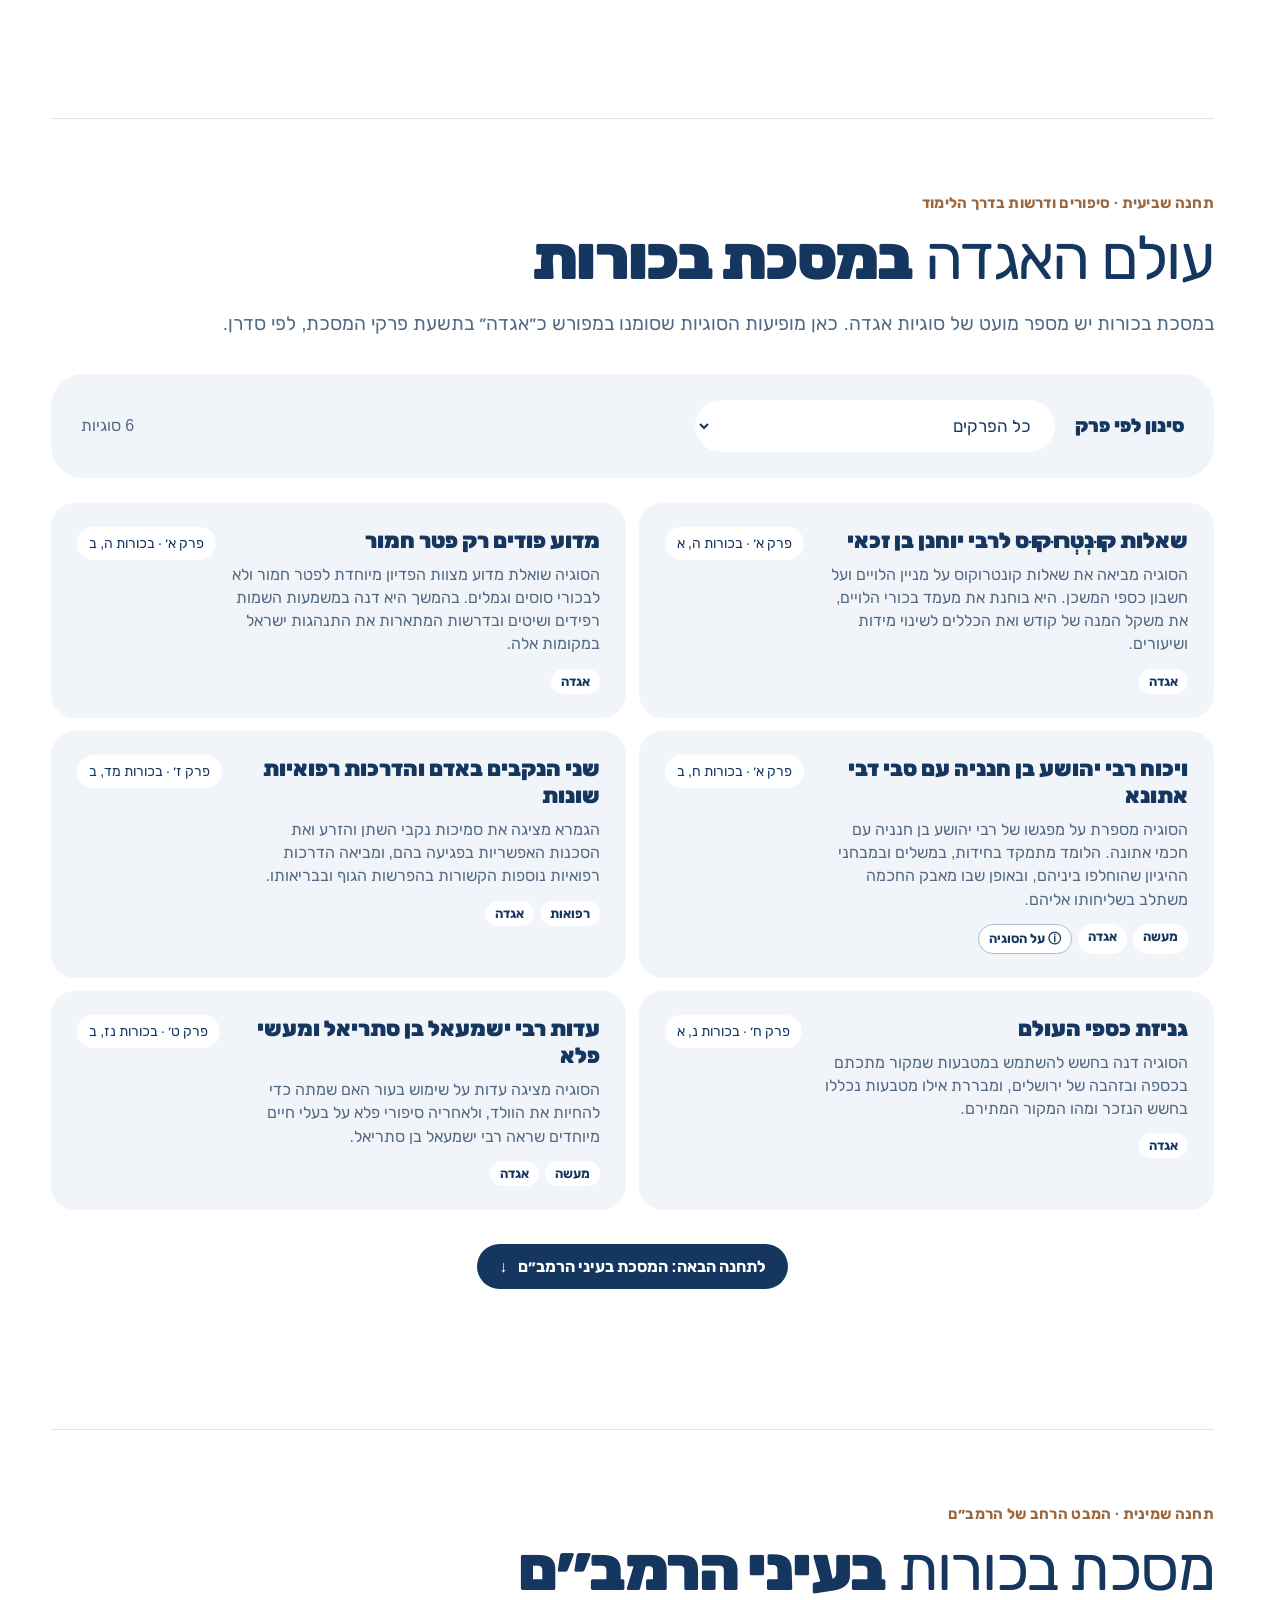
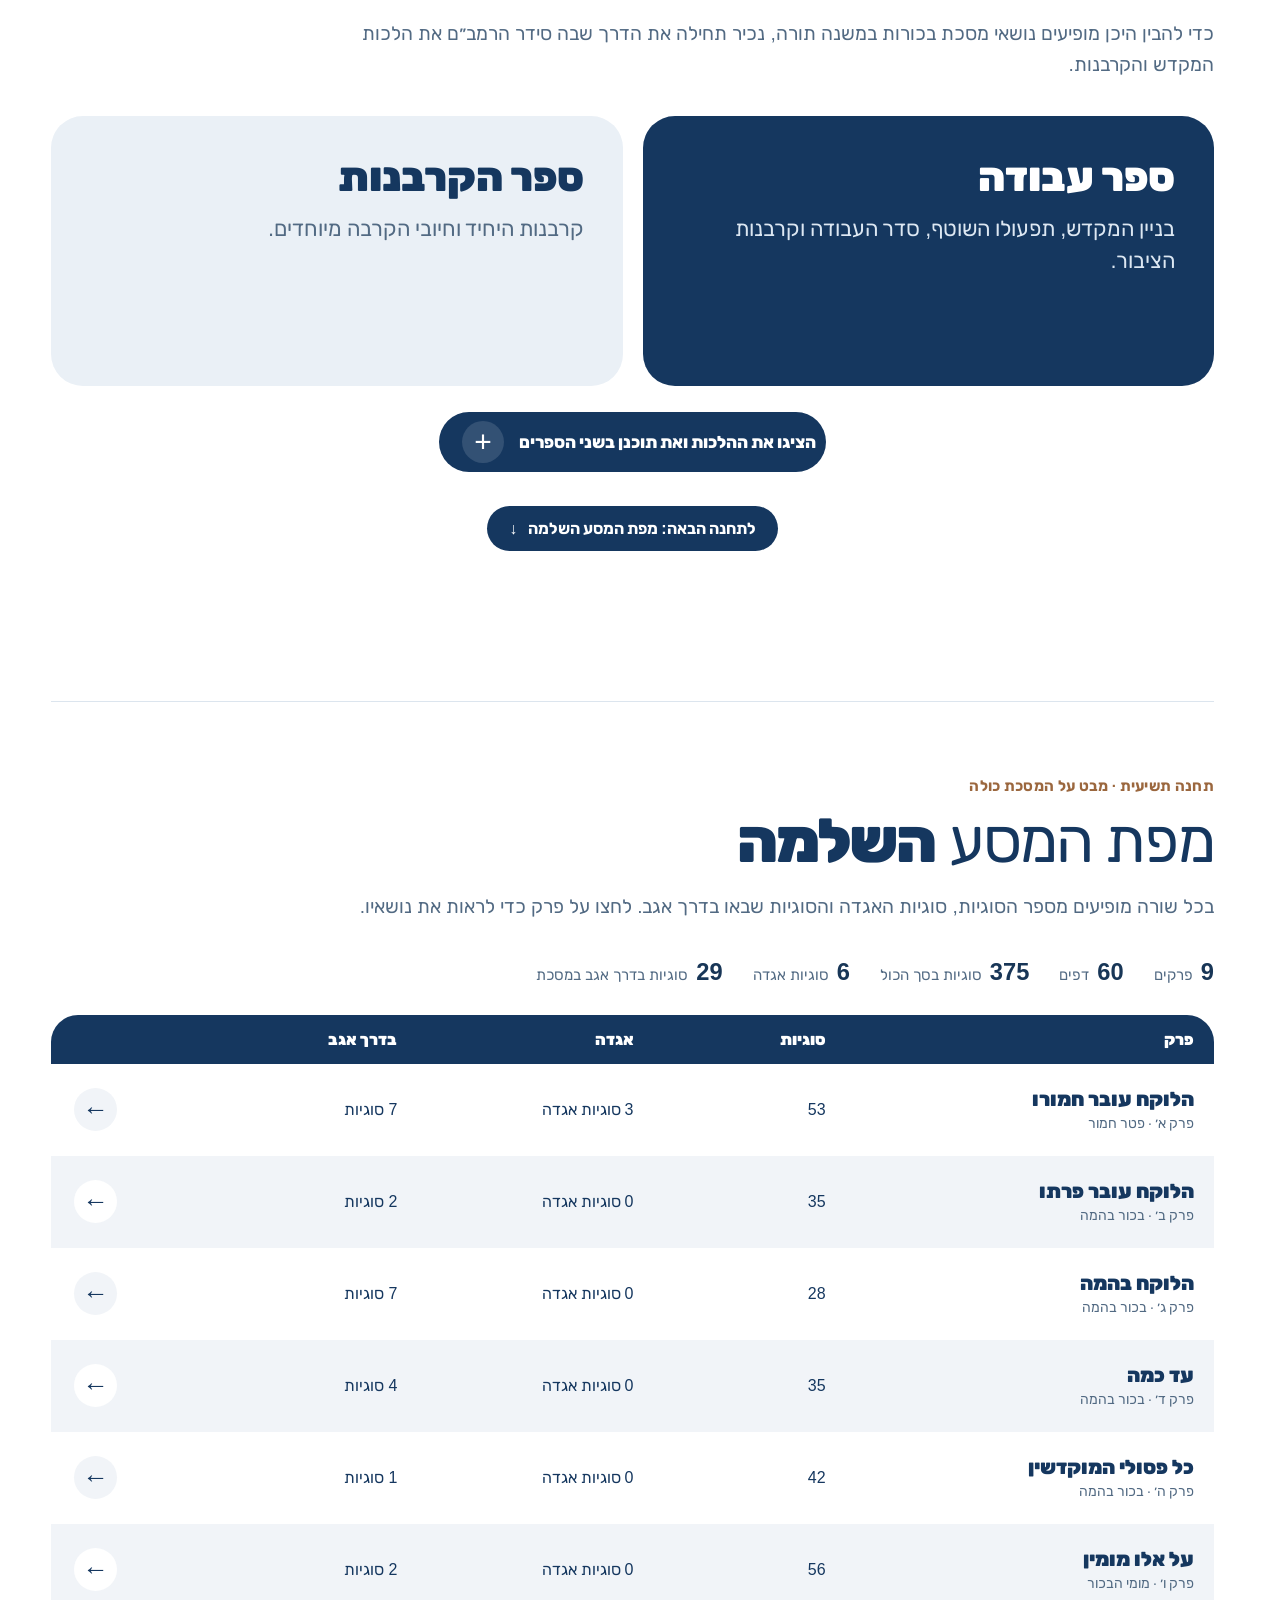
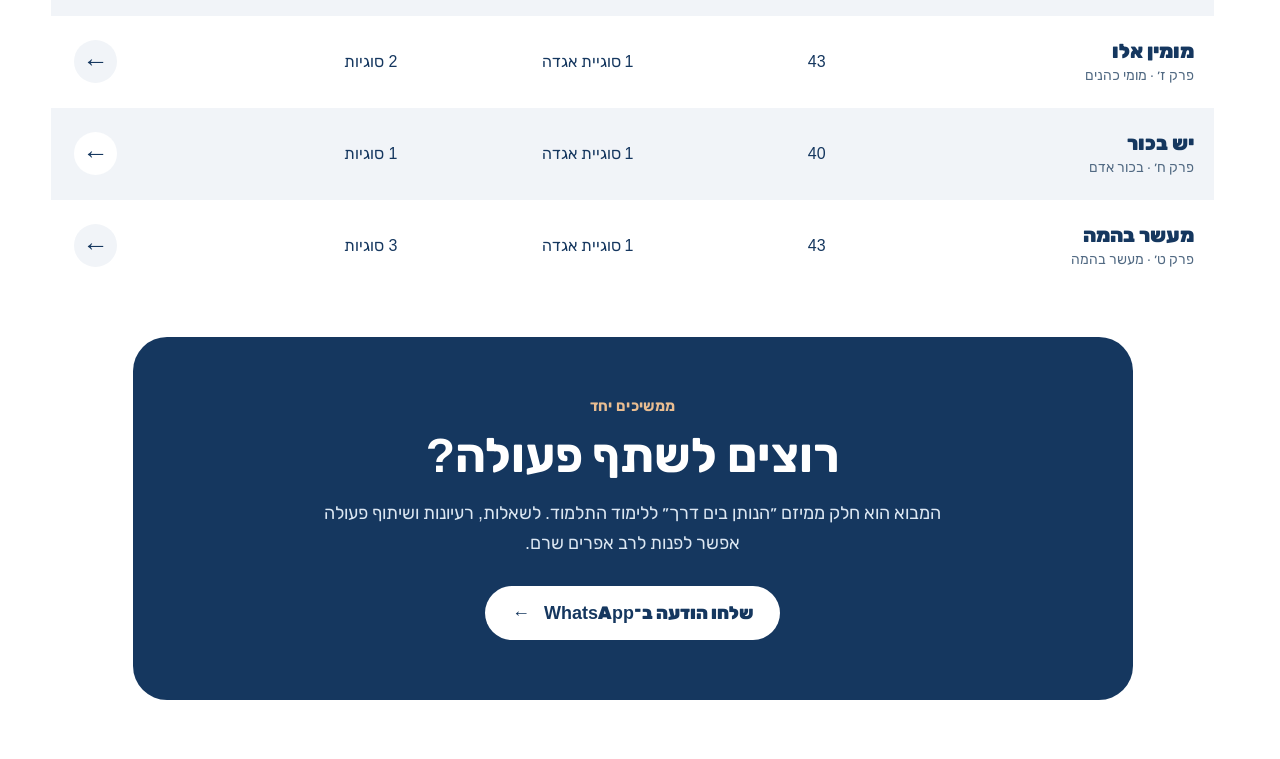
==== commit ba6c3e3a: "Add welcome dialog with learner entry points Ask visitors what brings them to the tractate and send " ====
--- a/index.html
+++ b/index.html
@@ -12,6 +12,7 @@
   <link rel="stylesheet" href="temple-map.css">
   <link rel="stylesheet" href="summary.css">
   <link rel="stylesheet" href="standalone.css">
+  <link rel="stylesheet" href="welcome.css">
 </head>
 <body>
   <a class="skip-link" href="#main">דלג לתוכן</a>
@@ -385,6 +386,20 @@
       </section>
     </main>
   </div>
+  <dialog class="welcome-dialog" id="welcome-dialog" aria-labelledby="welcome-title" aria-describedby="welcome-lead">
+    <div class="welcome-inner">
+      <button class="welcome-close" type="button" data-welcome-close aria-label="סגירת החלון">×</button>
+      <p class="eyebrow">מסע במסכת בכורות</p>
+      <h2 id="welcome-title" tabindex="-1" autofocus>מה מביא אתכם <strong>למסכת בכורות?</strong></h2>
+      <p class="welcome-lead" id="welcome-lead">בחרו את נקודת הכניסה שמתאימה לכם, ונוביל אתכם ישר אליה.</p>
+      <nav class="welcome-paths" aria-label="נקודות כניסה למסע">
+          <a class="welcome-path" href="#opening" data-welcome-target="opening"><span class="welcome-path-copy"><strong>מתחילים את המסכת</strong><span>תמונה כוללת לפני הדף הראשון: על מה המסכת, מאילו פסוקים היא יוצאת וכיצד היא בנויה.</span><small>לתחנה 01 · פתיחה</small></span><span class="welcome-path-arrow" aria-hidden="true">←</span></a>
+          <a class="welcome-path" href="#summary" data-welcome-target="summary"><span class="welcome-path-copy"><strong>מסכמים את המסכת</strong><span>כל תשעת הפרקים, הנושאים והסוגיות במבט אחד.</span><small>לתחנה 09 · מפת המסע השלמה</small></span><span class="welcome-path-arrow" aria-hidden="true">←</span></a>
+          <a class="welcome-path" href="#chapter-expansion" data-welcome-target="chapter-expansion"><span class="welcome-path-copy"><strong>רוצים להעמיק</strong><span>הקשרים בין הנושאים, עולם האגדה ומקומה של המסכת ברמב״ם.</span><small>לתחנה 06 · הרחבות פרק ד׳</small></span><span class="welcome-path-arrow" aria-hidden="true">←</span></a>
+      </nav>
+      <button class="welcome-continue" type="button" data-welcome-close>המשך לכל המסע</button>
+    </div>
+  </dialog>
   <script src="verses-data.js"></script>
   <script src="render-verses.js"></script>
   <script src="stages.js"></script>
@@ -398,5 +413,6 @@
   <script src="temple-map.js"></script>
   <script src="summary-data.js"></script>
   <script src="summary.js"></script>
+  <script src="welcome.js"></script>
 </body>
 </html>
--- a/welcome.css
+++ b/welcome.css
@@ -0,0 +1,26 @@
+html{scrollbar-gutter:stable}
+html:has(.welcome-dialog[open]){overflow:hidden}
+.welcome-dialog{width:min(640px,calc(100% - 32px));max-width:none;max-height:calc(100dvh - 32px);padding:0;border:0;border-radius:30px;overflow:hidden;box-shadow:0 25px 75px #102e5250;color:var(--navy);font-family:inherit}
+.welcome-dialog::backdrop{background:#102e5280}
+.welcome-inner{position:relative;max-height:calc(100dvh - 32px);overflow-y:auto;padding:clamp(26px,4vw,42px);scrollbar-color:var(--navy) var(--mist)}
+.welcome-close{position:absolute;top:16px;left:16px;display:grid;place-items:center;width:44px;height:44px;border:0;border-radius:50%;background:var(--mist);color:var(--navy);font:inherit;font-size:27px;line-height:1;cursor:pointer}
+.welcome-close:hover,.welcome-close:focus-visible{background:#e4eaf2;outline:2px solid var(--navy);outline-offset:2px}
+.welcome-dialog .eyebrow{margin:0 0 10px;padding-inline-end:50px;color:#8f5c35}
+.welcome-dialog h2{margin:0;padding-inline-end:38px;font-size:clamp(31px,5vw,44px);font-weight:400;line-height:1.14;letter-spacing:-.025em}
+.welcome-dialog h2:focus{outline:0}
+.welcome-dialog h2 strong{display:block;font-weight:900}
+.welcome-lead{margin:13px 0 24px;color:var(--muted);font-size:clamp(17px,2.2vw,19px);line-height:1.5}
+.welcome-paths{display:grid;gap:10px}
+.welcome-path{display:flex;align-items:center;justify-content:space-between;gap:16px;min-height:104px;padding:17px 20px;border-radius:20px;background:var(--mist);color:var(--navy);text-decoration:none;transition:background-color .16s ease}
+.welcome-path:hover{background:#e4eaf2}
+.welcome-path:focus-visible{background:#e4eaf2;outline:3px solid var(--navy);outline-offset:2px}
+.welcome-path-copy{display:grid;gap:4px;min-width:0}
+.welcome-path-copy strong{font-size:clamp(20px,2.6vw,23px);font-weight:900;line-height:1.2}
+.welcome-path-copy span{color:var(--muted);font-size:16px;line-height:1.45}
+.welcome-path-copy small{margin-top:3px;color:#8f5c35;font-size:14px;font-weight:700}
+.welcome-path-arrow{display:grid;flex:none;place-items:center;width:42px;height:42px;border-radius:50%;background:#fff;font-size:20px;transition:background-color .16s ease,color .16s ease}
+.welcome-path:hover .welcome-path-arrow,.welcome-path:focus-visible .welcome-path-arrow{background:var(--navy);color:#fff}
+.welcome-continue{display:block;min-height:44px;margin:16px auto 0;padding:9px 18px;border:0;border-radius:999px;background:none;color:var(--navy);font:inherit;font-size:16px;font-weight:700;text-decoration:underline;text-underline-offset:4px;cursor:pointer}
+.welcome-continue:hover,.welcome-continue:focus-visible{background:var(--mist);outline:2px solid var(--navy);outline-offset:2px}
+@media(max-width:520px){.welcome-dialog{width:calc(100% - 20px);max-height:calc(100dvh - 20px);border-radius:24px}.welcome-inner{max-height:calc(100dvh - 20px);padding:24px 18px 18px}.welcome-close{top:12px;left:12px}.welcome-lead{margin-bottom:18px}.welcome-path{gap:10px;min-height:0;padding:14px 15px}.welcome-path-copy span{font-size:15px}.welcome-path-arrow{width:36px;height:36px}}
+@media(prefers-reduced-motion:reduce){.welcome-path,.welcome-path-arrow{transition:none}}
